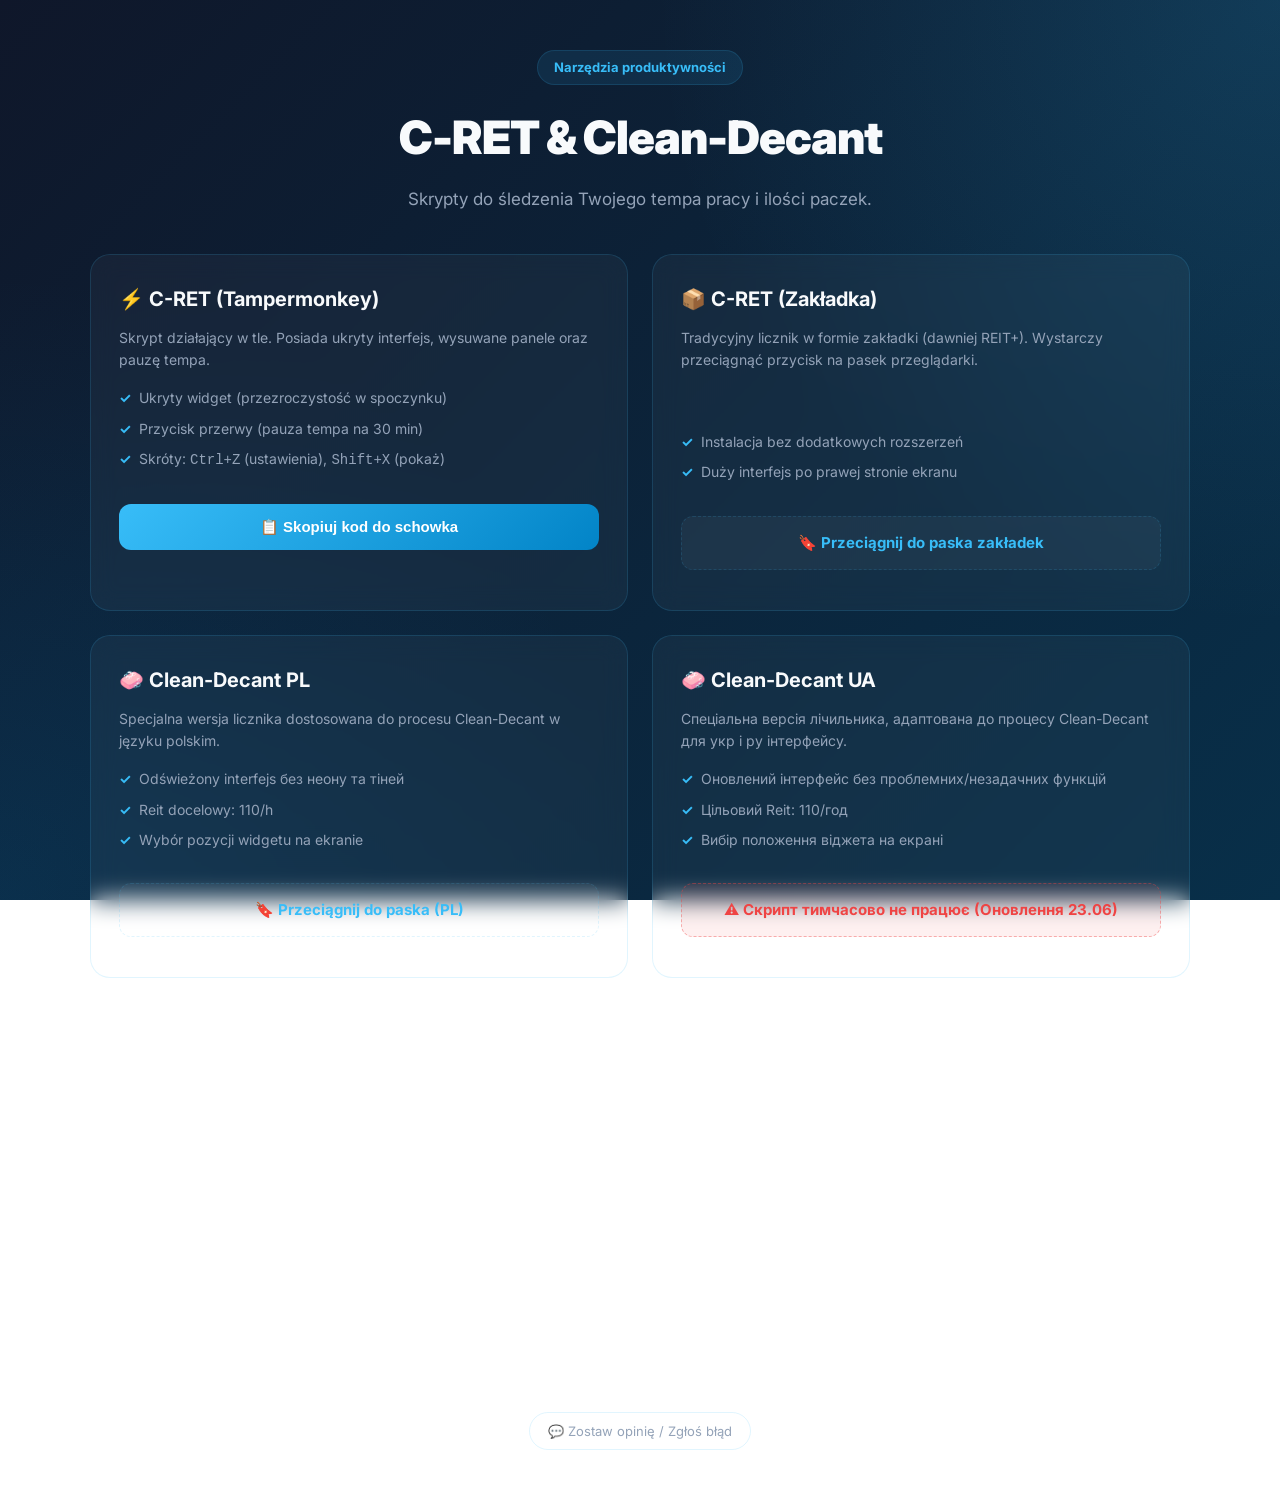
==== index.html @ 8bed885e "Update index.html" ====
<!DOCTYPE html>
<html lang="pl">
<head>
  <meta charset="UTF-8">
  <meta name="viewport" content="width=device-width, initial-scale=1.0">
  <title>C-RET & Narzędzia | Skrypty</title>
  <style>
    @import url('https://fonts.googleapis.com/css2?family=Inter:wght@400;500;600;700;900&display=swap');

    :root {
      --bg-dark: #0f172a;
      --bg-light: #082f49;
      --surface: rgba(255, 255, 255, 0.04);
      --surface-hover: rgba(255, 255, 255, 0.08);
      --border: rgba(56, 189, 248, 0.15);
      --text: #f8fafc;
      --text-muted: #94a3b8;
      --accent: #38bdf8;
      --accent-dark: #0284c7;
    }

    * { margin: 0; padding: 0; box-sizing: border-box; }

    body {
      background: 
        radial-gradient(circle at top right, rgba(56, 189, 248, 0.15), transparent 40%),
        radial-gradient(circle at bottom left, rgba(2, 132, 199, 0.15), transparent 40%),
        linear-gradient(135deg, var(--bg-dark), var(--bg-light));
      background-attachment: fixed;
      color: var(--text);
      font-family: 'Inter', sans-serif;
      line-height: 1.6;
      display: flex;
      flex-direction: column;
      align-items: center;
      min-height: 100vh;
      padding: 50px 20px 20px;
    }

    .container {
      max-width: 1100px;
      width: 100%;
      flex: 1;
    }

    header {
      text-align: center;
      margin-bottom: 40px;
    }

    .badge {
      display: inline-block;
      background: rgba(56, 189, 248, 0.1);
      color: var(--accent);
      padding: 6px 16px;
      border-radius: 99px;
      font-size: 13px;
      font-weight: 700;
      margin-bottom: 16px;
      border: 1px solid var(--border);
    }

    h1 {
      font-size: 46px;
      font-weight: 900;
      letter-spacing: -1px;
      margin-bottom: 12px;
    }

    header p {
      color: var(--text-muted);
      font-size: 17px;
    }

    .cards-grid {
      display: grid;
      grid-template-columns: 1fr 1fr;
      gap: 24px;
      margin-bottom: 40px;
    }

    .full-width {
      grid-column: 1 / -1;
    }

    .card {
      background: var(--surface);
      backdrop-filter: blur(12px);
      border: 1px solid var(--border);
      border-radius: 20px;
      padding: 28px;
      display: flex;
      flex-direction: column;
    }

    .card h2 {
      font-size: 20px;
      font-weight: 700;
      margin-bottom: 12px;
      color: var(--text);
      display: flex;
      align-items: center;
      gap: 8px;
    }

    .card p {
      color: var(--text-muted);
      font-size: 14px;
      margin-bottom: 16px;
      flex-grow: 1;
    }

    .features-list {
      list-style: none;
      font-size: 14px;
      color: var(--text-muted);
      margin-bottom: 24px;
    }

    .features-list li {
      position: relative;
      padding-left: 20px;
      margin-bottom: 8px;
    }

    .features-list li::before {
      content: "✓";
      position: absolute;
      left: 0;
      color: var(--accent);
      font-weight: bold;
    }

    .btn {
      display: flex;
      align-items: center;
      justify-content: center;
      gap: 8px;
      width: 100%;
      padding: 14px 20px;
      border-radius: 12px;
      font-size: 15px;
      font-weight: 700;
      text-decoration: none;
      cursor: pointer;
      transition: all 0.25s ease;
      border: none;
      margin-bottom: 12px;
    }

    .btn-primary {
      background: linear-gradient(135deg, var(--accent), var(--accent-dark));
      color: #fff;
    }

    .btn-primary:hover {
      transform: translateY(-2px);
    }

    .btn-secondary {
      background: var(--surface);
      color: var(--accent);
      border: 1px dashed var(--border);
    }

    .btn-secondary:hover {
      background: var(--surface-hover);
      border-color: var(--accent);
    }

    #status {
      font-size: 13px;
      color: var(--accent);
      text-align: center;
      min-height: 20px;
      font-weight: 500;
      margin-bottom: 0;
    }

    .changelog-wrapper {
      display: flex;
      flex-direction: column;
      gap: 16px;
    }

    .changelog-item {
      position: relative;
      padding-left: 20px;
      border-left: 2px solid var(--border);
    }

    .changelog-item::before {
      content: '';
      position: absolute;
      left: -6px;
      top: 0;
      width: 10px;
      height: 10px;
      border-radius: 50%;
      background: var(--bg-dark);
      border: 2px solid var(--accent);
    }

    .changelog-version {
      font-weight: 700;
      color: var(--accent);
      font-size: 15px;
      margin-bottom: 4px;
      line-height: 1;
    }

    .changelog-date {
      font-size: 12px;
      color: var(--text-muted);
      margin-bottom: 8px;
    }

    .changelog-notes {
      font-size: 13px;
      color: var(--text-muted);
    }

    footer {
      text-align: center;
      padding-top: 40px;
      padding-bottom: 20px;
      margin-top: auto;
    }

    .feedback-btn {
      background: transparent;
      color: var(--text-muted);
      border: 1px solid var(--border);
      padding: 8px 18px;
      border-radius: 99px;
      font-size: 13px;
      cursor: pointer;
      transition: all 0.2s;
      text-decoration: none;
      display: inline-flex;
      align-items: center;
      gap: 6px;
    }

    .feedback-btn:hover {
      background: var(--surface-hover);
      color: var(--text);
      border-color: var(--text-muted);
    }

    @media (max-width: 800px) {
      .cards-grid { grid-template-columns: 1fr; }
      h1 { font-size: 36px; }
    }
  </style>
</head>
<body>

  <div class="container">
    <header>
      <div class="badge">Narzędzia produktywności</div>
      <h1>C-RET & Clean-Decant</h1>
      <p>Skrypty do śledzenia Twojego tempa pracy i ilości paczek.</p>
    </header>

    <div class="cards-grid">
      
      <div class="card">
        <h2>⚡ C-RET (Tampermonkey)</h2>
        <p>Skrypt działający w tle. Posiada ukryty interfejs, wysuwane panele oraz pauzę tempa.</p>
        <ul class="features-list">
          <li>Ukryty widget (przezroczystość w spoczynku)</li>
          <li>Przycisk przerwy (pauza tempa na 30 min)</li>
          <li>Skróty: <code>Ctrl+Z</code> (ustawienia), <code>Shift+X</code> (pokaż)</li>
        </ul>
        <button class="btn btn-primary" onclick="copyTampermonkeyCode()">
          📋 Skopiuj kod do schowka
        </button>
        <div id="status"></div>
      </div>

      <div class="card">
        <h2>📦 C-RET (Zakładka)</h2>
        <p>Tradycyjny licznik w formie zakładki (dawniej REIT+). Wystarczy przeciągnąć przycisk na pasek przeglądarki.</p>
        <ul class="features-list">
          <li>Instalacja bez dodatkowych rozszerzeń</li>
          <li>Duży interfejs po prawej stronie ekranu</li>
        </ul>
        
        <a id="cret-bookmark-btn" class="btn btn-secondary" href="#">
          🔖 Przeciągnij do paska zakładek
        </a>
      </div>

      <div class="card">
        <h2>🧼 Clean-Decant PL</h2>
        <p>Specjalna wersja licznika dostosowana do procesu Clean-Decant w języku polskim.</p>
        <ul class="features-list">
          <li>Odświeżony interfejs без неону та тіней</li>
          <li>Reit docelowy: 110/h</li>
          <li>Wybór pozycji widgetu na ekranie</li>
        </ul>
        
        <a id="cd-pl-bookmark-btn" class="btn btn-secondary" href="#">
          🔖 Przeciągnij do paska (PL)
        </a>
      </div>

      <div class="card">
        <h2>🧼 Clean-Decant UA</h2>
        <p>Спеціальна версія лічильника, адаптована до процесу Clean-Decant для укр і ру інтерфейсу.</p>
        <ul class="features-list">
          <li>Оновлений інтерфейс без проблемних/незадачних функцій</li>
          <li>Цільовий Reit: 110/год</li>
          <li>Вибір положення віджета на екрані</li>
        </ul>
        
        <div class="btn" style="background: rgba(239, 68, 68, 0.08); color: #ef4444; border: 1px dashed rgba(239, 68, 68, 0.4); cursor: not-allowed; text-align: center;">
          ⚠️ Скрипт тимчасово не працює (Оновлення 23.06)
        </div>
      </div>

      <div class="card full-width">
        <h2>🔄 Dziennik zmian</h2>
        <p style="margin-bottom: 24px;">Historia aktualizacji skryptów.</p>
        
        <div class="changelog-wrapper">
          <div class="changelog-item">
            <div class="changelog-version">v6.4 Фікс видимості</div>
            <div class="changelog-date">Останнє оновлення</div>
            <div class="changelog-notes">
              Прибрано "неонове" світіння з віджетів. Виправлено баг з прозорістю в Clean-Decant (тепер за замовчуванням 100%).
            </div>
          </div>
          <div class="changelog-item" style="margin-top: 10px;">
            <div class="changelog-version">v6.3 Aktualizacja siatki</div>
            <div class="changelog-date">Попередньо</div>
            <div class="changelog-notes">
              Dodano nowe skrypty Clean-Decant (PL i UA). Przemodelowano interfejs strony głównej na siatkę 4-elementową. Poprawiono інтерфейс (усунено зрізання налаштувань).
            </div>
          </div>
        </div>
      </div>

    </div>
  </div>

  <footer>
    <a href="mailto:twoj@email.com?subject=Feedback:%20C-RET" class="feedback-btn">
      💬 Zostaw opinię / Zgłoś błąd
    </a>
  </footer>

  <script type="text/plain" id="cret-code-block">
(() => {
  if (window.scanCounterV26) return;
  window.scanCounterV26 = true;
  document.querySelectorAll('[data-reit-counter]').forEach((el) => el.remove());

  const saveKey = 'scanCounterV26State';
  const technoFont = 'Consolas,"Lucida Console","Courier New",monospace';
  const dayHours = ['7:30', '8:30', '9:30', '10:30', '11:30', '12:30', '13:30', '14:30', '15:30', '16:30', '17:00'];
  const nightHours = ['19:30', '20:30', '21:30', '22:30', '23:30', '00:30', '1:30', '2:30', '3:30', '4:30', '5:00'];
  const currentHour = new Date().getHours();
  const night = currentHour >= 17 || currentHour < 5;
  const hours = night ? nightHours : dayHours;
  const shiftName = night ? 'night' : 'day';

  let total = 0, problemTotal = 0, seen = '', start = Date.now(), lastTrigger = '-';
  let targetPerHour = 44, beforeBreak = 0, open = true, grace = 4 * 60 * 1000;
  let offRemain = 30 * 60 * 1000, lastActivityTime = Date.now(), offLastTick = Date.now();
  let triggerText = 'Wprowadź pojemnik', problemText = 'Zeskanuj - PROBLEM-SOLVE', nlpText = 'Zeskanuj новий NLP';
  let skipNextPack = false, showRatePercent = false, showLeftInsteadTotal = false, autoStatusColor = false;
  let manualColor = '#808080', miniOpacity = 100, miniSize = 12, miniPos = 'tl', hourCounts = {}, problemCounts = {}, lastSave = 0;

  function initCounts() {
    hours.forEach((h) => {
      if (hourCounts[h] == null) hourCounts[h] = 0;
      if (problemCounts[h] == null) problemCounts[h] = 0;
    });
  }

  function loadState() {
    try {
      const s = JSON.parse(localStorage.getItem(saveKey) || '{}');
      if (s.shift && s.shift !== shiftName) { initCounts(); return; }
      start = Number(s.start) || Date.now();
      problemTotal = Math.max(0, parseInt(s.problemTotal) || 0);
      beforeBreak = Math.max(0, parseInt(s.beforeBreak) || 0);
      targetPerHour = Math.max(1, parseInt(s.targetPerHour) || 44);
      offRemain = Math.max(0, Number(s.offRemain) || 30 * 60 * 1000);
      showRatePercent = !!s.showRatePercent;
      showLeftInsteadTotal = !!s.showLeftInsteadTotal;
      autoStatusColor = !!s.autoStatusColor;
      manualColor = s.manualColor || '#808080';
      miniPos = s.miniPos || 'tl';
      miniOpacity = Math.min(100, Math.max(0, s.miniOpacity !== undefined ? parseInt(s.miniOpacity) : 100));
      miniSize = Math.min(45, Math.max(10, parseInt(s.miniSize) || 12));
      hourCounts = {}; problemCounts = {};
      hours.forEach((h) => {
        hourCounts[h] = Math.max(0, parseInt(s.hourCounts && s.hourCounts[h]) || 0);
        problemCounts[h] = Math.max(0, parseInt(s.problemCounts && s.problemCounts[h]) || 0);
      });
      lastTrigger = s.lastTrigger || 'PRZYWRÓCONO';
    } catch (_) { initCounts(); }
  }

  function saveState(force) {
    const now = Date.now();
    if (!force && now - lastSave < 1500) return;
    lastSave = now;
    try {
      localStorage.setItem(saveKey, JSON.stringify({
        shift: shiftName, savedAt: now, start, problemTotal, beforeBreak, targetPerHour,
        offRemain, showRatePercent, showLeftInsteadTotal, autoStatusColor, manualColor,
        miniOpacity, miniSize, miniPos, hourCounts, problemCounts, lastTrigger,
      }));
    } catch (_) {}
  }

  loadState(); initCounts();

  const box = document.createElement('div');
  box.setAttribute('data-reit-counter', 'mini');
  box.style = 'position:fixed;background:transparent;color:' + manualColor + ';padding:4px 8px;font-size:' + miniSize + 'px;font-family:' + technoFont + ';z-index:999999;border-radius:12px;opacity:' + (miniOpacity / 100) + ';cursor:pointer;user-select:none;font-weight:900;letter-spacing:0;';

  function applyMiniPos() {
    box.style.top = 'auto'; box.style.bottom = 'auto'; box.style.left = 'auto'; box.style.right = 'auto';
    if (miniPos === 'bl') { box.style.bottom = '34px'; box.style.left = '300px'; }
    if (miniPos === 'br') { box.style.bottom = '34px'; box.style.right = '360px'; }
    if (miniPos === 'tl') { box.style.top = '5px'; box.style.left = '300px'; }
    if (miniPos === 'tr') { box.style.top = '5px'; box.style.right = '360px'; }
  }
  applyMiniPos();
  document.body.appendChild(box);

  const panel = document.createElement('div');
  panel.setAttribute('data-reit-counter', 'panel');
  panel.style = 'position:fixed;top:58px;bottom:24px;right:20px;background:rgba(248, 250, 252, 0.95);color:#1e293b;padding:14px 14px 24px 14px;border-radius:16px;z-index:999999;font-family:' + technoFont + ';width:335px;overflow-y:auto;box-sizing:border-box;backdrop-filter:blur(12px);box-shadow:0 10px 30px -5px rgba(0,0,0,0.15), 0 0 0 1px rgba(0,0,0,0.05);scrollbar-width:thin;transform:translateX(0);opacity:1;pointer-events:auto;transition:transform .35s cubic-bezier(0.4, 0, 0.2, 1),opacity .35s ease';

  panel.innerHTML = `
  <div id="mainView">
    <div style="display:flex; justify-content:space-between; align-items:center; margin-bottom:12px; border-bottom:1px solid rgba(0,0,0,0.06); padding-bottom:10px;">
      <div style="font-size:18px; font-weight:900; color:#0f172a; letter-spacing:0.5px; text-transform:uppercase;">C-RET</div>
      <button id="settingsBtn" title="Ustawienia" style="width:30px; height:30px; border:none; border-radius:8px; background:rgba(0,0,0,0.05); color:#0f172a; font-size:16px; cursor:pointer; transition:background 0.2s;">⚙️</button>
    </div>
    <div style="display:grid; grid-template-columns:1fr 1fr; gap:8px; margin-bottom:10px;">
      <div style="background:#ffffff; border:1px solid rgba(0,0,0,0.06); border-radius:10px; padding:10px; box-shadow:0 1px 3px rgba(0,0,0,0.02);">
        <div style="font-size:10px; color:#64748b; text-transform:uppercase; margin-bottom:4px; font-weight:700;">Trigger</div>
        <div id="lt" style="font-size:12px; font-weight:700; color:#1e293b; word-break:break-all; line-height:1.2;">-</div>
      </div>
      <div style="background:#ffffff; border:1px solid rgba(0,0,0,0.06); border-radius:10px; padding:10px; box-shadow:0 1px 3px rgba(0,0,0,0.02);">
        <div style="font-size:10px; color:#64748b; text-transform:uppercase; margin-bottom:4px; font-weight:700;">Off Task</div>
        <div id="off" style="font-size:18px; font-weight:900; color:#16a34a;">30:00</div>
      </div>
    </div>
    <div style="display:grid; grid-template-columns:1fr 1fr; gap:8px; margin-bottom:12px;">
      <div style="background:linear-gradient(135deg, #ef4444, #dc2626); color:white; padding:12px 8px; border-radius:10px; text-align:center; text-transform:uppercase; box-shadow:0 1px 3px rgba(0,0,0,0.1);">
        <div style="font-size:10px; font-weight:900; opacity:0.9; margin-bottom:2px;">Problem</div>
        <div id="pb" style="font-size:22px; font-weight:900;">0</div>
      </div>
      <div style="background:linear-gradient(135deg, #3b82f6, #2563eb); color:white; padding:12px 8px; border-radius:10px; text-align:center; text-transform:uppercase; box-shadow:0 1px 3px rgba(0,0,0,0.1);">
        <div style="font-size:10px; font-weight:900; opacity:0.9; margin-bottom:2px;">Pozostało</div>
        <div id="left" style="font-size:22px; font-weight:900;">0</div>
      </div>
    </div>
    <div id="hours" style="margin-top:8px; padding-bottom:10px;"></div>
  </div>
  <div id="settingsView" style="display:none">
    <div style="display:flex; align-items:center; margin-bottom:12px; border-bottom:1px solid rgba(0,0,0,0.06); padding-bottom:10px;">
      <button id="backBtn" title="Powrót" style="width:30px; height:30px; border:none; border-radius:8px; background:rgba(0,0,0,0.05); color:#0f172a; font-size:18px; cursor:pointer; margin-right:10px; display:flex; align-items:center; justify-content:center;">‹</button>
      <div style="font-size:16px; font-weight:900; color:#0f172a; text-transform:uppercase; letter-spacing:0.5px;">Ustawienia</div>
    </div>
    <div style="background:#ffffff; border:1px solid rgba(0,0,0,0.06); border-radius:10px; padding:12px; margin-bottom:10px; box-shadow:0 1px 3px rgba(0,0,0,0.02);">
      <div style="display:grid; grid-template-columns:105px 1fr; gap:8px; align-items:center; font-size:11px; font-weight:700; color:#475569; text-transform:uppercase;">
        <label>Pozycja mini</label>
        <select id="pos" style="width:100%; height:28px; border:1px solid #e2e8f0; border-radius:6px; cursor:pointer; background:#fff; font-family:\${technoFont}; font-weight:700; box-sizing:border-box;">
          <option value="bl" \${miniPos === 'bl' ? 'selected' : ''}>Dół - Lewo</option>
          <option value="br" \${miniPos === 'br' ? 'selected' : ''}>Dół - Prawo</option>
          <option value="tl" \${miniPos === 'tl' ? 'selected' : ''}>Góra - Lewo</option>
          <option value="tr" \${miniPos === 'tr' ? 'selected' : ''}>Góra - Prawo</option>
        </select>
        <label>Kolor mini</label>
        <input type="color" id="c" value="\${manualColor}" style="width:100%; height:28px; border:1px solid #e2e8f0; border-radius:6px; cursor:pointer; background:#fff; padding:0; box-sizing:border-box;">
        <label>Rozmiar mini</label>
        <input type="range" id="s" min="10" max="45" value="\${miniSize}" style="width:100%; accent-color:#3b82f6; box-sizing:border-box;">
        <label>Widoczність</label>
        <input type="range" id="o" min="0" max="100" value="\${miniOpacity}" style="width:100%; accent-color:#3b82f6; box-sizing:border-box;">
        <label>Reit/h cel</label>
        <input type="text" inputmode="numeric" id="target" value="\${targetPerHour}" style="padding:6px 10px; border-radius:6px; border:1px solid #e2e8f0; background:#f8fafc; color:#1e293b; font-family:\${technoFont}; font-weight:900; width:100%; box-sizing:border-box; outline:none;">
      </div>
    </div>
    <div style="background:#ffffff; border:1px solid rgba(0,0,0,0.06); border-radius:10px; padding:12px; margin-bottom:10px; box-shadow:0 1px 3px rgba(0,0,0,0.02);">
      <label style="display:flex; justify-content:space-between; align-items:center; margin-bottom:12px; font-size:11px; font-weight:900; text-transform:uppercase; color:#1e293b;">Tempo % / h <input id="ratePercent" type="checkbox" style="width:18px; height:18px; accent-color:#3b82f6; cursor:pointer;"></label>
      <label style="display:flex; justify-content:space-between; align-items:center; margin-bottom:12px; font-size:11px; font-weight:900; text-transform:uppercase; color:#1e293b;">Pozostało zamiast sumy <input id="leftMode" type="checkbox" style="width:18px; height:18px; accent-color:#3b82f6; cursor:pointer;"></label>
      <label style="display:flex; justify-content:space-between; align-items:center; font-size:11px; font-weight:900; text-transform:uppercase; color:#1e293b;">Auto-kolor tempa <input id="autoColor" type="checkbox" style="width:18px; height:18px; accent-color:#3b82f6; cursor:pointer;"></label>
    </div>
    <div style="background:#ffffff; border:1px solid rgba(0,0,0,0.06); border-radius:10px; padding:12px; margin-bottom:10px; box-shadow:0 1px 3px rgba(0,0,0,0.02);">
      <div style="font-size:10px; font-weight:900; text-transform:uppercase; margin-bottom:8px; color:#64748b;">Podgląd mini widgetu</div>
      <div id="miniPreview" style="font-size:20px; font-weight:900; background:#f8fafc; border:1px solid #e2e8f0; border-radius:8px; padding:10px; text-align:center; color:#1e293b;">0 | 0.00/h</div>
    </div>
    <button id="resetOff" style="width:100%; padding:10px; border:none; border-radius:8px; background:#facc15; color:#1e293b; font-family:\${technoFont}; font-size:13px; font-weight:900; cursor:pointer; text-transform:uppercase; box-shadow:0 1px 3px rgba(0,0,0,0.1); transition:background 0.2s; margin-bottom:14px;">Reset Off Task</button>
  </div>`;

  document.body.appendChild(panel);
  const mainView = panel.querySelector('#mainView');
  const settingsView = panel.querySelector('#settingsView');
  const tableBox = panel.querySelector('#hours');
  const settingsHost = document.createElement('div');
  settingsHost.id = 'settingsOnMain';
  tableBox.replaceWith(settingsHost);

  while (settingsView.children.length > 1) settingsHost.appendChild(settingsView.children[1]);
  settingsView.appendChild(tableBox);

  function esc(s) { return s.replace(/[.*+?^${}()|[\]\\]/g, '\\$&'); }
  function cnt(txt, what) { return (txt.match(new RegExp(esc(what), 'gi')) || []).length; }
  function fmt(ms) {
    if (ms < 0) ms = 0;
    let s = Math.floor(ms / 1000);
    const m = Math.floor(s / 60);
    s %= 60;
    return String(m).padStart(2, '0') + ':' + String(s).padStart(2, '0');
  }
  function timeNow() {
    return new Date().toLocaleTimeString('en-GB', { hour: '2-digit', minute: '2-digit', second: '2-digit' });
  }
  function minOf(h) {
    const a = h.split(':');
    return +a[0] * 60 + +a[1];
  }
  function getSlot() {
    const d = new Date();
    let mins = d.getHours() * 60 + d.getMinutes();
    let slots = hours.map(minOf);
    if (night && mins < 360) mins += 1440;
    if (night) slots = slots.map((x) => x < 360 ? x + 1440 : x);
    for (let i = 0; i < slots.length; i++) {
      if (mins <= slots[i]) return hours[i];
    }
    return hours[hours.length - 1];
  }
  function hourlyTotal() {
    return hours.reduce((s, h) => s + (parseInt(hourCounts[h]) || 0), 0);
  }
  function recalcTotal() {
    total = hourlyTotal() + (parseInt(beforeBreak) || 0);
  }
  function currentRate() {
    const h = (Date.now() - start) / 3600000;
    return h > 0 ? hourlyTotal() / h : 0;
  }
  function shiftTarget() {
    return targetPerHour * 10;
  }
  function markActivity() {
    lastActivityTime = Date.now();
    offLastTick = Date.now();
  }
  function miniColor(rate) {
    if (!autoStatusColor) return manualColor;
    const pct = targetPerHour > 0 ? rate / targetPerHour : 0;
    return pct >= 1 ? '#16a34a' : pct >= 0.85 ? '#d97706' : '#dc2626';
  }
  function miniText() {
    const rate = currentRate();
    const left = Math.max(0, shiftTarget() - total);
    const main = showLeftInsteadTotal ? String(left) : String(total);
    const r = showRatePercent ? (targetPerHour > 0 ? ((rate / targetPerHour) * 100).toFixed(0) : '0') + '%/h' : rate.toFixed(2) + '/h';
    return main + ' | ' + r;
  }
  function applyMini() {
    const rate = currentRate();
    box.innerHTML = miniText();
    box.style.color = miniColor(rate);
    const p = panel.querySelector('#miniPreview');
    if (p) {
      p.textContent = miniText();
      p.style.color = miniColor(rate);
    }
  }
  function addPacks(n) {
    n = parseInt(n) || 0;
    if (n <= 0) return;
    const slot = getSlot();
    hourCounts[slot] += n;
    recalcTotal();
    lastTrigger = 'RĘCZNIE +' + n + ' ' + timeNow();
    markActivity();
    saveState(true);
    render();
  }
  function removePack() {
    const slot = getSlot();
    if (hourlyTotal() > 0) {
      hourCounts[slot] = Math.max(0, hourCounts[slot] - 1);
      recalcTotal();
      lastTrigger = 'RĘCZNIE -1 ' + timeNow();
      saveState(true);
      render();
    }
  }
  function addProblem(n) {
    n = parseInt(n) || 0;
    if (n <= 0) return;
    problemTotal += n;
    problemCounts[getSlot()] += n;
    lastTrigger = 'PROBLEM ' + timeNow();
    markActivity();
    saveState(true);
    render();
  }
  function bindCountInputs() {
    panel.querySelectorAll('.hc').forEach((inp) => {
      inp.oninput = (e) => {
        const h = e.target.getAttribute('data-h');
        hourCounts[h] = Math.max(0, parseInt(e.target.value) || 0);
        recalcTotal();
        updateTop();
        saveState();
      };
      inp.onblur = (e) => {
        const h = e.target.getAttribute('data-h');
        e.target.value = hourCounts[h] || 0;
        lastTrigger = 'RĘCZNIE ' + timeNow();
        renderHours(true);
        saveState(true);
        render();
      };
    });
    const bb = panel.querySelector('#beforeBreak');
    if (bb) {
      bb.oninput = (e) => {
        beforeBreak = Math.max(0, parseInt(e.target.value) || 0);
        recalcTotal();
        updateTop();
        saveState();
      };
      bb.onblur = (e) => {
        e.target.value = beforeBreak || 0;
        lastTrigger = 'RĘCZNIE ' + timeNow();
        renderHours(true);
        saveState(true);
        render();
      };
    }
  }
  function renderHours(force) {
    const active = document.activeElement;
    if (!force && active && panel.contains(active) && (active.classList.contains('hc') || active.id === 'beforeBreak')) return;

    const visibleHours = night ? nightHours : dayHours;
    const max = Math.max(targetPerHour, beforeBreak, ...visibleHours.map((h) => hourCounts[h] || 0), 1);

    let rows = visibleHours.map((h) => {
      const val = hourCounts[h] || 0;
      const bars = Math.min(100, Math.round((val / max) * 100));
      const good = val >= targetPerHour;

      return `<div style="display:grid; grid-template-columns:40px 45px 1fr; gap:10px; align-items:center; background:#ffffff; border:1px solid rgba(0,0,0,0.05); border-radius:8px; padding:6px 10px; margin-bottom:6px; border-left:4px solid \${good ? '#22c55e' : '#cbd5e1'}; box-shadow:0 1px 2px rgba(0,0,0,0.02);">
        <b style="font-size:12px; text-align:left; color:#475569;">\${h}</b>
        <input class="hc" data-h="\${h}" type="text" inputmode="numeric" value="\${val}" style="width:100%; padding:4px 6px; border:1px solid #e2e8f0; border-radius:4px; background:#f8fafc; color:#1e293b; text-align:center; font-family:\${technoFont}; font-weight:900; outline:none; font-size:12px;">
        <div style="height:6px; background:#f1f5f9; border-radius:999px; overflow:hidden;">
          <div style="height:100%; width:\${bars}%; background:\${good ? '#22c55e' : '#3b82f6'}; border-radius:999px; transition:width 0.4s ease;"></div>
        </div>
      </div>`;
    }).join('');

    const bbBars = Math.min(100, Math.round((beforeBreak / max) * 100));
    rows += `<div style="display:grid; grid-template-columns:85px 45px 1fr; gap:10px; align-items:center; background:#f8fafc; border:1px solid rgba(0,0,0,0.06); border-radius:8px; padding:6px 10px; margin-top:12px; margin-bottom:6px; border-left:4px solid #94a3b8;">
      <b style="font-size:11px; text-align:left; color:#475569;">Przed przerwą</b>
      <input id="beforeBreak" type="text" inputmode="numeric" value="\${beforeBreak}" style="width:100%; padding:4px 6px; border:1px solid #e2e8f0; border-radius:4px; background:#ffffff; color:#1e293b; text-align:center; font-family:\${technoFont}; font-weight:900; outline:none; font-size:12px;">
      <div style="height:6px; background:#e2e8f0; border-radius:999px; overflow:hidden;">
        <div style="height:100%; width:\${bbBars}%; background:#94a3b8; border-radius:999px; transition:width 0.4s ease;"></div>
      </div>
    </div>`;

    panel.querySelector('#hours').innerHTML = rows;
    bindCountInputs();
  }
  function updateTop() {
    applyMini();
    panel.querySelector('#left').textContent = Math.max(0, shiftTarget() - total);
  }
  function render() {
    recalcTotal();
    const now = Date.now();
    if (now - lastActivityTime > grace) {
      offRemain -= now - offLastTick;
      if (offRemain < 0) offRemain = 0;
    }
    offLastTick = now;
    panel.querySelector('#lt').textContent = lastTrigger;
    panel.querySelector('#off').textContent = fmt(offRemain);
    panel.querySelector('#pb').textContent = problemTotal;
    panel.querySelector('#left').textContent = Math.max(0, shiftTarget() - total);
    applyMini();
    renderHours(false);
    saveState();
  }
  function scan() {
    const txt = document.body.innerText || '';
    const m = cnt(txt, triggerText);
    const p = cnt(seen, triggerText);
    const pm = cnt(txt, problemText);
    const pp = cnt(seen, problemText);
    const nlpm = cnt(txt, nlpText);
    const nlpp = cnt(seen, nlpText);
    if (nlpm > nlpp) {
      skipNextPack = true;
      lastTrigger = 'NLP: POMIŃ NASTĘPNĄ ' + timeNow();
      markActivity();
      render();
    }
    if (pm > pp) addProblem(pm - pp);
    else if (m > p) {
      let diff = m - p;
      if (skipNextPack) {
        diff--;
        skipNextPack = false;
        lastTrigger = 'POMINIĘTO PO NLP ' + timeNow();
      }
      if (diff > 0) addPacks(diff);
    }
    seen = txt;
  }
  function toggleUI() {
    open = !open;
    panel.style.transform = open ? 'translateX(0)' : 'translateX(350px)';
    panel.style.opacity = open ? '1' : '0';
    panel.style.pointerEvents = open ? 'auto' : 'none';
  }
  function showSettings(v) {
    panel.querySelector('#mainView').style.display = v ? 'none' : 'block';
    panel.querySelector('#settingsView').style.display = v ? 'block' : 'none';
    applyMini();
  }

  setInterval(scan, 1000);
  setInterval(render, 1000);
  window.addEventListener('beforeunload', () => saveState(true));
  box.onclick = toggleUI;

  document.addEventListener('keydown', (e) => {
    if (e.shiftKey && e.key.toLowerCase() === 'u') toggleUI();
    if (e.altKey && e.key.toLowerCase() === 'p') removePack();
    if (e.altKey && e.key.toLowerCase() === 'o') addPacks(1);
  });

  panel.querySelector('#settingsBtn').onclick = () => showSettings(true);
  panel.querySelector('#backBtn').onclick = () => showSettings(false);
  panel.querySelector('#ratePercent').checked = showRatePercent;
  panel.querySelector('#leftMode').checked = showLeftInsteadTotal;
  panel.querySelector('#autoColor').checked = autoStatusColor;

  panel.querySelector('#pos').onchange = (e) => { miniPos = e.target.value; applyMiniPos(); saveState(true); };
  panel.querySelector('#ratePercent').onchange = (e) => { showRatePercent = e.target.checked; saveState(true); applyMini(); };
  panel.querySelector('#leftMode').onchange = (e) => { showLeftInsteadTotal = e.target.checked; saveState(true); applyMini(); };
  panel.querySelector('#autoColor').onchange = (e) => { autoStatusColor = e.target.checked; saveState(true); applyMini(); };
  panel.querySelector('#resetOff').onclick = () => { offRemain = 30 * 60 * 1000; lastActivityTime = Date.now(); offLastTick = Date.now(); saveState(true); render(); };
  panel.querySelector('#c').oninput = (e) => { manualColor = e.target.value; saveState(true); applyMini(); };
  panel.querySelector('#s').oninput = (e) => { miniSize = parseInt(e.target.value) || 12; box.style.fontSize = miniSize + 'px'; saveState(true); };
  panel.querySelector('#o').oninput = (e) => { miniOpacity = parseInt(e.target.value) || 0; box.style.opacity = miniOpacity / 100; saveState(true); };
  panel.querySelector('#target').oninput = (e) => { targetPerHour = parseInt(e.target.value) || 44; saveState(true); render(); };

  render(); scan(); renderHours(true); applyMini();
})();
  </script>

  <script type="text/plain" id="cd-pl-code-block">
(() => {
  if (window.scanCounterV24) return;
  window.scanCounterV24 = true;
  document.querySelectorAll('[data-reit-counter]').forEach((el) => el.remove());

  const saveKey = 'scanCounterV24State';
  const technoFont = 'Consolas,"Lucida Console","Courier New",monospace';
  const dayHours = ['7:30', '8:30', '9:30', '10:30', '11:30', '12:30', '13:30', '14:30', '15:30', '16:30', '17:00'];
  const nightHours = ['19:30', '20:30', '21:30', '22:30', '23:30', '00:30', '1:30', '2:30', '3:30', '4:30', '5:00'];
  const currentHour = new Date().getHours();
  const night = currentHour >= 17 || currentHour < 5;
  const hours = night ? nightHours : dayHours;
  const shiftName = night ? 'night' : 'day';

  let total = 0, seen = '', start = Date.now(), lastTrigger = '-';
  let targetPerHour = 110, beforeBreak = 0, open = true;
  let triggerText = 'Wprowadź pojemnik', nlpText = 'Zeskanuj nowy NLP';
  let skipNextPack = false, showLeftInsteadTotal = false, autoStatusColor = false;
  let manualColor = '#a0a0a0', miniOpacity = 100, miniSize = 18, miniPos = 'bl', hourCounts = {}, lastSave = 0;

  function initCounts() { hours.forEach((h) => { if (hourCounts[h] == null) hourCounts[h] = 0; }); }

  function loadState() {
    try {
      const s = JSON.parse(localStorage.getItem(saveKey) || '{}');
      if (s.shift !== shiftName) { initCounts(); return; }
      start = Number(s.start) || Date.now();
      beforeBreak = Math.max(0, parseInt(s.beforeBreak) || 0);
      targetPerHour = Math.max(1, parseInt(s.targetPerHour) || 110);
      showLeftInsteadTotal = !!s.showLeftInsteadTotal;
      autoStatusColor = !!s.autoStatusColor;
      manualColor = s.manualColor || '#a0a0a0';
      miniPos = s.miniPos || 'bl';
      miniOpacity = Math.min(100, Math.max(0, s.miniOpacity !== undefined ? parseInt(s.miniOpacity) : 100));
      miniSize = Math.min(45, Math.max(10, parseInt(s.miniSize) || 18));
      hourCounts = {};
      hours.forEach((h) => { hourCounts[h] = Math.max(0, parseInt(s.hourCounts && s.hourCounts[h]) || 0); });
      lastTrigger = s.lastTrigger || 'PRZYWRÓCONO';
    } catch (_) { initCounts(); }
  }

  function saveState(force) {
    const now = Date.now();
    if (!force && now - lastSave < 1500) return;
    lastSave = now;
    try {
      localStorage.setItem(saveKey, JSON.stringify({ shift: shiftName, savedAt: now, start, beforeBreak, targetPerHour, showLeftInsteadTotal, autoStatusColor, manualColor, miniPos, miniOpacity, miniSize, hourCounts, lastTrigger }));
    } catch (_) {}
  }

  loadState(); initCounts();

  const box = document.createElement('div');
  box.setAttribute('data-reit-counter', 'mini');
  box.style = 'position:fixed;background:transparent;color:' + manualColor + ';padding:4px 8px;font-size:' + miniSize + 'px;font-family:' + technoFont + ';z-index:999999;border-radius:12px;opacity:' + (miniOpacity / 100) + ';cursor:pointer;user-select:none;font-weight:900;letter-spacing:0;';
  function applyMiniPos() {
    box.style.top = 'auto'; box.style.bottom = 'auto'; box.style.left = 'auto'; box.style.right = 'auto';
    if (miniPos === 'bl') { box.style.bottom = '34px'; box.style.left = '300px'; }
    if (miniPos === 'br') { box.style.bottom = '34px'; box.style.right = '360px'; }
    if (miniPos === 'tl') { box.style.top = '5px'; box.style.left = '300px'; }
    if (miniPos === 'tr') { box.style.top = '5px'; box.style.right = '360px'; }
  }
  applyMiniPos(); document.body.appendChild(box);

  const panel = document.createElement('div');
  panel.setAttribute('data-reit-counter', 'panel');
  panel.style = 'position:fixed;top:58px;bottom:24px;right:20px;background:rgba(248, 250, 252, 0.95);color:#1e293b;padding:14px 14px 24px 14px;border-radius:16px;z-index:999999;font-family:' + technoFont + ';width:335px;overflow-y:auto;box-sizing:border-box;backdrop-filter:blur(12px);box-shadow:0 10px 30px -5px rgba(0,0,0,0.15), 0 0 0 1px rgba(0,0,0,0.05);scrollbar-width:thin;transform:translateX(0);opacity:1;pointer-events:auto;transition:transform .35s cubic-bezier(0.4, 0, 0.2, 1),opacity .35s ease';
  
  panel.innerHTML = `
  <div id="mainView">
    <div style="display:flex; justify-content:space-between; align-items:center; margin-bottom:12px; border-bottom:1px solid rgba(0,0,0,0.06); padding-bottom:10px;">
      <div style="font-size:18px; font-weight:900; color:#0f172a; letter-spacing:0.5px; text-transform:uppercase;">Clean-Decant PL</div>
      <button id="settingsBtn" title="Ustawienia" style="width:30px; height:30px; border:none; border-radius:8px; background:rgba(0,0,0,0.05); color:#0f172a; font-size:16px; cursor:pointer; transition:background 0.2s;">⚙️</button>
    </div>
    <div style="display:grid; grid-template-columns:1fr; gap:8px; margin-bottom:10px;">
      <div style="background:#ffffff; border:1px solid rgba(0,0,0,0.06); border-radius:10px; padding:10px; box-shadow:0 1px 3px rgba(0,0,0,0.02);">
        <div style="font-size:10px; color:#64748b; text-transform:uppercase; margin-bottom:4px; font-weight:700;">Trigger</div>
        <div id="lt" style="font-size:12px; font-weight:700; color:#1e293b; word-break:break-all; line-height:1.2;">-</div>
      </div>
    </div>
    <div style="display:grid; grid-template-columns:1fr; gap:8px; margin-bottom:12px;">
      <div style="background:linear-gradient(135deg, #3b82f6, #2563eb); color:white; padding:12px 8px; border-radius:10px; text-align:center; text-transform:uppercase; box-shadow:0 1px 3px rgba(0,0,0,0.1);">
        <div style="font-size:10px; font-weight:900; opacity:0.9; margin-bottom:2px;">Pozostało</div>
        <div id="left" style="font-size:22px; font-weight:900;">0</div>
      </div>
    </div>
    <div id="hours" style="margin-top:8px; padding-bottom:10px;"></div>
  </div>
  <div id="settingsView" style="display:none">
    <div style="display:flex; align-items:center; margin-bottom:12px; border-bottom:1px solid rgba(0,0,0,0.06); padding-bottom:10px;">
      <button id="backBtn" title="Powrót" style="width:30px; height:30px; border:none; border-radius:8px; background:rgba(0,0,0,0.05); color:#0f172a; font-size:18px; cursor:pointer; margin-right:10px; display:flex; align-items:center; justify-content:center;">‹</button>
      <div style="font-size:16px; font-weight:900; color:#0f172a; text-transform:uppercase; letter-spacing:0.5px;">Ustawienia</div>
    </div>
    <div style="background:#ffffff; border:1px solid rgba(0,0,0,0.06); border-radius:10px; padding:12px; margin-bottom:10px; box-shadow:0 1px 3px rgba(0,0,0,0.02);">
      <div style="display:grid; grid-template-columns:105px 1fr; gap:8px; align-items:center; font-size:11px; font-weight:700; color:#475569; text-transform:uppercase;">
        <label>Pozycja mini</label>
        <select id="pos" style="width:100%; height:28px; border:1px solid #e2e8f0; border-radius:6px; cursor:pointer; background:#fff; font-family:\${technoFont}; font-weight:700; box-sizing:border-box;">
          <option value="bl" \${miniPos === 'bl' ? 'selected' : ''}>Dół - Lewo</option>
          <option value="br" \${miniPos === 'br' ? 'selected' : ''}>Dół - Prawo</option>
          <option value="tl" \${miniPos === 'tl' ? 'selected' : ''}>Góra - Lewo</option>
          <option value="tr" \${miniPos === 'tr' ? 'selected' : ''}>Góra - Prawo</option>
        </select>
        <label>Kolor mini</label>
        <input type="color" id="c" value="\${manualColor}" style="width:100%; height:28px; border:1px solid #e2e8f0; border-radius:6px; cursor:pointer; background:#fff; padding:0; box-sizing:border-box;">
        <label>Rozmiar mini</label>
        <input type="range" id="s" min="10" max="45" value="\${miniSize}" style="width:100%; accent-color:#3b82f6; box-sizing:border-box;">
        <label>Widoczність</label>
        <input type="range" id="o" min="0" max="100" value="\${miniOpacity}" style="width:100%; accent-color:#3b82f6; box-sizing:border-box;">
        <label>Reit/h cel</label>
        <input type="text" inputmode="numeric" id="target" value="\${targetPerHour}" style="padding:6px 10px; border-radius:6px; border:1px solid #e2e8f0; background:#f8fafc; color:#1e293b; font-family:\${technoFont}; font-weight:900; width:100%; box-sizing:border-box; outline:none;">
      </div>
    </div>
    <div style="background:#ffffff; border:1px solid rgba(0,0,0,0.06); border-radius:10px; padding:12px; margin-bottom:10px; box-shadow:0 1px 3px rgba(0,0,0,0.02);">
      <label style="display:flex; justify-content:space-between; align-items:center; margin-bottom:12px; font-size:11px; font-weight:900; text-transform:uppercase; color:#1e293b;">Tempo % / h <input id="ratePercent" type="checkbox" style="width:18px; height:18px; accent-color:#3b82f6; cursor:pointer;"></label>
      <label style="display:flex; justify-content:space-between; align-items:center; margin-bottom:12px; font-size:11px; font-weight:900; text-transform:uppercase; color:#1e293b;">Pozostało zamiast sumy <input id="leftMode" type="checkbox" style="width:18px; height:18px; accent-color:#3b82f6; cursor:pointer;"></label>
      <label style="display:flex; justify-content:space-between; align-items:center; font-size:11px; font-weight:900; text-transform:uppercase; color:#1e293b;">Auto-kolor tempa <input id="autoColor" type="checkbox" style="width:18px; height:18px; accent-color:#3b82f6; cursor:pointer;"></label>
    </div>
    <div style="background:#ffffff; border:1px solid rgba(0,0,0,0.06); border-radius:10px; padding:12px; margin-bottom:16px; box-shadow:0 1px 3px rgba(0,0,0,0.02);">
      <div style="font-size:10px; font-weight:900; text-transform:uppercase; margin-bottom:8px; color:#64748b;">Podgląd mini widgetu</div>
      <div id="miniPreview" style="font-size:20px; font-weight:900; background:#f8fafc; border:1px solid #e2e8f0; border-radius:8px; padding:10px; text-align:center; color:#1e293b;">0 | 0.00/h</div>
    </div>
  </div>`;
  document.body.appendChild(panel);
  const mainView = panel.querySelector('#mainView'), settingsView = panel.querySelector('#settingsView'), tableBox = panel.querySelector('#hours');
  const settingsHost = document.createElement('div'); settingsHost.id = 'settingsOnMain'; tableBox.replaceWith(settingsHost);
  while (settingsView.children.length > 1) settingsHost.appendChild(settingsView.children[1]); settingsView.appendChild(tableBox);
  
  function esc(s) { return s.replace(/[.*+?^${}()|[\]\\]/g, '\\$&'); }
  function cnt(txt, what) { return (txt.match(new RegExp(esc(what), 'gi')) || []).length; }
  function timeNow() { return new Date().toLocaleTimeString('en-GB', { hour: '2-digit', minute: '2-digit', second: '2-digit' }); }
  function minOf(h) { const a = h.split(':'); return +a[0] * 60 + +a[1]; }
  function getSlot() {
    const d = new Date(); let mins = d.getHours() * 60 + d.getMinutes(); let slots = hours.map(minOf);
    if (night && mins < 360) mins += 1440;
    if (night) slots = slots.map((x) => x < 360 ? x + 1440 : x);
    for (let i = 0; i < slots.length; i++) { if (mins <= slots[i]) return hours[i]; }
    return hours[hours.length - 1];
  }
  function hourlyTotal() { return hours.reduce((s, h) => s + (parseInt(hourCounts[h]) || 0), 0); }
  function recalcTotal() { total = hourlyTotal() + (parseInt(beforeBreak) || 0); }
  function currentRate() { const h = (Date.now() - start) / 3600000; return h > 0 ? hourlyTotal() / h : 0; }
  function shiftTarget() { return targetPerHour * 10; }
  function miniColor(rate) {
    if (!autoStatusColor) return manualColor;
    const pct = targetPerHour > 0 ? rate / targetPerHour : 0;
    return pct >= 1 ? '#16a34a' : pct >= 0.85 ? '#d97706' : '#dc2626';
  }
  function miniText() {
    const rate = currentRate(), left = Math.max(0, shiftTarget() - total);
    return (showLeftInsteadTotal ? String(left) : String(total)) + ' | ' + rate.toFixed(2) + '/h';
  }
  function applyMini() {
    const rate = currentRate(); box.innerHTML = miniText(); box.style.color = miniColor(rate);
    const p = panel.querySelector('#miniPreview'); if (p) { p.textContent = miniText(); p.style.color = miniColor(rate); }
  }
  function addPacks(n) {
    n = parseInt(n) || 0; if (n <= 0) return;
    hourCounts[getSlot()] += n; recalcTotal(); lastTrigger = 'RĘCZNIE +' + n + ' ' + timeNow(); saveState(true); render();
  }
  function removePack() {
    const slot = getSlot();
    if (hourlyTotal() > 0) { hourCounts[slot] = Math.max(0, hourCounts[slot] - 1); recalcTotal(); lastTrigger = 'RĘCZNIE -1 ' + timeNow(); saveState(true); render(); }
  }
  function bindCountInputs() {
    panel.querySelectorAll('.hc').forEach((inp) => {
      inp.oninput = (e) => { hourCounts[e.target.getAttribute('data-h')] = Math.max(0, parseInt(e.target.value) || 0); recalcTotal(); applyMini(); panel.querySelector('#left').textContent = Math.max(0, shiftTarget() - total); saveState(); };
      inp.onblur = (e) => { e.target.value = hourCounts[e.target.getAttribute('data-h')] || 0; lastTrigger = 'RĘCZNIE ' + timeNow(); renderHours(true); saveState(true); render(); };
    });
    const bb = panel.querySelector('#beforeBreak');
    if (bb) {
      bb.oninput = (e) => { beforeBreak = Math.max(0, parseInt(e.target.value) || 0); recalcTotal(); applyMini(); panel.querySelector('#left').textContent = Math.max(0, shiftTarget() - total); saveState(); };
      bb.onblur = (e) => { e.target.value = beforeBreak || 0; lastTrigger = 'RĘCZNIE ' + timeNow(); renderHours(true); saveState(true); render(); };
    }
  }
  function renderHours(force) {
    const active = document.activeElement;
    if (!force && active && panel.contains(active) && (active.classList.contains('hc') || active.id === 'beforeBreak')) return;
    const visibleHours = night ? nightHours : dayHours;
    const max = Math.max(targetPerHour, beforeBreak, ...visibleHours.map((h) => hourCounts[h] || 0), 1);
    let rows = visibleHours.map((h) => {
      const val = hourCounts[h] || 0, bars = Math.min(100, Math.round((val / max) * 100)), good = val >= targetPerHour;
      return \`<div style="display:grid; grid-template-columns:40px 45px 1fr; gap:10px; align-items:center; background:#ffffff; border:1px solid rgba(0,0,0,0.05); border-radius:8px; padding:6px 10px; margin-bottom:6px; border-left:4px solid \${good ? '#22c55e' : '#cbd5e1'}; box-shadow:0 1px 2px rgba(0,0,0,0.02);"><b style="font-size:12px; text-align:left; color:#475569;">\${h}</b><input class="hc" data-h="\${h}" type="text" inputmode="numeric" value="\${val}" style="width:100%; padding:4px 6px; border:1px solid #e2e8f0; border-radius:4px; background:#f8fafc; color:#1e293b; text-align:center; font-family:\${technoFont}; font-weight:900; outline:none; font-size:12px;"><div style="height:6px; background:#f1f5f9; border-radius:999px; overflow:hidden;"><div style="height:100%; width:\${bars}%; background:\${good ? '#22c55e' : '#3b82f6'}; border-radius:999px; transition:width 0.4s ease;"></div></div></div>\`;
    }).join('');
    rows += \`<div style="display:grid; grid-template-columns:85px 45px 1fr; gap:10px; align-items:center; background:#f8fafc; border:1px solid rgba(0,0,0,0.06); border-radius:8px; padding:6px 10px; margin-top:12px; margin-bottom:6px; border-left:4px solid #94a3b8;"><b style="font-size:11px; text-align:left; color:#475569;">Przed przerwą</b><input id="beforeBreak" type="text" inputmode="numeric" value="\${beforeBreak}" style="width:100%; padding:4px 6px; border:1px solid #e2e8f0; border-radius:4px; background:#ffffff; color:#1e293b; text-align:center; font-family:\${technoFont}; font-weight:900; outline:none; font-size:12px;"><div style="height:6px; background:#e2e8f0; border-radius:999px; overflow:hidden;"><div style="height:100%; width:\${Math.min(100, Math.round((beforeBreak / max) * 100))}%; background:#94a3b8; border-radius:999px; transition:width 0.4s ease;"></div></div></div>\`;
    panel.querySelector('#hours').innerHTML = rows; bindCountInputs();
  }
  function render() {
    recalcTotal(); panel.querySelector('#lt').textContent = lastTrigger; panel.querySelector('#left').textContent = Math.max(0, shiftTarget() - total);
    applyMini(); renderHours(false); saveState();
  }
  function scan() {
    const txt = document.body.innerText || '', m = cnt(txt, triggerText), p = cnt(seen, triggerText), nlpm = cnt(txt, nlpText), nlpp = cnt(seen, nlpText);
    if (nlpm > nlpp) { skipNextPack = true; lastTrigger = 'NLP: POMIŃ NASTĘPNĄ ' + timeNow(); render(); }
    if (m > p) { let diff = m - p; if (skipNextPack) { diff--; skipNextPack = false; lastTrigger = 'POMINIĘTO PO NLP ' + timeNow(); } if (diff > 0) addPacks(diff); }
    seen = txt;
  }
  function toggleUI() { open = !open; panel.style.transform = open ? 'translateX(0)' : 'translateX(350px)'; panel.style.opacity = open ? '1' : '0'; panel.style.pointerEvents = open ? 'auto' : 'none'; }
  function showSettings(v) { panel.querySelector('#mainView').style.display = v ? 'none' : 'block'; panel.querySelector('#settingsView').style.display = v ? 'block' : 'none'; applyMini(); }

  setInterval(scan, 1000); setInterval(render, 1000); window.addEventListener('beforeunload', () => saveState(true)); box.onclick = toggleUI;
  document.addEventListener('keydown', (e) => { if (e.altKey && e.key.toLowerCase() === 'l') toggleUI(); if (e.altKey && e.key.toLowerCase() === 'p') removePack(); if (e.altKey && e.key.toLowerCase() === 'o') addPacks(1); });
  panel.querySelector('#settingsBtn').onclick = () => showSettings(true); panel.querySelector('#backBtn').onclick = () => showSettings(false);
  panel.querySelector('#leftMode').checked = showLeftInsteadTotal; panel.querySelector('#autoColor').checked = autoStatusColor;
  panel.querySelector('#pos').onchange = (e) => { miniPos = e.target.value; applyMiniPos(); saveState(true); };
  panel.querySelector('#leftMode').onchange = (e) => { showLeftInsteadTotal = e.target.checked; saveState(true); applyMini(); };
  panel.querySelector('#autoColor').onchange = (e) => { autoStatusColor = e.target.checked; saveState(true); applyMini(); };
  panel.querySelector('#c').oninput = (e) => { manualColor = e.target.value; saveState(true); applyMini(); };
  panel.querySelector('#s').oninput = (e) => { miniSize = parseInt(e.target.value) || 18; box.style.fontSize = miniSize + 'px'; saveState(true); };
  panel.querySelector('#o').oninput = (e) => { miniOpacity = parseInt(e.target.value) || 0; box.style.opacity = miniOpacity / 100; saveState(true); };
  panel.querySelector('#target').oninput = (e) => { targetPerHour = parseInt(e.target.value) || 110; saveState(true); render(); };
  render(); scan(); renderHours(true); applyMini();
})();
  </script>

  <script type="text/plain" id="cd-ua-code-block">
    // Aktualnie w naprawie.
  </script>

  <script type="text/plain" id="tm-code-block">
// ==UserScript==
// @name         C-RET Minimal (Tampermonkey)
// @namespace    http://tampermonkey.net/
// @version      6.3
// @description  Minimalny licznik C-RET z poprawionymi slotami zmian: 6:30->7:30 i 18:30->19:30, potem co godzine, ostatni slot 30 min.
// @author       You
// @include      *
// @match        *://*/*
// @grant        none
// ==/UserScript==

(() => {
  'use strict';

  if (window.cRetMinimalV6_3) return;
  window.cRetMinimalV6_3 = true;
  document.querySelectorAll('[data-reit-counter]').forEach((el) => el.remove());

  const saveKey = 'cRetMinimalStateV6_3';
  const legacySaveKey = 'cRetMinimalStateV6_2';
  const technoFont = 'Consolas,"Lucida Console","Courier New",monospace';
  const triggerText = 'Przedmiot jest kompletny';

  const shiftConfig = {
    day: {
      name: 'day',
      startLabel: '6:30',
      startMinutes: 6 * 60 + 30,
      endMinutes: 18 * 60 + 30,
      slots: [
        { label: '7:30', minutes: 7 * 60 + 30 },
        { label: '8:30', minutes: 8 * 60 + 30 },
        { label: '9:30', minutes: 9 * 60 + 30 },
        { label: '10:30', minutes: 10 * 60 + 30 },
        { label: '11:30', minutes: 11 * 60 + 30 },
        { label: '12:30', minutes: 12 * 60 + 30 },
        { label: '13:30', minutes: 13 * 60 + 30 },
        { label: '14:30', minutes: 14 * 60 + 30 },
        { label: '15:30', minutes: 15 * 60 + 30 },
        { label: '16:30', minutes: 16 * 60 + 30 },
        { label: '17:00', minutes: 17 * 60 },
      ],
    },
    night: {
      name: 'night',
      startLabel: '18:30',
      startMinutes: 18 * 60 + 30,
      endMinutes: 6 * 60 + 30,
      slots: [
        { label: '19:30', minutes: 19 * 60 + 30 },
        { label: '20:30', minutes: 20 * 60 + 30 },
        { label: '21:30', minutes: 21 * 60 + 30 },
        { label: '22:30', minutes: 22 * 60 + 30 },
        { label: '23:30', minutes: 23 * 60 + 30 },
        { label: '0:30', minutes: 24 * 60 + 30 },
        { label: '1:30', minutes: 25 * 60 + 30 },
        { label: '2:30', minutes: 26 * 60 + 30 },
        { label: '3:30', minutes: 27 * 60 + 30 },
        { label: '4:30', minutes: 28 * 60 + 30 },
        { label: '5:00', minutes: 29 * 60 },
      ],
    },
  };

  function minutesNow() {
    const d = new Date();
    return d.getHours() * 60 + d.getMinutes();
  }

  function getShiftName() {
    const mins = minutesNow();
    return mins >= shiftConfig.night.startMinutes || mins < shiftConfig.day.startMinutes ? 'night' : 'day';
  }

  let shiftName = getShiftName();
  let shift = shiftConfig[shiftName];
  let hours = shift.slots.map((slot) => slot.label);

  let total = 0;
  let seen = '';
  let start = Date.now();
  let hourCounts = {};

  let targetPerHour = 44;
  let showPercentage = false;
  let idleOpacity = 0.01;
  let accentColor = '#35d66b';
  let position = { left: 20, top: null };

  let tableOpen = false;
  let settingsOpen = false;

  function normalizeSlotMinutes(slotMinutes) {
    return shiftName === 'night' && slotMinutes < 12 * 60 ? slotMinutes + 24 * 60 : slotMinutes;
  }

  function normalizeCurrentMinutes(currentMinutes) {
    return shiftName === 'night' && currentMinutes < shiftConfig.day.startMinutes
      ? currentMinutes + 24 * 60
      : currentMinutes;
  }

  function getDefaultShiftStart() {
    const d = new Date();
    const [h, m] = shift.startLabel.split(':').map(Number);
    d.setHours(h, m, 0, 0);

    if (shiftName === 'night' && minutesNow() < shiftConfig.day.startMinutes) {
      d.setDate(d.getDate() - 1);
    }

    if (d.getTime() > Date.now()) {
      d.setDate(d.getDate() - 1);
    }

    return d.getTime();
  }

  function initCounts() {
    hourCounts = {};
    hours.forEach((h) => { hourCounts[h] = 0; });
    start = getDefaultShiftStart();
    total = 0;
  }

  function readStoredState() {
    return JSON.parse(localStorage.getItem(saveKey) || localStorage.getItem(legacySaveKey) || '{}');
  }

  function loadState() {
    try {
      const s = readStoredState();
      if (s.shift !== shiftName) {
        initCounts();
        return;
      }

      start = Number(s.start) || getDefaultShiftStart();
      targetPerHour = Math.max(1, parseInt(s.targetPerHour, 10) || 44);
      showPercentage = !!s.showPercentage;
      idleOpacity = s.idleOpacity !== undefined ? parseFloat(s.idleOpacity) : 0.01;
      accentColor = s.accentColor || '#35d66b';
      position = s.position || position;

      hourCounts = {};
      hours.forEach((h) => {
        hourCounts[h] = Math.max(0, parseInt(s.hourCounts && s.hourCounts[h], 10) || 0);
      });
    } catch (_) {
      initCounts();
    }
  }

  function saveState() {
    localStorage.setItem(saveKey, JSON.stringify({
      shift: shiftName,
      start,
      targetPerHour,
      showPercentage,
      idleOpacity,
      accentColor,
      position,
      hourCounts,
    }));
  }

  loadState();

  function refreshShiftIfNeeded() {
    const nextShiftName = getShiftName();
    if (nextShiftName === shiftName) return;

    shiftName = nextShiftName;
    shift = shiftConfig[shiftName];
    hours = shift.slots.map((slot) => slot.label);
    initCounts();
    saveState();
    render();
    if (tableOpen) renderFullTable();
  }

  function getStartTimeStr() {
    const d = new Date(start);
    if (Number.isNaN(d.getTime())) return '00:00';
    return String(d.getHours()).padStart(2, '0') + ':' + String(d.getMinutes()).padStart(2, '0');
  }

  function getSlot() {
    const mins = normalizeCurrentMinutes(minutesNow());
    for (const slot of shift.slots) {
      if (mins <= normalizeSlotMinutes(slot.minutes)) return slot.label;
    }
    return shift.slots[shift.slots.length - 1].label;
  }

  function calcTotal() {
    total = hours.reduce((acc, h) => acc + (hourCounts[h] || 0), 0);
  }

  function getRate() {
    const h = Math.max(0, (Date.now() - start) / 3600000);
    return h > 0 ? total / h : 0;
  }

  function addPacks(n) {
    if (n === 0) return;
    refreshShiftIfNeeded();
    const slot = getSlot();
    hourCounts[slot] = Math.max(0, (hourCounts[slot] || 0) + n);
    calcTotal();
    saveState();
    render();
    if (tableOpen) renderFullTable();
  }

  const uiContainer = document.createElement('div');
  uiContainer.setAttribute('data-reit-counter', 'true');

  const widgetWrapper = document.createElement('div');
  const topValue = position.top === null ? '30%' : `${position.top}px`;
  widgetWrapper.style = `
    position: fixed; left: ${position.left}px; top: ${topValue}; display: flex; flex-direction: row; align-items: flex-start;
    z-index: 999999; opacity: ${idleOpacity}; transition: opacity 0.4s ease; pointer-events: auto;
  `;
  uiContainer.appendChild(widgetWrapper);

  const widget = document.createElement('div');
  widget.style = `
    position: relative; width: 170px; min-height: 120px; background: rgba(25, 25, 28, 0.95); color: #fff;
    font-family: ${technoFont}; border-radius: 12px; box-shadow: 0 10px 30px rgba(0,0,0,0.5);
    border: 1px solid rgba(255,255,255,0.1); display: flex; flex-direction: column;
    cursor: move;
  `;

  widget.innerHTML = `
    <div id="btn-open-settings" style="position: absolute; top: 8px; right: 8px; font-size: 14px; color: #888; cursor: pointer; transition: color 0.2s; z-index: 10;" title="Ustawienia (Alt+Z)"
         onmouseover="this.style.color='#fff'" onmouseout="this.style.color='#888'">⚙</div>
    <div style="padding: 15px 12px 12px 12px; display: flex; flex-direction: column; gap: 8px; flex-grow: 1;">
      <div id="w-packs" style="font-size: 44px; font-weight: 900; text-align: center; line-height: 1; margin-top: 5px;">0</div>
      <div id="w-rate" style="font-size: 22px; font-weight: bold; text-align: center; color: #ffd166;">0.00</div>
      <div style="flex-grow: 1;"></div>
      <div style="height: 1px; background: rgba(255,255,255,0.2); margin: 6px 0;"></div>
      <div id="w-hour-row" style="font-size: 13px; cursor: pointer; padding: 4px; border-radius: 6px; transition: background 0.2s;"
           onmouseover="this.style.background='rgba(255,255,255,0.1)'"
           onmouseout="this.style.background='transparent'"></div>
    </div>
  `;
  widgetWrapper.appendChild(widget);

  const tablePanel = document.createElement('div');
  tablePanel.style = `
    width: 0px; margin-left: 0px; background: rgba(25, 25, 28, 0.95); color: #fff; font-family: ${technoFont};
    border-radius: 12px; box-shadow: 0 10px 30px rgba(0,0,0,0.5); overflow: hidden;
    transition: all 0.3s ease; border: 0px solid rgba(255,255,255,0.1);
  `;
  tablePanel.innerHTML = `<div id="table-content" style="width: 280px; padding: 15px; box-sizing: border-box;"></div>`;
  widgetWrapper.appendChild(tablePanel);

  const settingsPanel = document.createElement('div');
  settingsPanel.style = `
    width: 0px; margin-left: 0px; background: rgba(25, 25, 28, 0.95); color: #fff; font-family: ${technoFont};
    border-radius: 12px; box-shadow: 0 10px 30px rgba(0,0,0,0.5); overflow: hidden;
    transition: all 0.3s ease; border: 0px solid rgba(255,255,255,0.1);
  `;
  settingsPanel.innerHTML = `
    <div style="width: 270px; padding: 15px; box-sizing: border-box;">
      <div style="font-size: 16px; font-weight: 900; margin-bottom: 12px; text-align: center; color: #fff;">USTAWIENIA</div>

      <div style="display: grid; grid-template-columns: 1fr 1fr; gap: 10px; margin-bottom: 12px;">
        <div>
          <label style="display: block; font-size: 11px; font-weight: bold; margin-bottom: 3px; color: #ccc;">Cel (szt/h)</label>
          <input id="set-target" type="number" value="${targetPerHour}" style="width: 100%; padding: 6px; border: 1px solid rgba(255,255,255,0.2); background: rgba(0,0,0,0.3); color: #fff; border-radius: 6px; box-sizing: border-box; font-family: ${technoFont}; font-weight: bold;">
        </div>
        <div>
          <label style="display: block; font-size: 11px; font-weight: bold; margin-bottom: 3px; color: #ccc;">Kolor sukcesu</label>
          <input id="set-color" type="color" value="${accentColor}" style="width: 100%; height: 28px; border: none; border-radius: 6px; cursor: pointer; padding: 0; background: transparent;">
        </div>
      </div>

      <label style="display: flex; justify-content: space-between; align-items: center; font-size: 12px; font-weight: bold; margin-bottom: 12px; cursor: pointer; color: #ccc;">
        Pokaz tempo w %
        <input id="set-percent" type="checkbox" style="width: 16px; height: 16px;" ${showPercentage ? 'checked' : ''}>
      </label>

      <label style="display: block; font-size: 11px; font-weight: bold; margin-bottom: 5px; color: #ccc;">Przezroczystosc w spoczynku</label>
      <input id="set-opacity" type="range" min="0.01" max="0.8" step="0.05" value="${idleOpacity}" style="width: 100%; margin-bottom: 15px;">

      <div style="margin-bottom: 15px; padding: 10px; background: rgba(0,0,0,0.2); border-radius: 8px; border: 1px solid rgba(255,255,255,0.05);">
        <label style="display: block; font-size: 11px; font-weight: bold; margin-bottom: 5px; color: #ccc;">Od kiedy liczyc tempo? (Start)</label>
        <div style="display: flex; gap: 5px;">
          <input id="set-custom-time" type="time" value="${getStartTimeStr()}" style="flex: 1; padding: 6px; border: 1px solid rgba(255,255,255,0.2); background: rgba(0,0,0,0.4); color: #fff; border-radius: 6px; font-family: ${technoFont}; color-scheme: dark;">
          <button id="btn-set-time" style="padding: 6px 12px; background: #3daee9; color: white; border: none; border-radius: 6px; cursor: pointer; font-weight: bold; transition: background 0.2s;">Ustaw</button>
        </div>
      </div>

      <button id="btn-break" style="width: 100%; padding: 8px; background: #f39c12; color: white; border: none; border-radius: 6px; cursor: pointer; font-weight: bold; margin-bottom: 15px;">Przerwa 30 min</button>

      <div style="display: flex; gap: 10px; margin-bottom: 15px;">
        <button id="btn-minus" style="flex: 1; padding: 8px; background: rgba(255, 77, 77, 0.8); color: white; border: 1px solid rgba(255,77,77,1); border-radius: 6px; cursor: pointer; font-weight: bold;">-1 Sztuka</button>
        <button id="btn-plus" style="flex: 1; padding: 8px; background: rgba(53, 214, 107, 0.8); color: white; border: 1px solid rgba(53,214,107,1); border-radius: 6px; cursor: pointer; font-weight: bold;">+1 Sztuka</button>
      </div>

      <button id="btn-reset" style="width: 100%; padding: 8px; background: rgba(217, 83, 79, 0.3); color: #ff6b6b; border: 1px solid #ff6b6b; border-radius: 6px; cursor: pointer; font-weight: bold; margin-bottom: 10px;">Resetuj zmiane</button>
      <button id="set-close" style="width: 100%; padding: 8px; background: rgba(255,255,255,0.1); color: #fff; border: 1px solid rgba(255,255,255,0.2); border-radius: 6px; cursor: pointer; font-family: ${technoFont}; font-weight: bold;">ZAMKNIJ</button>
    </div>
  `;
  widgetWrapper.appendChild(settingsPanel);
  document.body.appendChild(uiContainer);

  function updatePanels() {
    tablePanel.style.width = tableOpen ? '300px' : '0px';
    tablePanel.style.marginLeft = tableOpen ? '10px' : '0px';
    tablePanel.style.borderWidth = tableOpen ? '1px' : '0px';

    settingsPanel.style.width = settingsOpen ? '270px' : '0px';
    settingsPanel.style.marginLeft = settingsOpen ? '10px' : '0px';
    settingsPanel.style.borderWidth = settingsOpen ? '1px' : '0px';
  }

  function toggleSettings() {
    settingsOpen = !settingsOpen;
    if (settingsOpen) {
      tableOpen = false;
      settingsPanel.querySelector('#set-custom-time').value = getStartTimeStr();
    }
    updatePanels();
  }

  widget.querySelector('#btn-open-settings').addEventListener('click', (e) => {
    e.stopPropagation();
    toggleSettings();
  });

  widget.querySelector('#w-hour-row').addEventListener('click', (e) => {
    e.stopPropagation();
    tableOpen = !tableOpen;
    if (tableOpen) {
      settingsOpen = false;
      renderFullTable();
    }
    updatePanels();
  });

  function renderFullTable() {
    let html = `<div style="text-align: center; font-size: 15px; font-weight: bold; margin-bottom: 4px; color: #fff;">Tabela (${shiftName})</div>`;
    html += `<div style="text-align: center; font-size: 11px; margin-bottom: 12px; color: #aaa;">Start ${shift.startLabel}; wiersz pokazuje wynik do godziny</div>`;

    const curSlot = getSlot();
    let cumulativeTarget = 0;

    shift.slots.forEach((slot, index) => {
      const h = slot.label;
      const val = hourCounts[h] || 0;
      const isCurrent = h === curSlot;
      const isHalfHour = index === shift.slots.length - 1;
      const slotTarget = isHalfHour ? Math.round(targetPerHour / 2) : targetPerHour;
      cumulativeTarget += slotTarget;
      const good = val >= slotTarget;
      const pct = Math.min(100, Math.round((val / slotTarget) * 100));
      const color = good ? accentColor : '#3daee9';
      const bg = isCurrent ? 'rgba(255,255,255,0.15)' : 'transparent';
      const slotNote = isHalfHour ? '30m' : '1h';

      html += `
        <div style="background: ${bg}; padding: 6px 8px; border-radius: 6px; margin-bottom: 4px;">
          <div style="display: flex; justify-content: space-between; font-size: 12px; margin-bottom: 4px; align-items: center;">
            <span style="color: ${isCurrent ? '#fff' : '#aaa'}; font-weight: ${isCurrent ? 'bold' : 'normal'}">${h} <span style="color:#777; font-size:10px;">${slotNote}</span></span>
            <span>
              <span style="font-weight: bold; color: #fff;">${val}</span>
              <span style="color: #888; font-size: 11px;"> / ${slotTarget} <span style="color:#aaa;">(sum ${cumulativeTarget})</span></span>
            </span>
          </div>
          <div style="height: 4px; background: rgba(255,255,255,0.1); border-radius: 2px; overflow: hidden;">
            <div style="height: 100%; width: ${pct}%; background: ${color}; border-radius: 2px;"></div>
          </div>
        </div>
      `;
    });

    tablePanel.querySelector('#table-content').innerHTML = html;
  }

  let fadeTimer;
  let secondaryFadeTimer;

  function startFadeOutSequence() {
    widgetWrapper.style.opacity = '0.5';
    secondaryFadeTimer = setTimeout(() => {
      widgetWrapper.style.opacity = idleOpacity;
    }, 3000);
  }

  widgetWrapper.addEventListener('mouseenter', () => {
    clearTimeout(fadeTimer);
    clearTimeout(secondaryFadeTimer);
    widgetWrapper.style.opacity = '1';
  });

  widgetWrapper.addEventListener('mouseleave', () => {
    startFadeOutSequence();
  });

  let isDragging = false;
  let dx = 0;
  let dy = 0;

  widgetWrapper.addEventListener('mousedown', (e) => {
    if (e.target.closest('button, input, #w-hour-row, #table-content, label, #btn-open-settings')) return;
    isDragging = true;
    const rect = widgetWrapper.getBoundingClientRect();
    dx = e.clientX - rect.left;
    dy = e.clientY - rect.top;
    widgetWrapper.style.transition = 'none';
  });

  document.addEventListener('mousemove', (e) => {
    if (!isDragging) return;
    position = {
      left: Math.max(0, e.clientX - dx),
      top: Math.max(0, e.clientY - dy),
    };
    widgetWrapper.style.left = `${position.left}px`;
    widgetWrapper.style.top = `${position.top}px`;
  });

  document.addEventListener('mouseup', () => {
    if (isDragging) {
      isDragging = false;
      widgetWrapper.style.transition = 'opacity 0.4s ease';
      saveState();
    }
  });

  document.addEventListener('keydown', (e) => {
    if (e.altKey && e.key.toLowerCase() === 'z') {
      e.preventDefault();
      toggleSettings();
    }
    if (e.shiftKey && e.key.toLowerCase() === 'x') {
      e.preventDefault();
      clearTimeout(fadeTimer);
      clearTimeout(secondaryFadeTimer);
      widgetWrapper.style.opacity = '1';
      fadeTimer = setTimeout(() => { startFadeOutSequence(); }, 5000);
    }
  });

  settingsPanel.querySelector('#set-close').onclick = () => {
    settingsOpen = false;
    updatePanels();
  };

  settingsPanel.querySelector('#set-target').oninput = (e) => {
    targetPerHour = parseInt(e.target.value, 10) || 44;
    saveState();
    render();
    if (tableOpen) renderFullTable();
  };

  settingsPanel.querySelector('#set-percent').onchange = (e) => {
    showPercentage = e.target.checked;
    saveState();
    render();
  };

  settingsPanel.querySelector('#set-opacity').oninput = (e) => {
    idleOpacity = parseFloat(e.target.value);
    widgetWrapper.style.opacity = idleOpacity;
    saveState();
  };

  settingsPanel.querySelector('#set-color').oninput = (e) => {
    accentColor = e.target.value;
    saveState();
    render();
    if (tableOpen) renderFullTable();
  };

  settingsPanel.querySelector('#btn-set-time').onclick = () => {
    const timeStr = settingsPanel.querySelector('#set-custom-time').value;
    if (!timeStr) return;
    const [h, m] = timeStr.split(':').map(Number);
    const d = new Date();
    d.setHours(h, m, 0, 0);

    if (d.getTime() > Date.now()) {
      d.setDate(d.getDate() - 1);
    }

    start = d.getTime();
    saveState();
    render();

    const btn = settingsPanel.querySelector('#btn-set-time');
    const oldText = btn.innerHTML;
    btn.innerHTML = 'OK';
    btn.style.background = '#27ae60';
    setTimeout(() => {
      btn.innerHTML = oldText;
      btn.style.background = '#3daee9';
    }, 2000);
  };

  settingsPanel.querySelector('#btn-break').onclick = () => {
    start += 30 * 60 * 1000;
    saveState();
    render();

    const btn = settingsPanel.querySelector('#btn-break');
    const oldText = btn.innerHTML;
    btn.innerHTML = 'OK (-30m)';
    btn.style.background = '#27ae60';
    setTimeout(() => {
      btn.innerHTML = oldText;
      btn.style.background = '#f39c12';
    }, 2000);
  };

  settingsPanel.querySelector('#btn-plus').onclick = () => addPacks(1);
  settingsPanel.querySelector('#btn-minus').onclick = () => addPacks(-1);

  settingsPanel.querySelector('#btn-reset').onclick = () => {
    if (confirm('Czy na pewno chcesz zresetowac statystyki zmiany?')) {
      initCounts();
      saveState();
      settingsPanel.querySelector('#set-custom-time').value = getStartTimeStr();
      render();
      if (tableOpen) renderFullTable();
    }
  };

  function esc(s) {
    return s.replace(/[.*+?^${}()|[\]\\]/g, '\\$&');
  }

  function cnt(txt, what) {
    return (txt.match(new RegExp(esc(what), 'gi')) || []).length;
  }

  function getCurrentSlotTarget(slotLabel) {
    const isLastSlot = slotLabel === shift.slots[shift.slots.length - 1].label;
    return isLastSlot ? Math.round(targetPerHour / 2) : targetPerHour;
  }

  function render() {
    refreshShiftIfNeeded();
    calcTotal();
    const rate = getRate();
    const curSlot = getSlot();
    const slotPacks = hourCounts[curSlot] || 0;
    const slotTarget = getCurrentSlotTarget(curSlot);

    uiContainer.querySelector('#w-packs').textContent = total;

    if (showPercentage) {
      const pctRate = targetPerHour > 0 ? (rate / targetPerHour) * 100 : 0;
      uiContainer.querySelector('#w-rate').textContent = `${pctRate.toFixed(0)}%`;
    } else {
      uiContainer.querySelector('#w-rate').textContent = `${rate.toFixed(2)}/h`;
    }

    const pct = Math.min(100, Math.round((slotPacks / slotTarget) * 100));
    const good = slotPacks >= slotTarget;

    uiContainer.querySelector('#w-hour-row').innerHTML = `
      <div style="display: flex; justify-content: space-between; margin-bottom: 6px; font-weight: bold; align-items: center;">
        <span style="color: #ccc;">do ${curSlot}</span>
        <span>${slotPacks} <span style="color:#777; font-size: 11px;">/ ${slotTarget}</span></span>
      </div>
      <div style="height: 6px; background: rgba(255,255,255,0.1); border-radius: 4px; overflow: hidden;">
        <div style="height: 100%; width: ${pct}%; background: ${good ? accentColor : '#3daee9'}; border-radius: 4px; transition: width 0.3s, background 0.3s;"></div>
      </div>
    `;
  }

  function scan() {
    const txt = document.body.innerText || '';
    const currentMatches = cnt(txt, triggerText);
    const previousMatches = cnt(seen, triggerText);

    if (currentMatches > previousMatches) {
      addPacks(currentMatches - previousMatches);
    }
    seen = txt;
  }

  setInterval(scan, 1000);
  setInterval(() => {
    refreshShiftIfNeeded();
    render();
    if (tableOpen) renderFullTable();
  }, 1000);
  window.addEventListener('beforeunload', saveState);

  render();
})();
  </script>

  <script>
    document.addEventListener("DOMContentLoaded", () => {
      
      // Функція для створення правильного посилання для закладки (без ламання спецсимволів)
      function makeBookmarklet(rawCode) {
        // Замінюємо всі перенесення рядків і зайві пробіли на один пробіл
        const cleanCode = rawCode.replace(/\s+/g, ' ').trim();
        return "javascript:" + cleanCode;
      }

      // 1. C-RET (Dawniej REIT+)
      const cretRaw = document.getElementById('cret-code-block').textContent;
      document.getElementById('cret-bookmark-btn').href = makeBookmarklet(cretRaw);

      // 2. Clean-Decant PL
      const cdPlRaw = document.getElementById('cd-pl-code-block').textContent;
      document.getElementById('cd-pl-bookmark-btn').href = makeBookmarklet(cdPlRaw);

      // 3. Clean-Decant UA
      // C-Decant UA jest aktualnie nieaktywny, sprawdzamy by uniknąć błędów
      const cdUaRaw = document.getElementById('cd-ua-code-block').textContent;
      const cdUaBtn = document.getElementById('cd-ua-bookmark-btn');
      if (cdUaBtn) {
        cdUaBtn.href = makeBookmarklet(cdUaRaw);
      }
    });

    // Funkcja awaryjna do kopiowania (Tampermonkey)
    function fallbackCopyTextToClipboard(text) {
      var textArea = document.createElement("textarea");
      textArea.value = text;
      textArea.style.top = "0";
      textArea.style.left = "0";
      textArea.style.position = "fixed";
      textArea.style.opacity = "0";
      document.body.appendChild(textArea);
      textArea.focus();
      textArea.select();

      try {
        document.execCommand('copy');
      } catch (err) {
        console.error('Fallback: Oops, unable to copy', err);
      }

      document.body.removeChild(textArea);
    }

    // Funkcja podpięta do przycisku kopiowania C-RET Tampermonkey
    async function copyTampermonkeyCode() {
      const tmCode = document.getElementById('tm-code-block').textContent.trim();
      const status = document.getElementById('status');
      
      try {
        if (navigator.clipboard && window.isSecureContext) {
          await navigator.clipboard.writeText(tmCode);
        } else {
          fallbackCopyTextToClipboard(tmCode);
        }
        
        status.textContent = '✅ Skopiowano! Wklej w Tampermonkey (Ctrl+S).';
        setTimeout(() => { status.textContent = ''; }, 5000);
      } catch (e) {
        status.textContent = '❌ Błąd kopiowania. Zaznacz kod ręcznie.';
        setTimeout(() => { status.textContent = ''; }, 3000);
        console.error(e);
      }
    }
  </script>
</body>
</html>
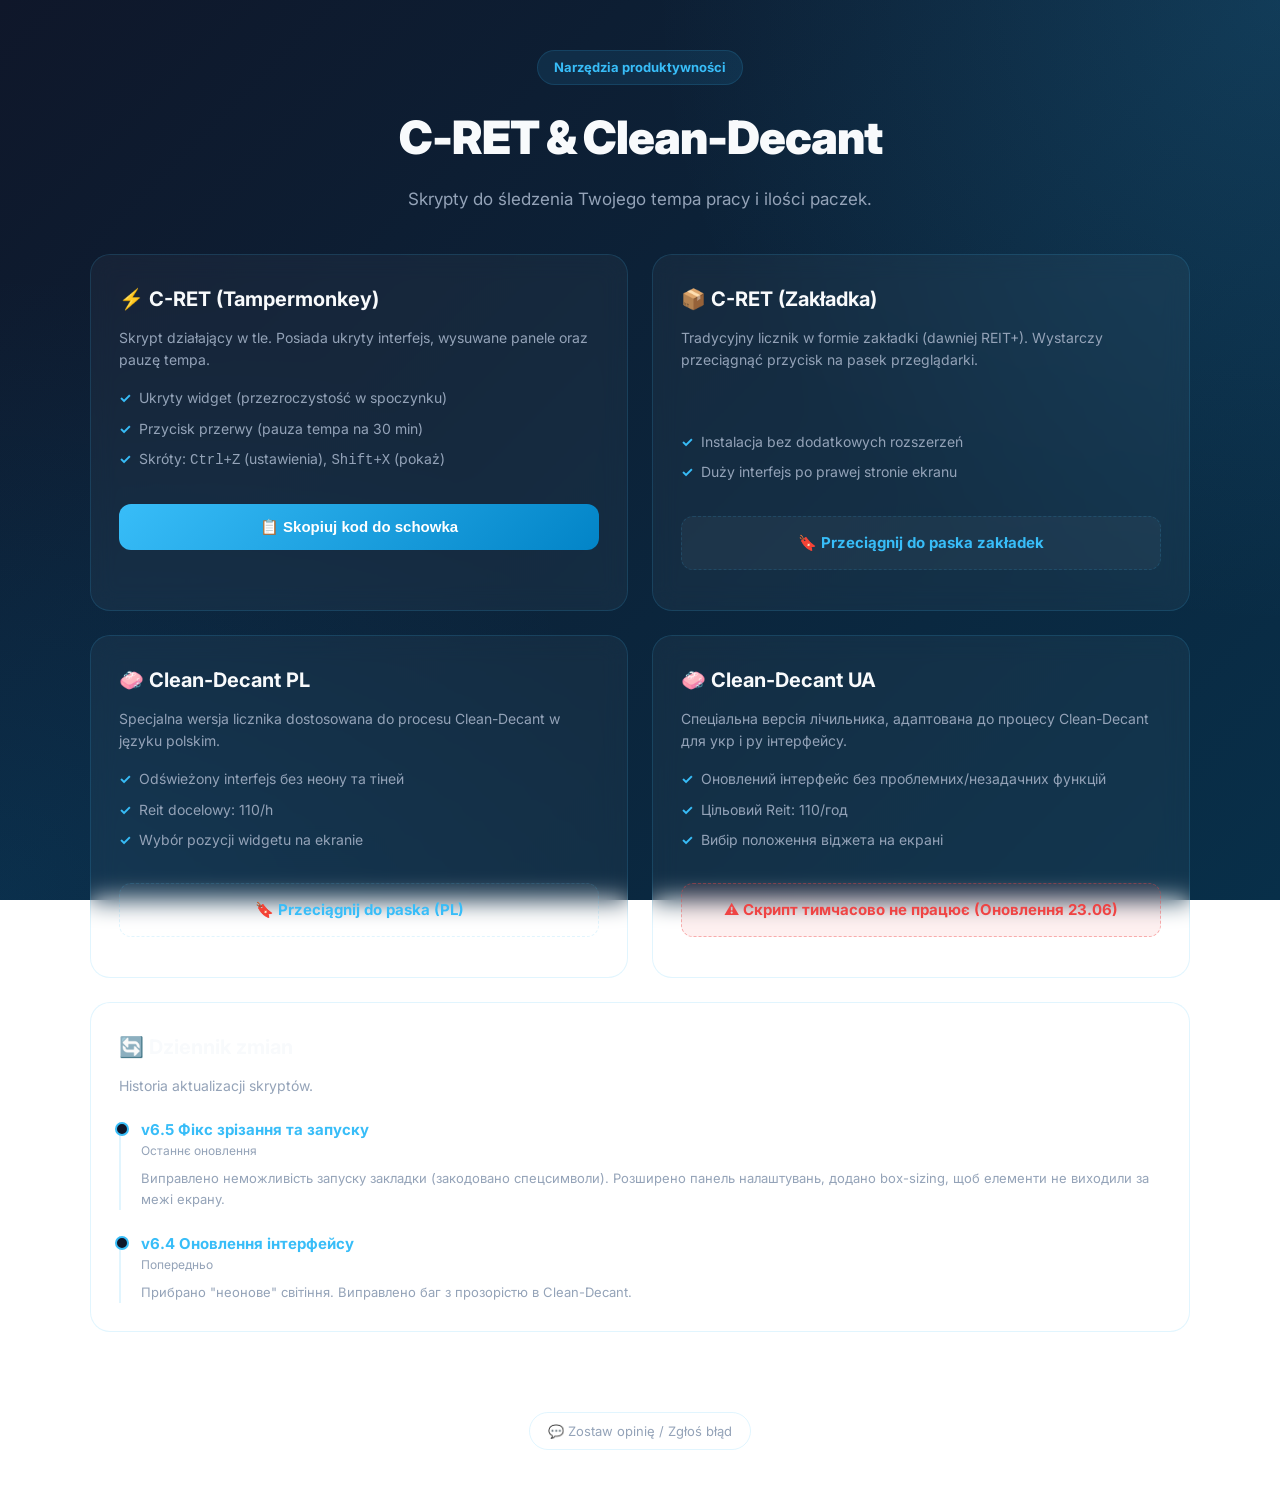
==== commit 86ffc243: "Update index.html" ====
--- a/index.html
+++ b/index.html
@@ -326,17 +326,17 @@
         
         <div class="changelog-wrapper">
           <div class="changelog-item">
-            <div class="changelog-version">v6.4 Фікс видимості</div>
+            <div class="changelog-version">v6.5 Фікс зрізання та запуску</div>
             <div class="changelog-date">Останнє оновлення</div>
             <div class="changelog-notes">
-              Прибрано "неонове" світіння з віджетів. Виправлено баг з прозорістю в Clean-Decant (тепер за замовчуванням 100%).
+              Виправлено неможливість запуску закладки (закодовано спецсимволи). Розширено панель налаштувань, додано box-sizing, щоб елементи не виходили за межі екрану.
             </div>
           </div>
           <div class="changelog-item" style="margin-top: 10px;">
-            <div class="changelog-version">v6.3 Aktualizacja siatki</div>
+            <div class="changelog-version">v6.4 Оновлення інтерфейсу</div>
             <div class="changelog-date">Попередньо</div>
             <div class="changelog-notes">
-              Dodano nowe skrypty Clean-Decant (PL i UA). Przemodelowano interfejs strony głównej na siatkę 4-elementową. Poprawiono інтерфейс (усунено зрізання налаштувань).
+              Прибрано "неонове" світіння. Виправлено баг з прозорістю в Clean-Decant.
             </div>
           </div>
         </div>
@@ -353,11 +353,11 @@
 
   <script type="text/plain" id="cret-code-block">
 (() => {
-  if (window.scanCounterV26) return;
-  window.scanCounterV26 = true;
+  if (window.scanCounterV28) return;
+  window.scanCounterV28 = true;
   document.querySelectorAll('[data-reit-counter]').forEach((el) => el.remove());
 
-  const saveKey = 'scanCounterV26State';
+  const saveKey = 'scanCounterV28State';
   const technoFont = 'Consolas,"Lucida Console","Courier New",monospace';
   const dayHours = ['7:30', '8:30', '9:30', '10:30', '11:30', '12:30', '13:30', '14:30', '15:30', '16:30', '17:00'];
   const nightHours = ['19:30', '20:30', '21:30', '22:30', '23:30', '00:30', '1:30', '2:30', '3:30', '4:30', '5:00'];
@@ -436,15 +436,15 @@
 
   const panel = document.createElement('div');
   panel.setAttribute('data-reit-counter', 'panel');
-  panel.style = 'position:fixed;top:58px;bottom:24px;right:20px;background:rgba(248, 250, 252, 0.95);color:#1e293b;padding:14px 14px 24px 14px;border-radius:16px;z-index:999999;font-family:' + technoFont + ';width:335px;overflow-y:auto;box-sizing:border-box;backdrop-filter:blur(12px);box-shadow:0 10px 30px -5px rgba(0,0,0,0.15), 0 0 0 1px rgba(0,0,0,0.05);scrollbar-width:thin;transform:translateX(0);opacity:1;pointer-events:auto;transition:transform .35s cubic-bezier(0.4, 0, 0.2, 1),opacity .35s ease';
+  panel.style = 'position:fixed;top:58px;bottom:24px;right:20px;background:rgba(248, 250, 252, 0.95);color:#1e293b;padding:16px;border-radius:16px;z-index:999999;font-family:' + technoFont + ';width:340px;overflow-y:auto;overflow-x:hidden;box-sizing:border-box;backdrop-filter:blur(12px);box-shadow:0 10px 30px -5px rgba(0,0,0,0.15), 0 0 0 1px rgba(0,0,0,0.05);scrollbar-width:thin;transform:translateX(0);opacity:1;pointer-events:auto;transition:transform .35s cubic-bezier(0.4, 0, 0.2, 1),opacity .35s ease';
 
   panel.innerHTML = `
-  <div id="mainView">
+  <div id="mainView" style="width:100%; box-sizing:border-box;">
     <div style="display:flex; justify-content:space-between; align-items:center; margin-bottom:12px; border-bottom:1px solid rgba(0,0,0,0.06); padding-bottom:10px;">
       <div style="font-size:18px; font-weight:900; color:#0f172a; letter-spacing:0.5px; text-transform:uppercase;">C-RET</div>
       <button id="settingsBtn" title="Ustawienia" style="width:30px; height:30px; border:none; border-radius:8px; background:rgba(0,0,0,0.05); color:#0f172a; font-size:16px; cursor:pointer; transition:background 0.2s;">⚙️</button>
     </div>
-    <div style="display:grid; grid-template-columns:1fr 1fr; gap:8px; margin-bottom:10px;">
+    <div style="display:grid; grid-template-columns:1fr 1fr; gap:8px; margin-bottom:10px; width:100%; box-sizing:border-box;">
       <div style="background:#ffffff; border:1px solid rgba(0,0,0,0.06); border-radius:10px; padding:10px; box-shadow:0 1px 3px rgba(0,0,0,0.02);">
         <div style="font-size:10px; color:#64748b; text-transform:uppercase; margin-bottom:4px; font-weight:700;">Trigger</div>
         <div id="lt" style="font-size:12px; font-weight:700; color:#1e293b; word-break:break-all; line-height:1.2;">-</div>
@@ -454,7 +454,7 @@
         <div id="off" style="font-size:18px; font-weight:900; color:#16a34a;">30:00</div>
       </div>
     </div>
-    <div style="display:grid; grid-template-columns:1fr 1fr; gap:8px; margin-bottom:12px;">
+    <div style="display:grid; grid-template-columns:1fr 1fr; gap:8px; margin-bottom:12px; width:100%; box-sizing:border-box;">
       <div style="background:linear-gradient(135deg, #ef4444, #dc2626); color:white; padding:12px 8px; border-radius:10px; text-align:center; text-transform:uppercase; box-shadow:0 1px 3px rgba(0,0,0,0.1);">
         <div style="font-size:10px; font-weight:900; opacity:0.9; margin-bottom:2px;">Problem</div>
         <div id="pb" style="font-size:22px; font-weight:900;">0</div>
@@ -464,42 +464,42 @@
         <div id="left" style="font-size:22px; font-weight:900;">0</div>
       </div>
     </div>
-    <div id="hours" style="margin-top:8px; padding-bottom:10px;"></div>
+    <div id="hours" style="margin-top:8px; padding-bottom:10px; width:100%; box-sizing:border-box;"></div>
   </div>
-  <div id="settingsView" style="display:none">
+  <div id="settingsView" style="display:none; width:100%; box-sizing:border-box;">
     <div style="display:flex; align-items:center; margin-bottom:12px; border-bottom:1px solid rgba(0,0,0,0.06); padding-bottom:10px;">
       <button id="backBtn" title="Powrót" style="width:30px; height:30px; border:none; border-radius:8px; background:rgba(0,0,0,0.05); color:#0f172a; font-size:18px; cursor:pointer; margin-right:10px; display:flex; align-items:center; justify-content:center;">‹</button>
       <div style="font-size:16px; font-weight:900; color:#0f172a; text-transform:uppercase; letter-spacing:0.5px;">Ustawienia</div>
     </div>
-    <div style="background:#ffffff; border:1px solid rgba(0,0,0,0.06); border-radius:10px; padding:12px; margin-bottom:10px; box-shadow:0 1px 3px rgba(0,0,0,0.02);">
-      <div style="display:grid; grid-template-columns:105px 1fr; gap:8px; align-items:center; font-size:11px; font-weight:700; color:#475569; text-transform:uppercase;">
+    <div style="background:#ffffff; border:1px solid rgba(0,0,0,0.06); border-radius:10px; padding:12px; margin-bottom:10px; width:100%; box-sizing:border-box;">
+      <div style="display:grid; grid-template-columns:105px 1fr; gap:8px; align-items:center; font-size:11px; font-weight:700; color:#475569; text-transform:uppercase; width:100%; box-sizing:border-box;">
         <label>Pozycja mini</label>
-        <select id="pos" style="width:100%; height:28px; border:1px solid #e2e8f0; border-radius:6px; cursor:pointer; background:#fff; font-family:\${technoFont}; font-weight:700; box-sizing:border-box;">
+        <select id="pos" style="width:100%; height:28px; border:1px solid #e2e8f0; border-radius:6px; cursor:pointer; background:#fff; font-family:\${technoFont}; font-weight:700; box-sizing:border-box; margin:0;">
           <option value="bl" \${miniPos === 'bl' ? 'selected' : ''}>Dół - Lewo</option>
           <option value="br" \${miniPos === 'br' ? 'selected' : ''}>Dół - Prawo</option>
           <option value="tl" \${miniPos === 'tl' ? 'selected' : ''}>Góra - Lewo</option>
           <option value="tr" \${miniPos === 'tr' ? 'selected' : ''}>Góra - Prawo</option>
         </select>
         <label>Kolor mini</label>
-        <input type="color" id="c" value="\${manualColor}" style="width:100%; height:28px; border:1px solid #e2e8f0; border-radius:6px; cursor:pointer; background:#fff; padding:0; box-sizing:border-box;">
+        <input type="color" id="c" value="\${manualColor}" style="width:100%; height:28px; border:1px solid #e2e8f0; border-radius:6px; cursor:pointer; background:#fff; padding:0; box-sizing:border-box; margin:0;">
         <label>Rozmiar mini</label>
-        <input type="range" id="s" min="10" max="45" value="\${miniSize}" style="width:100%; accent-color:#3b82f6; box-sizing:border-box;">
-        <label>Widoczність</label>
-        <input type="range" id="o" min="0" max="100" value="\${miniOpacity}" style="width:100%; accent-color:#3b82f6; box-sizing:border-box;">
+        <input type="range" id="s" min="10" max="45" value="\${miniSize}" style="width:100%; accent-color:#3b82f6; box-sizing:border-box; margin:0;">
+        <label>Widoczność</label>
+        <input type="range" id="o" min="0" max="100" value="\${miniOpacity}" style="width:100%; accent-color:#3b82f6; box-sizing:border-box; margin:0;">
         <label>Reit/h cel</label>
-        <input type="text" inputmode="numeric" id="target" value="\${targetPerHour}" style="padding:6px 10px; border-radius:6px; border:1px solid #e2e8f0; background:#f8fafc; color:#1e293b; font-family:\${technoFont}; font-weight:900; width:100%; box-sizing:border-box; outline:none;">
+        <input type="text" inputmode="numeric" id="target" value="\${targetPerHour}" style="width:100%; padding:6px 10px; border-radius:6px; border:1px solid #e2e8f0; background:#f8fafc; color:#1e293b; font-family:\${technoFont}; font-weight:900; box-sizing:border-box; outline:none; margin:0;">
       </div>
     </div>
-    <div style="background:#ffffff; border:1px solid rgba(0,0,0,0.06); border-radius:10px; padding:12px; margin-bottom:10px; box-shadow:0 1px 3px rgba(0,0,0,0.02);">
-      <label style="display:flex; justify-content:space-between; align-items:center; margin-bottom:12px; font-size:11px; font-weight:900; text-transform:uppercase; color:#1e293b;">Tempo % / h <input id="ratePercent" type="checkbox" style="width:18px; height:18px; accent-color:#3b82f6; cursor:pointer;"></label>
-      <label style="display:flex; justify-content:space-between; align-items:center; margin-bottom:12px; font-size:11px; font-weight:900; text-transform:uppercase; color:#1e293b;">Pozostało zamiast sumy <input id="leftMode" type="checkbox" style="width:18px; height:18px; accent-color:#3b82f6; cursor:pointer;"></label>
-      <label style="display:flex; justify-content:space-between; align-items:center; font-size:11px; font-weight:900; text-transform:uppercase; color:#1e293b;">Auto-kolor tempa <input id="autoColor" type="checkbox" style="width:18px; height:18px; accent-color:#3b82f6; cursor:pointer;"></label>
+    <div style="background:#ffffff; border:1px solid rgba(0,0,0,0.06); border-radius:10px; padding:12px; margin-bottom:10px; width:100%; box-sizing:border-box;">
+      <label style="display:flex; justify-content:space-between; align-items:center; margin-bottom:12px; font-size:11px; font-weight:900; text-transform:uppercase; color:#1e293b; cursor:pointer;">Tempo % / h <input id="ratePercent" type="checkbox" style="width:18px; height:18px; accent-color:#3b82f6; margin:0; cursor:pointer;"></label>
+      <label style="display:flex; justify-content:space-between; align-items:center; margin-bottom:12px; font-size:11px; font-weight:900; text-transform:uppercase; color:#1e293b; cursor:pointer;">Pozostało замість суми <input id="leftMode" type="checkbox" style="width:18px; height:18px; accent-color:#3b82f6; margin:0; cursor:pointer;"></label>
+      <label style="display:flex; justify-content:space-between; align-items:center; font-size:11px; font-weight:900; text-transform:uppercase; color:#1e293b; cursor:pointer;">Auto-kolor tempa <input id="autoColor" type="checkbox" style="width:18px; height:18px; accent-color:#3b82f6; margin:0; cursor:pointer;"></label>
     </div>
-    <div style="background:#ffffff; border:1px solid rgba(0,0,0,0.06); border-radius:10px; padding:12px; margin-bottom:10px; box-shadow:0 1px 3px rgba(0,0,0,0.02);">
+    <div style="background:#ffffff; border:1px solid rgba(0,0,0,0.06); border-radius:10px; padding:12px; margin-bottom:10px; width:100%; box-sizing:border-box;">
       <div style="font-size:10px; font-weight:900; text-transform:uppercase; margin-bottom:8px; color:#64748b;">Podgląd mini widgetu</div>
-      <div id="miniPreview" style="font-size:20px; font-weight:900; background:#f8fafc; border:1px solid #e2e8f0; border-radius:8px; padding:10px; text-align:center; color:#1e293b;">0 | 0.00/h</div>
+      <div id="miniPreview" style="font-size:20px; font-weight:900; background:#f8fafc; border:1px solid #e2e8f0; border-radius:8px; padding:10px; text-align:center; color:#1e293b; width:100%; box-sizing:border-box;">0 | 0.00/h</div>
     </div>
-    <button id="resetOff" style="width:100%; padding:10px; border:none; border-radius:8px; background:#facc15; color:#1e293b; font-family:\${technoFont}; font-size:13px; font-weight:900; cursor:pointer; text-transform:uppercase; box-shadow:0 1px 3px rgba(0,0,0,0.1); transition:background 0.2s; margin-bottom:14px;">Reset Off Task</button>
+    <button id="resetOff" style="width:100%; padding:10px; border:none; border-radius:8px; background:#facc15; color:#1e293b; font-family:\${technoFont}; font-size:13px; font-weight:900; cursor:pointer; text-transform:uppercase; box-shadow:0 1px 3px rgba(0,0,0,0.1); transition:background 0.2s; margin-bottom:14px; box-sizing:border-box;">Reset Off Task</button>
   </div>`;
 
   document.body.appendChild(panel);
@@ -657,20 +657,20 @@
       const bars = Math.min(100, Math.round((val / max) * 100));
       const good = val >= targetPerHour;
 
-      return `<div style="display:grid; grid-template-columns:40px 45px 1fr; gap:10px; align-items:center; background:#ffffff; border:1px solid rgba(0,0,0,0.05); border-radius:8px; padding:6px 10px; margin-bottom:6px; border-left:4px solid \${good ? '#22c55e' : '#cbd5e1'}; box-shadow:0 1px 2px rgba(0,0,0,0.02);">
+      return `<div style="display:grid; grid-template-columns:40px 45px 1fr; gap:10px; align-items:center; background:#ffffff; border:1px solid rgba(0,0,0,0.05); border-radius:8px; padding:6px 10px; margin-bottom:6px; border-left:4px solid \${good ? '#22c55e' : '#cbd5e1'}; box-shadow:0 1px 2px rgba(0,0,0,0.02); width:100%; box-sizing:border-box;">
         <b style="font-size:12px; text-align:left; color:#475569;">\${h}</b>
-        <input class="hc" data-h="\${h}" type="text" inputmode="numeric" value="\${val}" style="width:100%; padding:4px 6px; border:1px solid #e2e8f0; border-radius:4px; background:#f8fafc; color:#1e293b; text-align:center; font-family:\${technoFont}; font-weight:900; outline:none; font-size:12px;">
-        <div style="height:6px; background:#f1f5f9; border-radius:999px; overflow:hidden;">
+        <input class="hc" data-h="\${h}" type="text" inputmode="numeric" value="\${val}" style="width:100%; padding:4px 6px; border:1px solid #e2e8f0; border-radius:4px; background:#f8fafc; color:#1e293b; text-align:center; font-family:\${technoFont}; font-weight:900; outline:none; font-size:12px; box-sizing:border-box;">
+        <div style="height:6px; background:#f1f5f9; border-radius:999px; overflow:hidden; width:100%;">
           <div style="height:100%; width:\${bars}%; background:\${good ? '#22c55e' : '#3b82f6'}; border-radius:999px; transition:width 0.4s ease;"></div>
         </div>
       </div>`;
     }).join('');
 
     const bbBars = Math.min(100, Math.round((beforeBreak / max) * 100));
-    rows += `<div style="display:grid; grid-template-columns:85px 45px 1fr; gap:10px; align-items:center; background:#f8fafc; border:1px solid rgba(0,0,0,0.06); border-radius:8px; padding:6px 10px; margin-top:12px; margin-bottom:6px; border-left:4px solid #94a3b8;">
+    rows += `<div style="display:grid; grid-template-columns:85px 45px 1fr; gap:10px; align-items:center; background:#f8fafc; border:1px solid rgba(0,0,0,0.06); border-radius:8px; padding:6px 10px; margin-top:12px; margin-bottom:6px; border-left:4px solid #94a3b8; width:100%; box-sizing:border-box;">
       <b style="font-size:11px; text-align:left; color:#475569;">Przed przerwą</b>
-      <input id="beforeBreak" type="text" inputmode="numeric" value="\${beforeBreak}" style="width:100%; padding:4px 6px; border:1px solid #e2e8f0; border-radius:4px; background:#ffffff; color:#1e293b; text-align:center; font-family:\${technoFont}; font-weight:900; outline:none; font-size:12px;">
-      <div style="height:6px; background:#e2e8f0; border-radius:999px; overflow:hidden;">
+      <input id="beforeBreak" type="text" inputmode="numeric" value="\${beforeBreak}" style="width:100%; padding:4px 6px; border:1px solid #e2e8f0; border-radius:4px; background:#ffffff; color:#1e293b; text-align:center; font-family:\${technoFont}; font-weight:900; outline:none; font-size:12px; box-sizing:border-box;">
+      <div style="height:6px; background:#e2e8f0; border-radius:999px; overflow:hidden; width:100%;">
         <div style="height:100%; width:\${bbBars}%; background:#94a3b8; border-radius:999px; transition:width 0.4s ease;"></div>
       </div>
     </div>`;
@@ -726,7 +726,7 @@
   }
   function toggleUI() {
     open = !open;
-    panel.style.transform = open ? 'translateX(0)' : 'translateX(350px)';
+    panel.style.transform = open ? 'translateX(0)' : 'translateX(370px)';
     panel.style.opacity = open ? '1' : '0';
     panel.style.pointerEvents = open ? 'auto' : 'none';
   }
@@ -769,11 +769,11 @@
 
   <script type="text/plain" id="cd-pl-code-block">
 (() => {
-  if (window.scanCounterV24) return;
-  window.scanCounterV24 = true;
+  if (window.scanCounterV28) return;
+  window.scanCounterV28 = true;
   document.querySelectorAll('[data-reit-counter]').forEach((el) => el.remove());
 
-  const saveKey = 'scanCounterV24State';
+  const saveKey = 'scanCounterV28State';
   const technoFont = 'Consolas,"Lucida Console","Courier New",monospace';
   const dayHours = ['7:30', '8:30', '9:30', '10:30', '11:30', '12:30', '13:30', '14:30', '15:30', '16:30', '17:00'];
   const nightHours = ['19:30', '20:30', '21:30', '22:30', '23:30', '00:30', '1:30', '2:30', '3:30', '4:30', '5:00'];
@@ -784,7 +784,7 @@
 
   let total = 0, seen = '', start = Date.now(), lastTrigger = '-';
   let targetPerHour = 110, beforeBreak = 0, open = true;
-  let triggerText = 'Wprowadź pojemnik', nlpText = 'Zeskanuj nowy NLP';
+  let triggerText = 'Wprowadź pojemnik', nlpText = 'Zeskanuj новий NLP';
   let skipNextPack = false, showLeftInsteadTotal = false, autoStatusColor = false;
   let manualColor = '#a0a0a0', miniOpacity = 100, miniSize = 18, miniPos = 'bl', hourCounts = {}, lastSave = 0;
 
@@ -834,60 +834,59 @@
 
   const panel = document.createElement('div');
   panel.setAttribute('data-reit-counter', 'panel');
-  panel.style = 'position:fixed;top:58px;bottom:24px;right:20px;background:rgba(248, 250, 252, 0.95);color:#1e293b;padding:14px 14px 24px 14px;border-radius:16px;z-index:999999;font-family:' + technoFont + ';width:335px;overflow-y:auto;box-sizing:border-box;backdrop-filter:blur(12px);box-shadow:0 10px 30px -5px rgba(0,0,0,0.15), 0 0 0 1px rgba(0,0,0,0.05);scrollbar-width:thin;transform:translateX(0);opacity:1;pointer-events:auto;transition:transform .35s cubic-bezier(0.4, 0, 0.2, 1),opacity .35s ease';
+  panel.style = 'position:fixed;top:58px;bottom:24px;right:20px;background:rgba(248, 250, 252, 0.95);color:#1e293b;padding:16px;border-radius:16px;z-index:999999;font-family:' + technoFont + ';width:340px;overflow-y:auto;overflow-x:hidden;box-sizing:border-box;backdrop-filter:blur(12px);box-shadow:0 10px 30px -5px rgba(0,0,0,0.15), 0 0 0 1px rgba(0,0,0,0.05);scrollbar-width:thin;transform:translateX(0);opacity:1;pointer-events:auto;transition:transform .35s cubic-bezier(0.4, 0, 0.2, 1),opacity .35s ease';
   
   panel.innerHTML = `
-  <div id="mainView">
+  <div id="mainView" style="width:100%; box-sizing:border-box;">
     <div style="display:flex; justify-content:space-between; align-items:center; margin-bottom:12px; border-bottom:1px solid rgba(0,0,0,0.06); padding-bottom:10px;">
       <div style="font-size:18px; font-weight:900; color:#0f172a; letter-spacing:0.5px; text-transform:uppercase;">Clean-Decant PL</div>
       <button id="settingsBtn" title="Ustawienia" style="width:30px; height:30px; border:none; border-radius:8px; background:rgba(0,0,0,0.05); color:#0f172a; font-size:16px; cursor:pointer; transition:background 0.2s;">⚙️</button>
     </div>
-    <div style="display:grid; grid-template-columns:1fr; gap:8px; margin-bottom:10px;">
+    <div style="display:grid; grid-template-columns:1fr; gap:8px; margin-bottom:10px; width:100%; box-sizing:border-box;">
       <div style="background:#ffffff; border:1px solid rgba(0,0,0,0.06); border-radius:10px; padding:10px; box-shadow:0 1px 3px rgba(0,0,0,0.02);">
         <div style="font-size:10px; color:#64748b; text-transform:uppercase; margin-bottom:4px; font-weight:700;">Trigger</div>
         <div id="lt" style="font-size:12px; font-weight:700; color:#1e293b; word-break:break-all; line-height:1.2;">-</div>
       </div>
     </div>
-    <div style="display:grid; grid-template-columns:1fr; gap:8px; margin-bottom:12px;">
+    <div style="display:grid; grid-template-columns:1fr; gap:8px; margin-bottom:12px; width:100%; box-sizing:border-box;">
       <div style="background:linear-gradient(135deg, #3b82f6, #2563eb); color:white; padding:12px 8px; border-radius:10px; text-align:center; text-transform:uppercase; box-shadow:0 1px 3px rgba(0,0,0,0.1);">
         <div style="font-size:10px; font-weight:900; opacity:0.9; margin-bottom:2px;">Pozostało</div>
         <div id="left" style="font-size:22px; font-weight:900;">0</div>
       </div>
     </div>
-    <div id="hours" style="margin-top:8px; padding-bottom:10px;"></div>
+    <div id="hours" style="margin-top:8px; padding-bottom:10px; width:100%; box-sizing:border-box;"></div>
   </div>
-  <div id="settingsView" style="display:none">
+  <div id="settingsView" style="display:none; width:100%; box-sizing:border-box;">
     <div style="display:flex; align-items:center; margin-bottom:12px; border-bottom:1px solid rgba(0,0,0,0.06); padding-bottom:10px;">
       <button id="backBtn" title="Powrót" style="width:30px; height:30px; border:none; border-radius:8px; background:rgba(0,0,0,0.05); color:#0f172a; font-size:18px; cursor:pointer; margin-right:10px; display:flex; align-items:center; justify-content:center;">‹</button>
       <div style="font-size:16px; font-weight:900; color:#0f172a; text-transform:uppercase; letter-spacing:0.5px;">Ustawienia</div>
     </div>
-    <div style="background:#ffffff; border:1px solid rgba(0,0,0,0.06); border-radius:10px; padding:12px; margin-bottom:10px; box-shadow:0 1px 3px rgba(0,0,0,0.02);">
-      <div style="display:grid; grid-template-columns:105px 1fr; gap:8px; align-items:center; font-size:11px; font-weight:700; color:#475569; text-transform:uppercase;">
+    <div style="background:#ffffff; border:1px solid rgba(0,0,0,0.06); border-radius:10px; padding:12px; margin-bottom:10px; width:100%; box-sizing:border-box;">
+      <div style="display:grid; grid-template-columns:105px 1fr; gap:8px; align-items:center; font-size:11px; font-weight:700; color:#475569; text-transform:uppercase; width:100%; box-sizing:border-box;">
         <label>Pozycja mini</label>
-        <select id="pos" style="width:100%; height:28px; border:1px solid #e2e8f0; border-radius:6px; cursor:pointer; background:#fff; font-family:\${technoFont}; font-weight:700; box-sizing:border-box;">
+        <select id="pos" style="width:100%; height:28px; border:1px solid #e2e8f0; border-radius:6px; cursor:pointer; background:#fff; font-family:\${technoFont}; font-weight:700; box-sizing:border-box; margin:0;">
           <option value="bl" \${miniPos === 'bl' ? 'selected' : ''}>Dół - Lewo</option>
           <option value="br" \${miniPos === 'br' ? 'selected' : ''}>Dół - Prawo</option>
           <option value="tl" \${miniPos === 'tl' ? 'selected' : ''}>Góra - Lewo</option>
           <option value="tr" \${miniPos === 'tr' ? 'selected' : ''}>Góra - Prawo</option>
         </select>
         <label>Kolor mini</label>
-        <input type="color" id="c" value="\${manualColor}" style="width:100%; height:28px; border:1px solid #e2e8f0; border-radius:6px; cursor:pointer; background:#fff; padding:0; box-sizing:border-box;">
+        <input type="color" id="c" value="\${manualColor}" style="width:100%; height:28px; border:1px solid #e2e8f0; border-radius:6px; cursor:pointer; background:#fff; padding:0; box-sizing:border-box; margin:0;">
         <label>Rozmiar mini</label>
-        <input type="range" id="s" min="10" max="45" value="\${miniSize}" style="width:100%; accent-color:#3b82f6; box-sizing:border-box;">
+        <input type="range" id="s" min="10" max="45" value="\${miniSize}" style="width:100%; accent-color:#3b82f6; box-sizing:border-box; margin:0;">
         <label>Widoczність</label>
-        <input type="range" id="o" min="0" max="100" value="\${miniOpacity}" style="width:100%; accent-color:#3b82f6; box-sizing:border-box;">
+        <input type="range" id="o" min="0" max="100" value="\${miniOpacity}" style="width:100%; accent-color:#3b82f6; box-sizing:border-box; margin:0;">
         <label>Reit/h cel</label>
-        <input type="text" inputmode="numeric" id="target" value="\${targetPerHour}" style="padding:6px 10px; border-radius:6px; border:1px solid #e2e8f0; background:#f8fafc; color:#1e293b; font-family:\${technoFont}; font-weight:900; width:100%; box-sizing:border-box; outline:none;">
+        <input type="text" inputmode="numeric" id="target" value="\${targetPerHour}" style="width:100%; padding:6px 10px; border-radius:6px; border:1px solid #e2e8f0; background:#f8fafc; color:#1e293b; font-family:\${technoFont}; font-weight:900; box-sizing:border-box; outline:none; margin:0;">
       </div>
     </div>
-    <div style="background:#ffffff; border:1px solid rgba(0,0,0,0.06); border-radius:10px; padding:12px; margin-bottom:10px; box-shadow:0 1px 3px rgba(0,0,0,0.02);">
-      <label style="display:flex; justify-content:space-between; align-items:center; margin-bottom:12px; font-size:11px; font-weight:900; text-transform:uppercase; color:#1e293b;">Tempo % / h <input id="ratePercent" type="checkbox" style="width:18px; height:18px; accent-color:#3b82f6; cursor:pointer;"></label>
-      <label style="display:flex; justify-content:space-between; align-items:center; margin-bottom:12px; font-size:11px; font-weight:900; text-transform:uppercase; color:#1e293b;">Pozostało zamiast sumy <input id="leftMode" type="checkbox" style="width:18px; height:18px; accent-color:#3b82f6; cursor:pointer;"></label>
-      <label style="display:flex; justify-content:space-between; align-items:center; font-size:11px; font-weight:900; text-transform:uppercase; color:#1e293b;">Auto-kolor tempa <input id="autoColor" type="checkbox" style="width:18px; height:18px; accent-color:#3b82f6; cursor:pointer;"></label>
+    <div style="background:#ffffff; border:1px solid rgba(0,0,0,0.06); border-radius:10px; padding:12px; margin-bottom:10px; width:100%; box-sizing:border-box;">
+      <label style="display:flex; justify-content:space-between; align-items:center; margin-bottom:12px; font-size:11px; font-weight:900; text-transform:uppercase; color:#1e293b; cursor:pointer;">Pozostało замість суми <input id="leftMode" type="checkbox" style="width:18px; height:18px; accent-color:#3b82f6; margin:0; cursor:pointer;"></label>
+      <label style="display:flex; justify-content:space-between; align-items:center; font-size:11px; font-weight:900; text-transform:uppercase; color:#1e293b; cursor:pointer;">Auto-kolor tempa <input id="autoColor" type="checkbox" style="width:18px; height:18px; accent-color:#3b82f6; margin:0; cursor:pointer;"></label>
     </div>
-    <div style="background:#ffffff; border:1px solid rgba(0,0,0,0.06); border-radius:10px; padding:12px; margin-bottom:16px; box-shadow:0 1px 3px rgba(0,0,0,0.02);">
+    <div style="background:#ffffff; border:1px solid rgba(0,0,0,0.06); border-radius:10px; padding:12px; margin-bottom:16px; width:100%; box-sizing:border-box;">
       <div style="font-size:10px; font-weight:900; text-transform:uppercase; margin-bottom:8px; color:#64748b;">Podgląd mini widgetu</div>
-      <div id="miniPreview" style="font-size:20px; font-weight:900; background:#f8fafc; border:1px solid #e2e8f0; border-radius:8px; padding:10px; text-align:center; color:#1e293b;">0 | 0.00/h</div>
+      <div id="miniPreview" style="font-size:20px; font-weight:900; background:#f8fafc; border:1px solid #e2e8f0; border-radius:8px; padding:10px; text-align:center; color:#1e293b; width:100%; box-sizing:border-box;">0 | 0.00/h</div>
     </div>
   </div>`;
   document.body.appendChild(panel);
@@ -949,9 +948,9 @@
     const max = Math.max(targetPerHour, beforeBreak, ...visibleHours.map((h) => hourCounts[h] || 0), 1);
     let rows = visibleHours.map((h) => {
       const val = hourCounts[h] || 0, bars = Math.min(100, Math.round((val / max) * 100)), good = val >= targetPerHour;
-      return \`<div style="display:grid; grid-template-columns:40px 45px 1fr; gap:10px; align-items:center; background:#ffffff; border:1px solid rgba(0,0,0,0.05); border-radius:8px; padding:6px 10px; margin-bottom:6px; border-left:4px solid \${good ? '#22c55e' : '#cbd5e1'}; box-shadow:0 1px 2px rgba(0,0,0,0.02);"><b style="font-size:12px; text-align:left; color:#475569;">\${h}</b><input class="hc" data-h="\${h}" type="text" inputmode="numeric" value="\${val}" style="width:100%; padding:4px 6px; border:1px solid #e2e8f0; border-radius:4px; background:#f8fafc; color:#1e293b; text-align:center; font-family:\${technoFont}; font-weight:900; outline:none; font-size:12px;"><div style="height:6px; background:#f1f5f9; border-radius:999px; overflow:hidden;"><div style="height:100%; width:\${bars}%; background:\${good ? '#22c55e' : '#3b82f6'}; border-radius:999px; transition:width 0.4s ease;"></div></div></div>\`;
+      return \`<div style="display:grid; grid-template-columns:40px 45px 1fr; gap:10px; align-items:center; background:#ffffff; border:1px solid rgba(0,0,0,0.05); border-radius:8px; padding:6px 10px; margin-bottom:6px; border-left:4px solid \${good ? '#22c55e' : '#cbd5e1'}; box-shadow:0 1px 2px rgba(0,0,0,0.02); width:100%; box-sizing:border-box;"><b style="font-size:12px; text-align:left; color:#475569;">\${h}</b><input class="hc" data-h="\${h}" type="text" inputmode="numeric" value="\${val}" style="width:100%; padding:4px 6px; border:1px solid #e2e8f0; border-radius:4px; background:#f8fafc; color:#1e293b; text-align:center; font-family:\${technoFont}; font-weight:900; outline:none; font-size:12px; box-sizing:border-box;"><div style="height:6px; background:#f1f5f9; border-radius:999px; overflow:hidden; width:100%;"><div style="height:100%; width:\${bars}%; background:\${good ? '#22c55e' : '#3b82f6'}; border-radius:999px; transition:width 0.4s ease;"></div></div></div>\`;
     }).join('');
-    rows += \`<div style="display:grid; grid-template-columns:85px 45px 1fr; gap:10px; align-items:center; background:#f8fafc; border:1px solid rgba(0,0,0,0.06); border-radius:8px; padding:6px 10px; margin-top:12px; margin-bottom:6px; border-left:4px solid #94a3b8;"><b style="font-size:11px; text-align:left; color:#475569;">Przed przerwą</b><input id="beforeBreak" type="text" inputmode="numeric" value="\${beforeBreak}" style="width:100%; padding:4px 6px; border:1px solid #e2e8f0; border-radius:4px; background:#ffffff; color:#1e293b; text-align:center; font-family:\${technoFont}; font-weight:900; outline:none; font-size:12px;"><div style="height:6px; background:#e2e8f0; border-radius:999px; overflow:hidden;"><div style="height:100%; width:\${Math.min(100, Math.round((beforeBreak / max) * 100))}%; background:#94a3b8; border-radius:999px; transition:width 0.4s ease;"></div></div></div>\`;
+    rows += \`<div style="display:grid; grid-template-columns:85px 45px 1fr; gap:10px; align-items:center; background:#f8fafc; border:1px solid rgba(0,0,0,0.06); border-radius:8px; padding:6px 10px; margin-top:12px; margin-bottom:6px; border-left:4px solid #94a3b8; width:100%; box-sizing:border-box;"><b style="font-size:11px; text-align:left; color:#475569;">Przed przerwą</b><input id="beforeBreak" type="text" inputmode="numeric" value="\${beforeBreak}" style="width:100%; padding:4px 6px; border:1px solid #e2e8f0; border-radius:4px; background:#ffffff; color:#1e293b; text-align:center; font-family:\${technoFont}; font-weight:900; outline:none; font-size:12px; box-sizing:border-box;"><div style="height:6px; background:#e2e8f0; border-radius:999px; overflow:hidden; width:100%;"><div style="height:100%; width:\${Math.min(100, Math.round((beforeBreak / max) * 100))}%; background:#94a3b8; border-radius:999px; transition:width 0.4s ease;"></div></div></div>\`;
     panel.querySelector('#hours').innerHTML = rows; bindCountInputs();
   }
   function render() {
@@ -964,11 +963,11 @@
     if (m > p) { let diff = m - p; if (skipNextPack) { diff--; skipNextPack = false; lastTrigger = 'POMINIĘTO PO NLP ' + timeNow(); } if (diff > 0) addPacks(diff); }
     seen = txt;
   }
-  function toggleUI() { open = !open; panel.style.transform = open ? 'translateX(0)' : 'translateX(350px)'; panel.style.opacity = open ? '1' : '0'; panel.style.pointerEvents = open ? 'auto' : 'none'; }
+  function toggleUI() { open = !open; panel.style.transform = open ? 'translateX(0)' : 'translateX(370px)'; panel.style.opacity = open ? '1' : '0'; panel.style.pointerEvents = open ? 'auto' : 'none'; }
   function showSettings(v) { panel.querySelector('#mainView').style.display = v ? 'none' : 'block'; panel.querySelector('#settingsView').style.display = v ? 'block' : 'none'; applyMini(); }
 
   setInterval(scan, 1000); setInterval(render, 1000); window.addEventListener('beforeunload', () => saveState(true)); box.onclick = toggleUI;
-  document.addEventListener('keydown', (e) => { if (e.altKey && e.key.toLowerCase() === 'l') toggleUI(); if (e.altKey && e.key.toLowerCase() === 'p') removePack(); if (e.altKey && e.key.toLowerCase() === 'o') addPacks(1); });
+  document.addEventListener('keydown', (e) => { if (e.shiftKey && e.key.toLowerCase() === 'u') toggleUI(); if (e.altKey && e.key.toLowerCase() === 'p') removePack(); if (e.altKey && e.key.toLowerCase() === 'o') addPacks(1); });
   panel.querySelector('#settingsBtn').onclick = () => showSettings(true); panel.querySelector('#backBtn').onclick = () => showSettings(false);
   panel.querySelector('#leftMode').checked = showLeftInsteadTotal; panel.querySelector('#autoColor').checked = autoStatusColor;
   panel.querySelector('#pos').onchange = (e) => { miniPos = e.target.value; applyMiniPos(); saveState(true); };
@@ -1588,10 +1587,12 @@
   <script>
     document.addEventListener("DOMContentLoaded", () => {
       
-      // Функція для створення правильного посилання для закладки (без ламання спецсимволів)
+      // Функція для створення безпечного посилання закладки
       function makeBookmarklet(rawCode) {
-        // Замінюємо всі перенесення рядків і зайві пробіли на один пробіл
-        const cleanCode = rawCode.replace(/\s+/g, ' ').trim();
+        // Прибираємо зайві пробіли та перенесення рядків
+        let cleanCode = rawCode.replace(/\s+/g, ' ').trim();
+        // Обов'язково кодуємо знак # (для кольорів) та % (якщо є)
+        cleanCode = cleanCode.replace(/%/g, '%25').replace(/#/g, '%23');
         return "javascript:" + cleanCode;
       }
 
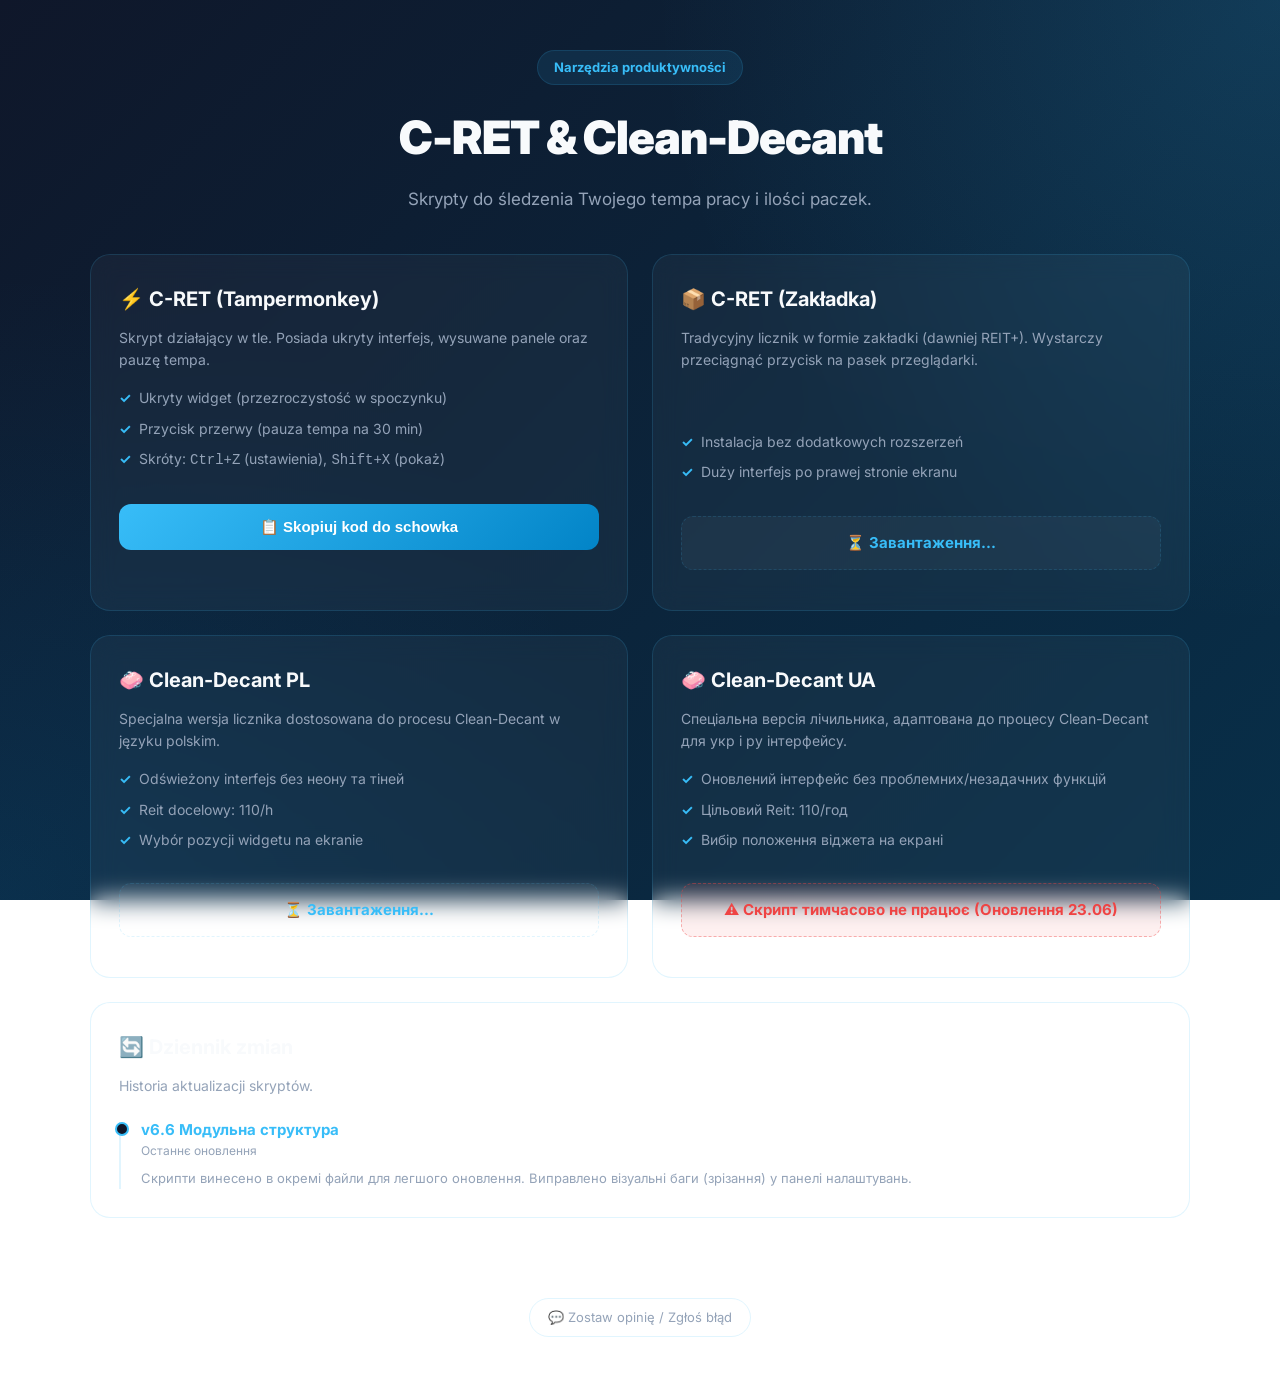
==== commit 71593b1d: "Update index.html" ====
--- a/index.html
+++ b/index.html
@@ -6,252 +6,45 @@
   <title>C-RET & Narzędzia | Skrypty</title>
   <style>
     @import url('https://fonts.googleapis.com/css2?family=Inter:wght@400;500;600;700;900&display=swap');
-
     :root {
-      --bg-dark: #0f172a;
-      --bg-light: #082f49;
-      --surface: rgba(255, 255, 255, 0.04);
-      --surface-hover: rgba(255, 255, 255, 0.08);
-      --border: rgba(56, 189, 248, 0.15);
-      --text: #f8fafc;
-      --text-muted: #94a3b8;
-      --accent: #38bdf8;
-      --accent-dark: #0284c7;
+      --bg-dark: #0f172a; --bg-light: #082f49; --surface: rgba(255, 255, 255, 0.04);
+      --surface-hover: rgba(255, 255, 255, 0.08); --border: rgba(56, 189, 248, 0.15);
+      --text: #f8fafc; --text-muted: #94a3b8; --accent: #38bdf8; --accent-dark: #0284c7;
     }
-
     * { margin: 0; padding: 0; box-sizing: border-box; }
-
     body {
-      background: 
-        radial-gradient(circle at top right, rgba(56, 189, 248, 0.15), transparent 40%),
-        radial-gradient(circle at bottom left, rgba(2, 132, 199, 0.15), transparent 40%),
-        linear-gradient(135deg, var(--bg-dark), var(--bg-light));
-      background-attachment: fixed;
-      color: var(--text);
-      font-family: 'Inter', sans-serif;
-      line-height: 1.6;
-      display: flex;
-      flex-direction: column;
-      align-items: center;
-      min-height: 100vh;
-      padding: 50px 20px 20px;
+      background: radial-gradient(circle at top right, rgba(56, 189, 248, 0.15), transparent 40%), radial-gradient(circle at bottom left, rgba(2, 132, 199, 0.15), transparent 40%), linear-gradient(135deg, var(--bg-dark), var(--bg-light));
+      background-attachment: fixed; color: var(--text); font-family: 'Inter', sans-serif; line-height: 1.6; display: flex; flex-direction: column; align-items: center; min-height: 100vh; padding: 50px 20px 20px;
     }
-
-    .container {
-      max-width: 1100px;
-      width: 100%;
-      flex: 1;
-    }
-
-    header {
-      text-align: center;
-      margin-bottom: 40px;
-    }
-
-    .badge {
-      display: inline-block;
-      background: rgba(56, 189, 248, 0.1);
-      color: var(--accent);
-      padding: 6px 16px;
-      border-radius: 99px;
-      font-size: 13px;
-      font-weight: 700;
-      margin-bottom: 16px;
-      border: 1px solid var(--border);
-    }
-
-    h1 {
-      font-size: 46px;
-      font-weight: 900;
-      letter-spacing: -1px;
-      margin-bottom: 12px;
-    }
-
-    header p {
-      color: var(--text-muted);
-      font-size: 17px;
-    }
-
-    .cards-grid {
-      display: grid;
-      grid-template-columns: 1fr 1fr;
-      gap: 24px;
-      margin-bottom: 40px;
-    }
-
-    .full-width {
-      grid-column: 1 / -1;
-    }
-
-    .card {
-      background: var(--surface);
-      backdrop-filter: blur(12px);
-      border: 1px solid var(--border);
-      border-radius: 20px;
-      padding: 28px;
-      display: flex;
-      flex-direction: column;
-    }
-
-    .card h2 {
-      font-size: 20px;
-      font-weight: 700;
-      margin-bottom: 12px;
-      color: var(--text);
-      display: flex;
-      align-items: center;
-      gap: 8px;
-    }
-
-    .card p {
-      color: var(--text-muted);
-      font-size: 14px;
-      margin-bottom: 16px;
-      flex-grow: 1;
-    }
-
-    .features-list {
-      list-style: none;
-      font-size: 14px;
-      color: var(--text-muted);
-      margin-bottom: 24px;
-    }
-
-    .features-list li {
-      position: relative;
-      padding-left: 20px;
-      margin-bottom: 8px;
-    }
-
-    .features-list li::before {
-      content: "✓";
-      position: absolute;
-      left: 0;
-      color: var(--accent);
-      font-weight: bold;
-    }
-
-    .btn {
-      display: flex;
-      align-items: center;
-      justify-content: center;
-      gap: 8px;
-      width: 100%;
-      padding: 14px 20px;
-      border-radius: 12px;
-      font-size: 15px;
-      font-weight: 700;
-      text-decoration: none;
-      cursor: pointer;
-      transition: all 0.25s ease;
-      border: none;
-      margin-bottom: 12px;
-    }
-
-    .btn-primary {
-      background: linear-gradient(135deg, var(--accent), var(--accent-dark));
-      color: #fff;
-    }
-
-    .btn-primary:hover {
-      transform: translateY(-2px);
-    }
-
-    .btn-secondary {
-      background: var(--surface);
-      color: var(--accent);
-      border: 1px dashed var(--border);
-    }
-
-    .btn-secondary:hover {
-      background: var(--surface-hover);
-      border-color: var(--accent);
-    }
-
-    #status {
-      font-size: 13px;
-      color: var(--accent);
-      text-align: center;
-      min-height: 20px;
-      font-weight: 500;
-      margin-bottom: 0;
-    }
-
-    .changelog-wrapper {
-      display: flex;
-      flex-direction: column;
-      gap: 16px;
-    }
-
-    .changelog-item {
-      position: relative;
-      padding-left: 20px;
-      border-left: 2px solid var(--border);
-    }
-
-    .changelog-item::before {
-      content: '';
-      position: absolute;
-      left: -6px;
-      top: 0;
-      width: 10px;
-      height: 10px;
-      border-radius: 50%;
-      background: var(--bg-dark);
-      border: 2px solid var(--accent);
-    }
-
-    .changelog-version {
-      font-weight: 700;
-      color: var(--accent);
-      font-size: 15px;
-      margin-bottom: 4px;
-      line-height: 1;
-    }
-
-    .changelog-date {
-      font-size: 12px;
-      color: var(--text-muted);
-      margin-bottom: 8px;
-    }
-
-    .changelog-notes {
-      font-size: 13px;
-      color: var(--text-muted);
-    }
-
-    footer {
-      text-align: center;
-      padding-top: 40px;
-      padding-bottom: 20px;
-      margin-top: auto;
-    }
-
-    .feedback-btn {
-      background: transparent;
-      color: var(--text-muted);
-      border: 1px solid var(--border);
-      padding: 8px 18px;
-      border-radius: 99px;
-      font-size: 13px;
-      cursor: pointer;
-      transition: all 0.2s;
-      text-decoration: none;
-      display: inline-flex;
-      align-items: center;
-      gap: 6px;
-    }
-
-    .feedback-btn:hover {
-      background: var(--surface-hover);
-      color: var(--text);
-      border-color: var(--text-muted);
-    }
-
-    @media (max-width: 800px) {
-      .cards-grid { grid-template-columns: 1fr; }
-      h1 { font-size: 36px; }
-    }
+    .container { max-width: 1100px; width: 100%; flex: 1; }
+    header { text-align: center; margin-bottom: 40px; }
+    .badge { display: inline-block; background: rgba(56, 189, 248, 0.1); color: var(--accent); padding: 6px 16px; border-radius: 99px; font-size: 13px; font-weight: 700; margin-bottom: 16px; border: 1px solid var(--border); }
+    h1 { font-size: 46px; font-weight: 900; letter-spacing: -1px; margin-bottom: 12px; }
+    header p { color: var(--text-muted); font-size: 17px; }
+    .cards-grid { display: grid; grid-template-columns: 1fr 1fr; gap: 24px; margin-bottom: 40px; }
+    .full-width { grid-column: 1 / -1; }
+    .card { background: var(--surface); backdrop-filter: blur(12px); border: 1px solid var(--border); border-radius: 20px; padding: 28px; display: flex; flex-direction: column; }
+    .card h2 { font-size: 20px; font-weight: 700; margin-bottom: 12px; color: var(--text); display: flex; align-items: center; gap: 8px; }
+    .card p { color: var(--text-muted); font-size: 14px; margin-bottom: 16px; flex-grow: 1; }
+    .features-list { list-style: none; font-size: 14px; color: var(--text-muted); margin-bottom: 24px; }
+    .features-list li { position: relative; padding-left: 20px; margin-bottom: 8px; }
+    .features-list li::before { content: "✓"; position: absolute; left: 0; color: var(--accent); font-weight: bold; }
+    .btn { display: flex; align-items: center; justify-content: center; gap: 8px; width: 100%; padding: 14px 20px; border-radius: 12px; font-size: 15px; font-weight: 700; text-decoration: none; cursor: pointer; transition: all 0.25s ease; border: none; margin-bottom: 12px; }
+    .btn-primary { background: linear-gradient(135deg, var(--accent), var(--accent-dark)); color: #fff; }
+    .btn-primary:hover { transform: translateY(-2px); }
+    .btn-secondary { background: var(--surface); color: var(--accent); border: 1px dashed var(--border); }
+    .btn-secondary:hover { background: var(--surface-hover); border-color: var(--accent); }
+    #status { font-size: 13px; color: var(--accent); text-align: center; min-height: 20px; font-weight: 500; margin-bottom: 0; }
+    .changelog-wrapper { display: flex; flex-direction: column; gap: 16px; }
+    .changelog-item { position: relative; padding-left: 20px; border-left: 2px solid var(--border); }
+    .changelog-item::before { content: ''; position: absolute; left: -6px; top: 0; width: 10px; height: 10px; border-radius: 50%; background: var(--bg-dark); border: 2px solid var(--accent); }
+    .changelog-version { font-weight: 700; color: var(--accent); font-size: 15px; margin-bottom: 4px; line-height: 1; }
+    .changelog-date { font-size: 12px; color: var(--text-muted); margin-bottom: 8px; }
+    .changelog-notes { font-size: 13px; color: var(--text-muted); }
+    footer { text-align: center; padding-top: 40px; padding-bottom: 20px; margin-top: auto; }
+    .feedback-btn { background: transparent; color: var(--text-muted); border: 1px solid var(--border); padding: 8px 18px; border-radius: 99px; font-size: 13px; cursor: pointer; transition: all 0.2s; text-decoration: none; display: inline-flex; align-items: center; gap: 6px; }
+    .feedback-btn:hover { background: var(--surface-hover); color: var(--text); border-color: var(--text-muted); }
+    @media (max-width: 800px) { .cards-grid { grid-template-columns: 1fr; } h1 { font-size: 36px; } }
   </style>
 </head>
 <body>
@@ -286,9 +79,8 @@
           <li>Instalacja bez dodatkowych rozszerzeń</li>
           <li>Duży interfejs po prawej stronie ekranu</li>
         </ul>
-        
         <a id="cret-bookmark-btn" class="btn btn-secondary" href="#">
-          🔖 Przeciągnij do paska zakładek
+          ⏳ Завантаження...
         </a>
       </div>
 
@@ -300,9 +92,8 @@
           <li>Reit docelowy: 110/h</li>
           <li>Wybór pozycji widgetu na ekranie</li>
         </ul>
-        
         <a id="cd-pl-bookmark-btn" class="btn btn-secondary" href="#">
-          🔖 Przeciągnij do paska (PL)
+          ⏳ Завантаження...
         </a>
       </div>
 
@@ -314,7 +105,6 @@
           <li>Цільовий Reit: 110/год</li>
           <li>Вибір положення віджета на екрані</li>
         </ul>
-        
         <div class="btn" style="background: rgba(239, 68, 68, 0.08); color: #ef4444; border: 1px dashed rgba(239, 68, 68, 0.4); cursor: not-allowed; text-align: center;">
           ⚠️ Скрипт тимчасово не працює (Оновлення 23.06)
         </div>
@@ -323,20 +113,12 @@
       <div class="card full-width">
         <h2>🔄 Dziennik zmian</h2>
         <p style="margin-bottom: 24px;">Historia aktualizacji skryptów.</p>
-        
         <div class="changelog-wrapper">
           <div class="changelog-item">
-            <div class="changelog-version">v6.5 Фікс зрізання та запуску</div>
+            <div class="changelog-version">v6.6 Модульна структура</div>
             <div class="changelog-date">Останнє оновлення</div>
             <div class="changelog-notes">
-              Виправлено неможливість запуску закладки (закодовано спецсимволи). Розширено панель налаштувань, додано box-sizing, щоб елементи не виходили за межі екрану.
-            </div>
-          </div>
-          <div class="changelog-item" style="margin-top: 10px;">
-            <div class="changelog-version">v6.4 Оновлення інтерфейсу</div>
-            <div class="changelog-date">Попередньо</div>
-            <div class="changelog-notes">
-              Прибрано "неонове" світіння. Виправлено баг з прозорістю в Clean-Decant.
+              Скрипти винесено в окремі файли для легшого оновлення. Виправлено візуальні баги (зрізання) у панелі налаштувань.
             </div>
           </div>
         </div>
@@ -351,1309 +133,6 @@
     </a>
   </footer>
 
-  <script type="text/plain" id="cret-code-block">
-(() => {
-  if (window.scanCounterV28) return;
-  window.scanCounterV28 = true;
-  document.querySelectorAll('[data-reit-counter]').forEach((el) => el.remove());
-
-  const saveKey = 'scanCounterV28State';
-  const technoFont = 'Consolas,"Lucida Console","Courier New",monospace';
-  const dayHours = ['7:30', '8:30', '9:30', '10:30', '11:30', '12:30', '13:30', '14:30', '15:30', '16:30', '17:00'];
-  const nightHours = ['19:30', '20:30', '21:30', '22:30', '23:30', '00:30', '1:30', '2:30', '3:30', '4:30', '5:00'];
-  const currentHour = new Date().getHours();
-  const night = currentHour >= 17 || currentHour < 5;
-  const hours = night ? nightHours : dayHours;
-  const shiftName = night ? 'night' : 'day';
-
-  let total = 0, problemTotal = 0, seen = '', start = Date.now(), lastTrigger = '-';
-  let targetPerHour = 44, beforeBreak = 0, open = true, grace = 4 * 60 * 1000;
-  let offRemain = 30 * 60 * 1000, lastActivityTime = Date.now(), offLastTick = Date.now();
-  let triggerText = 'Wprowadź pojemnik', problemText = 'Zeskanuj - PROBLEM-SOLVE', nlpText = 'Zeskanuj новий NLP';
-  let skipNextPack = false, showRatePercent = false, showLeftInsteadTotal = false, autoStatusColor = false;
-  let manualColor = '#808080', miniOpacity = 100, miniSize = 12, miniPos = 'tl', hourCounts = {}, problemCounts = {}, lastSave = 0;
-
-  function initCounts() {
-    hours.forEach((h) => {
-      if (hourCounts[h] == null) hourCounts[h] = 0;
-      if (problemCounts[h] == null) problemCounts[h] = 0;
-    });
-  }
-
-  function loadState() {
-    try {
-      const s = JSON.parse(localStorage.getItem(saveKey) || '{}');
-      if (s.shift && s.shift !== shiftName) { initCounts(); return; }
-      start = Number(s.start) || Date.now();
-      problemTotal = Math.max(0, parseInt(s.problemTotal) || 0);
-      beforeBreak = Math.max(0, parseInt(s.beforeBreak) || 0);
-      targetPerHour = Math.max(1, parseInt(s.targetPerHour) || 44);
-      offRemain = Math.max(0, Number(s.offRemain) || 30 * 60 * 1000);
-      showRatePercent = !!s.showRatePercent;
-      showLeftInsteadTotal = !!s.showLeftInsteadTotal;
-      autoStatusColor = !!s.autoStatusColor;
-      manualColor = s.manualColor || '#808080';
-      miniPos = s.miniPos || 'tl';
-      miniOpacity = Math.min(100, Math.max(0, s.miniOpacity !== undefined ? parseInt(s.miniOpacity) : 100));
-      miniSize = Math.min(45, Math.max(10, parseInt(s.miniSize) || 12));
-      hourCounts = {}; problemCounts = {};
-      hours.forEach((h) => {
-        hourCounts[h] = Math.max(0, parseInt(s.hourCounts && s.hourCounts[h]) || 0);
-        problemCounts[h] = Math.max(0, parseInt(s.problemCounts && s.problemCounts[h]) || 0);
-      });
-      lastTrigger = s.lastTrigger || 'PRZYWRÓCONO';
-    } catch (_) { initCounts(); }
-  }
-
-  function saveState(force) {
-    const now = Date.now();
-    if (!force && now - lastSave < 1500) return;
-    lastSave = now;
-    try {
-      localStorage.setItem(saveKey, JSON.stringify({
-        shift: shiftName, savedAt: now, start, problemTotal, beforeBreak, targetPerHour,
-        offRemain, showRatePercent, showLeftInsteadTotal, autoStatusColor, manualColor,
-        miniOpacity, miniSize, miniPos, hourCounts, problemCounts, lastTrigger,
-      }));
-    } catch (_) {}
-  }
-
-  loadState(); initCounts();
-
-  const box = document.createElement('div');
-  box.setAttribute('data-reit-counter', 'mini');
-  box.style = 'position:fixed;background:transparent;color:' + manualColor + ';padding:4px 8px;font-size:' + miniSize + 'px;font-family:' + technoFont + ';z-index:999999;border-radius:12px;opacity:' + (miniOpacity / 100) + ';cursor:pointer;user-select:none;font-weight:900;letter-spacing:0;';
-
-  function applyMiniPos() {
-    box.style.top = 'auto'; box.style.bottom = 'auto'; box.style.left = 'auto'; box.style.right = 'auto';
-    if (miniPos === 'bl') { box.style.bottom = '34px'; box.style.left = '300px'; }
-    if (miniPos === 'br') { box.style.bottom = '34px'; box.style.right = '360px'; }
-    if (miniPos === 'tl') { box.style.top = '5px'; box.style.left = '300px'; }
-    if (miniPos === 'tr') { box.style.top = '5px'; box.style.right = '360px'; }
-  }
-  applyMiniPos();
-  document.body.appendChild(box);
-
-  const panel = document.createElement('div');
-  panel.setAttribute('data-reit-counter', 'panel');
-  panel.style = 'position:fixed;top:58px;bottom:24px;right:20px;background:rgba(248, 250, 252, 0.95);color:#1e293b;padding:16px;border-radius:16px;z-index:999999;font-family:' + technoFont + ';width:340px;overflow-y:auto;overflow-x:hidden;box-sizing:border-box;backdrop-filter:blur(12px);box-shadow:0 10px 30px -5px rgba(0,0,0,0.15), 0 0 0 1px rgba(0,0,0,0.05);scrollbar-width:thin;transform:translateX(0);opacity:1;pointer-events:auto;transition:transform .35s cubic-bezier(0.4, 0, 0.2, 1),opacity .35s ease';
-
-  panel.innerHTML = `
-  <div id="mainView" style="width:100%; box-sizing:border-box;">
-    <div style="display:flex; justify-content:space-between; align-items:center; margin-bottom:12px; border-bottom:1px solid rgba(0,0,0,0.06); padding-bottom:10px;">
-      <div style="font-size:18px; font-weight:900; color:#0f172a; letter-spacing:0.5px; text-transform:uppercase;">C-RET</div>
-      <button id="settingsBtn" title="Ustawienia" style="width:30px; height:30px; border:none; border-radius:8px; background:rgba(0,0,0,0.05); color:#0f172a; font-size:16px; cursor:pointer; transition:background 0.2s;">⚙️</button>
-    </div>
-    <div style="display:grid; grid-template-columns:1fr 1fr; gap:8px; margin-bottom:10px; width:100%; box-sizing:border-box;">
-      <div style="background:#ffffff; border:1px solid rgba(0,0,0,0.06); border-radius:10px; padding:10px; box-shadow:0 1px 3px rgba(0,0,0,0.02);">
-        <div style="font-size:10px; color:#64748b; text-transform:uppercase; margin-bottom:4px; font-weight:700;">Trigger</div>
-        <div id="lt" style="font-size:12px; font-weight:700; color:#1e293b; word-break:break-all; line-height:1.2;">-</div>
-      </div>
-      <div style="background:#ffffff; border:1px solid rgba(0,0,0,0.06); border-radius:10px; padding:10px; box-shadow:0 1px 3px rgba(0,0,0,0.02);">
-        <div style="font-size:10px; color:#64748b; text-transform:uppercase; margin-bottom:4px; font-weight:700;">Off Task</div>
-        <div id="off" style="font-size:18px; font-weight:900; color:#16a34a;">30:00</div>
-      </div>
-    </div>
-    <div style="display:grid; grid-template-columns:1fr 1fr; gap:8px; margin-bottom:12px; width:100%; box-sizing:border-box;">
-      <div style="background:linear-gradient(135deg, #ef4444, #dc2626); color:white; padding:12px 8px; border-radius:10px; text-align:center; text-transform:uppercase; box-shadow:0 1px 3px rgba(0,0,0,0.1);">
-        <div style="font-size:10px; font-weight:900; opacity:0.9; margin-bottom:2px;">Problem</div>
-        <div id="pb" style="font-size:22px; font-weight:900;">0</div>
-      </div>
-      <div style="background:linear-gradient(135deg, #3b82f6, #2563eb); color:white; padding:12px 8px; border-radius:10px; text-align:center; text-transform:uppercase; box-shadow:0 1px 3px rgba(0,0,0,0.1);">
-        <div style="font-size:10px; font-weight:900; opacity:0.9; margin-bottom:2px;">Pozostało</div>
-        <div id="left" style="font-size:22px; font-weight:900;">0</div>
-      </div>
-    </div>
-    <div id="hours" style="margin-top:8px; padding-bottom:10px; width:100%; box-sizing:border-box;"></div>
-  </div>
-  <div id="settingsView" style="display:none; width:100%; box-sizing:border-box;">
-    <div style="display:flex; align-items:center; margin-bottom:12px; border-bottom:1px solid rgba(0,0,0,0.06); padding-bottom:10px;">
-      <button id="backBtn" title="Powrót" style="width:30px; height:30px; border:none; border-radius:8px; background:rgba(0,0,0,0.05); color:#0f172a; font-size:18px; cursor:pointer; margin-right:10px; display:flex; align-items:center; justify-content:center;">‹</button>
-      <div style="font-size:16px; font-weight:900; color:#0f172a; text-transform:uppercase; letter-spacing:0.5px;">Ustawienia</div>
-    </div>
-    <div style="background:#ffffff; border:1px solid rgba(0,0,0,0.06); border-radius:10px; padding:12px; margin-bottom:10px; width:100%; box-sizing:border-box;">
-      <div style="display:grid; grid-template-columns:105px 1fr; gap:8px; align-items:center; font-size:11px; font-weight:700; color:#475569; text-transform:uppercase; width:100%; box-sizing:border-box;">
-        <label>Pozycja mini</label>
-        <select id="pos" style="width:100%; height:28px; border:1px solid #e2e8f0; border-radius:6px; cursor:pointer; background:#fff; font-family:\${technoFont}; font-weight:700; box-sizing:border-box; margin:0;">
-          <option value="bl" \${miniPos === 'bl' ? 'selected' : ''}>Dół - Lewo</option>
-          <option value="br" \${miniPos === 'br' ? 'selected' : ''}>Dół - Prawo</option>
-          <option value="tl" \${miniPos === 'tl' ? 'selected' : ''}>Góra - Lewo</option>
-          <option value="tr" \${miniPos === 'tr' ? 'selected' : ''}>Góra - Prawo</option>
-        </select>
-        <label>Kolor mini</label>
-        <input type="color" id="c" value="\${manualColor}" style="width:100%; height:28px; border:1px solid #e2e8f0; border-radius:6px; cursor:pointer; background:#fff; padding:0; box-sizing:border-box; margin:0;">
-        <label>Rozmiar mini</label>
-        <input type="range" id="s" min="10" max="45" value="\${miniSize}" style="width:100%; accent-color:#3b82f6; box-sizing:border-box; margin:0;">
-        <label>Widoczność</label>
-        <input type="range" id="o" min="0" max="100" value="\${miniOpacity}" style="width:100%; accent-color:#3b82f6; box-sizing:border-box; margin:0;">
-        <label>Reit/h cel</label>
-        <input type="text" inputmode="numeric" id="target" value="\${targetPerHour}" style="width:100%; padding:6px 10px; border-radius:6px; border:1px solid #e2e8f0; background:#f8fafc; color:#1e293b; font-family:\${technoFont}; font-weight:900; box-sizing:border-box; outline:none; margin:0;">
-      </div>
-    </div>
-    <div style="background:#ffffff; border:1px solid rgba(0,0,0,0.06); border-radius:10px; padding:12px; margin-bottom:10px; width:100%; box-sizing:border-box;">
-      <label style="display:flex; justify-content:space-between; align-items:center; margin-bottom:12px; font-size:11px; font-weight:900; text-transform:uppercase; color:#1e293b; cursor:pointer;">Tempo % / h <input id="ratePercent" type="checkbox" style="width:18px; height:18px; accent-color:#3b82f6; margin:0; cursor:pointer;"></label>
-      <label style="display:flex; justify-content:space-between; align-items:center; margin-bottom:12px; font-size:11px; font-weight:900; text-transform:uppercase; color:#1e293b; cursor:pointer;">Pozostało замість суми <input id="leftMode" type="checkbox" style="width:18px; height:18px; accent-color:#3b82f6; margin:0; cursor:pointer;"></label>
-      <label style="display:flex; justify-content:space-between; align-items:center; font-size:11px; font-weight:900; text-transform:uppercase; color:#1e293b; cursor:pointer;">Auto-kolor tempa <input id="autoColor" type="checkbox" style="width:18px; height:18px; accent-color:#3b82f6; margin:0; cursor:pointer;"></label>
-    </div>
-    <div style="background:#ffffff; border:1px solid rgba(0,0,0,0.06); border-radius:10px; padding:12px; margin-bottom:10px; width:100%; box-sizing:border-box;">
-      <div style="font-size:10px; font-weight:900; text-transform:uppercase; margin-bottom:8px; color:#64748b;">Podgląd mini widgetu</div>
-      <div id="miniPreview" style="font-size:20px; font-weight:900; background:#f8fafc; border:1px solid #e2e8f0; border-radius:8px; padding:10px; text-align:center; color:#1e293b; width:100%; box-sizing:border-box;">0 | 0.00/h</div>
-    </div>
-    <button id="resetOff" style="width:100%; padding:10px; border:none; border-radius:8px; background:#facc15; color:#1e293b; font-family:\${technoFont}; font-size:13px; font-weight:900; cursor:pointer; text-transform:uppercase; box-shadow:0 1px 3px rgba(0,0,0,0.1); transition:background 0.2s; margin-bottom:14px; box-sizing:border-box;">Reset Off Task</button>
-  </div>`;
-
-  document.body.appendChild(panel);
-  const mainView = panel.querySelector('#mainView');
-  const settingsView = panel.querySelector('#settingsView');
-  const tableBox = panel.querySelector('#hours');
-  const settingsHost = document.createElement('div');
-  settingsHost.id = 'settingsOnMain';
-  tableBox.replaceWith(settingsHost);
-
-  while (settingsView.children.length > 1) settingsHost.appendChild(settingsView.children[1]);
-  settingsView.appendChild(tableBox);
-
-  function esc(s) { return s.replace(/[.*+?^${}()|[\]\\]/g, '\\$&'); }
-  function cnt(txt, what) { return (txt.match(new RegExp(esc(what), 'gi')) || []).length; }
-  function fmt(ms) {
-    if (ms < 0) ms = 0;
-    let s = Math.floor(ms / 1000);
-    const m = Math.floor(s / 60);
-    s %= 60;
-    return String(m).padStart(2, '0') + ':' + String(s).padStart(2, '0');
-  }
-  function timeNow() {
-    return new Date().toLocaleTimeString('en-GB', { hour: '2-digit', minute: '2-digit', second: '2-digit' });
-  }
-  function minOf(h) {
-    const a = h.split(':');
-    return +a[0] * 60 + +a[1];
-  }
-  function getSlot() {
-    const d = new Date();
-    let mins = d.getHours() * 60 + d.getMinutes();
-    let slots = hours.map(minOf);
-    if (night && mins < 360) mins += 1440;
-    if (night) slots = slots.map((x) => x < 360 ? x + 1440 : x);
-    for (let i = 0; i < slots.length; i++) {
-      if (mins <= slots[i]) return hours[i];
-    }
-    return hours[hours.length - 1];
-  }
-  function hourlyTotal() {
-    return hours.reduce((s, h) => s + (parseInt(hourCounts[h]) || 0), 0);
-  }
-  function recalcTotal() {
-    total = hourlyTotal() + (parseInt(beforeBreak) || 0);
-  }
-  function currentRate() {
-    const h = (Date.now() - start) / 3600000;
-    return h > 0 ? hourlyTotal() / h : 0;
-  }
-  function shiftTarget() {
-    return targetPerHour * 10;
-  }
-  function markActivity() {
-    lastActivityTime = Date.now();
-    offLastTick = Date.now();
-  }
-  function miniColor(rate) {
-    if (!autoStatusColor) return manualColor;
-    const pct = targetPerHour > 0 ? rate / targetPerHour : 0;
-    return pct >= 1 ? '#16a34a' : pct >= 0.85 ? '#d97706' : '#dc2626';
-  }
-  function miniText() {
-    const rate = currentRate();
-    const left = Math.max(0, shiftTarget() - total);
-    const main = showLeftInsteadTotal ? String(left) : String(total);
-    const r = showRatePercent ? (targetPerHour > 0 ? ((rate / targetPerHour) * 100).toFixed(0) : '0') + '%/h' : rate.toFixed(2) + '/h';
-    return main + ' | ' + r;
-  }
-  function applyMini() {
-    const rate = currentRate();
-    box.innerHTML = miniText();
-    box.style.color = miniColor(rate);
-    const p = panel.querySelector('#miniPreview');
-    if (p) {
-      p.textContent = miniText();
-      p.style.color = miniColor(rate);
-    }
-  }
-  function addPacks(n) {
-    n = parseInt(n) || 0;
-    if (n <= 0) return;
-    const slot = getSlot();
-    hourCounts[slot] += n;
-    recalcTotal();
-    lastTrigger = 'RĘCZNIE +' + n + ' ' + timeNow();
-    markActivity();
-    saveState(true);
-    render();
-  }
-  function removePack() {
-    const slot = getSlot();
-    if (hourlyTotal() > 0) {
-      hourCounts[slot] = Math.max(0, hourCounts[slot] - 1);
-      recalcTotal();
-      lastTrigger = 'RĘCZNIE -1 ' + timeNow();
-      saveState(true);
-      render();
-    }
-  }
-  function addProblem(n) {
-    n = parseInt(n) || 0;
-    if (n <= 0) return;
-    problemTotal += n;
-    problemCounts[getSlot()] += n;
-    lastTrigger = 'PROBLEM ' + timeNow();
-    markActivity();
-    saveState(true);
-    render();
-  }
-  function bindCountInputs() {
-    panel.querySelectorAll('.hc').forEach((inp) => {
-      inp.oninput = (e) => {
-        const h = e.target.getAttribute('data-h');
-        hourCounts[h] = Math.max(0, parseInt(e.target.value) || 0);
-        recalcTotal();
-        updateTop();
-        saveState();
-      };
-      inp.onblur = (e) => {
-        const h = e.target.getAttribute('data-h');
-        e.target.value = hourCounts[h] || 0;
-        lastTrigger = 'RĘCZNIE ' + timeNow();
-        renderHours(true);
-        saveState(true);
-        render();
-      };
-    });
-    const bb = panel.querySelector('#beforeBreak');
-    if (bb) {
-      bb.oninput = (e) => {
-        beforeBreak = Math.max(0, parseInt(e.target.value) || 0);
-        recalcTotal();
-        updateTop();
-        saveState();
-      };
-      bb.onblur = (e) => {
-        e.target.value = beforeBreak || 0;
-        lastTrigger = 'RĘCZNIE ' + timeNow();
-        renderHours(true);
-        saveState(true);
-        render();
-      };
-    }
-  }
-  function renderHours(force) {
-    const active = document.activeElement;
-    if (!force && active && panel.contains(active) && (active.classList.contains('hc') || active.id === 'beforeBreak')) return;
-
-    const visibleHours = night ? nightHours : dayHours;
-    const max = Math.max(targetPerHour, beforeBreak, ...visibleHours.map((h) => hourCounts[h] || 0), 1);
-
-    let rows = visibleHours.map((h) => {
-      const val = hourCounts[h] || 0;
-      const bars = Math.min(100, Math.round((val / max) * 100));
-      const good = val >= targetPerHour;
-
-      return `<div style="display:grid; grid-template-columns:40px 45px 1fr; gap:10px; align-items:center; background:#ffffff; border:1px solid rgba(0,0,0,0.05); border-radius:8px; padding:6px 10px; margin-bottom:6px; border-left:4px solid \${good ? '#22c55e' : '#cbd5e1'}; box-shadow:0 1px 2px rgba(0,0,0,0.02); width:100%; box-sizing:border-box;">
-        <b style="font-size:12px; text-align:left; color:#475569;">\${h}</b>
-        <input class="hc" data-h="\${h}" type="text" inputmode="numeric" value="\${val}" style="width:100%; padding:4px 6px; border:1px solid #e2e8f0; border-radius:4px; background:#f8fafc; color:#1e293b; text-align:center; font-family:\${technoFont}; font-weight:900; outline:none; font-size:12px; box-sizing:border-box;">
-        <div style="height:6px; background:#f1f5f9; border-radius:999px; overflow:hidden; width:100%;">
-          <div style="height:100%; width:\${bars}%; background:\${good ? '#22c55e' : '#3b82f6'}; border-radius:999px; transition:width 0.4s ease;"></div>
-        </div>
-      </div>`;
-    }).join('');
-
-    const bbBars = Math.min(100, Math.round((beforeBreak / max) * 100));
-    rows += `<div style="display:grid; grid-template-columns:85px 45px 1fr; gap:10px; align-items:center; background:#f8fafc; border:1px solid rgba(0,0,0,0.06); border-radius:8px; padding:6px 10px; margin-top:12px; margin-bottom:6px; border-left:4px solid #94a3b8; width:100%; box-sizing:border-box;">
-      <b style="font-size:11px; text-align:left; color:#475569;">Przed przerwą</b>
-      <input id="beforeBreak" type="text" inputmode="numeric" value="\${beforeBreak}" style="width:100%; padding:4px 6px; border:1px solid #e2e8f0; border-radius:4px; background:#ffffff; color:#1e293b; text-align:center; font-family:\${technoFont}; font-weight:900; outline:none; font-size:12px; box-sizing:border-box;">
-      <div style="height:6px; background:#e2e8f0; border-radius:999px; overflow:hidden; width:100%;">
-        <div style="height:100%; width:\${bbBars}%; background:#94a3b8; border-radius:999px; transition:width 0.4s ease;"></div>
-      </div>
-    </div>`;
-
-    panel.querySelector('#hours').innerHTML = rows;
-    bindCountInputs();
-  }
-  function updateTop() {
-    applyMini();
-    panel.querySelector('#left').textContent = Math.max(0, shiftTarget() - total);
-  }
-  function render() {
-    recalcTotal();
-    const now = Date.now();
-    if (now - lastActivityTime > grace) {
-      offRemain -= now - offLastTick;
-      if (offRemain < 0) offRemain = 0;
-    }
-    offLastTick = now;
-    panel.querySelector('#lt').textContent = lastTrigger;
-    panel.querySelector('#off').textContent = fmt(offRemain);
-    panel.querySelector('#pb').textContent = problemTotal;
-    panel.querySelector('#left').textContent = Math.max(0, shiftTarget() - total);
-    applyMini();
-    renderHours(false);
-    saveState();
-  }
-  function scan() {
-    const txt = document.body.innerText || '';
-    const m = cnt(txt, triggerText);
-    const p = cnt(seen, triggerText);
-    const pm = cnt(txt, problemText);
-    const pp = cnt(seen, problemText);
-    const nlpm = cnt(txt, nlpText);
-    const nlpp = cnt(seen, nlpText);
-    if (nlpm > nlpp) {
-      skipNextPack = true;
-      lastTrigger = 'NLP: POMIŃ NASTĘPNĄ ' + timeNow();
-      markActivity();
-      render();
-    }
-    if (pm > pp) addProblem(pm - pp);
-    else if (m > p) {
-      let diff = m - p;
-      if (skipNextPack) {
-        diff--;
-        skipNextPack = false;
-        lastTrigger = 'POMINIĘTO PO NLP ' + timeNow();
-      }
-      if (diff > 0) addPacks(diff);
-    }
-    seen = txt;
-  }
-  function toggleUI() {
-    open = !open;
-    panel.style.transform = open ? 'translateX(0)' : 'translateX(370px)';
-    panel.style.opacity = open ? '1' : '0';
-    panel.style.pointerEvents = open ? 'auto' : 'none';
-  }
-  function showSettings(v) {
-    panel.querySelector('#mainView').style.display = v ? 'none' : 'block';
-    panel.querySelector('#settingsView').style.display = v ? 'block' : 'none';
-    applyMini();
-  }
-
-  setInterval(scan, 1000);
-  setInterval(render, 1000);
-  window.addEventListener('beforeunload', () => saveState(true));
-  box.onclick = toggleUI;
-
-  document.addEventListener('keydown', (e) => {
-    if (e.shiftKey && e.key.toLowerCase() === 'u') toggleUI();
-    if (e.altKey && e.key.toLowerCase() === 'p') removePack();
-    if (e.altKey && e.key.toLowerCase() === 'o') addPacks(1);
-  });
-
-  panel.querySelector('#settingsBtn').onclick = () => showSettings(true);
-  panel.querySelector('#backBtn').onclick = () => showSettings(false);
-  panel.querySelector('#ratePercent').checked = showRatePercent;
-  panel.querySelector('#leftMode').checked = showLeftInsteadTotal;
-  panel.querySelector('#autoColor').checked = autoStatusColor;
-
-  panel.querySelector('#pos').onchange = (e) => { miniPos = e.target.value; applyMiniPos(); saveState(true); };
-  panel.querySelector('#ratePercent').onchange = (e) => { showRatePercent = e.target.checked; saveState(true); applyMini(); };
-  panel.querySelector('#leftMode').onchange = (e) => { showLeftInsteadTotal = e.target.checked; saveState(true); applyMini(); };
-  panel.querySelector('#autoColor').onchange = (e) => { autoStatusColor = e.target.checked; saveState(true); applyMini(); };
-  panel.querySelector('#resetOff').onclick = () => { offRemain = 30 * 60 * 1000; lastActivityTime = Date.now(); offLastTick = Date.now(); saveState(true); render(); };
-  panel.querySelector('#c').oninput = (e) => { manualColor = e.target.value; saveState(true); applyMini(); };
-  panel.querySelector('#s').oninput = (e) => { miniSize = parseInt(e.target.value) || 12; box.style.fontSize = miniSize + 'px'; saveState(true); };
-  panel.querySelector('#o').oninput = (e) => { miniOpacity = parseInt(e.target.value) || 0; box.style.opacity = miniOpacity / 100; saveState(true); };
-  panel.querySelector('#target').oninput = (e) => { targetPerHour = parseInt(e.target.value) || 44; saveState(true); render(); };
-
-  render(); scan(); renderHours(true); applyMini();
-})();
-  </script>
-
-  <script type="text/plain" id="cd-pl-code-block">
-(() => {
-  if (window.scanCounterV28) return;
-  window.scanCounterV28 = true;
-  document.querySelectorAll('[data-reit-counter]').forEach((el) => el.remove());
-
-  const saveKey = 'scanCounterV28State';
-  const technoFont = 'Consolas,"Lucida Console","Courier New",monospace';
-  const dayHours = ['7:30', '8:30', '9:30', '10:30', '11:30', '12:30', '13:30', '14:30', '15:30', '16:30', '17:00'];
-  const nightHours = ['19:30', '20:30', '21:30', '22:30', '23:30', '00:30', '1:30', '2:30', '3:30', '4:30', '5:00'];
-  const currentHour = new Date().getHours();
-  const night = currentHour >= 17 || currentHour < 5;
-  const hours = night ? nightHours : dayHours;
-  const shiftName = night ? 'night' : 'day';
-
-  let total = 0, seen = '', start = Date.now(), lastTrigger = '-';
-  let targetPerHour = 110, beforeBreak = 0, open = true;
-  let triggerText = 'Wprowadź pojemnik', nlpText = 'Zeskanuj новий NLP';
-  let skipNextPack = false, showLeftInsteadTotal = false, autoStatusColor = false;
-  let manualColor = '#a0a0a0', miniOpacity = 100, miniSize = 18, miniPos = 'bl', hourCounts = {}, lastSave = 0;
-
-  function initCounts() { hours.forEach((h) => { if (hourCounts[h] == null) hourCounts[h] = 0; }); }
-
-  function loadState() {
-    try {
-      const s = JSON.parse(localStorage.getItem(saveKey) || '{}');
-      if (s.shift !== shiftName) { initCounts(); return; }
-      start = Number(s.start) || Date.now();
-      beforeBreak = Math.max(0, parseInt(s.beforeBreak) || 0);
-      targetPerHour = Math.max(1, parseInt(s.targetPerHour) || 110);
-      showLeftInsteadTotal = !!s.showLeftInsteadTotal;
-      autoStatusColor = !!s.autoStatusColor;
-      manualColor = s.manualColor || '#a0a0a0';
-      miniPos = s.miniPos || 'bl';
-      miniOpacity = Math.min(100, Math.max(0, s.miniOpacity !== undefined ? parseInt(s.miniOpacity) : 100));
-      miniSize = Math.min(45, Math.max(10, parseInt(s.miniSize) || 18));
-      hourCounts = {};
-      hours.forEach((h) => { hourCounts[h] = Math.max(0, parseInt(s.hourCounts && s.hourCounts[h]) || 0); });
-      lastTrigger = s.lastTrigger || 'PRZYWRÓCONO';
-    } catch (_) { initCounts(); }
-  }
-
-  function saveState(force) {
-    const now = Date.now();
-    if (!force && now - lastSave < 1500) return;
-    lastSave = now;
-    try {
-      localStorage.setItem(saveKey, JSON.stringify({ shift: shiftName, savedAt: now, start, beforeBreak, targetPerHour, showLeftInsteadTotal, autoStatusColor, manualColor, miniPos, miniOpacity, miniSize, hourCounts, lastTrigger }));
-    } catch (_) {}
-  }
-
-  loadState(); initCounts();
-
-  const box = document.createElement('div');
-  box.setAttribute('data-reit-counter', 'mini');
-  box.style = 'position:fixed;background:transparent;color:' + manualColor + ';padding:4px 8px;font-size:' + miniSize + 'px;font-family:' + technoFont + ';z-index:999999;border-radius:12px;opacity:' + (miniOpacity / 100) + ';cursor:pointer;user-select:none;font-weight:900;letter-spacing:0;';
-  function applyMiniPos() {
-    box.style.top = 'auto'; box.style.bottom = 'auto'; box.style.left = 'auto'; box.style.right = 'auto';
-    if (miniPos === 'bl') { box.style.bottom = '34px'; box.style.left = '300px'; }
-    if (miniPos === 'br') { box.style.bottom = '34px'; box.style.right = '360px'; }
-    if (miniPos === 'tl') { box.style.top = '5px'; box.style.left = '300px'; }
-    if (miniPos === 'tr') { box.style.top = '5px'; box.style.right = '360px'; }
-  }
-  applyMiniPos(); document.body.appendChild(box);
-
-  const panel = document.createElement('div');
-  panel.setAttribute('data-reit-counter', 'panel');
-  panel.style = 'position:fixed;top:58px;bottom:24px;right:20px;background:rgba(248, 250, 252, 0.95);color:#1e293b;padding:16px;border-radius:16px;z-index:999999;font-family:' + technoFont + ';width:340px;overflow-y:auto;overflow-x:hidden;box-sizing:border-box;backdrop-filter:blur(12px);box-shadow:0 10px 30px -5px rgba(0,0,0,0.15), 0 0 0 1px rgba(0,0,0,0.05);scrollbar-width:thin;transform:translateX(0);opacity:1;pointer-events:auto;transition:transform .35s cubic-bezier(0.4, 0, 0.2, 1),opacity .35s ease';
-  
-  panel.innerHTML = `
-  <div id="mainView" style="width:100%; box-sizing:border-box;">
-    <div style="display:flex; justify-content:space-between; align-items:center; margin-bottom:12px; border-bottom:1px solid rgba(0,0,0,0.06); padding-bottom:10px;">
-      <div style="font-size:18px; font-weight:900; color:#0f172a; letter-spacing:0.5px; text-transform:uppercase;">Clean-Decant PL</div>
-      <button id="settingsBtn" title="Ustawienia" style="width:30px; height:30px; border:none; border-radius:8px; background:rgba(0,0,0,0.05); color:#0f172a; font-size:16px; cursor:pointer; transition:background 0.2s;">⚙️</button>
-    </div>
-    <div style="display:grid; grid-template-columns:1fr; gap:8px; margin-bottom:10px; width:100%; box-sizing:border-box;">
-      <div style="background:#ffffff; border:1px solid rgba(0,0,0,0.06); border-radius:10px; padding:10px; box-shadow:0 1px 3px rgba(0,0,0,0.02);">
-        <div style="font-size:10px; color:#64748b; text-transform:uppercase; margin-bottom:4px; font-weight:700;">Trigger</div>
-        <div id="lt" style="font-size:12px; font-weight:700; color:#1e293b; word-break:break-all; line-height:1.2;">-</div>
-      </div>
-    </div>
-    <div style="display:grid; grid-template-columns:1fr; gap:8px; margin-bottom:12px; width:100%; box-sizing:border-box;">
-      <div style="background:linear-gradient(135deg, #3b82f6, #2563eb); color:white; padding:12px 8px; border-radius:10px; text-align:center; text-transform:uppercase; box-shadow:0 1px 3px rgba(0,0,0,0.1);">
-        <div style="font-size:10px; font-weight:900; opacity:0.9; margin-bottom:2px;">Pozostało</div>
-        <div id="left" style="font-size:22px; font-weight:900;">0</div>
-      </div>
-    </div>
-    <div id="hours" style="margin-top:8px; padding-bottom:10px; width:100%; box-sizing:border-box;"></div>
-  </div>
-  <div id="settingsView" style="display:none; width:100%; box-sizing:border-box;">
-    <div style="display:flex; align-items:center; margin-bottom:12px; border-bottom:1px solid rgba(0,0,0,0.06); padding-bottom:10px;">
-      <button id="backBtn" title="Powrót" style="width:30px; height:30px; border:none; border-radius:8px; background:rgba(0,0,0,0.05); color:#0f172a; font-size:18px; cursor:pointer; margin-right:10px; display:flex; align-items:center; justify-content:center;">‹</button>
-      <div style="font-size:16px; font-weight:900; color:#0f172a; text-transform:uppercase; letter-spacing:0.5px;">Ustawienia</div>
-    </div>
-    <div style="background:#ffffff; border:1px solid rgba(0,0,0,0.06); border-radius:10px; padding:12px; margin-bottom:10px; width:100%; box-sizing:border-box;">
-      <div style="display:grid; grid-template-columns:105px 1fr; gap:8px; align-items:center; font-size:11px; font-weight:700; color:#475569; text-transform:uppercase; width:100%; box-sizing:border-box;">
-        <label>Pozycja mini</label>
-        <select id="pos" style="width:100%; height:28px; border:1px solid #e2e8f0; border-radius:6px; cursor:pointer; background:#fff; font-family:\${technoFont}; font-weight:700; box-sizing:border-box; margin:0;">
-          <option value="bl" \${miniPos === 'bl' ? 'selected' : ''}>Dół - Lewo</option>
-          <option value="br" \${miniPos === 'br' ? 'selected' : ''}>Dół - Prawo</option>
-          <option value="tl" \${miniPos === 'tl' ? 'selected' : ''}>Góra - Lewo</option>
-          <option value="tr" \${miniPos === 'tr' ? 'selected' : ''}>Góra - Prawo</option>
-        </select>
-        <label>Kolor mini</label>
-        <input type="color" id="c" value="\${manualColor}" style="width:100%; height:28px; border:1px solid #e2e8f0; border-radius:6px; cursor:pointer; background:#fff; padding:0; box-sizing:border-box; margin:0;">
-        <label>Rozmiar mini</label>
-        <input type="range" id="s" min="10" max="45" value="\${miniSize}" style="width:100%; accent-color:#3b82f6; box-sizing:border-box; margin:0;">
-        <label>Widoczність</label>
-        <input type="range" id="o" min="0" max="100" value="\${miniOpacity}" style="width:100%; accent-color:#3b82f6; box-sizing:border-box; margin:0;">
-        <label>Reit/h cel</label>
-        <input type="text" inputmode="numeric" id="target" value="\${targetPerHour}" style="width:100%; padding:6px 10px; border-radius:6px; border:1px solid #e2e8f0; background:#f8fafc; color:#1e293b; font-family:\${technoFont}; font-weight:900; box-sizing:border-box; outline:none; margin:0;">
-      </div>
-    </div>
-    <div style="background:#ffffff; border:1px solid rgba(0,0,0,0.06); border-radius:10px; padding:12px; margin-bottom:10px; width:100%; box-sizing:border-box;">
-      <label style="display:flex; justify-content:space-between; align-items:center; margin-bottom:12px; font-size:11px; font-weight:900; text-transform:uppercase; color:#1e293b; cursor:pointer;">Pozostało замість суми <input id="leftMode" type="checkbox" style="width:18px; height:18px; accent-color:#3b82f6; margin:0; cursor:pointer;"></label>
-      <label style="display:flex; justify-content:space-between; align-items:center; font-size:11px; font-weight:900; text-transform:uppercase; color:#1e293b; cursor:pointer;">Auto-kolor tempa <input id="autoColor" type="checkbox" style="width:18px; height:18px; accent-color:#3b82f6; margin:0; cursor:pointer;"></label>
-    </div>
-    <div style="background:#ffffff; border:1px solid rgba(0,0,0,0.06); border-radius:10px; padding:12px; margin-bottom:16px; width:100%; box-sizing:border-box;">
-      <div style="font-size:10px; font-weight:900; text-transform:uppercase; margin-bottom:8px; color:#64748b;">Podgląd mini widgetu</div>
-      <div id="miniPreview" style="font-size:20px; font-weight:900; background:#f8fafc; border:1px solid #e2e8f0; border-radius:8px; padding:10px; text-align:center; color:#1e293b; width:100%; box-sizing:border-box;">0 | 0.00/h</div>
-    </div>
-  </div>`;
-  document.body.appendChild(panel);
-  const mainView = panel.querySelector('#mainView'), settingsView = panel.querySelector('#settingsView'), tableBox = panel.querySelector('#hours');
-  const settingsHost = document.createElement('div'); settingsHost.id = 'settingsOnMain'; tableBox.replaceWith(settingsHost);
-  while (settingsView.children.length > 1) settingsHost.appendChild(settingsView.children[1]); settingsView.appendChild(tableBox);
-  
-  function esc(s) { return s.replace(/[.*+?^${}()|[\]\\]/g, '\\$&'); }
-  function cnt(txt, what) { return (txt.match(new RegExp(esc(what), 'gi')) || []).length; }
-  function timeNow() { return new Date().toLocaleTimeString('en-GB', { hour: '2-digit', minute: '2-digit', second: '2-digit' }); }
-  function minOf(h) { const a = h.split(':'); return +a[0] * 60 + +a[1]; }
-  function getSlot() {
-    const d = new Date(); let mins = d.getHours() * 60 + d.getMinutes(); let slots = hours.map(minOf);
-    if (night && mins < 360) mins += 1440;
-    if (night) slots = slots.map((x) => x < 360 ? x + 1440 : x);
-    for (let i = 0; i < slots.length; i++) { if (mins <= slots[i]) return hours[i]; }
-    return hours[hours.length - 1];
-  }
-  function hourlyTotal() { return hours.reduce((s, h) => s + (parseInt(hourCounts[h]) || 0), 0); }
-  function recalcTotal() { total = hourlyTotal() + (parseInt(beforeBreak) || 0); }
-  function currentRate() { const h = (Date.now() - start) / 3600000; return h > 0 ? hourlyTotal() / h : 0; }
-  function shiftTarget() { return targetPerHour * 10; }
-  function miniColor(rate) {
-    if (!autoStatusColor) return manualColor;
-    const pct = targetPerHour > 0 ? rate / targetPerHour : 0;
-    return pct >= 1 ? '#16a34a' : pct >= 0.85 ? '#d97706' : '#dc2626';
-  }
-  function miniText() {
-    const rate = currentRate(), left = Math.max(0, shiftTarget() - total);
-    return (showLeftInsteadTotal ? String(left) : String(total)) + ' | ' + rate.toFixed(2) + '/h';
-  }
-  function applyMini() {
-    const rate = currentRate(); box.innerHTML = miniText(); box.style.color = miniColor(rate);
-    const p = panel.querySelector('#miniPreview'); if (p) { p.textContent = miniText(); p.style.color = miniColor(rate); }
-  }
-  function addPacks(n) {
-    n = parseInt(n) || 0; if (n <= 0) return;
-    hourCounts[getSlot()] += n; recalcTotal(); lastTrigger = 'RĘCZNIE +' + n + ' ' + timeNow(); saveState(true); render();
-  }
-  function removePack() {
-    const slot = getSlot();
-    if (hourlyTotal() > 0) { hourCounts[slot] = Math.max(0, hourCounts[slot] - 1); recalcTotal(); lastTrigger = 'RĘCZNIE -1 ' + timeNow(); saveState(true); render(); }
-  }
-  function bindCountInputs() {
-    panel.querySelectorAll('.hc').forEach((inp) => {
-      inp.oninput = (e) => { hourCounts[e.target.getAttribute('data-h')] = Math.max(0, parseInt(e.target.value) || 0); recalcTotal(); applyMini(); panel.querySelector('#left').textContent = Math.max(0, shiftTarget() - total); saveState(); };
-      inp.onblur = (e) => { e.target.value = hourCounts[e.target.getAttribute('data-h')] || 0; lastTrigger = 'RĘCZNIE ' + timeNow(); renderHours(true); saveState(true); render(); };
-    });
-    const bb = panel.querySelector('#beforeBreak');
-    if (bb) {
-      bb.oninput = (e) => { beforeBreak = Math.max(0, parseInt(e.target.value) || 0); recalcTotal(); applyMini(); panel.querySelector('#left').textContent = Math.max(0, shiftTarget() - total); saveState(); };
-      bb.onblur = (e) => { e.target.value = beforeBreak || 0; lastTrigger = 'RĘCZNIE ' + timeNow(); renderHours(true); saveState(true); render(); };
-    }
-  }
-  function renderHours(force) {
-    const active = document.activeElement;
-    if (!force && active && panel.contains(active) && (active.classList.contains('hc') || active.id === 'beforeBreak')) return;
-    const visibleHours = night ? nightHours : dayHours;
-    const max = Math.max(targetPerHour, beforeBreak, ...visibleHours.map((h) => hourCounts[h] || 0), 1);
-    let rows = visibleHours.map((h) => {
-      const val = hourCounts[h] || 0, bars = Math.min(100, Math.round((val / max) * 100)), good = val >= targetPerHour;
-      return \`<div style="display:grid; grid-template-columns:40px 45px 1fr; gap:10px; align-items:center; background:#ffffff; border:1px solid rgba(0,0,0,0.05); border-radius:8px; padding:6px 10px; margin-bottom:6px; border-left:4px solid \${good ? '#22c55e' : '#cbd5e1'}; box-shadow:0 1px 2px rgba(0,0,0,0.02); width:100%; box-sizing:border-box;"><b style="font-size:12px; text-align:left; color:#475569;">\${h}</b><input class="hc" data-h="\${h}" type="text" inputmode="numeric" value="\${val}" style="width:100%; padding:4px 6px; border:1px solid #e2e8f0; border-radius:4px; background:#f8fafc; color:#1e293b; text-align:center; font-family:\${technoFont}; font-weight:900; outline:none; font-size:12px; box-sizing:border-box;"><div style="height:6px; background:#f1f5f9; border-radius:999px; overflow:hidden; width:100%;"><div style="height:100%; width:\${bars}%; background:\${good ? '#22c55e' : '#3b82f6'}; border-radius:999px; transition:width 0.4s ease;"></div></div></div>\`;
-    }).join('');
-    rows += \`<div style="display:grid; grid-template-columns:85px 45px 1fr; gap:10px; align-items:center; background:#f8fafc; border:1px solid rgba(0,0,0,0.06); border-radius:8px; padding:6px 10px; margin-top:12px; margin-bottom:6px; border-left:4px solid #94a3b8; width:100%; box-sizing:border-box;"><b style="font-size:11px; text-align:left; color:#475569;">Przed przerwą</b><input id="beforeBreak" type="text" inputmode="numeric" value="\${beforeBreak}" style="width:100%; padding:4px 6px; border:1px solid #e2e8f0; border-radius:4px; background:#ffffff; color:#1e293b; text-align:center; font-family:\${technoFont}; font-weight:900; outline:none; font-size:12px; box-sizing:border-box;"><div style="height:6px; background:#e2e8f0; border-radius:999px; overflow:hidden; width:100%;"><div style="height:100%; width:\${Math.min(100, Math.round((beforeBreak / max) * 100))}%; background:#94a3b8; border-radius:999px; transition:width 0.4s ease;"></div></div></div>\`;
-    panel.querySelector('#hours').innerHTML = rows; bindCountInputs();
-  }
-  function render() {
-    recalcTotal(); panel.querySelector('#lt').textContent = lastTrigger; panel.querySelector('#left').textContent = Math.max(0, shiftTarget() - total);
-    applyMini(); renderHours(false); saveState();
-  }
-  function scan() {
-    const txt = document.body.innerText || '', m = cnt(txt, triggerText), p = cnt(seen, triggerText), nlpm = cnt(txt, nlpText), nlpp = cnt(seen, nlpText);
-    if (nlpm > nlpp) { skipNextPack = true; lastTrigger = 'NLP: POMIŃ NASTĘPNĄ ' + timeNow(); render(); }
-    if (m > p) { let diff = m - p; if (skipNextPack) { diff--; skipNextPack = false; lastTrigger = 'POMINIĘTO PO NLP ' + timeNow(); } if (diff > 0) addPacks(diff); }
-    seen = txt;
-  }
-  function toggleUI() { open = !open; panel.style.transform = open ? 'translateX(0)' : 'translateX(370px)'; panel.style.opacity = open ? '1' : '0'; panel.style.pointerEvents = open ? 'auto' : 'none'; }
-  function showSettings(v) { panel.querySelector('#mainView').style.display = v ? 'none' : 'block'; panel.querySelector('#settingsView').style.display = v ? 'block' : 'none'; applyMini(); }
-
-  setInterval(scan, 1000); setInterval(render, 1000); window.addEventListener('beforeunload', () => saveState(true)); box.onclick = toggleUI;
-  document.addEventListener('keydown', (e) => { if (e.shiftKey && e.key.toLowerCase() === 'u') toggleUI(); if (e.altKey && e.key.toLowerCase() === 'p') removePack(); if (e.altKey && e.key.toLowerCase() === 'o') addPacks(1); });
-  panel.querySelector('#settingsBtn').onclick = () => showSettings(true); panel.querySelector('#backBtn').onclick = () => showSettings(false);
-  panel.querySelector('#leftMode').checked = showLeftInsteadTotal; panel.querySelector('#autoColor').checked = autoStatusColor;
-  panel.querySelector('#pos').onchange = (e) => { miniPos = e.target.value; applyMiniPos(); saveState(true); };
-  panel.querySelector('#leftMode').onchange = (e) => { showLeftInsteadTotal = e.target.checked; saveState(true); applyMini(); };
-  panel.querySelector('#autoColor').onchange = (e) => { autoStatusColor = e.target.checked; saveState(true); applyMini(); };
-  panel.querySelector('#c').oninput = (e) => { manualColor = e.target.value; saveState(true); applyMini(); };
-  panel.querySelector('#s').oninput = (e) => { miniSize = parseInt(e.target.value) || 18; box.style.fontSize = miniSize + 'px'; saveState(true); };
-  panel.querySelector('#o').oninput = (e) => { miniOpacity = parseInt(e.target.value) || 0; box.style.opacity = miniOpacity / 100; saveState(true); };
-  panel.querySelector('#target').oninput = (e) => { targetPerHour = parseInt(e.target.value) || 110; saveState(true); render(); };
-  render(); scan(); renderHours(true); applyMini();
-})();
-  </script>
-
-  <script type="text/plain" id="cd-ua-code-block">
-    // Aktualnie w naprawie.
-  </script>
-
-  <script type="text/plain" id="tm-code-block">
-// ==UserScript==
-// @name         C-RET Minimal (Tampermonkey)
-// @namespace    http://tampermonkey.net/
-// @version      6.3
-// @description  Minimalny licznik C-RET z poprawionymi slotami zmian: 6:30->7:30 i 18:30->19:30, potem co godzine, ostatni slot 30 min.
-// @author       You
-// @include      *
-// @match        *://*/*
-// @grant        none
-// ==/UserScript==
-
-(() => {
-  'use strict';
-
-  if (window.cRetMinimalV6_3) return;
-  window.cRetMinimalV6_3 = true;
-  document.querySelectorAll('[data-reit-counter]').forEach((el) => el.remove());
-
-  const saveKey = 'cRetMinimalStateV6_3';
-  const legacySaveKey = 'cRetMinimalStateV6_2';
-  const technoFont = 'Consolas,"Lucida Console","Courier New",monospace';
-  const triggerText = 'Przedmiot jest kompletny';
-
-  const shiftConfig = {
-    day: {
-      name: 'day',
-      startLabel: '6:30',
-      startMinutes: 6 * 60 + 30,
-      endMinutes: 18 * 60 + 30,
-      slots: [
-        { label: '7:30', minutes: 7 * 60 + 30 },
-        { label: '8:30', minutes: 8 * 60 + 30 },
-        { label: '9:30', minutes: 9 * 60 + 30 },
-        { label: '10:30', minutes: 10 * 60 + 30 },
-        { label: '11:30', minutes: 11 * 60 + 30 },
-        { label: '12:30', minutes: 12 * 60 + 30 },
-        { label: '13:30', minutes: 13 * 60 + 30 },
-        { label: '14:30', minutes: 14 * 60 + 30 },
-        { label: '15:30', minutes: 15 * 60 + 30 },
-        { label: '16:30', minutes: 16 * 60 + 30 },
-        { label: '17:00', minutes: 17 * 60 },
-      ],
-    },
-    night: {
-      name: 'night',
-      startLabel: '18:30',
-      startMinutes: 18 * 60 + 30,
-      endMinutes: 6 * 60 + 30,
-      slots: [
-        { label: '19:30', minutes: 19 * 60 + 30 },
-        { label: '20:30', minutes: 20 * 60 + 30 },
-        { label: '21:30', minutes: 21 * 60 + 30 },
-        { label: '22:30', minutes: 22 * 60 + 30 },
-        { label: '23:30', minutes: 23 * 60 + 30 },
-        { label: '0:30', minutes: 24 * 60 + 30 },
-        { label: '1:30', minutes: 25 * 60 + 30 },
-        { label: '2:30', minutes: 26 * 60 + 30 },
-        { label: '3:30', minutes: 27 * 60 + 30 },
-        { label: '4:30', minutes: 28 * 60 + 30 },
-        { label: '5:00', minutes: 29 * 60 },
-      ],
-    },
-  };
-
-  function minutesNow() {
-    const d = new Date();
-    return d.getHours() * 60 + d.getMinutes();
-  }
-
-  function getShiftName() {
-    const mins = minutesNow();
-    return mins >= shiftConfig.night.startMinutes || mins < shiftConfig.day.startMinutes ? 'night' : 'day';
-  }
-
-  let shiftName = getShiftName();
-  let shift = shiftConfig[shiftName];
-  let hours = shift.slots.map((slot) => slot.label);
-
-  let total = 0;
-  let seen = '';
-  let start = Date.now();
-  let hourCounts = {};
-
-  let targetPerHour = 44;
-  let showPercentage = false;
-  let idleOpacity = 0.01;
-  let accentColor = '#35d66b';
-  let position = { left: 20, top: null };
-
-  let tableOpen = false;
-  let settingsOpen = false;
-
-  function normalizeSlotMinutes(slotMinutes) {
-    return shiftName === 'night' && slotMinutes < 12 * 60 ? slotMinutes + 24 * 60 : slotMinutes;
-  }
-
-  function normalizeCurrentMinutes(currentMinutes) {
-    return shiftName === 'night' && currentMinutes < shiftConfig.day.startMinutes
-      ? currentMinutes + 24 * 60
-      : currentMinutes;
-  }
-
-  function getDefaultShiftStart() {
-    const d = new Date();
-    const [h, m] = shift.startLabel.split(':').map(Number);
-    d.setHours(h, m, 0, 0);
-
-    if (shiftName === 'night' && minutesNow() < shiftConfig.day.startMinutes) {
-      d.setDate(d.getDate() - 1);
-    }
-
-    if (d.getTime() > Date.now()) {
-      d.setDate(d.getDate() - 1);
-    }
-
-    return d.getTime();
-  }
-
-  function initCounts() {
-    hourCounts = {};
-    hours.forEach((h) => { hourCounts[h] = 0; });
-    start = getDefaultShiftStart();
-    total = 0;
-  }
-
-  function readStoredState() {
-    return JSON.parse(localStorage.getItem(saveKey) || localStorage.getItem(legacySaveKey) || '{}');
-  }
-
-  function loadState() {
-    try {
-      const s = readStoredState();
-      if (s.shift !== shiftName) {
-        initCounts();
-        return;
-      }
-
-      start = Number(s.start) || getDefaultShiftStart();
-      targetPerHour = Math.max(1, parseInt(s.targetPerHour, 10) || 44);
-      showPercentage = !!s.showPercentage;
-      idleOpacity = s.idleOpacity !== undefined ? parseFloat(s.idleOpacity) : 0.01;
-      accentColor = s.accentColor || '#35d66b';
-      position = s.position || position;
-
-      hourCounts = {};
-      hours.forEach((h) => {
-        hourCounts[h] = Math.max(0, parseInt(s.hourCounts && s.hourCounts[h], 10) || 0);
-      });
-    } catch (_) {
-      initCounts();
-    }
-  }
-
-  function saveState() {
-    localStorage.setItem(saveKey, JSON.stringify({
-      shift: shiftName,
-      start,
-      targetPerHour,
-      showPercentage,
-      idleOpacity,
-      accentColor,
-      position,
-      hourCounts,
-    }));
-  }
-
-  loadState();
-
-  function refreshShiftIfNeeded() {
-    const nextShiftName = getShiftName();
-    if (nextShiftName === shiftName) return;
-
-    shiftName = nextShiftName;
-    shift = shiftConfig[shiftName];
-    hours = shift.slots.map((slot) => slot.label);
-    initCounts();
-    saveState();
-    render();
-    if (tableOpen) renderFullTable();
-  }
-
-  function getStartTimeStr() {
-    const d = new Date(start);
-    if (Number.isNaN(d.getTime())) return '00:00';
-    return String(d.getHours()).padStart(2, '0') + ':' + String(d.getMinutes()).padStart(2, '0');
-  }
-
-  function getSlot() {
-    const mins = normalizeCurrentMinutes(minutesNow());
-    for (const slot of shift.slots) {
-      if (mins <= normalizeSlotMinutes(slot.minutes)) return slot.label;
-    }
-    return shift.slots[shift.slots.length - 1].label;
-  }
-
-  function calcTotal() {
-    total = hours.reduce((acc, h) => acc + (hourCounts[h] || 0), 0);
-  }
-
-  function getRate() {
-    const h = Math.max(0, (Date.now() - start) / 3600000);
-    return h > 0 ? total / h : 0;
-  }
-
-  function addPacks(n) {
-    if (n === 0) return;
-    refreshShiftIfNeeded();
-    const slot = getSlot();
-    hourCounts[slot] = Math.max(0, (hourCounts[slot] || 0) + n);
-    calcTotal();
-    saveState();
-    render();
-    if (tableOpen) renderFullTable();
-  }
-
-  const uiContainer = document.createElement('div');
-  uiContainer.setAttribute('data-reit-counter', 'true');
-
-  const widgetWrapper = document.createElement('div');
-  const topValue = position.top === null ? '30%' : `${position.top}px`;
-  widgetWrapper.style = `
-    position: fixed; left: ${position.left}px; top: ${topValue}; display: flex; flex-direction: row; align-items: flex-start;
-    z-index: 999999; opacity: ${idleOpacity}; transition: opacity 0.4s ease; pointer-events: auto;
-  `;
-  uiContainer.appendChild(widgetWrapper);
-
-  const widget = document.createElement('div');
-  widget.style = `
-    position: relative; width: 170px; min-height: 120px; background: rgba(25, 25, 28, 0.95); color: #fff;
-    font-family: ${technoFont}; border-radius: 12px; box-shadow: 0 10px 30px rgba(0,0,0,0.5);
-    border: 1px solid rgba(255,255,255,0.1); display: flex; flex-direction: column;
-    cursor: move;
-  `;
-
-  widget.innerHTML = `
-    <div id="btn-open-settings" style="position: absolute; top: 8px; right: 8px; font-size: 14px; color: #888; cursor: pointer; transition: color 0.2s; z-index: 10;" title="Ustawienia (Alt+Z)"
-         onmouseover="this.style.color='#fff'" onmouseout="this.style.color='#888'">⚙</div>
-    <div style="padding: 15px 12px 12px 12px; display: flex; flex-direction: column; gap: 8px; flex-grow: 1;">
-      <div id="w-packs" style="font-size: 44px; font-weight: 900; text-align: center; line-height: 1; margin-top: 5px;">0</div>
-      <div id="w-rate" style="font-size: 22px; font-weight: bold; text-align: center; color: #ffd166;">0.00</div>
-      <div style="flex-grow: 1;"></div>
-      <div style="height: 1px; background: rgba(255,255,255,0.2); margin: 6px 0;"></div>
-      <div id="w-hour-row" style="font-size: 13px; cursor: pointer; padding: 4px; border-radius: 6px; transition: background 0.2s;"
-           onmouseover="this.style.background='rgba(255,255,255,0.1)'"
-           onmouseout="this.style.background='transparent'"></div>
-    </div>
-  `;
-  widgetWrapper.appendChild(widget);
-
-  const tablePanel = document.createElement('div');
-  tablePanel.style = `
-    width: 0px; margin-left: 0px; background: rgba(25, 25, 28, 0.95); color: #fff; font-family: ${technoFont};
-    border-radius: 12px; box-shadow: 0 10px 30px rgba(0,0,0,0.5); overflow: hidden;
-    transition: all 0.3s ease; border: 0px solid rgba(255,255,255,0.1);
-  `;
-  tablePanel.innerHTML = `<div id="table-content" style="width: 280px; padding: 15px; box-sizing: border-box;"></div>`;
-  widgetWrapper.appendChild(tablePanel);
-
-  const settingsPanel = document.createElement('div');
-  settingsPanel.style = `
-    width: 0px; margin-left: 0px; background: rgba(25, 25, 28, 0.95); color: #fff; font-family: ${technoFont};
-    border-radius: 12px; box-shadow: 0 10px 30px rgba(0,0,0,0.5); overflow: hidden;
-    transition: all 0.3s ease; border: 0px solid rgba(255,255,255,0.1);
-  `;
-  settingsPanel.innerHTML = `
-    <div style="width: 270px; padding: 15px; box-sizing: border-box;">
-      <div style="font-size: 16px; font-weight: 900; margin-bottom: 12px; text-align: center; color: #fff;">USTAWIENIA</div>
-
-      <div style="display: grid; grid-template-columns: 1fr 1fr; gap: 10px; margin-bottom: 12px;">
-        <div>
-          <label style="display: block; font-size: 11px; font-weight: bold; margin-bottom: 3px; color: #ccc;">Cel (szt/h)</label>
-          <input id="set-target" type="number" value="${targetPerHour}" style="width: 100%; padding: 6px; border: 1px solid rgba(255,255,255,0.2); background: rgba(0,0,0,0.3); color: #fff; border-radius: 6px; box-sizing: border-box; font-family: ${technoFont}; font-weight: bold;">
-        </div>
-        <div>
-          <label style="display: block; font-size: 11px; font-weight: bold; margin-bottom: 3px; color: #ccc;">Kolor sukcesu</label>
-          <input id="set-color" type="color" value="${accentColor}" style="width: 100%; height: 28px; border: none; border-radius: 6px; cursor: pointer; padding: 0; background: transparent;">
-        </div>
-      </div>
-
-      <label style="display: flex; justify-content: space-between; align-items: center; font-size: 12px; font-weight: bold; margin-bottom: 12px; cursor: pointer; color: #ccc;">
-        Pokaz tempo w %
-        <input id="set-percent" type="checkbox" style="width: 16px; height: 16px;" ${showPercentage ? 'checked' : ''}>
-      </label>
-
-      <label style="display: block; font-size: 11px; font-weight: bold; margin-bottom: 5px; color: #ccc;">Przezroczystosc w spoczynku</label>
-      <input id="set-opacity" type="range" min="0.01" max="0.8" step="0.05" value="${idleOpacity}" style="width: 100%; margin-bottom: 15px;">
-
-      <div style="margin-bottom: 15px; padding: 10px; background: rgba(0,0,0,0.2); border-radius: 8px; border: 1px solid rgba(255,255,255,0.05);">
-        <label style="display: block; font-size: 11px; font-weight: bold; margin-bottom: 5px; color: #ccc;">Od kiedy liczyc tempo? (Start)</label>
-        <div style="display: flex; gap: 5px;">
-          <input id="set-custom-time" type="time" value="${getStartTimeStr()}" style="flex: 1; padding: 6px; border: 1px solid rgba(255,255,255,0.2); background: rgba(0,0,0,0.4); color: #fff; border-radius: 6px; font-family: ${technoFont}; color-scheme: dark;">
-          <button id="btn-set-time" style="padding: 6px 12px; background: #3daee9; color: white; border: none; border-radius: 6px; cursor: pointer; font-weight: bold; transition: background 0.2s;">Ustaw</button>
-        </div>
-      </div>
-
-      <button id="btn-break" style="width: 100%; padding: 8px; background: #f39c12; color: white; border: none; border-radius: 6px; cursor: pointer; font-weight: bold; margin-bottom: 15px;">Przerwa 30 min</button>
-
-      <div style="display: flex; gap: 10px; margin-bottom: 15px;">
-        <button id="btn-minus" style="flex: 1; padding: 8px; background: rgba(255, 77, 77, 0.8); color: white; border: 1px solid rgba(255,77,77,1); border-radius: 6px; cursor: pointer; font-weight: bold;">-1 Sztuka</button>
-        <button id="btn-plus" style="flex: 1; padding: 8px; background: rgba(53, 214, 107, 0.8); color: white; border: 1px solid rgba(53,214,107,1); border-radius: 6px; cursor: pointer; font-weight: bold;">+1 Sztuka</button>
-      </div>
-
-      <button id="btn-reset" style="width: 100%; padding: 8px; background: rgba(217, 83, 79, 0.3); color: #ff6b6b; border: 1px solid #ff6b6b; border-radius: 6px; cursor: pointer; font-weight: bold; margin-bottom: 10px;">Resetuj zmiane</button>
-      <button id="set-close" style="width: 100%; padding: 8px; background: rgba(255,255,255,0.1); color: #fff; border: 1px solid rgba(255,255,255,0.2); border-radius: 6px; cursor: pointer; font-family: ${technoFont}; font-weight: bold;">ZAMKNIJ</button>
-    </div>
-  `;
-  widgetWrapper.appendChild(settingsPanel);
-  document.body.appendChild(uiContainer);
-
-  function updatePanels() {
-    tablePanel.style.width = tableOpen ? '300px' : '0px';
-    tablePanel.style.marginLeft = tableOpen ? '10px' : '0px';
-    tablePanel.style.borderWidth = tableOpen ? '1px' : '0px';
-
-    settingsPanel.style.width = settingsOpen ? '270px' : '0px';
-    settingsPanel.style.marginLeft = settingsOpen ? '10px' : '0px';
-    settingsPanel.style.borderWidth = settingsOpen ? '1px' : '0px';
-  }
-
-  function toggleSettings() {
-    settingsOpen = !settingsOpen;
-    if (settingsOpen) {
-      tableOpen = false;
-      settingsPanel.querySelector('#set-custom-time').value = getStartTimeStr();
-    }
-    updatePanels();
-  }
-
-  widget.querySelector('#btn-open-settings').addEventListener('click', (e) => {
-    e.stopPropagation();
-    toggleSettings();
-  });
-
-  widget.querySelector('#w-hour-row').addEventListener('click', (e) => {
-    e.stopPropagation();
-    tableOpen = !tableOpen;
-    if (tableOpen) {
-      settingsOpen = false;
-      renderFullTable();
-    }
-    updatePanels();
-  });
-
-  function renderFullTable() {
-    let html = `<div style="text-align: center; font-size: 15px; font-weight: bold; margin-bottom: 4px; color: #fff;">Tabela (${shiftName})</div>`;
-    html += `<div style="text-align: center; font-size: 11px; margin-bottom: 12px; color: #aaa;">Start ${shift.startLabel}; wiersz pokazuje wynik do godziny</div>`;
-
-    const curSlot = getSlot();
-    let cumulativeTarget = 0;
-
-    shift.slots.forEach((slot, index) => {
-      const h = slot.label;
-      const val = hourCounts[h] || 0;
-      const isCurrent = h === curSlot;
-      const isHalfHour = index === shift.slots.length - 1;
-      const slotTarget = isHalfHour ? Math.round(targetPerHour / 2) : targetPerHour;
-      cumulativeTarget += slotTarget;
-      const good = val >= slotTarget;
-      const pct = Math.min(100, Math.round((val / slotTarget) * 100));
-      const color = good ? accentColor : '#3daee9';
-      const bg = isCurrent ? 'rgba(255,255,255,0.15)' : 'transparent';
-      const slotNote = isHalfHour ? '30m' : '1h';
-
-      html += `
-        <div style="background: ${bg}; padding: 6px 8px; border-radius: 6px; margin-bottom: 4px;">
-          <div style="display: flex; justify-content: space-between; font-size: 12px; margin-bottom: 4px; align-items: center;">
-            <span style="color: ${isCurrent ? '#fff' : '#aaa'}; font-weight: ${isCurrent ? 'bold' : 'normal'}">${h} <span style="color:#777; font-size:10px;">${slotNote}</span></span>
-            <span>
-              <span style="font-weight: bold; color: #fff;">${val}</span>
-              <span style="color: #888; font-size: 11px;"> / ${slotTarget} <span style="color:#aaa;">(sum ${cumulativeTarget})</span></span>
-            </span>
-          </div>
-          <div style="height: 4px; background: rgba(255,255,255,0.1); border-radius: 2px; overflow: hidden;">
-            <div style="height: 100%; width: ${pct}%; background: ${color}; border-radius: 2px;"></div>
-          </div>
-        </div>
-      `;
-    });
-
-    tablePanel.querySelector('#table-content').innerHTML = html;
-  }
-
-  let fadeTimer;
-  let secondaryFadeTimer;
-
-  function startFadeOutSequence() {
-    widgetWrapper.style.opacity = '0.5';
-    secondaryFadeTimer = setTimeout(() => {
-      widgetWrapper.style.opacity = idleOpacity;
-    }, 3000);
-  }
-
-  widgetWrapper.addEventListener('mouseenter', () => {
-    clearTimeout(fadeTimer);
-    clearTimeout(secondaryFadeTimer);
-    widgetWrapper.style.opacity = '1';
-  });
-
-  widgetWrapper.addEventListener('mouseleave', () => {
-    startFadeOutSequence();
-  });
-
-  let isDragging = false;
-  let dx = 0;
-  let dy = 0;
-
-  widgetWrapper.addEventListener('mousedown', (e) => {
-    if (e.target.closest('button, input, #w-hour-row, #table-content, label, #btn-open-settings')) return;
-    isDragging = true;
-    const rect = widgetWrapper.getBoundingClientRect();
-    dx = e.clientX - rect.left;
-    dy = e.clientY - rect.top;
-    widgetWrapper.style.transition = 'none';
-  });
-
-  document.addEventListener('mousemove', (e) => {
-    if (!isDragging) return;
-    position = {
-      left: Math.max(0, e.clientX - dx),
-      top: Math.max(0, e.clientY - dy),
-    };
-    widgetWrapper.style.left = `${position.left}px`;
-    widgetWrapper.style.top = `${position.top}px`;
-  });
-
-  document.addEventListener('mouseup', () => {
-    if (isDragging) {
-      isDragging = false;
-      widgetWrapper.style.transition = 'opacity 0.4s ease';
-      saveState();
-    }
-  });
-
-  document.addEventListener('keydown', (e) => {
-    if (e.altKey && e.key.toLowerCase() === 'z') {
-      e.preventDefault();
-      toggleSettings();
-    }
-    if (e.shiftKey && e.key.toLowerCase() === 'x') {
-      e.preventDefault();
-      clearTimeout(fadeTimer);
-      clearTimeout(secondaryFadeTimer);
-      widgetWrapper.style.opacity = '1';
-      fadeTimer = setTimeout(() => { startFadeOutSequence(); }, 5000);
-    }
-  });
-
-  settingsPanel.querySelector('#set-close').onclick = () => {
-    settingsOpen = false;
-    updatePanels();
-  };
-
-  settingsPanel.querySelector('#set-target').oninput = (e) => {
-    targetPerHour = parseInt(e.target.value, 10) || 44;
-    saveState();
-    render();
-    if (tableOpen) renderFullTable();
-  };
-
-  settingsPanel.querySelector('#set-percent').onchange = (e) => {
-    showPercentage = e.target.checked;
-    saveState();
-    render();
-  };
-
-  settingsPanel.querySelector('#set-opacity').oninput = (e) => {
-    idleOpacity = parseFloat(e.target.value);
-    widgetWrapper.style.opacity = idleOpacity;
-    saveState();
-  };
-
-  settingsPanel.querySelector('#set-color').oninput = (e) => {
-    accentColor = e.target.value;
-    saveState();
-    render();
-    if (tableOpen) renderFullTable();
-  };
-
-  settingsPanel.querySelector('#btn-set-time').onclick = () => {
-    const timeStr = settingsPanel.querySelector('#set-custom-time').value;
-    if (!timeStr) return;
-    const [h, m] = timeStr.split(':').map(Number);
-    const d = new Date();
-    d.setHours(h, m, 0, 0);
-
-    if (d.getTime() > Date.now()) {
-      d.setDate(d.getDate() - 1);
-    }
-
-    start = d.getTime();
-    saveState();
-    render();
-
-    const btn = settingsPanel.querySelector('#btn-set-time');
-    const oldText = btn.innerHTML;
-    btn.innerHTML = 'OK';
-    btn.style.background = '#27ae60';
-    setTimeout(() => {
-      btn.innerHTML = oldText;
-      btn.style.background = '#3daee9';
-    }, 2000);
-  };
-
-  settingsPanel.querySelector('#btn-break').onclick = () => {
-    start += 30 * 60 * 1000;
-    saveState();
-    render();
-
-    const btn = settingsPanel.querySelector('#btn-break');
-    const oldText = btn.innerHTML;
-    btn.innerHTML = 'OK (-30m)';
-    btn.style.background = '#27ae60';
-    setTimeout(() => {
-      btn.innerHTML = oldText;
-      btn.style.background = '#f39c12';
-    }, 2000);
-  };
-
-  settingsPanel.querySelector('#btn-plus').onclick = () => addPacks(1);
-  settingsPanel.querySelector('#btn-minus').onclick = () => addPacks(-1);
-
-  settingsPanel.querySelector('#btn-reset').onclick = () => {
-    if (confirm('Czy na pewno chcesz zresetowac statystyki zmiany?')) {
-      initCounts();
-      saveState();
-      settingsPanel.querySelector('#set-custom-time').value = getStartTimeStr();
-      render();
-      if (tableOpen) renderFullTable();
-    }
-  };
-
-  function esc(s) {
-    return s.replace(/[.*+?^${}()|[\]\\]/g, '\\$&');
-  }
-
-  function cnt(txt, what) {
-    return (txt.match(new RegExp(esc(what), 'gi')) || []).length;
-  }
-
-  function getCurrentSlotTarget(slotLabel) {
-    const isLastSlot = slotLabel === shift.slots[shift.slots.length - 1].label;
-    return isLastSlot ? Math.round(targetPerHour / 2) : targetPerHour;
-  }
-
-  function render() {
-    refreshShiftIfNeeded();
-    calcTotal();
-    const rate = getRate();
-    const curSlot = getSlot();
-    const slotPacks = hourCounts[curSlot] || 0;
-    const slotTarget = getCurrentSlotTarget(curSlot);
-
-    uiContainer.querySelector('#w-packs').textContent = total;
-
-    if (showPercentage) {
-      const pctRate = targetPerHour > 0 ? (rate / targetPerHour) * 100 : 0;
-      uiContainer.querySelector('#w-rate').textContent = `${pctRate.toFixed(0)}%`;
-    } else {
-      uiContainer.querySelector('#w-rate').textContent = `${rate.toFixed(2)}/h`;
-    }
-
-    const pct = Math.min(100, Math.round((slotPacks / slotTarget) * 100));
-    const good = slotPacks >= slotTarget;
-
-    uiContainer.querySelector('#w-hour-row').innerHTML = `
-      <div style="display: flex; justify-content: space-between; margin-bottom: 6px; font-weight: bold; align-items: center;">
-        <span style="color: #ccc;">do ${curSlot}</span>
-        <span>${slotPacks} <span style="color:#777; font-size: 11px;">/ ${slotTarget}</span></span>
-      </div>
-      <div style="height: 6px; background: rgba(255,255,255,0.1); border-radius: 4px; overflow: hidden;">
-        <div style="height: 100%; width: ${pct}%; background: ${good ? accentColor : '#3daee9'}; border-radius: 4px; transition: width 0.3s, background 0.3s;"></div>
-      </div>
-    `;
-  }
-
-  function scan() {
-    const txt = document.body.innerText || '';
-    const currentMatches = cnt(txt, triggerText);
-    const previousMatches = cnt(seen, triggerText);
-
-    if (currentMatches > previousMatches) {
-      addPacks(currentMatches - previousMatches);
-    }
-    seen = txt;
-  }
-
-  setInterval(scan, 1000);
-  setInterval(() => {
-    refreshShiftIfNeeded();
-    render();
-    if (tableOpen) renderFullTable();
-  }, 1000);
-  window.addEventListener('beforeunload', saveState);
-
-  render();
-})();
-  </script>
-
-  <script>
-    document.addEventListener("DOMContentLoaded", () => {
-      
-      // Функція для створення безпечного посилання закладки
-      function makeBookmarklet(rawCode) {
-        // Прибираємо зайві пробіли та перенесення рядків
-        let cleanCode = rawCode.replace(/\s+/g, ' ').trim();
-        // Обов'язково кодуємо знак # (для кольорів) та % (якщо є)
-        cleanCode = cleanCode.replace(/%/g, '%25').replace(/#/g, '%23');
-        return "javascript:" + cleanCode;
-      }
-
-      // 1. C-RET (Dawniej REIT+)
-      const cretRaw = document.getElementById('cret-code-block').textContent;
-      document.getElementById('cret-bookmark-btn').href = makeBookmarklet(cretRaw);
-
-      // 2. Clean-Decant PL
-      const cdPlRaw = document.getElementById('cd-pl-code-block').textContent;
-      document.getElementById('cd-pl-bookmark-btn').href = makeBookmarklet(cdPlRaw);
-
-      // 3. Clean-Decant UA
-      // C-Decant UA jest aktualnie nieaktywny, sprawdzamy by uniknąć błędów
-      const cdUaRaw = document.getElementById('cd-ua-code-block').textContent;
-      const cdUaBtn = document.getElementById('cd-ua-bookmark-btn');
-      if (cdUaBtn) {
-        cdUaBtn.href = makeBookmarklet(cdUaRaw);
-      }
-    });
-
-    // Funkcja awaryjna do kopiowania (Tampermonkey)
-    function fallbackCopyTextToClipboard(text) {
-      var textArea = document.createElement("textarea");
-      textArea.value = text;
-      textArea.style.top = "0";
-      textArea.style.left = "0";
-      textArea.style.position = "fixed";
-      textArea.style.opacity = "0";
-      document.body.appendChild(textArea);
-      textArea.focus();
-      textArea.select();
-
-      try {
-        document.execCommand('copy');
-      } catch (err) {
-        console.error('Fallback: Oops, unable to copy', err);
-      }
-
-      document.body.removeChild(textArea);
-    }
-
-    // Funkcja podpięta do przycisku kopiowania C-RET Tampermonkey
-    async function copyTampermonkeyCode() {
-      const tmCode = document.getElementById('tm-code-block').textContent.trim();
-      const status = document.getElementById('status');
-      
-      try {
-        if (navigator.clipboard && window.isSecureContext) {
-          await navigator.clipboard.writeText(tmCode);
-        } else {
-          fallbackCopyTextToClipboard(tmCode);
-        }
-        
-        status.textContent = '✅ Skopiowano! Wklej w Tampermonkey (Ctrl+S).';
-        setTimeout(() => { status.textContent = ''; }, 5000);
-      } catch (e) {
-        status.textContent = '❌ Błąd kopiowania. Zaznacz kod ręcznie.';
-        setTimeout(() => { status.textContent = ''; }, 3000);
-        console.error(e);
-      }
-    }
-  </script>
+  <script src="main.js"></script>
 </body>
 </html>
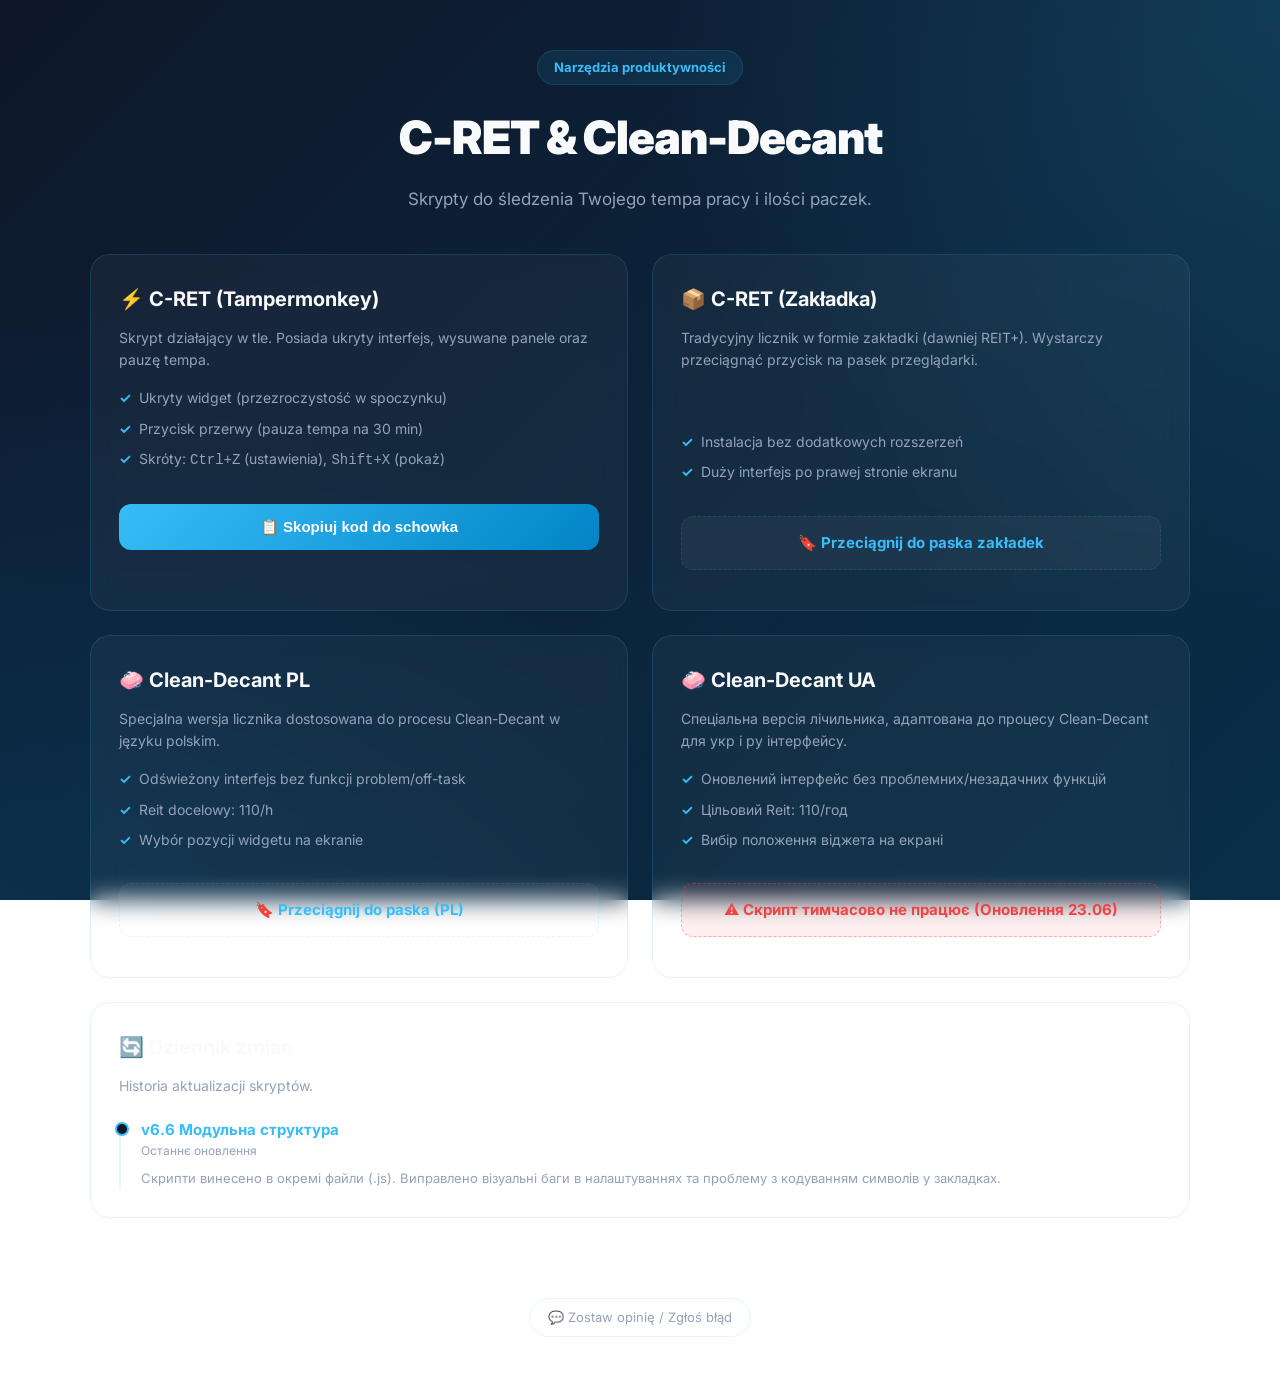
==== commit 9b408f27: "Refactor CSS variables and improve formatting" ====
--- a/index.html
+++ b/index.html
@@ -6,16 +6,37 @@
   <title>C-RET & Narzędzia | Skrypty</title>
   <style>
     @import url('https://fonts.googleapis.com/css2?family=Inter:wght@400;500;600;700;900&display=swap');
+
     :root {
-      --bg-dark: #0f172a; --bg-light: #082f49; --surface: rgba(255, 255, 255, 0.04);
-      --surface-hover: rgba(255, 255, 255, 0.08); --border: rgba(56, 189, 248, 0.15);
-      --text: #f8fafc; --text-muted: #94a3b8; --accent: #38bdf8; --accent-dark: #0284c7;
+      --bg-dark: #0f172a;
+      --bg-light: #082f49;
+      --surface: rgba(255, 255, 255, 0.04);
+      --surface-hover: rgba(255, 255, 255, 0.08);
+      --border: rgba(56, 189, 248, 0.15);
+      --text: #f8fafc;
+      --text-muted: #94a3b8;
+      --accent: #38bdf8;
+      --accent-dark: #0284c7;
     }
+
     * { margin: 0; padding: 0; box-sizing: border-box; }
+
     body {
-      background: radial-gradient(circle at top right, rgba(56, 189, 248, 0.15), transparent 40%), radial-gradient(circle at bottom left, rgba(2, 132, 199, 0.15), transparent 40%), linear-gradient(135deg, var(--bg-dark), var(--bg-light));
-      background-attachment: fixed; color: var(--text); font-family: 'Inter', sans-serif; line-height: 1.6; display: flex; flex-direction: column; align-items: center; min-height: 100vh; padding: 50px 20px 20px;
+      background: 
+        radial-gradient(circle at top right, rgba(56, 189, 248, 0.15), transparent 40%),
+        radial-gradient(circle at bottom left, rgba(2, 132, 199, 0.15), transparent 40%),
+        linear-gradient(135deg, var(--bg-dark), var(--bg-light));
+      background-attachment: fixed;
+      color: var(--text);
+      font-family: 'Inter', sans-serif;
+      line-height: 1.6;
+      display: flex;
+      flex-direction: column;
+      align-items: center;
+      min-height: 100vh;
+      padding: 50px 20px 20px;
     }
+
     .container { max-width: 1100px; width: 100%; flex: 1; }
     header { text-align: center; margin-bottom: 40px; }
     .badge { display: inline-block; background: rgba(56, 189, 248, 0.1); color: var(--accent); padding: 6px 16px; border-radius: 99px; font-size: 13px; font-weight: 700; margin-bottom: 16px; border: 1px solid var(--border); }
@@ -29,22 +50,30 @@
     .features-list { list-style: none; font-size: 14px; color: var(--text-muted); margin-bottom: 24px; }
     .features-list li { position: relative; padding-left: 20px; margin-bottom: 8px; }
     .features-list li::before { content: "✓"; position: absolute; left: 0; color: var(--accent); font-weight: bold; }
+    
     .btn { display: flex; align-items: center; justify-content: center; gap: 8px; width: 100%; padding: 14px 20px; border-radius: 12px; font-size: 15px; font-weight: 700; text-decoration: none; cursor: pointer; transition: all 0.25s ease; border: none; margin-bottom: 12px; }
     .btn-primary { background: linear-gradient(135deg, var(--accent), var(--accent-dark)); color: #fff; }
     .btn-primary:hover { transform: translateY(-2px); }
     .btn-secondary { background: var(--surface); color: var(--accent); border: 1px dashed var(--border); }
     .btn-secondary:hover { background: var(--surface-hover); border-color: var(--accent); }
+    
     #status { font-size: 13px; color: var(--accent); text-align: center; min-height: 20px; font-weight: 500; margin-bottom: 0; }
+    
     .changelog-wrapper { display: flex; flex-direction: column; gap: 16px; }
     .changelog-item { position: relative; padding-left: 20px; border-left: 2px solid var(--border); }
     .changelog-item::before { content: ''; position: absolute; left: -6px; top: 0; width: 10px; height: 10px; border-radius: 50%; background: var(--bg-dark); border: 2px solid var(--accent); }
     .changelog-version { font-weight: 700; color: var(--accent); font-size: 15px; margin-bottom: 4px; line-height: 1; }
     .changelog-date { font-size: 12px; color: var(--text-muted); margin-bottom: 8px; }
     .changelog-notes { font-size: 13px; color: var(--text-muted); }
+    
     footer { text-align: center; padding-top: 40px; padding-bottom: 20px; margin-top: auto; }
     .feedback-btn { background: transparent; color: var(--text-muted); border: 1px solid var(--border); padding: 8px 18px; border-radius: 99px; font-size: 13px; cursor: pointer; transition: all 0.2s; text-decoration: none; display: inline-flex; align-items: center; gap: 6px; }
     .feedback-btn:hover { background: var(--surface-hover); color: var(--text); border-color: var(--text-muted); }
-    @media (max-width: 800px) { .cards-grid { grid-template-columns: 1fr; } h1 { font-size: 36px; } }
+
+    @media (max-width: 800px) {
+      .cards-grid { grid-template-columns: 1fr; }
+      h1 { font-size: 36px; }
+    }
   </style>
 </head>
 <body>
@@ -66,7 +95,7 @@
           <li>Przycisk przerwy (pauza tempa na 30 min)</li>
           <li>Skróty: <code>Ctrl+Z</code> (ustawienia), <code>Shift+X</code> (pokaż)</li>
         </ul>
-        <button class="btn btn-primary" onclick="copyTampermonkeyCode()">
+        <button class="btn btn-primary" onclick="window.copyTampermonkeyCode()">
           📋 Skopiuj kod do schowka
         </button>
         <div id="status"></div>
@@ -80,7 +109,7 @@
           <li>Duży interfejs po prawej stronie ekranu</li>
         </ul>
         <a id="cret-bookmark-btn" class="btn btn-secondary" href="#">
-          ⏳ Завантаження...
+          ⏳ Ładowanie...
         </a>
       </div>
 
@@ -88,12 +117,12 @@
         <h2>🧼 Clean-Decant PL</h2>
         <p>Specjalna wersja licznika dostosowana do procesu Clean-Decant w języku polskim.</p>
         <ul class="features-list">
-          <li>Odświeżony interfejs без неону та тіней</li>
+          <li>Odświeżony interfejs bez funkcji problem/off-task</li>
           <li>Reit docelowy: 110/h</li>
           <li>Wybór pozycji widgetu na ekranie</li>
         </ul>
         <a id="cd-pl-bookmark-btn" class="btn btn-secondary" href="#">
-          ⏳ Завантаження...
+          ⏳ Ładowanie...
         </a>
       </div>
 
@@ -113,12 +142,13 @@
       <div class="card full-width">
         <h2>🔄 Dziennik zmian</h2>
         <p style="margin-bottom: 24px;">Historia aktualizacji skryptów.</p>
+        
         <div class="changelog-wrapper">
           <div class="changelog-item">
             <div class="changelog-version">v6.6 Модульна структура</div>
             <div class="changelog-date">Останнє оновлення</div>
             <div class="changelog-notes">
-              Скрипти винесено в окремі файли для легшого оновлення. Виправлено візуальні баги (зрізання) у панелі налаштувань.
+              Скрипти винесено в окремі файли (.js). Виправлено візуальні баги в налаштуваннях та проблему з кодуванням символів у закладках.
             </div>
           </div>
         </div>
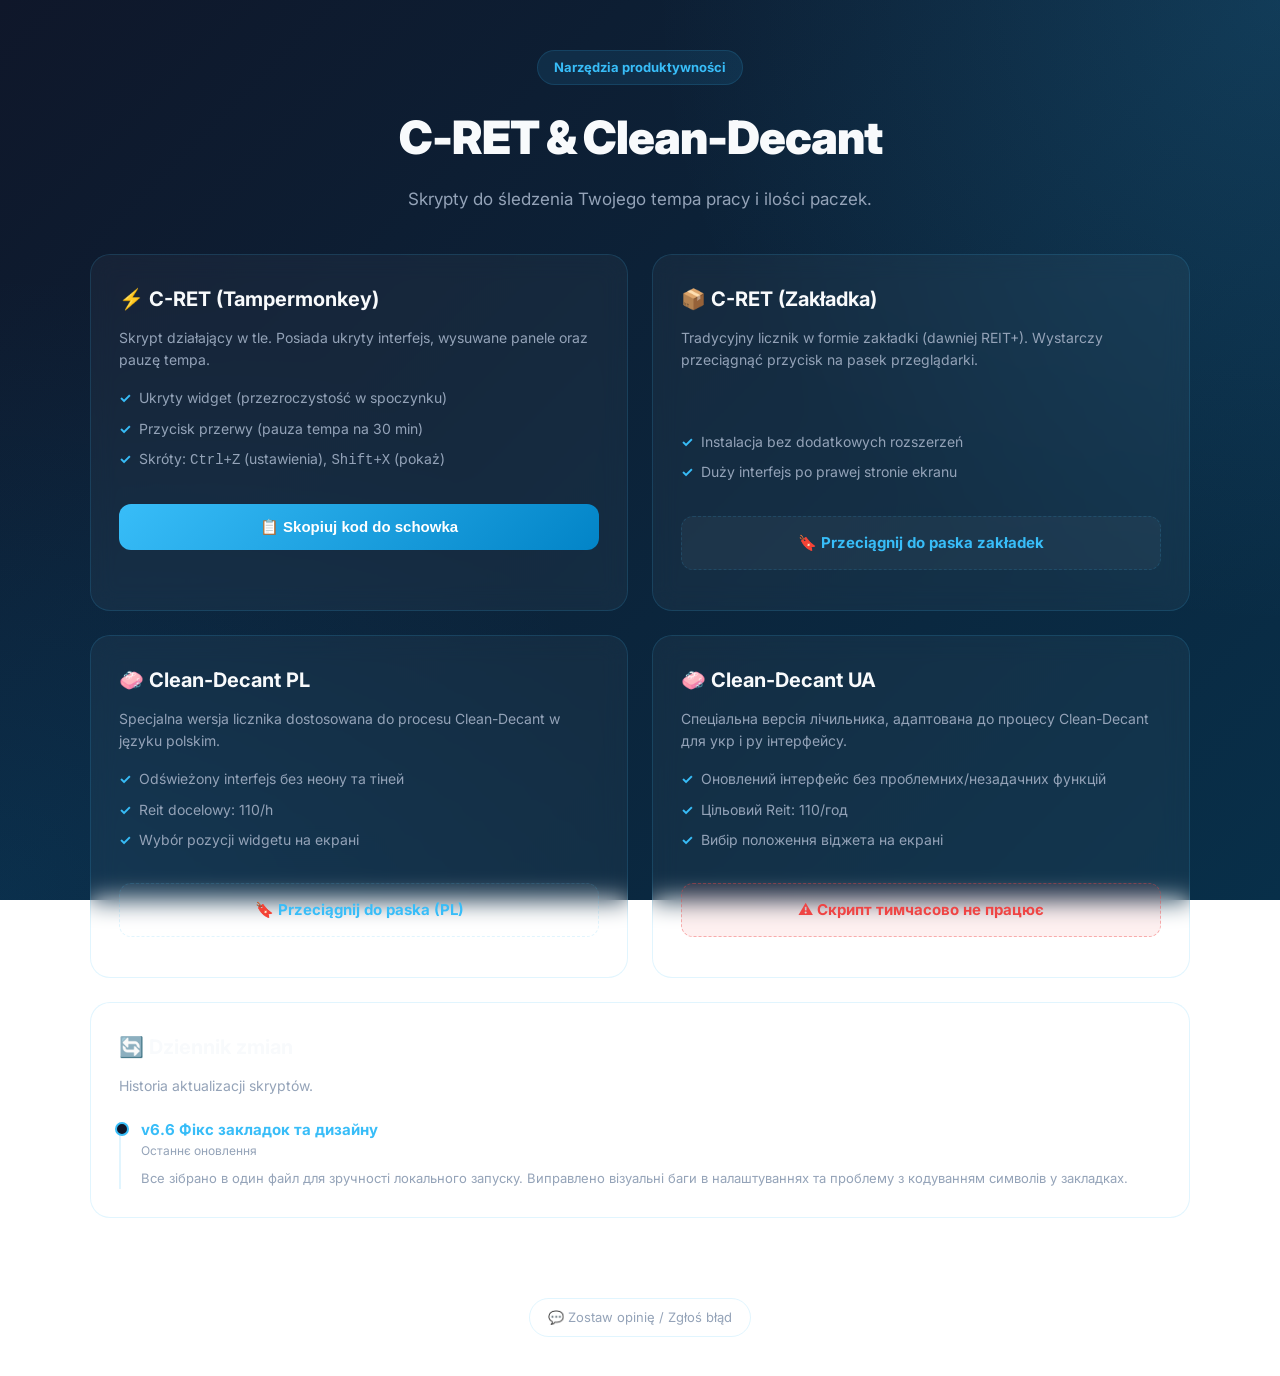
==== commit 3d6ea93b: "Update index.html" ====
--- a/index.html
+++ b/index.html
@@ -95,7 +95,7 @@
           <li>Przycisk przerwy (pauza tempa na 30 min)</li>
           <li>Skróty: <code>Ctrl+Z</code> (ustawienia), <code>Shift+X</code> (pokaż)</li>
         </ul>
-        <button class="btn btn-primary" onclick="window.copyTampermonkeyCode()">
+        <button class="btn btn-primary" onclick="copyTampermonkeyCode()">
           📋 Skopiuj kod do schowka
         </button>
         <div id="status"></div>
@@ -109,7 +109,7 @@
           <li>Duży interfejs po prawej stronie ekranu</li>
         </ul>
         <a id="cret-bookmark-btn" class="btn btn-secondary" href="#">
-          ⏳ Ładowanie...
+          🔖 Przeciągnij do paska zakładek
         </a>
       </div>
 
@@ -117,12 +117,12 @@
         <h2>🧼 Clean-Decant PL</h2>
         <p>Specjalna wersja licznika dostosowana do procesu Clean-Decant w języku polskim.</p>
         <ul class="features-list">
-          <li>Odświeżony interfejs bez funkcji problem/off-task</li>
+          <li>Odświeżony interfejs без неону та тіней</li>
           <li>Reit docelowy: 110/h</li>
-          <li>Wybór pozycji widgetu na ekranie</li>
+          <li>Wybór pozycji widgetu на екрані</li>
         </ul>
         <a id="cd-pl-bookmark-btn" class="btn btn-secondary" href="#">
-          ⏳ Ładowanie...
+          🔖 Przeciągnij do paska (PL)
         </a>
       </div>
 
@@ -135,20 +135,19 @@
           <li>Вибір положення віджета на екрані</li>
         </ul>
         <div class="btn" style="background: rgba(239, 68, 68, 0.08); color: #ef4444; border: 1px dashed rgba(239, 68, 68, 0.4); cursor: not-allowed; text-align: center;">
-          ⚠️ Скрипт тимчасово не працює (Оновлення 23.06)
+          ⚠️ Скрипт тимчасово не працює
         </div>
       </div>
 
       <div class="card full-width">
         <h2>🔄 Dziennik zmian</h2>
         <p style="margin-bottom: 24px;">Historia aktualizacji skryptów.</p>
-        
         <div class="changelog-wrapper">
           <div class="changelog-item">
-            <div class="changelog-version">v6.6 Модульна структура</div>
+            <div class="changelog-version">v6.6 Фікс закладок та дизайну</div>
             <div class="changelog-date">Останнє оновлення</div>
             <div class="changelog-notes">
-              Скрипти винесено в окремі файли (.js). Виправлено візуальні баги в налаштуваннях та проблему з кодуванням символів у закладках.
+              Все зібрано в один файл для зручності локального запуску. Виправлено візуальні баги в налаштуваннях та проблему з кодуванням символів у закладках.
             </div>
           </div>
         </div>
@@ -163,6 +162,1145 @@
     </a>
   </footer>
 
-  <script src="main.js"></script>
+  <script type="text/plain" id="cret-code-block">
+(() => {
+  if (window.scanCounterV28) return;
+  window.scanCounterV28 = true;
+  document.querySelectorAll('[data-reit-counter]').forEach((el) => el.remove());
+
+  const saveKey = 'scanCounterV28State';
+  const technoFont = 'Consolas,"Lucida Console","Courier New",monospace';
+  const dayHours = ['7:30', '8:30', '9:30', '10:30', '11:30', '12:30', '13:30', '14:30', '15:30', '16:30', '17:00'];
+  const nightHours = ['19:30', '20:30', '21:30', '22:30', '23:30', '00:30', '1:30', '2:30', '3:30', '4:30', '5:00'];
+  const currentHour = new Date().getHours();
+  const night = currentHour >= 17 || currentHour < 5;
+  const hours = night ? nightHours : dayHours;
+  const shiftName = night ? 'night' : 'day';
+
+  let total = 0, problemTotal = 0, seen = '', start = Date.now(), lastTrigger = '-';
+  let targetPerHour = 44, beforeBreak = 0, open = true, grace = 4 * 60 * 1000;
+  let offRemain = 30 * 60 * 1000, lastActivityTime = Date.now(), offLastTick = Date.now();
+  let triggerText = 'Wprowadź pojemnik', problemText = 'Zeskanuj - PROBLEM-SOLVE', nlpText = 'Zeskanuj новий NLP';
+  let skipNextPack = false, showRatePercent = false, showLeftInsteadTotal = false, autoStatusColor = false;
+  let manualColor = '#808080', miniOpacity = 100, miniSize = 12, miniPos = 'tl', hourCounts = {}, problemCounts = {}, lastSave = 0;
+
+  function initCounts() { hours.forEach((h) => { if (hourCounts[h] == null) hourCounts[h] = 0; if (problemCounts[h] == null) problemCounts[h] = 0; }); }
+
+  function loadState() {
+    try {
+      const s = JSON.parse(localStorage.getItem(saveKey) || '{}');
+      if (s.shift && s.shift !== shiftName) { initCounts(); return; }
+      start = Number(s.start) || Date.now();
+      problemTotal = Math.max(0, parseInt(s.problemTotal) || 0);
+      beforeBreak = Math.max(0, parseInt(s.beforeBreak) || 0);
+      targetPerHour = Math.max(1, parseInt(s.targetPerHour) || 44);
+      offRemain = Math.max(0, Number(s.offRemain) || 30 * 60 * 1000);
+      showRatePercent = !!s.showRatePercent;
+      showLeftInsteadTotal = !!s.showLeftInsteadTotal;
+      autoStatusColor = !!s.autoStatusColor;
+      manualColor = s.manualColor || '#808080';
+      miniPos = s.miniPos || 'tl';
+      miniOpacity = Math.min(100, Math.max(0, s.miniOpacity !== undefined ? parseInt(s.miniOpacity) : 100));
+      miniSize = Math.min(45, Math.max(10, parseInt(s.miniSize) || 12));
+      hourCounts = {}; problemCounts = {};
+      hours.forEach((h) => {
+        hourCounts[h] = Math.max(0, parseInt(s.hourCounts && s.hourCounts[h]) || 0);
+        problemCounts[h] = Math.max(0, parseInt(s.problemCounts && s.problemCounts[h]) || 0);
+      });
+      lastTrigger = s.lastTrigger || 'PRZYWRÓCONO';
+    } catch (_) { initCounts(); }
+  }
+
+  function saveState(force) {
+    const now = Date.now();
+    if (!force && now - lastSave < 1500) return;
+    lastSave = now;
+    try {
+      localStorage.setItem(saveKey, JSON.stringify({ shift: shiftName, savedAt: now, start, problemTotal, beforeBreak, targetPerHour, offRemain, showRatePercent, showLeftInsteadTotal, autoStatusColor, manualColor, miniOpacity, miniSize, miniPos, hourCounts, problemCounts, lastTrigger }));
+    } catch (_) {}
+  }
+
+  loadState(); initCounts();
+
+  const box = document.createElement('div');
+  box.setAttribute('data-reit-counter', 'mini');
+  box.style = 'position:fixed;background:transparent;color:' + manualColor + ';padding:4px 8px;font-size:' + miniSize + 'px;font-family:' + technoFont + ';z-index:999999;border-radius:12px;opacity:' + (miniOpacity / 100) + ';cursor:pointer;user-select:none;font-weight:900;letter-spacing:0;';
+
+  function applyMiniPos() {
+    box.style.top = 'auto'; box.style.bottom = 'auto'; box.style.left = 'auto'; box.style.right = 'auto';
+    if (miniPos === 'bl') { box.style.bottom = '34px'; box.style.left = '300px'; }
+    if (miniPos === 'br') { box.style.bottom = '34px'; box.style.right = '360px'; }
+    if (miniPos === 'tl') { box.style.top = '5px'; box.style.left = '300px'; }
+    if (miniPos === 'tr') { box.style.top = '5px'; box.style.right = '360px'; }
+  }
+  applyMiniPos(); document.body.appendChild(box);
+
+  const panel = document.createElement('div');
+  panel.setAttribute('data-reit-counter', 'panel');
+  panel.style = 'position:fixed;top:58px;bottom:24px;right:20px;background:rgba(248, 250, 252, 0.95);color:#1e293b;padding:16px;border-radius:16px;z-index:999999;font-family:' + technoFont + ';width:350px;overflow-y:auto;overflow-x:hidden;box-sizing:border-box;backdrop-filter:blur(12px);box-shadow:0 10px 30px -5px rgba(0,0,0,0.15), 0 0 0 1px rgba(0,0,0,0.05);scrollbar-width:thin;transform:translateX(0);opacity:1;pointer-events:auto;transition:transform .35s cubic-bezier(0.4, 0, 0.2, 1),opacity .35s ease';
+
+  panel.innerHTML = `
+  <div id="mainView" style="width:100%; box-sizing:border-box;">
+    <div style="display:flex; justify-content:space-between; align-items:center; margin-bottom:12px; border-bottom:1px solid rgba(0,0,0,0.06); padding-bottom:10px;">
+      <div style="font-size:18px; font-weight:900; color:#0f172a; letter-spacing:0.5px; text-transform:uppercase;">C-RET</div>
+      <button id="settingsBtn" title="Ustawienia" style="width:30px; height:30px; border:none; border-radius:8px; background:rgba(0,0,0,0.05); color:#0f172a; font-size:16px; cursor:pointer; transition:background 0.2s;">⚙️</button>
+    </div>
+    <div style="display:grid; grid-template-columns:1fr 1fr; gap:8px; margin-bottom:10px; width:100%; box-sizing:border-box;">
+      <div style="background:#ffffff; border:1px solid rgba(0,0,0,0.06); border-radius:10px; padding:10px;">
+        <div style="font-size:10px; color:#64748b; text-transform:uppercase; margin-bottom:4px; font-weight:700;">Trigger</div>
+        <div id="lt" style="font-size:12px; font-weight:700; color:#1e293b; word-break:break-all; line-height:1.2;">-</div>
+      </div>
+      <div style="background:#ffffff; border:1px solid rgba(0,0,0,0.06); border-radius:10px; padding:10px;">
+        <div style="font-size:10px; color:#64748b; text-transform:uppercase; margin-bottom:4px; font-weight:700;">Off Task</div>
+        <div id="off" style="font-size:18px; font-weight:900; color:#16a34a;">30:00</div>
+      </div>
+    </div>
+    <div style="display:grid; grid-template-columns:1fr 1fr; gap:8px; margin-bottom:12px; width:100%; box-sizing:border-box;">
+      <div style="background:linear-gradient(135deg, #ef4444, #dc2626); color:white; padding:12px 8px; border-radius:10px; text-align:center; text-transform:uppercase;">
+        <div style="font-size:10px; font-weight:900; opacity:0.9; margin-bottom:2px;">Problem</div>
+        <div id="pb" style="font-size:22px; font-weight:900;">0</div>
+      </div>
+      <div style="background:linear-gradient(135deg, #3b82f6, #2563eb); color:white; padding:12px 8px; border-radius:10px; text-align:center; text-transform:uppercase;">
+        <div style="font-size:10px; font-weight:900; opacity:0.9; margin-bottom:2px;">Pozostało</div>
+        <div id="left" style="font-size:22px; font-weight:900;">0</div>
+      </div>
+    </div>
+    <div id="hours" style="margin-top:8px; padding-bottom:10px; width:100%; box-sizing:border-box;"></div>
+  </div>
+  <div id="settingsView" style="display:none; width:100%; box-sizing:border-box;">
+    <div style="display:flex; align-items:center; margin-bottom:12px; border-bottom:1px solid rgba(0,0,0,0.06); padding-bottom:10px;">
+      <button id="backBtn" title="Powrót" style="width:30px; height:30px; border:none; border-radius:8px; background:rgba(0,0,0,0.05); color:#0f172a; font-size:18px; cursor:pointer; margin-right:10px; display:flex; align-items:center; justify-content:center;">‹</button>
+      <div style="font-size:16px; font-weight:900; color:#0f172a; text-transform:uppercase; letter-spacing:0.5px;">Ustawienia</div>
+    </div>
+    <div style="background:#ffffff; border:1px solid rgba(0,0,0,0.06); border-radius:10px; padding:12px; margin-bottom:10px; width:100%; box-sizing:border-box;">
+      <div style="display:grid; grid-template-columns:105px 1fr; gap:8px; align-items:center; font-size:11px; font-weight:700; color:#475569; text-transform:uppercase; width:100%; box-sizing:border-box;">
+        <label>Pozycja mini</label>
+        <select id="pos" style="width:100%; height:28px; border:1px solid #e2e8f0; border-radius:6px; cursor:pointer; background:#fff; font-family:\${technoFont}; font-weight:700; box-sizing:border-box; margin:0;">
+          <option value="bl" \${miniPos === 'bl' ? 'selected' : ''}>Dół - Lewo</option>
+          <option value="br" \${miniPos === 'br' ? 'selected' : ''}>Dół - Prawo</option>
+          <option value="tl" \${miniPos === 'tl' ? 'selected' : ''}>Góra - Lewo</option>
+          <option value="tr" \${miniPos === 'tr' ? 'selected' : ''}>Góra - Prawo</option>
+        </select>
+        <label>Kolor mini</label>
+        <input type="color" id="c" value="\${manualColor}" style="width:100%; height:28px; border:1px solid #e2e8f0; border-radius:6px; cursor:pointer; background:#fff; padding:0; box-sizing:border-box; margin:0;">
+        <label>Rozmiar mini</label>
+        <input type="range" id="s" min="10" max="45" value="\${miniSize}" style="width:100%; accent-color:#3b82f6; box-sizing:border-box; margin:0;">
+        <label>Widoczність</label>
+        <input type="range" id="o" min="0" max="100" value="\${miniOpacity}" style="width:100%; accent-color:#3b82f6; box-sizing:border-box; margin:0;">
+        <label>Reit/h cel</label>
+        <input type="text" inputmode="numeric" id="target" value="\${targetPerHour}" style="width:100%; padding:6px 10px; border-radius:6px; border:1px solid #e2e8f0; background:#f8fafc; color:#1e293b; font-family:\${technoFont}; font-weight:900; box-sizing:border-box; outline:none; margin:0;">
+      </div>
+    </div>
+    <div style="background:#ffffff; border:1px solid rgba(0,0,0,0.06); border-radius:10px; padding:12px; margin-bottom:10px; width:100%; box-sizing:border-box;">
+      <label style="display:flex; justify-content:space-between; align-items:center; margin-bottom:12px; font-size:11px; font-weight:900; text-transform:uppercase; color:#1e293b; cursor:pointer;">Tempo % / h <input id="ratePercent" type="checkbox" style="width:18px; height:18px; accent-color:#3b82f6; margin:0; cursor:pointer;" \${showRatePercent ? 'checked' : ''}></label>
+      <label style="display:flex; justify-content:space-between; align-items:center; margin-bottom:12px; font-size:11px; font-weight:900; text-transform:uppercase; color:#1e293b; cursor:pointer;">Pozostało замість суми <input id="leftMode" type="checkbox" style="width:18px; height:18px; accent-color:#3b82f6; margin:0; cursor:pointer;" \${showLeftInsteadTotal ? 'checked' : ''}></label>
+      <label style="display:flex; justify-content:space-between; align-items:center; font-size:11px; font-weight:900; text-transform:uppercase; color:#1e293b; cursor:pointer;">Auto-kolor tempa <input id="autoColor" type="checkbox" style="width:18px; height:18px; accent-color:#3b82f6; margin:0; cursor:pointer;" \${autoStatusColor ? 'checked' : ''}></label>
+    </div>
+    <div style="background:#ffffff; border:1px solid rgba(0,0,0,0.06); border-radius:10px; padding:12px; margin-bottom:16px; width:100%; box-sizing:border-box;">
+      <div style="font-size:10px; font-weight:900; text-transform:uppercase; margin-bottom:8px; color:#64748b;">Podgląd mini widgetu</div>
+      <div id="miniPreview" style="font-size:20px; font-weight:900; background:#f8fafc; border:1px solid #e2e8f0; border-radius:8px; padding:10px; text-align:center; color:#1e293b; width:100%; box-sizing:border-box;">0 | 0.00/h</div>
+    </div>
+    <button id="resetOff" style="width:100%; padding:10px; border:none; border-radius:8px; background:#facc15; color:#1e293b; font-family:\${technoFont}; font-size:13px; font-weight:900; cursor:pointer; text-transform:uppercase; transition:background 0.2s; margin-bottom:14px; box-sizing:border-box;">Reset Off Task</button>
+  </div>`;
+
+  document.body.appendChild(panel);
+  const mainView = panel.querySelector('#mainView');
+  const settingsView = panel.querySelector('#settingsView');
+  const tableBox = panel.querySelector('#hours');
+  const settingsHost = document.createElement('div');
+  settingsHost.id = 'settingsOnMain';
+  tableBox.replaceWith(settingsHost);
+  while (settingsView.children.length > 1) settingsHost.appendChild(settingsView.children[1]);
+  settingsView.appendChild(tableBox);
+
+  function esc(s) { return s.replace(/[.*+?^${}()|[\]\\]/g, '\\$&'); }
+  function cnt(txt, what) { return (txt.match(new RegExp(esc(what), 'gi')) || []).length; }
+  function fmt(ms) { if (ms < 0) ms = 0; let s = Math.floor(ms / 1000); const m = Math.floor(s / 60); s %= 60; return String(m).padStart(2, '0') + ':' + String(s).padStart(2, '0'); }
+  function timeNow() { return new Date().toLocaleTimeString('en-GB', { hour: '2-digit', minute: '2-digit', second: '2-digit' }); }
+  function minOf(h) { const a = h.split(':'); return +a[0] * 60 + +a[1]; }
+  function getSlot() {
+    const d = new Date(); let mins = d.getHours() * 60 + d.getMinutes(); let slots = hours.map(minOf);
+    if (night && mins < 360) mins += 1440;
+    if (night) slots = slots.map((x) => x < 360 ? x + 1440 : x);
+    for (let i = 0; i < slots.length; i++) { if (mins <= slots[i]) return hours[i]; }
+    return hours[hours.length - 1];
+  }
+  function hourlyTotal() { return hours.reduce((s, h) => s + (parseInt(hourCounts[h]) || 0), 0); }
+  function recalcTotal() { total = hourlyTotal() + (parseInt(beforeBreak) || 0); }
+  function currentRate() { const h = (Date.now() - start) / 3600000; return h > 0 ? hourlyTotal() / h : 0; }
+  function shiftTarget() { return targetPerHour * 10; }
+  function markActivity() { lastActivityTime = Date.now(); offLastTick = Date.now(); }
+  function miniColor(rate) {
+    if (!autoStatusColor) return manualColor;
+    const pct = targetPerHour > 0 ? rate / targetPerHour : 0;
+    return pct >= 1 ? '#16a34a' : pct >= 0.85 ? '#d97706' : '#dc2626';
+  }
+  function miniText() {
+    const rate = currentRate(), left = Math.max(0, shiftTarget() - total);
+    const main = showLeftInsteadTotal ? String(left) : String(total);
+    const r = showRatePercent ? (targetPerHour > 0 ? ((rate / targetPerHour) * 100).toFixed(0) : '0') + '%/h' : rate.toFixed(2) + '/h';
+    return main + ' | ' + r;
+  }
+  function applyMini() {
+    const rate = currentRate(); box.innerHTML = miniText(); box.style.color = miniColor(rate);
+    const p = panel.querySelector('#miniPreview'); if (p) { p.textContent = miniText(); p.style.color = miniColor(rate); }
+  }
+  function addPacks(n) { n = parseInt(n) || 0; if (n <= 0) return; const slot = getSlot(); hourCounts[slot] += n; recalcTotal(); lastTrigger = 'RĘCZNIE +' + n + ' ' + timeNow(); markActivity(); saveState(true); render(); }
+  function removePack() { const slot = getSlot(); if (hourlyTotal() > 0) { hourCounts[slot] = Math.max(0, hourCounts[slot] - 1); recalcTotal(); lastTrigger = 'RĘCZNIE -1 ' + timeNow(); saveState(true); render(); } }
+  function addProblem(n) { n = parseInt(n) || 0; if (n <= 0) return; problemTotal += n; problemCounts[getSlot()] += n; lastTrigger = 'PROBLEM ' + timeNow(); markActivity(); saveState(true); render(); }
+  function bindCountInputs() {
+    panel.querySelectorAll('.hc').forEach((inp) => {
+      inp.oninput = (e) => { hourCounts[e.target.getAttribute('data-h')] = Math.max(0, parseInt(e.target.value) || 0); recalcTotal(); updateTop(); saveState(); };
+      inp.onblur = (e) => { e.target.value = hourCounts[e.target.getAttribute('data-h')] || 0; lastTrigger = 'RĘCZNIE ' + timeNow(); renderHours(true); saveState(true); render(); };
+    });
+    const bb = panel.querySelector('#beforeBreak');
+    if (bb) {
+      bb.oninput = (e) => { beforeBreak = Math.max(0, parseInt(e.target.value) || 0); recalcTotal(); updateTop(); saveState(); };
+      bb.onblur = (e) => { e.target.value = beforeBreak || 0; lastTrigger = 'RĘCZNIE ' + timeNow(); renderHours(true); saveState(true); render(); };
+    }
+  }
+  function renderHours(force) {
+    const active = document.activeElement;
+    if (!force && active && panel.contains(active) && (active.classList.contains('hc') || active.id === 'beforeBreak')) return;
+    const visibleHours = night ? nightHours : dayHours;
+    const max = Math.max(targetPerHour, beforeBreak, ...visibleHours.map((h) => hourCounts[h] || 0), 1);
+    let rows = visibleHours.map((h) => {
+      const val = hourCounts[h] || 0; const bars = Math.min(100, Math.round((val / max) * 100)); const good = val >= targetPerHour;
+      return \`<div style="display:grid; grid-template-columns:40px 45px 1fr; gap:10px; align-items:center; background:#ffffff; border:1px solid rgba(0,0,0,0.05); border-radius:8px; padding:6px 10px; margin-bottom:6px; border-left:4px solid \${good ? '#22c55e' : '#cbd5e1'}; width:100%; box-sizing:border-box;">
+        <b style="font-size:12px; text-align:left; color:#475569;">\${h}</b>
+        <input class="hc" data-h="\${h}" type="text" inputmode="numeric" value="\${val}" style="width:100%; padding:4px 6px; border:1px solid #e2e8f0; border-radius:4px; background:#f8fafc; color:#1e293b; text-align:center; font-family:\${technoFont}; font-weight:900; outline:none; font-size:12px; box-sizing:border-box;">
+        <div style="height:6px; background:#f1f5f9; border-radius:999px; overflow:hidden; width:100%;">
+          <div style="height:100%; width:\${bars}%; background:\${good ? '#22c55e' : '#3b82f6'}; border-radius:999px; transition:width 0.4s ease;"></div>
+        </div>
+      </div>\`;
+    }).join('');
+    const bbBars = Math.min(100, Math.round((beforeBreak / max) * 100));
+    rows += \`<div style="display:grid; grid-template-columns:85px 45px 1fr; gap:10px; align-items:center; background:#f8fafc; border:1px solid rgba(0,0,0,0.06); border-radius:8px; padding:6px 10px; margin-top:12px; margin-bottom:6px; border-left:4px solid #94a3b8; width:100%; box-sizing:border-box;">
+      <b style="font-size:11px; text-align:left; color:#475569;">Przed przerwą</b>
+      <input id="beforeBreak" type="text" inputmode="numeric" value="\${beforeBreak}" style="width:100%; padding:4px 6px; border:1px solid #e2e8f0; border-radius:4px; background:#ffffff; color:#1e293b; text-align:center; font-family:\${technoFont}; font-weight:900; outline:none; font-size:12px; box-sizing:border-box;">
+      <div style="height:6px; background:#e2e8f0; border-radius:999px; overflow:hidden; width:100%;">
+        <div style="height:100%; width:\${Math.min(100, Math.round((beforeBreak / max) * 100))}%; background:#94a3b8; border-radius:999px; transition:width 0.4s ease;"></div>
+      </div>
+    </div>\`;
+    panel.querySelector('#hours').innerHTML = rows; bindCountInputs();
+  }
+  function updateTop() { applyMini(); panel.querySelector('#left').textContent = Math.max(0, shiftTarget() - total); }
+  function render() {
+    recalcTotal(); const now = Date.now();
+    if (now - lastActivityTime > grace) { offRemain -= now - offLastTick; if (offRemain < 0) offRemain = 0; }
+    offLastTick = now;
+    panel.querySelector('#lt').textContent = lastTrigger; panel.querySelector('#off').textContent = fmt(offRemain);
+    panel.querySelector('#pb').textContent = problemTotal; panel.querySelector('#left').textContent = Math.max(0, shiftTarget() - total);
+    applyMini(); renderHours(false); saveState();
+  }
+  function scan() {
+    const txt = document.body.innerText || '', m = cnt(txt, triggerText), p = cnt(seen, triggerText), pm = cnt(txt, problemText), pp = cnt(seen, problemText), nlpm = cnt(txt, nlpText), nlpp = cnt(seen, nlpText);
+    if (nlpm > nlpp) { skipNextPack = true; lastTrigger = 'NLP: POMIŃ NASTĘPNĄ ' + timeNow(); markActivity(); render(); }
+    if (pm > pp) addProblem(pm - pp);
+    else if (m > p) { let diff = m - p; if (skipNextPack) { diff--; skipNextPack = false; lastTrigger = 'POMINIĘTO PO NLP ' + timeNow(); } if (diff > 0) addPacks(diff); }
+    seen = txt;
+  }
+  function toggleUI() { open = !open; panel.style.transform = open ? 'translateX(0)' : 'translateX(370px)'; panel.style.opacity = open ? '1' : '0'; panel.style.pointerEvents = open ? 'auto' : 'none'; }
+  function showSettings(v) { panel.querySelector('#mainView').style.display = v ? 'none' : 'block'; panel.querySelector('#settingsView').style.display = v ? 'block' : 'none'; applyMini(); }
+
+  setInterval(scan, 1000); setInterval(render, 1000); window.addEventListener('beforeunload', () => saveState(true)); box.onclick = toggleUI;
+  document.addEventListener('keydown', (e) => { if (e.shiftKey && e.key.toLowerCase() === 'u') toggleUI(); if (e.altKey && e.key.toLowerCase() === 'p') removePack(); if (e.altKey && e.key.toLowerCase() === 'o') addPacks(1); });
+  panel.querySelector('#settingsBtn').onclick = () => showSettings(true); panel.querySelector('#backBtn').onclick = () => showSettings(false);
+  panel.querySelector('#ratePercent').checked = showRatePercent; panel.querySelector('#leftMode').checked = showLeftInsteadTotal; panel.querySelector('#autoColor').checked = autoStatusColor;
+  panel.querySelector('#pos').onchange = (e) => { miniPos = e.target.value; applyMiniPos(); saveState(true); };
+  panel.querySelector('#ratePercent').onchange = (e) => { showRatePercent = e.target.checked; saveState(true); applyMini(); };
+  panel.querySelector('#leftMode').onchange = (e) => { showLeftInsteadTotal = e.target.checked; saveState(true); applyMini(); };
+  panel.querySelector('#autoColor').onchange = (e) => { autoStatusColor = e.target.checked; saveState(true); applyMini(); };
+  panel.querySelector('#resetOff').onclick = () => { offRemain = 30 * 60 * 1000; lastActivityTime = Date.now(); offLastTick = Date.now(); saveState(true); render(); };
+  panel.querySelector('#c').oninput = (e) => { manualColor = e.target.value; saveState(true); applyMini(); };
+  panel.querySelector('#s').oninput = (e) => { miniSize = parseInt(e.target.value) || 12; box.style.fontSize = miniSize + 'px'; saveState(true); };
+  panel.querySelector('#o').oninput = (e) => { miniOpacity = parseInt(e.target.value) || 0; box.style.opacity = miniOpacity / 100; saveState(true); };
+  panel.querySelector('#target').oninput = (e) => { targetPerHour = parseInt(e.target.value) || 44; saveState(true); render(); };
+  render(); scan(); renderHours(true); applyMini();
+})();
+  </script>
+
+  <script type="text/plain" id="cd-pl-code-block">
+(() => {
+  if (window.scanCounterV28) return;
+  window.scanCounterV28 = true;
+  document.querySelectorAll('[data-reit-counter]').forEach((el) => el.remove());
+
+  const saveKey = 'scanCounterV28State';
+  const technoFont = 'Consolas,"Lucida Console","Courier New",monospace';
+  const dayHours = ['7:30', '8:30', '9:30', '10:30', '11:30', '12:30', '13:30', '14:30', '15:30', '16:30', '17:00'];
+  const nightHours = ['19:30', '20:30', '21:30', '22:30', '23:30', '00:30', '1:30', '2:30', '3:30', '4:30', '5:00'];
+  const currentHour = new Date().getHours();
+  const night = currentHour >= 17 || currentHour < 5;
+  const hours = night ? nightHours : dayHours;
+  const shiftName = night ? 'night' : 'day';
+
+  let total = 0, seen = '', start = Date.now(), lastTrigger = '-';
+  let targetPerHour = 110, beforeBreak = 0, open = true;
+  let triggerText = 'Wprowadź pojemnik', nlpText = 'Zeskanuj новий NLP';
+  let skipNextPack = false, showLeftInsteadTotal = false, autoStatusColor = false;
+  let manualColor = '#a0a0a0', miniOpacity = 100, miniSize = 18, miniPos = 'bl', hourCounts = {}, lastSave = 0;
+
+  function initCounts() { hours.forEach((h) => { if (hourCounts[h] == null) hourCounts[h] = 0; }); }
+
+  function loadState() {
+    try {
+      const s = JSON.parse(localStorage.getItem(saveKey) || '{}');
+      if (s.shift !== shiftName) { initCounts(); return; }
+      start = Number(s.start) || Date.now();
+      beforeBreak = Math.max(0, parseInt(s.beforeBreak) || 0);
+      targetPerHour = Math.max(1, parseInt(s.targetPerHour) || 110);
+      showLeftInsteadTotal = !!s.showLeftInsteadTotal;
+      autoStatusColor = !!s.autoStatusColor;
+      manualColor = s.manualColor || '#a0a0a0';
+      miniPos = s.miniPos || 'bl';
+      miniOpacity = Math.min(100, Math.max(0, s.miniOpacity !== undefined ? parseInt(s.miniOpacity) : 100));
+      miniSize = Math.min(45, Math.max(10, parseInt(s.miniSize) || 18));
+      hourCounts = {};
+      hours.forEach((h) => { hourCounts[h] = Math.max(0, parseInt(s.hourCounts && s.hourCounts[h]) || 0); });
+      lastTrigger = s.lastTrigger || 'PRZYWRÓCONO';
+    } catch (_) { initCounts(); }
+  }
+
+  function saveState(force) {
+    const now = Date.now();
+    if (!force && now - lastSave < 1500) return;
+    lastSave = now;
+    try {
+      localStorage.setItem(saveKey, JSON.stringify({ shift: shiftName, savedAt: now, start, beforeBreak, targetPerHour, showLeftInsteadTotal, autoStatusColor, manualColor, miniPos, miniOpacity, miniSize, hourCounts, lastTrigger }));
+    } catch (_) {}
+  }
+
+  loadState(); initCounts();
+
+  const box = document.createElement('div');
+  box.setAttribute('data-reit-counter', 'mini');
+  box.style = 'position:fixed;background:transparent;color:' + manualColor + ';padding:4px 8px;font-size:' + miniSize + 'px;font-family:' + technoFont + ';z-index:999999;border-radius:12px;opacity:' + (miniOpacity / 100) + ';cursor:pointer;user-select:none;font-weight:900;letter-spacing:0;';
+  function applyMiniPos() {
+    box.style.top = 'auto'; box.style.bottom = 'auto'; box.style.left = 'auto'; box.style.right = 'auto';
+    if (miniPos === 'bl') { box.style.bottom = '34px'; box.style.left = '300px'; }
+    if (miniPos === 'br') { box.style.bottom = '34px'; box.style.right = '360px'; }
+    if (miniPos === 'tl') { box.style.top = '5px'; box.style.left = '300px'; }
+    if (miniPos === 'tr') { box.style.top = '5px'; box.style.right = '360px'; }
+  }
+  applyMiniPos(); document.body.appendChild(box);
+
+  const panel = document.createElement('div');
+  panel.setAttribute('data-reit-counter', 'panel');
+  panel.style = 'position:fixed;top:58px;bottom:24px;right:20px;background:rgba(248, 250, 252, 0.95);color:#1e293b;padding:16px;border-radius:16px;z-index:999999;font-family:' + technoFont + ';width:350px;overflow-y:auto;overflow-x:hidden;box-sizing:border-box;backdrop-filter:blur(12px);box-shadow:0 10px 30px -5px rgba(0,0,0,0.15), 0 0 0 1px rgba(0,0,0,0.05);scrollbar-width:thin;transform:translateX(0);opacity:1;pointer-events:auto;transition:transform .35s cubic-bezier(0.4, 0, 0.2, 1),opacity .35s ease';
+  
+  panel.innerHTML = `
+  <div id="mainView" style="width:100%; box-sizing:border-box;">
+    <div style="display:flex; justify-content:space-between; align-items:center; margin-bottom:12px; border-bottom:1px solid rgba(0,0,0,0.06); padding-bottom:10px;">
+      <div style="font-size:18px; font-weight:900; color:#0f172a; letter-spacing:0.5px; text-transform:uppercase;">Clean-Decant PL</div>
+      <button id="settingsBtn" title="Ustawienia" style="width:30px; height:30px; border:none; border-radius:8px; background:rgba(0,0,0,0.05); color:#0f172a; font-size:16px; cursor:pointer; transition:background 0.2s;">⚙️</button>
+    </div>
+    <div style="display:grid; grid-template-columns:1fr; gap:8px; margin-bottom:10px; width:100%; box-sizing:border-box;">
+      <div style="background:#ffffff; border:1px solid rgba(0,0,0,0.06); border-radius:10px; padding:10px;">
+        <div style="font-size:10px; color:#64748b; text-transform:uppercase; margin-bottom:4px; font-weight:700;">Trigger</div>
+        <div id="lt" style="font-size:12px; font-weight:700; color:#1e293b; word-break:break-all; line-height:1.2;">-</div>
+      </div>
+    </div>
+    <div style="display:grid; grid-template-columns:1fr; gap:8px; margin-bottom:12px; width:100%; box-sizing:border-box;">
+      <div style="background:linear-gradient(135deg, #3b82f6, #2563eb); color:white; padding:12px 8px; border-radius:10px; text-align:center; text-transform:uppercase;">
+        <div style="font-size:10px; font-weight:900; opacity:0.9; margin-bottom:2px;">Pozostało</div>
+        <div id="left" style="font-size:22px; font-weight:900;">0</div>
+      </div>
+    </div>
+    <div id="hours" style="margin-top:8px; padding-bottom:10px; width:100%; box-sizing:border-box;"></div>
+  </div>
+  <div id="settingsView" style="display:none; width:100%; box-sizing:border-box;">
+    <div style="display:flex; align-items:center; margin-bottom:12px; border-bottom:1px solid rgba(0,0,0,0.06); padding-bottom:10px;">
+      <button id="backBtn" title="Powrót" style="width:30px; height:30px; border:none; border-radius:8px; background:rgba(0,0,0,0.05); color:#0f172a; font-size:18px; cursor:pointer; margin-right:10px; display:flex; align-items:center; justify-content:center;">‹</button>
+      <div style="font-size:16px; font-weight:900; color:#0f172a; text-transform:uppercase; letter-spacing:0.5px;">Ustawienia</div>
+    </div>
+    <div style="background:#ffffff; border:1px solid rgba(0,0,0,0.06); border-radius:10px; padding:12px; margin-bottom:10px; width:100%; box-sizing:border-box;">
+      <div style="display:grid; grid-template-columns:105px 1fr; gap:8px; align-items:center; font-size:11px; font-weight:700; color:#475569; text-transform:uppercase; width:100%; box-sizing:border-box;">
+        <label>Pozycja mini</label>
+        <select id="pos" style="width:100%; height:28px; border:1px solid #e2e8f0; border-radius:6px; cursor:pointer; background:#fff; font-family:\${technoFont}; font-weight:700; box-sizing:border-box; margin:0;">
+          <option value="bl" \${miniPos === 'bl' ? 'selected' : ''}>Dół - Lewo</option>
+          <option value="br" \${miniPos === 'br' ? 'selected' : ''}>Dół - Prawo</option>
+          <option value="tl" \${miniPos === 'tl' ? 'selected' : ''}>Góra - Lewo</option>
+          <option value="tr" \${miniPos === 'tr' ? 'selected' : ''}>Góra - Prawo</option>
+        </select>
+        <label>Kolor mini</label>
+        <input type="color" id="c" value="\${manualColor}" style="width:100%; height:28px; border:1px solid #e2e8f0; border-radius:6px; cursor:pointer; background:#fff; padding:0; box-sizing:border-box; margin:0;">
+        <label>Rozmiar mini</label>
+        <input type="range" id="s" min="10" max="45" value="\${miniSize}" style="width:100%; accent-color:#3b82f6; box-sizing:border-box; margin:0;">
+        <label>Widoczність</label>
+        <input type="range" id="o" min="0" max="100" value="\${miniOpacity}" style="width:100%; accent-color:#3b82f6; box-sizing:border-box; margin:0;">
+        <label>Reit/h cel</label>
+        <input type="text" inputmode="numeric" id="target" value="\${targetPerHour}" style="width:100%; padding:6px 10px; border-radius:6px; border:1px solid #e2e8f0; background:#f8fafc; color:#1e293b; font-family:\${technoFont}; font-weight:900; box-sizing:border-box; outline:none; margin:0;">
+      </div>
+    </div>
+    <div style="background:#ffffff; border:1px solid rgba(0,0,0,0.06); border-radius:10px; padding:12px; margin-bottom:10px; width:100%; box-sizing:border-box;">
+      <label style="display:flex; justify-content:space-between; align-items:center; margin-bottom:12px; font-size:11px; font-weight:900; text-transform:uppercase; color:#1e293b; cursor:pointer;">Tempo % / h <input id="ratePercent" type="checkbox" style="width:18px; height:18px; accent-color:#3b82f6; margin:0; cursor:pointer;" \${showRatePercent ? 'checked' : ''}></label>
+      <label style="display:flex; justify-content:space-between; align-items:center; margin-bottom:12px; font-size:11px; font-weight:900; text-transform:uppercase; color:#1e293b; cursor:pointer;">Pozostało замість суми <input id="leftMode" type="checkbox" style="width:18px; height:18px; accent-color:#3b82f6; margin:0; cursor:pointer;" \${showLeftInsteadTotal ? 'checked' : ''}></label>
+      <label style="display:flex; justify-content:space-between; align-items:center; font-size:11px; font-weight:900; text-transform:uppercase; color:#1e293b; cursor:pointer;">Auto-kolor tempa <input id="autoColor" type="checkbox" style="width:18px; height:18px; accent-color:#3b82f6; margin:0; cursor:pointer;" \${autoStatusColor ? 'checked' : ''}></label>
+    </div>
+    <div style="background:#ffffff; border:1px solid rgba(0,0,0,0.06); border-radius:10px; padding:12px; margin-bottom:16px; width:100%; box-sizing:border-box;">
+      <div style="font-size:10px; font-weight:900; text-transform:uppercase; margin-bottom:8px; color:#64748b;">Podgląd mini widgetu</div>
+      <div id="miniPreview" style="font-size:20px; font-weight:900; background:#f8fafc; border:1px solid #e2e8f0; border-radius:8px; padding:10px; text-align:center; color:#1e293b; width:100%; box-sizing:border-box;">0 | 0.00/h</div>
+    </div>
+  </div>`;
+  document.body.appendChild(panel);
+  const mainView = panel.querySelector('#mainView'), settingsView = panel.querySelector('#settingsView'), tableBox = panel.querySelector('#hours');
+  const settingsHost = document.createElement('div'); settingsHost.id = 'settingsOnMain'; tableBox.replaceWith(settingsHost);
+  while (settingsView.children.length > 1) settingsHost.appendChild(settingsView.children[1]); settingsView.appendChild(tableBox);
+  
+  function esc(s) { return s.replace(/[.*+?^${}()|[\]\\]/g, '\\$&'); }
+  function cnt(txt, what) { return (txt.match(new RegExp(esc(what), 'gi')) || []).length; }
+  function timeNow() { return new Date().toLocaleTimeString('en-GB', { hour: '2-digit', minute: '2-digit', second: '2-digit' }); }
+  function minOf(h) { const a = h.split(':'); return +a[0] * 60 + +a[1]; }
+  function getSlot() {
+    const d = new Date(); let mins = d.getHours() * 60 + d.getMinutes(); let slots = hours.map(minOf);
+    if (night && mins < 360) mins += 1440;
+    if (night) slots = slots.map((x) => x < 360 ? x + 1440 : x);
+    for (let i = 0; i < slots.length; i++) { if (mins <= slots[i]) return hours[i]; }
+    return hours[hours.length - 1];
+  }
+  function hourlyTotal() { return hours.reduce((s, h) => s + (parseInt(hourCounts[h]) || 0), 0); }
+  function recalcTotal() { total = hourlyTotal() + (parseInt(beforeBreak) || 0); }
+  function currentRate() { const h = (Date.now() - start) / 3600000; return h > 0 ? hourlyTotal() / h : 0; }
+  function shiftTarget() { return targetPerHour * 10; }
+  function miniColor(rate) {
+    if (!autoStatusColor) return manualColor;
+    const pct = targetPerHour > 0 ? rate / targetPerHour : 0;
+    return pct >= 1 ? '#16a34a' : pct >= 0.85 ? '#d97706' : '#dc2626';
+  }
+  function miniText() {
+    const rate = currentRate(), left = Math.max(0, shiftTarget() - total);
+    return (showLeftInsteadTotal ? String(left) : String(total)) + ' | ' + rate.toFixed(2) + '/h';
+  }
+  function applyMini() {
+    const rate = currentRate(); box.innerHTML = miniText(); box.style.color = miniColor(rate);
+    const p = panel.querySelector('#miniPreview'); if (p) { p.textContent = miniText(); p.style.color = miniColor(rate); }
+  }
+  function addPacks(n) {
+    n = parseInt(n) || 0; if (n <= 0) return;
+    hourCounts[getSlot()] += n; recalcTotal(); lastTrigger = 'RĘCZNIE +' + n + ' ' + timeNow(); saveState(true); render();
+  }
+  function removePack() {
+    const slot = getSlot();
+    if (hourlyTotal() > 0) { hourCounts[slot] = Math.max(0, hourCounts[slot] - 1); recalcTotal(); lastTrigger = 'RĘCZNIE -1 ' + timeNow(); saveState(true); render(); }
+  }
+  function bindCountInputs() {
+    panel.querySelectorAll('.hc').forEach((inp) => {
+      inp.oninput = (e) => { hourCounts[e.target.getAttribute('data-h')] = Math.max(0, parseInt(e.target.value) || 0); recalcTotal(); applyMini(); panel.querySelector('#left').textContent = Math.max(0, shiftTarget() - total); saveState(); };
+      inp.onblur = (e) => { e.target.value = hourCounts[e.target.getAttribute('data-h')] || 0; lastTrigger = 'RĘCZNIE ' + timeNow(); renderHours(true); saveState(true); render(); };
+    });
+    const bb = panel.querySelector('#beforeBreak');
+    if (bb) {
+      bb.oninput = (e) => { beforeBreak = Math.max(0, parseInt(e.target.value) || 0); recalcTotal(); applyMini(); panel.querySelector('#left').textContent = Math.max(0, shiftTarget() - total); saveState(); };
+      bb.onblur = (e) => { e.target.value = beforeBreak || 0; lastTrigger = 'RĘCZNIE ' + timeNow(); renderHours(true); saveState(true); render(); };
+    }
+  }
+  function renderHours(force) {
+    const active = document.activeElement;
+    if (!force && active && panel.contains(active) && (active.classList.contains('hc') || active.id === 'beforeBreak')) return;
+    const visibleHours = night ? nightHours : dayHours;
+    const max = Math.max(targetPerHour, beforeBreak, ...visibleHours.map((h) => hourCounts[h] || 0), 1);
+    let rows = visibleHours.map((h) => {
+      const val = hourCounts[h] || 0, bars = Math.min(100, Math.round((val / max) * 100)), good = val >= targetPerHour;
+      return \`<div style="display:grid; grid-template-columns:40px 45px 1fr; gap:10px; align-items:center; background:#ffffff; border:1px solid rgba(0,0,0,0.05); border-radius:8px; padding:6px 10px; margin-bottom:6px; border-left:4px solid \${good ? '#22c55e' : '#cbd5e1'}; width:100%; box-sizing:border-box;"><b style="font-size:12px; text-align:left; color:#475569;">\${h}</b><input class="hc" data-h="\${h}" type="text" inputmode="numeric" value="\${val}" style="width:100%; padding:4px 6px; border:1px solid #e2e8f0; border-radius:4px; background:#f8fafc; color:#1e293b; text-align:center; font-family:\${technoFont}; font-weight:900; outline:none; font-size:12px; box-sizing:border-box;"><div style="height:6px; background:#f1f5f9; border-radius:999px; overflow:hidden; width:100%;"><div style="height:100%; width:\${bars}%; background:\${good ? '#22c55e' : '#3b82f6'}; border-radius:999px; transition:width 0.4s ease;"></div></div></div>\`;
+    }).join('');
+    rows += \`<div style="display:grid; grid-template-columns:85px 45px 1fr; gap:10px; align-items:center; background:#f8fafc; border:1px solid rgba(0,0,0,0.06); border-radius:8px; padding:6px 10px; margin-top:12px; margin-bottom:6px; border-left:4px solid #94a3b8; width:100%; box-sizing:border-box;"><b style="font-size:11px; text-align:left; color:#475569;">Przed przerwą</b><input id="beforeBreak" type="text" inputmode="numeric" value="\${beforeBreak}" style="width:100%; padding:4px 6px; border:1px solid #e2e8f0; border-radius:4px; background:#ffffff; color:#1e293b; text-align:center; font-family:\${technoFont}; font-weight:900; outline:none; font-size:12px; box-sizing:border-box;"><div style="height:6px; background:#e2e8f0; border-radius:999px; overflow:hidden; width:100%;"><div style="height:100%; width:\${Math.min(100, Math.round((beforeBreak / max) * 100))}%; background:#94a3b8; border-radius:999px; transition:width 0.4s ease;"></div></div></div>\`;
+    panel.querySelector('#hours').innerHTML = rows; bindCountInputs();
+  }
+  function render() {
+    recalcTotal(); panel.querySelector('#lt').textContent = lastTrigger; panel.querySelector('#left').textContent = Math.max(0, shiftTarget() - total);
+    applyMini(); renderHours(false); saveState();
+  }
+  function scan() {
+    const txt = document.body.innerText || '', m = cnt(txt, triggerText), p = cnt(seen, triggerText), nlpm = cnt(txt, nlpText), nlpp = cnt(seen, nlpText);
+    if (nlpm > nlpp) { skipNextPack = true; lastTrigger = 'NLP: POMIŃ NASTĘPNĄ ' + timeNow(); render(); }
+    if (m > p) { let diff = m - p; if (skipNextPack) { diff--; skipNextPack = false; lastTrigger = 'POMINIĘTO PO NLP ' + timeNow(); } if (diff > 0) addPacks(diff); }
+    seen = txt;
+  }
+  function toggleUI() { open = !open; panel.style.transform = open ? 'translateX(0)' : 'translateX(370px)'; panel.style.opacity = open ? '1' : '0'; panel.style.pointerEvents = open ? 'auto' : 'none'; }
+  function showSettings(v) { panel.querySelector('#mainView').style.display = v ? 'none' : 'block'; panel.querySelector('#settingsView').style.display = v ? 'block' : 'none'; applyMini(); }
+
+  setInterval(scan, 1000); setInterval(render, 1000); window.addEventListener('beforeunload', () => saveState(true)); box.onclick = toggleUI;
+  document.addEventListener('keydown', (e) => { if (e.altKey && e.key.toLowerCase() === 'l') toggleUI(); if (e.altKey && e.key.toLowerCase() === 'p') removePack(); if (e.altKey && e.key.toLowerCase() === 'o') addPacks(1); });
+  panel.querySelector('#settingsBtn').onclick = () => showSettings(true); panel.querySelector('#backBtn').onclick = () => showSettings(false);
+  panel.querySelector('#leftMode').checked = showLeftInsteadTotal; panel.querySelector('#autoColor').checked = autoStatusColor;
+  panel.querySelector('#pos').onchange = (e) => { miniPos = e.target.value; applyMiniPos(); saveState(true); };
+  panel.querySelector('#leftMode').onchange = (e) => { showLeftInsteadTotal = e.target.checked; saveState(true); applyMini(); };
+  panel.querySelector('#autoColor').onchange = (e) => { autoStatusColor = e.target.checked; saveState(true); applyMini(); };
+  panel.querySelector('#c').oninput = (e) => { manualColor = e.target.value; saveState(true); applyMini(); };
+  panel.querySelector('#s').oninput = (e) => { miniSize = parseInt(e.target.value) || 18; box.style.fontSize = miniSize + 'px'; saveState(true); };
+  panel.querySelector('#o').oninput = (e) => { miniOpacity = parseInt(e.target.value) || 0; box.style.opacity = miniOpacity / 100; saveState(true); };
+  panel.querySelector('#target').oninput = (e) => { targetPerHour = parseInt(e.target.value) || 110; saveState(true); render(); };
+  render(); scan(); renderHours(true); applyMini();
+})();
+  </script>
+
+  <script type="text/plain" id="tm-code-block">
+// ==UserScript==
+// @name         C-RET Minimal (Tampermonkey)
+// @namespace    http://tampermonkey.net/
+// @version      6.3
+// @description  Minimalny licznik C-RET z poprawionymi slotami zmian: 6:30->7:30 i 18:30->19:30, potem co godzine, ostatni slot 30 min.
+// @author       You
+// @include      *
+// @match        *://*/*
+// @grant        none
+// ==/UserScript==
+
+(() => {
+  'use strict';
+
+  if (window.cRetMinimalV6_3) return;
+  window.cRetMinimalV6_3 = true;
+  document.querySelectorAll('[data-reit-counter]').forEach((el) => el.remove());
+
+  const saveKey = 'cRetMinimalStateV6_3';
+  const legacySaveKey = 'cRetMinimalStateV6_2';
+  const technoFont = 'Consolas,"Lucida Console","Courier New",monospace';
+  const triggerText = 'Przedmiot jest kompletny';
+
+  const shiftConfig = {
+    day: {
+      name: 'day',
+      startLabel: '6:30',
+      startMinutes: 6 * 60 + 30,
+      endMinutes: 18 * 60 + 30,
+      slots: [
+        { label: '7:30', minutes: 7 * 60 + 30 },
+        { label: '8:30', minutes: 8 * 60 + 30 },
+        { label: '9:30', minutes: 9 * 60 + 30 },
+        { label: '10:30', minutes: 10 * 60 + 30 },
+        { label: '11:30', minutes: 11 * 60 + 30 },
+        { label: '12:30', minutes: 12 * 60 + 30 },
+        { label: '13:30', minutes: 13 * 60 + 30 },
+        { label: '14:30', minutes: 14 * 60 + 30 },
+        { label: '15:30', minutes: 15 * 60 + 30 },
+        { label: '16:30', minutes: 16 * 60 + 30 },
+        { label: '17:00', minutes: 17 * 60 },
+      ],
+    },
+    night: {
+      name: 'night',
+      startLabel: '18:30',
+      startMinutes: 18 * 60 + 30,
+      endMinutes: 6 * 60 + 30,
+      slots: [
+        { label: '19:30', minutes: 19 * 60 + 30 },
+        { label: '20:30', minutes: 20 * 60 + 30 },
+        { label: '21:30', minutes: 21 * 60 + 30 },
+        { label: '22:30', minutes: 22 * 60 + 30 },
+        { label: '23:30', minutes: 23 * 60 + 30 },
+        { label: '0:30', minutes: 24 * 60 + 30 },
+        { label: '1:30', minutes: 25 * 60 + 30 },
+        { label: '2:30', minutes: 26 * 60 + 30 },
+        { label: '3:30', minutes: 27 * 60 + 30 },
+        { label: '4:30', minutes: 28 * 60 + 30 },
+        { label: '5:00', minutes: 29 * 60 },
+      ],
+    },
+  };
+
+  function minutesNow() {
+    const d = new Date();
+    return d.getHours() * 60 + d.getMinutes();
+  }
+
+  function getShiftName() {
+    const mins = minutesNow();
+    return mins >= shiftConfig.night.startMinutes || mins < shiftConfig.day.startMinutes ? 'night' : 'day';
+  }
+
+  let shiftName = getShiftName();
+  let shift = shiftConfig[shiftName];
+  let hours = shift.slots.map((slot) => slot.label);
+
+  let total = 0;
+  let seen = '';
+  let start = Date.now();
+  let hourCounts = {};
+
+  let targetPerHour = 44;
+  let showPercentage = false;
+  let idleOpacity = 0.01;
+  let accentColor = '#35d66b';
+  let position = { left: 20, top: null };
+
+  let tableOpen = false;
+  let settingsOpen = false;
+
+  function normalizeSlotMinutes(slotMinutes) {
+    return shiftName === 'night' && slotMinutes < 12 * 60 ? slotMinutes + 24 * 60 : slotMinutes;
+  }
+
+  function normalizeCurrentMinutes(currentMinutes) {
+    return shiftName === 'night' && currentMinutes < shiftConfig.day.startMinutes
+      ? currentMinutes + 24 * 60
+      : currentMinutes;
+  }
+
+  function getDefaultShiftStart() {
+    const d = new Date();
+    const [h, m] = shift.startLabel.split(':').map(Number);
+    d.setHours(h, m, 0, 0);
+
+    if (shiftName === 'night' && minutesNow() < shiftConfig.day.startMinutes) {
+      d.setDate(d.getDate() - 1);
+    }
+
+    if (d.getTime() > Date.now()) {
+      d.setDate(d.getDate() - 1);
+    }
+
+    return d.getTime();
+  }
+
+  function initCounts() {
+    hourCounts = {};
+    hours.forEach((h) => { hourCounts[h] = 0; });
+    start = getDefaultShiftStart();
+    total = 0;
+  }
+
+  function readStoredState() {
+    return JSON.parse(localStorage.getItem(saveKey) || localStorage.getItem(legacySaveKey) || '{}');
+  }
+
+  function loadState() {
+    try {
+      const s = readStoredState();
+      if (s.shift !== shiftName) {
+        initCounts();
+        return;
+      }
+
+      start = Number(s.start) || getDefaultShiftStart();
+      targetPerHour = Math.max(1, parseInt(s.targetPerHour, 10) || 44);
+      showPercentage = !!s.showPercentage;
+      idleOpacity = s.idleOpacity !== undefined ? parseFloat(s.idleOpacity) : 0.01;
+      accentColor = s.accentColor || '#35d66b';
+      position = s.position || position;
+
+      hourCounts = {};
+      hours.forEach((h) => {
+        hourCounts[h] = Math.max(0, parseInt(s.hourCounts && s.hourCounts[h], 10) || 0);
+      });
+    } catch (_) {
+      initCounts();
+    }
+  }
+
+  function saveState() {
+    localStorage.setItem(saveKey, JSON.stringify({
+      shift: shiftName,
+      start,
+      targetPerHour,
+      showPercentage,
+      idleOpacity,
+      accentColor,
+      position,
+      hourCounts,
+    }));
+  }
+
+  loadState();
+
+  function refreshShiftIfNeeded() {
+    const nextShiftName = getShiftName();
+    if (nextShiftName === shiftName) return;
+
+    shiftName = nextShiftName;
+    shift = shiftConfig[shiftName];
+    hours = shift.slots.map((slot) => slot.label);
+    initCounts();
+    saveState();
+    render();
+    if (tableOpen) renderFullTable();
+  }
+
+  function getStartTimeStr() {
+    const d = new Date(start);
+    if (Number.isNaN(d.getTime())) return '00:00';
+    return String(d.getHours()).padStart(2, '0') + ':' + String(d.getMinutes()).padStart(2, '0');
+  }
+
+  function getSlot() {
+    const mins = normalizeCurrentMinutes(minutesNow());
+    for (const slot of shift.slots) {
+      if (mins <= normalizeSlotMinutes(slot.minutes)) return slot.label;
+    }
+    return shift.slots[shift.slots.length - 1].label;
+  }
+
+  function calcTotal() {
+    total = hours.reduce((acc, h) => acc + (hourCounts[h] || 0), 0);
+  }
+
+  function getRate() {
+    const h = Math.max(0, (Date.now() - start) / 3600000);
+    return h > 0 ? total / h : 0;
+  }
+
+  function addPacks(n) {
+    if (n === 0) return;
+    refreshShiftIfNeeded();
+    const slot = getSlot();
+    hourCounts[slot] = Math.max(0, (hourCounts[slot] || 0) + n);
+    calcTotal();
+    saveState();
+    render();
+    if (tableOpen) renderFullTable();
+  }
+
+  const uiContainer = document.createElement('div');
+  uiContainer.setAttribute('data-reit-counter', 'true');
+
+  const widgetWrapper = document.createElement('div');
+  const topValue = position.top === null ? '30%' : `${position.top}px`;
+  widgetWrapper.style = `
+    position: fixed; left: ${position.left}px; top: ${topValue}; display: flex; flex-direction: row; align-items: flex-start;
+    z-index: 999999; opacity: ${idleOpacity}; transition: opacity 0.4s ease; pointer-events: auto;
+  `;
+  uiContainer.appendChild(widgetWrapper);
+
+  const widget = document.createElement('div');
+  widget.style = `
+    position: relative; width: 170px; min-height: 120px; background: rgba(25, 25, 28, 0.95); color: #fff;
+    font-family: ${technoFont}; border-radius: 12px; box-shadow: 0 10px 30px rgba(0,0,0,0.5);
+    border: 1px solid rgba(255,255,255,0.1); display: flex; flex-direction: column;
+    cursor: move;
+  `;
+
+  widget.innerHTML = `
+    <div id="btn-open-settings" style="position: absolute; top: 8px; right: 8px; font-size: 14px; color: #888; cursor: pointer; transition: color 0.2s; z-index: 10;" title="Ustawienia (Alt+Z)"
+         onmouseover="this.style.color='#fff'" onmouseout="this.style.color='#888'">⚙</div>
+    <div style="padding: 15px 12px 12px 12px; display: flex; flex-direction: column; gap: 8px; flex-grow: 1;">
+      <div id="w-packs" style="font-size: 44px; font-weight: 900; text-align: center; line-height: 1; margin-top: 5px;">0</div>
+      <div id="w-rate" style="font-size: 22px; font-weight: bold; text-align: center; color: #ffd166;">0.00</div>
+      <div style="flex-grow: 1;"></div>
+      <div style="height: 1px; background: rgba(255,255,255,0.2); margin: 6px 0;"></div>
+      <div id="w-hour-row" style="font-size: 13px; cursor: pointer; padding: 4px; border-radius: 6px; transition: background 0.2s;"
+           onmouseover="this.style.background='rgba(255,255,255,0.1)'"
+           onmouseout="this.style.background='transparent'"></div>
+    </div>
+  `;
+  widgetWrapper.appendChild(widget);
+
+  const tablePanel = document.createElement('div');
+  tablePanel.style = `
+    width: 0px; margin-left: 0px; background: rgba(25, 25, 28, 0.95); color: #fff; font-family: ${technoFont};
+    border-radius: 12px; box-shadow: 0 10px 30px rgba(0,0,0,0.5); overflow: hidden;
+    transition: all 0.3s ease; border: 0px solid rgba(255,255,255,0.1);
+  `;
+  tablePanel.innerHTML = `<div id="table-content" style="width: 280px; padding: 15px; box-sizing: border-box;"></div>`;
+  widgetWrapper.appendChild(tablePanel);
+
+  const settingsPanel = document.createElement('div');
+  settingsPanel.style = `
+    width: 0px; margin-left: 0px; background: rgba(25, 25, 28, 0.95); color: #fff; font-family: ${technoFont};
+    border-radius: 12px; box-shadow: 0 10px 30px rgba(0,0,0,0.5); overflow: hidden;
+    transition: all 0.3s ease; border: 0px solid rgba(255,255,255,0.1);
+  `;
+  settingsPanel.innerHTML = `
+    <div style="width: 270px; padding: 15px; box-sizing: border-box;">
+      <div style="font-size: 16px; font-weight: 900; margin-bottom: 12px; text-align: center; color: #fff;">USTAWIENIA</div>
+
+      <div style="display: grid; grid-template-columns: 1fr 1fr; gap: 10px; margin-bottom: 12px;">
+        <div>
+          <label style="display: block; font-size: 11px; font-weight: bold; margin-bottom: 3px; color: #ccc;">Cel (szt/h)</label>
+          <input id="set-target" type="number" value="${targetPerHour}" style="width: 100%; padding: 6px; border: 1px solid rgba(255,255,255,0.2); background: rgba(0,0,0,0.3); color: #fff; border-radius: 6px; box-sizing: border-box; font-family: ${technoFont}; font-weight: bold;">
+        </div>
+        <div>
+          <label style="display: block; font-size: 11px; font-weight: bold; margin-bottom: 3px; color: #ccc;">Kolor sukcesu</label>
+          <input id="set-color" type="color" value="${accentColor}" style="width: 100%; height: 28px; border: none; border-radius: 6px; cursor: pointer; padding: 0; background: transparent;">
+        </div>
+      </div>
+
+      <label style="display: flex; justify-content: space-between; align-items: center; font-size: 12px; font-weight: bold; margin-bottom: 12px; cursor: pointer; color: #ccc;">
+        Pokaz tempo w %
+        <input id="set-percent" type="checkbox" style="width: 16px; height: 16px;" ${showPercentage ? 'checked' : ''}>
+      </label>
+
+      <label style="display: block; font-size: 11px; font-weight: bold; margin-bottom: 5px; color: #ccc;">Przezroczystosc w spoczynku</label>
+      <input id="set-opacity" type="range" min="0.01" max="0.8" step="0.05" value="${idleOpacity}" style="width: 100%; margin-bottom: 15px;">
+
+      <div style="margin-bottom: 15px; padding: 10px; background: rgba(0,0,0,0.2); border-radius: 8px; border: 1px solid rgba(255,255,255,0.05);">
+        <label style="display: block; font-size: 11px; font-weight: bold; margin-bottom: 5px; color: #ccc;">Od kiedy liczyc tempo? (Start)</label>
+        <div style="display: flex; gap: 5px;">
+          <input id="set-custom-time" type="time" value="${getStartTimeStr()}" style="flex: 1; padding: 6px; border: 1px solid rgba(255,255,255,0.2); background: rgba(0,0,0,0.4); color: #fff; border-radius: 6px; font-family: ${technoFont}; color-scheme: dark;">
+          <button id="btn-set-time" style="padding: 6px 12px; background: #3daee9; color: white; border: none; border-radius: 6px; cursor: pointer; font-weight: bold; transition: background 0.2s;">Ustaw</button>
+        </div>
+      </div>
+
+      <button id="btn-break" style="width: 100%; padding: 8px; background: #f39c12; color: white; border: none; border-radius: 6px; cursor: pointer; font-weight: bold; margin-bottom: 15px;">Przerwa 30 min</button>
+
+      <div style="display: flex; gap: 10px; margin-bottom: 15px;">
+        <button id="btn-minus" style="flex: 1; padding: 8px; background: rgba(255, 77, 77, 0.8); color: white; border: 1px solid rgba(255,77,77,1); border-radius: 6px; cursor: pointer; font-weight: bold;">-1 Sztuka</button>
+        <button id="btn-plus" style="flex: 1; padding: 8px; background: rgba(53, 214, 107, 0.8); color: white; border: 1px solid rgba(53,214,107,1); border-radius: 6px; cursor: pointer; font-weight: bold;">+1 Sztuka</button>
+      </div>
+
+      <button id="btn-reset" style="width: 100%; padding: 8px; background: rgba(217, 83, 79, 0.3); color: #ff6b6b; border: 1px solid #ff6b6b; border-radius: 6px; cursor: pointer; font-weight: bold; margin-bottom: 10px;">Resetuj zmiane</button>
+      <button id="set-close" style="width: 100%; padding: 8px; background: rgba(255,255,255,0.1); color: #fff; border: 1px solid rgba(255,255,255,0.2); border-radius: 6px; cursor: pointer; font-family: ${technoFont}; font-weight: bold;">ZAMKNIJ</button>
+    </div>
+  `;
+  widgetWrapper.appendChild(settingsPanel);
+  document.body.appendChild(uiContainer);
+
+  function updatePanels() {
+    tablePanel.style.width = tableOpen ? '300px' : '0px';
+    tablePanel.style.marginLeft = tableOpen ? '10px' : '0px';
+    tablePanel.style.borderWidth = tableOpen ? '1px' : '0px';
+
+    settingsPanel.style.width = settingsOpen ? '270px' : '0px';
+    settingsPanel.style.marginLeft = settingsOpen ? '10px' : '0px';
+    settingsPanel.style.borderWidth = settingsOpen ? '1px' : '0px';
+  }
+
+  function toggleSettings() {
+    settingsOpen = !settingsOpen;
+    if (settingsOpen) {
+      tableOpen = false;
+      settingsPanel.querySelector('#set-custom-time').value = getStartTimeStr();
+    }
+    updatePanels();
+  }
+
+  widget.querySelector('#btn-open-settings').addEventListener('click', (e) => {
+    e.stopPropagation();
+    toggleSettings();
+  });
+
+  widget.querySelector('#w-hour-row').addEventListener('click', (e) => {
+    e.stopPropagation();
+    tableOpen = !tableOpen;
+    if (tableOpen) {
+      settingsOpen = false;
+      renderFullTable();
+    }
+    updatePanels();
+  });
+
+  function renderFullTable() {
+    let html = `<div style="text-align: center; font-size: 15px; font-weight: bold; margin-bottom: 4px; color: #fff;">Tabela (${shiftName})</div>`;
+    html += `<div style="text-align: center; font-size: 11px; margin-bottom: 12px; color: #aaa;">Start ${shift.startLabel}; wiersz pokazuje wynik do godziny</div>`;
+
+    const curSlot = getSlot();
+    let cumulativeTarget = 0;
+
+    shift.slots.forEach((slot, index) => {
+      const h = slot.label;
+      const val = hourCounts[h] || 0;
+      const isCurrent = h === curSlot;
+      const isHalfHour = index === shift.slots.length - 1;
+      const slotTarget = isHalfHour ? Math.round(targetPerHour / 2) : targetPerHour;
+      cumulativeTarget += slotTarget;
+      const good = val >= slotTarget;
+      const pct = Math.min(100, Math.round((val / slotTarget) * 100));
+      const color = good ? accentColor : '#3daee9';
+      const bg = isCurrent ? 'rgba(255,255,255,0.15)' : 'transparent';
+      const slotNote = isHalfHour ? '30m' : '1h';
+
+      html += `
+        <div style="background: ${bg}; padding: 6px 8px; border-radius: 6px; margin-bottom: 4px;">
+          <div style="display: flex; justify-content: space-between; font-size: 12px; margin-bottom: 4px; align-items: center;">
+            <span style="color: ${isCurrent ? '#fff' : '#aaa'}; font-weight: ${isCurrent ? 'bold' : 'normal'}">${h} <span style="color:#777; font-size:10px;">${slotNote}</span></span>
+            <span>
+              <span style="font-weight: bold; color: #fff;">${val}</span>
+              <span style="color: #888; font-size: 11px;"> / ${slotTarget} <span style="color:#aaa;">(sum ${cumulativeTarget})</span></span>
+            </span>
+          </div>
+          <div style="height: 4px; background: rgba(255,255,255,0.1); border-radius: 2px; overflow: hidden;">
+            <div style="height: 100%; width: ${pct}%; background: ${color}; border-radius: 2px;"></div>
+          </div>
+        </div>
+      `;
+    });
+
+    tablePanel.querySelector('#table-content').innerHTML = html;
+  }
+
+  let fadeTimer;
+  let secondaryFadeTimer;
+
+  function startFadeOutSequence() {
+    widgetWrapper.style.opacity = '0.5';
+    secondaryFadeTimer = setTimeout(() => {
+      widgetWrapper.style.opacity = idleOpacity;
+    }, 3000);
+  }
+
+  widgetWrapper.addEventListener('mouseenter', () => {
+    clearTimeout(fadeTimer);
+    clearTimeout(secondaryFadeTimer);
+    widgetWrapper.style.opacity = '1';
+  });
+
+  widgetWrapper.addEventListener('mouseleave', () => {
+    startFadeOutSequence();
+  });
+
+  let isDragging = false;
+  let dx = 0;
+  let dy = 0;
+
+  widgetWrapper.addEventListener('mousedown', (e) => {
+    if (e.target.closest('button, input, #w-hour-row, #table-content, label, #btn-open-settings')) return;
+    isDragging = true;
+    const rect = widgetWrapper.getBoundingClientRect();
+    dx = e.clientX - rect.left;
+    dy = e.clientY - rect.top;
+    widgetWrapper.style.transition = 'none';
+  });
+
+  document.addEventListener('mousemove', (e) => {
+    if (!isDragging) return;
+    position = {
+      left: Math.max(0, e.clientX - dx),
+      top: Math.max(0, e.clientY - dy),
+    };
+    widgetWrapper.style.left = `${position.left}px`;
+    widgetWrapper.style.top = `${position.top}px`;
+  });
+
+  document.addEventListener('mouseup', () => {
+    if (isDragging) {
+      isDragging = false;
+      widgetWrapper.style.transition = 'opacity 0.4s ease';
+      saveState();
+    }
+  });
+
+  document.addEventListener('keydown', (e) => {
+    if (e.altKey && e.key.toLowerCase() === 'z') {
+      e.preventDefault();
+      toggleSettings();
+    }
+    if (e.shiftKey && e.key.toLowerCase() === 'x') {
+      e.preventDefault();
+      clearTimeout(fadeTimer);
+      clearTimeout(secondaryFadeTimer);
+      widgetWrapper.style.opacity = '1';
+      fadeTimer = setTimeout(() => { startFadeOutSequence(); }, 5000);
+    }
+  });
+
+  settingsPanel.querySelector('#set-close').onclick = () => {
+    settingsOpen = false;
+    updatePanels();
+  };
+
+  settingsPanel.querySelector('#set-target').oninput = (e) => {
+    targetPerHour = parseInt(e.target.value, 10) || 44;
+    saveState();
+    render();
+    if (tableOpen) renderFullTable();
+  };
+
+  settingsPanel.querySelector('#set-percent').onchange = (e) => {
+    showPercentage = e.target.checked;
+    saveState();
+    render();
+  };
+
+  settingsPanel.querySelector('#set-opacity').oninput = (e) => {
+    idleOpacity = parseFloat(e.target.value);
+    widgetWrapper.style.opacity = idleOpacity;
+    saveState();
+  };
+
+  settingsPanel.querySelector('#set-color').oninput = (e) => {
+    accentColor = e.target.value;
+    saveState();
+    render();
+    if (tableOpen) renderFullTable();
+  };
+
+  settingsPanel.querySelector('#btn-set-time').onclick = () => {
+    const timeStr = settingsPanel.querySelector('#set-custom-time').value;
+    if (!timeStr) return;
+    const [h, m] = timeStr.split(':').map(Number);
+    const d = new Date();
+    d.setHours(h, m, 0, 0);
+
+    if (d.getTime() > Date.now()) {
+      d.setDate(d.getDate() - 1);
+    }
+
+    start = d.getTime();
+    saveState();
+    render();
+
+    const btn = settingsPanel.querySelector('#btn-set-time');
+    const oldText = btn.innerHTML;
+    btn.innerHTML = 'OK';
+    btn.style.background = '#27ae60';
+    setTimeout(() => {
+      btn.innerHTML = oldText;
+      btn.style.background = '#3daee9';
+    }, 2000);
+  };
+
+  settingsPanel.querySelector('#btn-break').onclick = () => {
+    start += 30 * 60 * 1000;
+    saveState();
+    render();
+
+    const btn = settingsPanel.querySelector('#btn-break');
+    const oldText = btn.innerHTML;
+    btn.innerHTML = 'OK (-30m)';
+    btn.style.background = '#27ae60';
+    setTimeout(() => {
+      btn.innerHTML = oldText;
+      btn.style.background = '#f39c12';
+    }, 2000);
+  };
+
+  settingsPanel.querySelector('#btn-plus').onclick = () => addPacks(1);
+  settingsPanel.querySelector('#btn-minus').onclick = () => addPacks(-1);
+
+  settingsPanel.querySelector('#btn-reset').onclick = () => {
+    if (confirm('Czy na pewno chcesz zresetowac statystyki zmiany?')) {
+      initCounts();
+      saveState();
+      settingsPanel.querySelector('#set-custom-time').value = getStartTimeStr();
+      render();
+      if (tableOpen) renderFullTable();
+    }
+  };
+
+  function esc(s) {
+    return s.replace(/[.*+?^${}()|[\]\\]/g, '\\$&');
+  }
+
+  function cnt(txt, what) {
+    return (txt.match(new RegExp(esc(what), 'gi')) || []).length;
+  }
+
+  function getCurrentSlotTarget(slotLabel) {
+    const isLastSlot = slotLabel === shift.slots[shift.slots.length - 1].label;
+    return isLastSlot ? Math.round(targetPerHour / 2) : targetPerHour;
+  }
+
+  function render() {
+    refreshShiftIfNeeded();
+    calcTotal();
+    const rate = getRate();
+    const curSlot = getSlot();
+    const slotPacks = hourCounts[curSlot] || 0;
+    const slotTarget = getCurrentSlotTarget(curSlot);
+
+    uiContainer.querySelector('#w-packs').textContent = total;
+
+    if (showPercentage) {
+      const pctRate = targetPerHour > 0 ? (rate / targetPerHour) * 100 : 0;
+      uiContainer.querySelector('#w-rate').textContent = `${pctRate.toFixed(0)}%`;
+    } else {
+      uiContainer.querySelector('#w-rate').textContent = `${rate.toFixed(2)}/h`;
+    }
+
+    const pct = Math.min(100, Math.round((slotPacks / slotTarget) * 100));
+    const good = slotPacks >= slotTarget;
+
+    uiContainer.querySelector('#w-hour-row').innerHTML = `
+      <div style="display: flex; justify-content: space-between; margin-bottom: 6px; font-weight: bold; align-items: center;">
+        <span style="color: #ccc;">do ${curSlot}</span>
+        <span>${slotPacks} <span style="color:#777; font-size: 11px;">/ ${slotTarget}</span></span>
+      </div>
+      <div style="height: 6px; background: rgba(255,255,255,0.1); border-radius: 4px; overflow: hidden;">
+        <div style="height: 100%; width: ${pct}%; background: ${good ? accentColor : '#3daee9'}; border-radius: 4px; transition: width 0.3s, background 0.3s;"></div>
+      </div>
+    `;
+  }
+
+  function scan() {
+    const txt = document.body.innerText || '';
+    const currentMatches = cnt(txt, triggerText);
+    const previousMatches = cnt(seen, triggerText);
+
+    if (currentMatches > previousMatches) {
+      addPacks(currentMatches - previousMatches);
+    }
+    seen = txt;
+  }
+
+  setInterval(scan, 1000);
+  setInterval(() => {
+    refreshShiftIfNeeded();
+    render();
+    if (tableOpen) renderFullTable();
+  }, 1000);
+  window.addEventListener('beforeunload', saveState);
+
+  render();
+})();
+  </script>
+
+  <script>
+    document.addEventListener("DOMContentLoaded", () => {
+      
+      // Функція для створення безпечного посилання закладки
+      function makeBookmarklet(rawCode) {
+        let cleanCode = rawCode.replace(/\s+/g, ' ').trim();
+        // Кодуємо знак # (для кольорів HEX) та %
+        cleanCode = cleanCode.replace(/%/g, '%25').replace(/#/g, '%23');
+        return "javascript:" + cleanCode;
+      }
+
+      // 1. C-RET (Dawniej REIT+)
+      const cretRaw = document.getElementById('cret-code-block').textContent;
+      document.getElementById('cret-bookmark-btn').href = makeBookmarklet(cretRaw);
+
+      // 2. Clean-Decant PL
+      const cdPlRaw = document.getElementById('cd-pl-code-block').textContent;
+      document.getElementById('cd-pl-bookmark-btn').href = makeBookmarklet(cdPlRaw);
+
+      // 3. Clean-Decant UA
+      // C-Decant UA jest aktualnie nieaktywny, sprawdzamy by uniknąć błędów
+      const cdUaRaw = document.getElementById('cd-ua-code-block').textContent;
+      const cdUaBtn = document.getElementById('cd-ua-bookmark-btn');
+      if (cdUaBtn && cdUaRaw.trim() !== '') {
+        cdUaBtn.href = makeBookmarklet(cdUaRaw);
+      }
+    });
+
+    // Funkcja awaryjna do kopiowania (Tampermonkey)
+    window.copyTampermonkeyCode = function() {
+      const tmCode = document.getElementById('tm-code-block').textContent.trim();
+      const status = document.getElementById('status');
+      
+      if (navigator.clipboard && window.isSecureContext) {
+        navigator.clipboard.writeText(tmCode).then(() => {
+          status.textContent = '✅ Skopiowano! Wklej w Tampermonkey (Ctrl+S).';
+          setTimeout(() => { status.textContent = ''; }, 5000);
+        }).catch(e => {
+          fallbackCopyTextToClipboard(tmCode, status);
+        });
+      } else {
+        fallbackCopyTextToClipboard(tmCode, status);
+      }
+    };
+
+    function fallbackCopyTextToClipboard(text, status) {
+      var textArea = document.createElement("textarea");
+      textArea.value = text;
+      textArea.style.top = "0";
+      textArea.style.left = "0";
+      textArea.style.position = "fixed";
+      textArea.style.opacity = "0";
+      document.body.appendChild(textArea);
+      textArea.focus();
+      textArea.select();
+
+      try {
+        document.execCommand('copy');
+        status.textContent = '✅ Skopiowano! Wklej w Tampermonkey (Ctrl+S).';
+        setTimeout(() => { status.textContent = ''; }, 5000);
+      } catch (err) {
+        status.textContent = '❌ Błąd kopiowania. Zaznacz kod ręcznie.';
+        setTimeout(() => { status.textContent = ''; }, 3000);
+      }
+
+      document.body.removeChild(textArea);
+    }
+  </script>
 </body>
 </html>
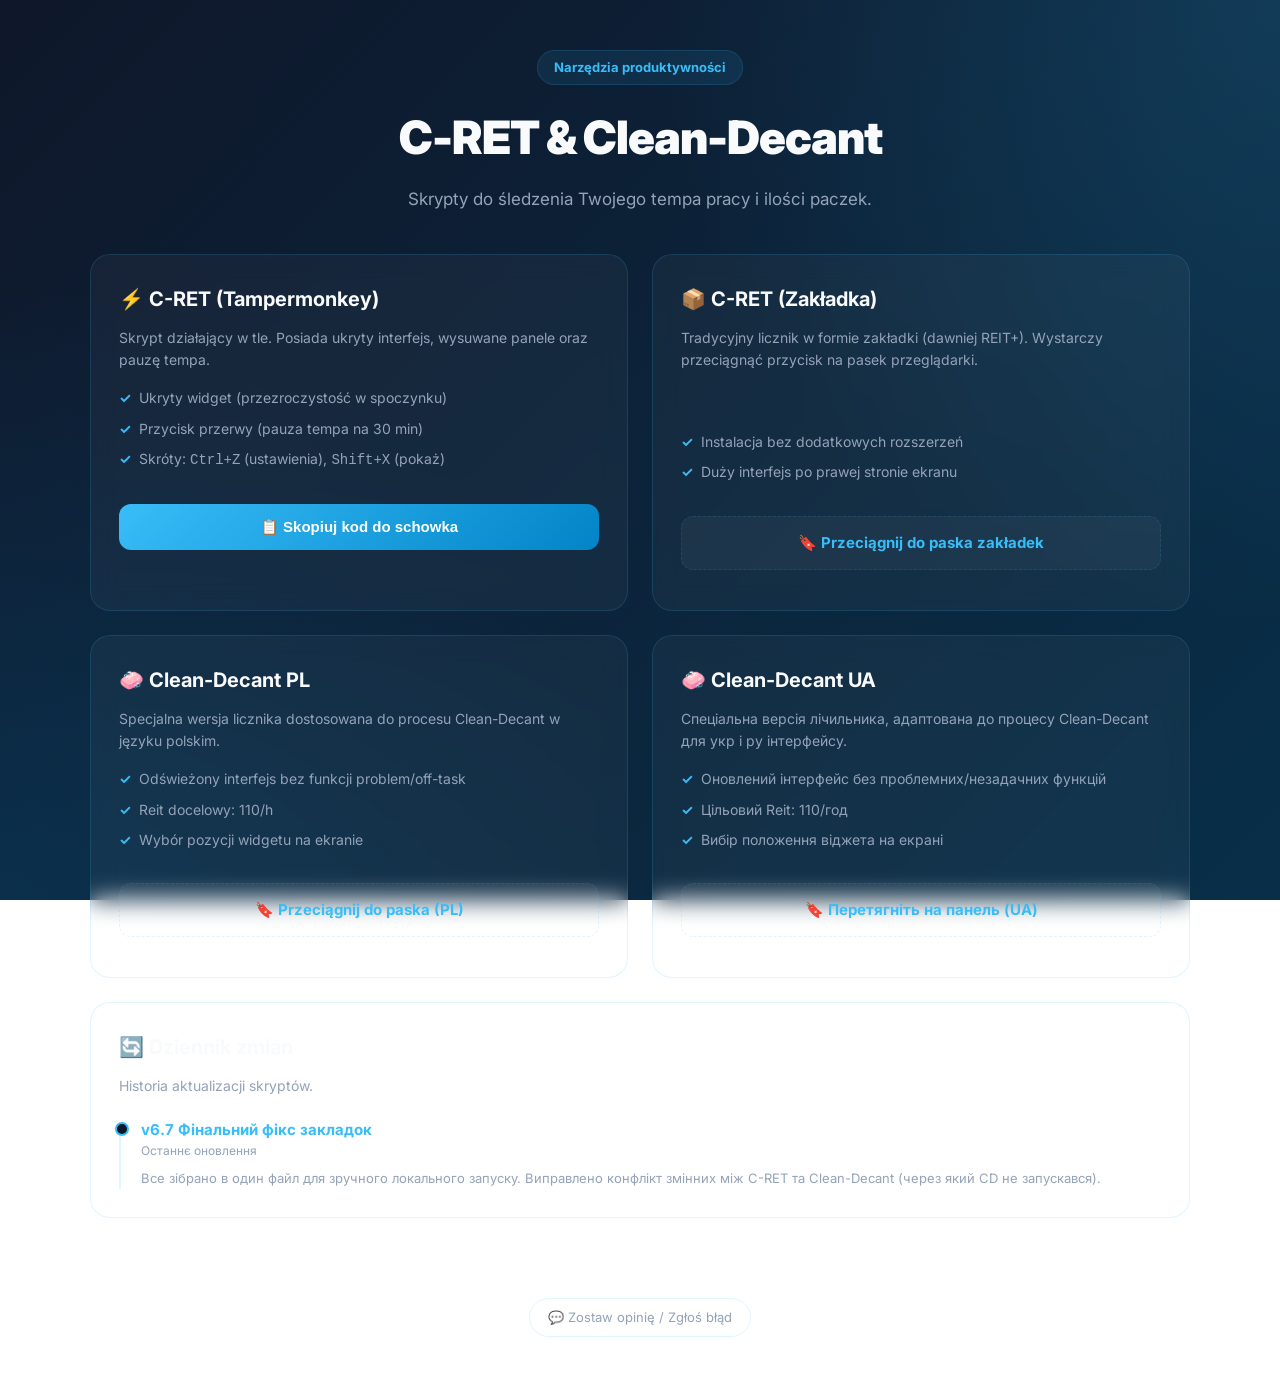
==== commit 6e177d88: "Update print statement from 'Hello' to 'Goodbye'" ====
--- a/index.html
+++ b/index.html
@@ -117,9 +117,9 @@
         <h2>🧼 Clean-Decant PL</h2>
         <p>Specjalna wersja licznika dostosowana do procesu Clean-Decant w języku polskim.</p>
         <ul class="features-list">
-          <li>Odświeżony interfejs без неону та тіней</li>
+          <li>Odświeżony interfejs bez funkcji problem/off-task</li>
           <li>Reit docelowy: 110/h</li>
-          <li>Wybór pozycji widgetu на екрані</li>
+          <li>Wybór pozycji widgetu na ekranie</li>
         </ul>
         <a id="cd-pl-bookmark-btn" class="btn btn-secondary" href="#">
           🔖 Przeciągnij do paska (PL)
@@ -134,20 +134,21 @@
           <li>Цільовий Reit: 110/год</li>
           <li>Вибір положення віджета на екрані</li>
         </ul>
-        <div class="btn" style="background: rgba(239, 68, 68, 0.08); color: #ef4444; border: 1px dashed rgba(239, 68, 68, 0.4); cursor: not-allowed; text-align: center;">
-          ⚠️ Скрипт тимчасово не працює
-        </div>
+        <a id="cd-ua-bookmark-btn" class="btn btn-secondary" href="#">
+          🔖 Перетягніть на панель (UA)
+        </a>
       </div>
 
       <div class="card full-width">
         <h2>🔄 Dziennik zmian</h2>
         <p style="margin-bottom: 24px;">Historia aktualizacji skryptów.</p>
+        
         <div class="changelog-wrapper">
           <div class="changelog-item">
-            <div class="changelog-version">v6.6 Фікс закладок та дизайну</div>
+            <div class="changelog-version">v6.7 Фінальний фікс закладок</div>
             <div class="changelog-date">Останнє оновлення</div>
             <div class="changelog-notes">
-              Все зібрано в один файл для зручності локального запуску. Виправлено візуальні баги в налаштуваннях та проблему з кодуванням символів у закладках.
+              Все зібрано в один файл для зручного локального запуску. Виправлено конфлікт змінних між C-RET та Clean-Decant (через який CD не запускався).
             </div>
           </div>
         </div>
@@ -161,6 +162,10 @@
       💬 Zostaw opinię / Zgłoś błąd
     </a>
   </footer>
+
+  <!-- ===============================
+       КОДИ СКРИПТІВ
+  =============================== -->
 
   <script type="text/plain" id="cret-code-block">
 (() => {
@@ -180,7 +185,7 @@
   let total = 0, problemTotal = 0, seen = '', start = Date.now(), lastTrigger = '-';
   let targetPerHour = 44, beforeBreak = 0, open = true, grace = 4 * 60 * 1000;
   let offRemain = 30 * 60 * 1000, lastActivityTime = Date.now(), offLastTick = Date.now();
-  let triggerText = 'Wprowadź pojemnik', problemText = 'Zeskanuj - PROBLEM-SOLVE', nlpText = 'Zeskanuj новий NLP';
+  let triggerText = 'Wprowadź pojemnik', problemText = 'Zeskanuj - PROBLEM-SOLVE', nlpText = 'Zeskanuj nowy NLP';
   let skipNextPack = false, showRatePercent = false, showLeftInsteadTotal = false, autoStatusColor = false;
   let manualColor = '#808080', miniOpacity = 100, miniSize = 12, miniPos = 'tl', hourCounts = {}, problemCounts = {}, lastSave = 0;
 
@@ -275,43 +280,38 @@
     <div style="background:#ffffff; border:1px solid rgba(0,0,0,0.06); border-radius:10px; padding:12px; margin-bottom:10px; width:100%; box-sizing:border-box;">
       <div style="display:grid; grid-template-columns:105px 1fr; gap:8px; align-items:center; font-size:11px; font-weight:700; color:#475569; text-transform:uppercase; width:100%; box-sizing:border-box;">
         <label>Pozycja mini</label>
-        <select id="pos" style="width:100%; height:28px; border:1px solid #e2e8f0; border-radius:6px; cursor:pointer; background:#fff; font-family:\${technoFont}; font-weight:700; box-sizing:border-box; margin:0;">
-          <option value="bl" \${miniPos === 'bl' ? 'selected' : ''}>Dół - Lewo</option>
-          <option value="br" \${miniPos === 'br' ? 'selected' : ''}>Dół - Prawo</option>
-          <option value="tl" \${miniPos === 'tl' ? 'selected' : ''}>Góra - Lewo</option>
-          <option value="tr" \${miniPos === 'tr' ? 'selected' : ''}>Góra - Prawo</option>
+        <select id="pos" style="width:100%; height:28px; border:1px solid #e2e8f0; border-radius:6px; cursor:pointer; background:#fff; font-family:${technoFont}; font-weight:700; box-sizing:border-box; margin:0;">
+          <option value="bl" ${miniPos === 'bl' ? 'selected' : ''}>Dół - Lewo</option>
+          <option value="br" ${miniPos === 'br' ? 'selected' : ''}>Dół - Prawo</option>
+          <option value="tl" ${miniPos === 'tl' ? 'selected' : ''}>Góra - Lewo</option>
+          <option value="tr" ${miniPos === 'tr' ? 'selected' : ''}>Góra - Prawo</option>
         </select>
         <label>Kolor mini</label>
-        <input type="color" id="c" value="\${manualColor}" style="width:100%; height:28px; border:1px solid #e2e8f0; border-radius:6px; cursor:pointer; background:#fff; padding:0; box-sizing:border-box; margin:0;">
+        <input type="color" id="c" value="${manualColor}" style="width:100%; height:28px; border:1px solid #e2e8f0; border-radius:6px; cursor:pointer; background:#fff; padding:0; box-sizing:border-box; margin:0;">
         <label>Rozmiar mini</label>
-        <input type="range" id="s" min="10" max="45" value="\${miniSize}" style="width:100%; accent-color:#3b82f6; box-sizing:border-box; margin:0;">
-        <label>Widoczність</label>
-        <input type="range" id="o" min="0" max="100" value="\${miniOpacity}" style="width:100%; accent-color:#3b82f6; box-sizing:border-box; margin:0;">
+        <input type="range" id="s" min="10" max="45" value="${miniSize}" style="width:100%; accent-color:#3b82f6; box-sizing:border-box; margin:0;">
+        <label>Widoczność</label>
+        <input type="range" id="o" min="0" max="100" value="${miniOpacity}" style="width:100%; accent-color:#3b82f6; box-sizing:border-box; margin:0;">
         <label>Reit/h cel</label>
-        <input type="text" inputmode="numeric" id="target" value="\${targetPerHour}" style="width:100%; padding:6px 10px; border-radius:6px; border:1px solid #e2e8f0; background:#f8fafc; color:#1e293b; font-family:\${technoFont}; font-weight:900; box-sizing:border-box; outline:none; margin:0;">
+        <input type="text" inputmode="numeric" id="target" value="${targetPerHour}" style="width:100%; padding:6px 10px; border-radius:6px; border:1px solid #e2e8f0; background:#f8fafc; color:#1e293b; font-family:${technoFont}; font-weight:900; box-sizing:border-box; outline:none; margin:0;">
       </div>
     </div>
     <div style="background:#ffffff; border:1px solid rgba(0,0,0,0.06); border-radius:10px; padding:12px; margin-bottom:10px; width:100%; box-sizing:border-box;">
-      <label style="display:flex; justify-content:space-between; align-items:center; margin-bottom:12px; font-size:11px; font-weight:900; text-transform:uppercase; color:#1e293b; cursor:pointer;">Tempo % / h <input id="ratePercent" type="checkbox" style="width:18px; height:18px; accent-color:#3b82f6; margin:0; cursor:pointer;" \${showRatePercent ? 'checked' : ''}></label>
-      <label style="display:flex; justify-content:space-between; align-items:center; margin-bottom:12px; font-size:11px; font-weight:900; text-transform:uppercase; color:#1e293b; cursor:pointer;">Pozostało замість суми <input id="leftMode" type="checkbox" style="width:18px; height:18px; accent-color:#3b82f6; margin:0; cursor:pointer;" \${showLeftInsteadTotal ? 'checked' : ''}></label>
-      <label style="display:flex; justify-content:space-between; align-items:center; font-size:11px; font-weight:900; text-transform:uppercase; color:#1e293b; cursor:pointer;">Auto-kolor tempa <input id="autoColor" type="checkbox" style="width:18px; height:18px; accent-color:#3b82f6; margin:0; cursor:pointer;" \${autoStatusColor ? 'checked' : ''}></label>
+      <label style="display:flex; justify-content:space-between; align-items:center; margin-bottom:12px; font-size:11px; font-weight:900; text-transform:uppercase; color:#1e293b; cursor:pointer;">Tempo % / h <input id="ratePercent" type="checkbox" style="width:18px; height:18px; accent-color:#3b82f6; margin:0; cursor:pointer;" ${showRatePercent ? 'checked' : ''}></label>
+      <label style="display:flex; justify-content:space-between; align-items:center; margin-bottom:12px; font-size:11px; font-weight:900; text-transform:uppercase; color:#1e293b; cursor:pointer;">Pozostało zamiast sumy <input id="leftMode" type="checkbox" style="width:18px; height:18px; accent-color:#3b82f6; margin:0; cursor:pointer;" ${showLeftInsteadTotal ? 'checked' : ''}></label>
+      <label style="display:flex; justify-content:space-between; align-items:center; font-size:11px; font-weight:900; text-transform:uppercase; color:#1e293b; cursor:pointer;">Auto-kolor tempa <input id="autoColor" type="checkbox" style="width:18px; height:18px; accent-color:#3b82f6; margin:0; cursor:pointer;" ${autoStatusColor ? 'checked' : ''}></label>
     </div>
     <div style="background:#ffffff; border:1px solid rgba(0,0,0,0.06); border-radius:10px; padding:12px; margin-bottom:16px; width:100%; box-sizing:border-box;">
       <div style="font-size:10px; font-weight:900; text-transform:uppercase; margin-bottom:8px; color:#64748b;">Podgląd mini widgetu</div>
       <div id="miniPreview" style="font-size:20px; font-weight:900; background:#f8fafc; border:1px solid #e2e8f0; border-radius:8px; padding:10px; text-align:center; color:#1e293b; width:100%; box-sizing:border-box;">0 | 0.00/h</div>
     </div>
-    <button id="resetOff" style="width:100%; padding:10px; border:none; border-radius:8px; background:#facc15; color:#1e293b; font-family:\${technoFont}; font-size:13px; font-weight:900; cursor:pointer; text-transform:uppercase; transition:background 0.2s; margin-bottom:14px; box-sizing:border-box;">Reset Off Task</button>
+    <button id="resetOff" style="width:100%; padding:10px; border:none; border-radius:8px; background:#facc15; color:#1e293b; font-family:${technoFont}; font-size:13px; font-weight:900; cursor:pointer; text-transform:uppercase; transition:background 0.2s; margin-bottom:14px; box-sizing:border-box;">Reset Off Task</button>
   </div>`;
 
   document.body.appendChild(panel);
-  const mainView = panel.querySelector('#mainView');
-  const settingsView = panel.querySelector('#settingsView');
-  const tableBox = panel.querySelector('#hours');
-  const settingsHost = document.createElement('div');
-  settingsHost.id = 'settingsOnMain';
-  tableBox.replaceWith(settingsHost);
-  while (settingsView.children.length > 1) settingsHost.appendChild(settingsView.children[1]);
-  settingsView.appendChild(tableBox);
+  const mainView = panel.querySelector('#mainView'), settingsView = panel.querySelector('#settingsView'), tableBox = panel.querySelector('#hours');
+  const settingsHost = document.createElement('div'); settingsHost.id = 'settingsOnMain'; tableBox.replaceWith(settingsHost);
+  while (settingsView.children.length > 1) settingsHost.appendChild(settingsView.children[1]); settingsView.appendChild(tableBox);
 
   function esc(s) { return s.replace(/[.*+?^${}()|[\]\\]/g, '\\$&'); }
   function cnt(txt, what) { return (txt.match(new RegExp(esc(what), 'gi')) || []).length; }
@@ -366,25 +366,24 @@
     const max = Math.max(targetPerHour, beforeBreak, ...visibleHours.map((h) => hourCounts[h] || 0), 1);
     let rows = visibleHours.map((h) => {
       const val = hourCounts[h] || 0; const bars = Math.min(100, Math.round((val / max) * 100)); const good = val >= targetPerHour;
-      return \`<div style="display:grid; grid-template-columns:40px 45px 1fr; gap:10px; align-items:center; background:#ffffff; border:1px solid rgba(0,0,0,0.05); border-radius:8px; padding:6px 10px; margin-bottom:6px; border-left:4px solid \${good ? '#22c55e' : '#cbd5e1'}; width:100%; box-sizing:border-box;">
-        <b style="font-size:12px; text-align:left; color:#475569;">\${h}</b>
-        <input class="hc" data-h="\${h}" type="text" inputmode="numeric" value="\${val}" style="width:100%; padding:4px 6px; border:1px solid #e2e8f0; border-radius:4px; background:#f8fafc; color:#1e293b; text-align:center; font-family:\${technoFont}; font-weight:900; outline:none; font-size:12px; box-sizing:border-box;">
+      return `<div style="display:grid; grid-template-columns:40px 45px 1fr; gap:10px; align-items:center; background:#ffffff; border:1px solid rgba(0,0,0,0.05); border-radius:8px; padding:6px 10px; margin-bottom:6px; border-left:4px solid ${good ? '#22c55e' : '#cbd5e1'}; width:100%; box-sizing:border-box;">
+        <b style="font-size:12px; text-align:left; color:#475569;">${h}</b>
+        <input class="hc" data-h="${h}" type="text" inputmode="numeric" value="${val}" style="width:100%; padding:4px 6px; border:1px solid #e2e8f0; border-radius:4px; background:#f8fafc; color:#1e293b; text-align:center; font-family:${technoFont}; font-weight:900; outline:none; font-size:12px; box-sizing:border-box;">
         <div style="height:6px; background:#f1f5f9; border-radius:999px; overflow:hidden; width:100%;">
-          <div style="height:100%; width:\${bars}%; background:\${good ? '#22c55e' : '#3b82f6'}; border-radius:999px; transition:width 0.4s ease;"></div>
+          <div style="height:100%; width:${bars}%; background:${good ? '#22c55e' : '#3b82f6'}; border-radius:999px; transition:width 0.4s ease;"></div>
         </div>
-      </div>\`;
+      </div>`;
     }).join('');
     const bbBars = Math.min(100, Math.round((beforeBreak / max) * 100));
-    rows += \`<div style="display:grid; grid-template-columns:85px 45px 1fr; gap:10px; align-items:center; background:#f8fafc; border:1px solid rgba(0,0,0,0.06); border-radius:8px; padding:6px 10px; margin-top:12px; margin-bottom:6px; border-left:4px solid #94a3b8; width:100%; box-sizing:border-box;">
+    rows += `<div style="display:grid; grid-template-columns:85px 45px 1fr; gap:10px; align-items:center; background:#f8fafc; border:1px solid rgba(0,0,0,0.06); border-radius:8px; padding:6px 10px; margin-top:12px; margin-bottom:6px; border-left:4px solid #94a3b8; width:100%; box-sizing:border-box;">
       <b style="font-size:11px; text-align:left; color:#475569;">Przed przerwą</b>
-      <input id="beforeBreak" type="text" inputmode="numeric" value="\${beforeBreak}" style="width:100%; padding:4px 6px; border:1px solid #e2e8f0; border-radius:4px; background:#ffffff; color:#1e293b; text-align:center; font-family:\${technoFont}; font-weight:900; outline:none; font-size:12px; box-sizing:border-box;">
+      <input id="beforeBreak" type="text" inputmode="numeric" value="${beforeBreak}" style="width:100%; padding:4px 6px; border:1px solid #e2e8f0; border-radius:4px; background:#ffffff; color:#1e293b; text-align:center; font-family:${technoFont}; font-weight:900; outline:none; font-size:12px; box-sizing:border-box;">
       <div style="height:6px; background:#e2e8f0; border-radius:999px; overflow:hidden; width:100%;">
-        <div style="height:100%; width:\${Math.min(100, Math.round((beforeBreak / max) * 100))}%; background:#94a3b8; border-radius:999px; transition:width 0.4s ease;"></div>
-      </div>
-    </div>\`;
+        <div style="height:100%; width:${Math.min(100, Math.round((beforeBreak / max) * 100))}%; background:#94a3b8; border-radius:999px; transition:width 0.4s ease;"></div>
+      </div>
+    </div>`;
     panel.querySelector('#hours').innerHTML = rows; bindCountInputs();
   }
-  function updateTop() { applyMini(); panel.querySelector('#left').textContent = Math.max(0, shiftTarget() - total); }
   function render() {
     recalcTotal(); const now = Date.now();
     if (now - lastActivityTime > grace) { offRemain -= now - offLastTick; if (offRemain < 0) offRemain = 0; }
@@ -422,11 +421,11 @@
 
   <script type="text/plain" id="cd-pl-code-block">
 (() => {
-  if (window.scanCounterV28) return;
-  window.scanCounterV28 = true;
+  if (window.scanCounterCDPL_V28) return;
+  window.scanCounterCDPL_V28 = true;
   document.querySelectorAll('[data-reit-counter]').forEach((el) => el.remove());
 
-  const saveKey = 'scanCounterV28State';
+  const saveKey = 'scanCounterCDPL_V28State';
   const technoFont = 'Consolas,"Lucida Console","Courier New",monospace';
   const dayHours = ['7:30', '8:30', '9:30', '10:30', '11:30', '12:30', '13:30', '14:30', '15:30', '16:30', '17:00'];
   const nightHours = ['19:30', '20:30', '21:30', '22:30', '23:30', '00:30', '1:30', '2:30', '3:30', '4:30', '5:00'];
@@ -437,7 +436,7 @@
 
   let total = 0, seen = '', start = Date.now(), lastTrigger = '-';
   let targetPerHour = 110, beforeBreak = 0, open = true;
-  let triggerText = 'Wprowadź pojemnik', nlpText = 'Zeskanuj новий NLP';
+  let triggerText = 'Wprowadź pojemnik', nlpText = 'Zeskanuj nowy NLP';
   let skipNextPack = false, showLeftInsteadTotal = false, autoStatusColor = false;
   let manualColor = '#a0a0a0', miniOpacity = 100, miniSize = 18, miniPos = 'bl', hourCounts = {}, lastSave = 0;
 
@@ -446,7 +445,7 @@
   function loadState() {
     try {
       const s = JSON.parse(localStorage.getItem(saveKey) || '{}');
-      if (s.shift !== shiftName) { initCounts(); return; }
+      if (s.shift && s.shift !== shiftName) { initCounts(); return; }
       start = Number(s.start) || Date.now();
       beforeBreak = Math.max(0, parseInt(s.beforeBreak) || 0);
       targetPerHour = Math.max(1, parseInt(s.targetPerHour) || 110);
@@ -466,9 +465,7 @@
     const now = Date.now();
     if (!force && now - lastSave < 1500) return;
     lastSave = now;
-    try {
-      localStorage.setItem(saveKey, JSON.stringify({ shift: shiftName, savedAt: now, start, beforeBreak, targetPerHour, showLeftInsteadTotal, autoStatusColor, manualColor, miniPos, miniOpacity, miniSize, hourCounts, lastTrigger }));
-    } catch (_) {}
+    try { localStorage.setItem(saveKey, JSON.stringify({ shift: shiftName, savedAt: now, start, beforeBreak, targetPerHour, showLeftInsteadTotal, autoStatusColor, manualColor, miniPos, miniOpacity, miniSize, hourCounts, lastTrigger })); } catch (_) {}
   }
 
   loadState(); initCounts();
@@ -476,6 +473,7 @@
   const box = document.createElement('div');
   box.setAttribute('data-reit-counter', 'mini');
   box.style = 'position:fixed;background:transparent;color:' + manualColor + ';padding:4px 8px;font-size:' + miniSize + 'px;font-family:' + technoFont + ';z-index:999999;border-radius:12px;opacity:' + (miniOpacity / 100) + ';cursor:pointer;user-select:none;font-weight:900;letter-spacing:0;';
+  
   function applyMiniPos() {
     box.style.top = 'auto'; box.style.bottom = 'auto'; box.style.left = 'auto'; box.style.right = 'auto';
     if (miniPos === 'bl') { box.style.bottom = '34px'; box.style.left = '300px'; }
@@ -517,32 +515,33 @@
     <div style="background:#ffffff; border:1px solid rgba(0,0,0,0.06); border-radius:10px; padding:12px; margin-bottom:10px; width:100%; box-sizing:border-box;">
       <div style="display:grid; grid-template-columns:105px 1fr; gap:8px; align-items:center; font-size:11px; font-weight:700; color:#475569; text-transform:uppercase; width:100%; box-sizing:border-box;">
         <label>Pozycja mini</label>
-        <select id="pos" style="width:100%; height:28px; border:1px solid #e2e8f0; border-radius:6px; cursor:pointer; background:#fff; font-family:\${technoFont}; font-weight:700; box-sizing:border-box; margin:0;">
-          <option value="bl" \${miniPos === 'bl' ? 'selected' : ''}>Dół - Lewo</option>
-          <option value="br" \${miniPos === 'br' ? 'selected' : ''}>Dół - Prawo</option>
-          <option value="tl" \${miniPos === 'tl' ? 'selected' : ''}>Góra - Lewo</option>
-          <option value="tr" \${miniPos === 'tr' ? 'selected' : ''}>Góra - Prawo</option>
+        <select id="pos" style="width:100%; height:28px; border:1px solid #e2e8f0; border-radius:6px; cursor:pointer; background:#fff; font-family:${technoFont}; font-weight:700; box-sizing:border-box; margin:0;">
+          <option value="bl" ${miniPos === 'bl' ? 'selected' : ''}>Dół - Lewo</option>
+          <option value="br" ${miniPos === 'br' ? 'selected' : ''}>Dół - Prawo</option>
+          <option value="tl" ${miniPos === 'tl' ? 'selected' : ''}>Góra - Lewo</option>
+          <option value="tr" ${miniPos === 'tr' ? 'selected' : ''}>Góra - Prawo</option>
         </select>
         <label>Kolor mini</label>
-        <input type="color" id="c" value="\${manualColor}" style="width:100%; height:28px; border:1px solid #e2e8f0; border-radius:6px; cursor:pointer; background:#fff; padding:0; box-sizing:border-box; margin:0;">
+        <input type="color" id="c" value="${manualColor}" style="width:100%; height:28px; border:1px solid #e2e8f0; border-radius:6px; cursor:pointer; background:#fff; padding:0; box-sizing:border-box; margin:0;">
         <label>Rozmiar mini</label>
-        <input type="range" id="s" min="10" max="45" value="\${miniSize}" style="width:100%; accent-color:#3b82f6; box-sizing:border-box; margin:0;">
+        <input type="range" id="s" min="10" max="45" value="${miniSize}" style="width:100%; accent-color:#3b82f6; box-sizing:border-box; margin:0;">
         <label>Widoczність</label>
-        <input type="range" id="o" min="0" max="100" value="\${miniOpacity}" style="width:100%; accent-color:#3b82f6; box-sizing:border-box; margin:0;">
+        <input type="range" id="o" min="0" max="100" value="${miniOpacity}" style="width:100%; accent-color:#3b82f6; box-sizing:border-box; margin:0;">
         <label>Reit/h cel</label>
-        <input type="text" inputmode="numeric" id="target" value="\${targetPerHour}" style="width:100%; padding:6px 10px; border-radius:6px; border:1px solid #e2e8f0; background:#f8fafc; color:#1e293b; font-family:\${technoFont}; font-weight:900; box-sizing:border-box; outline:none; margin:0;">
+        <input type="text" inputmode="numeric" id="target" value="${targetPerHour}" style="width:100%; padding:6px 10px; border-radius:6px; border:1px solid #e2e8f0; background:#f8fafc; color:#1e293b; font-family:${technoFont}; font-weight:900; box-sizing:border-box; outline:none; margin:0;">
       </div>
     </div>
     <div style="background:#ffffff; border:1px solid rgba(0,0,0,0.06); border-radius:10px; padding:12px; margin-bottom:10px; width:100%; box-sizing:border-box;">
-      <label style="display:flex; justify-content:space-between; align-items:center; margin-bottom:12px; font-size:11px; font-weight:900; text-transform:uppercase; color:#1e293b; cursor:pointer;">Tempo % / h <input id="ratePercent" type="checkbox" style="width:18px; height:18px; accent-color:#3b82f6; margin:0; cursor:pointer;" \${showRatePercent ? 'checked' : ''}></label>
-      <label style="display:flex; justify-content:space-between; align-items:center; margin-bottom:12px; font-size:11px; font-weight:900; text-transform:uppercase; color:#1e293b; cursor:pointer;">Pozostało замість суми <input id="leftMode" type="checkbox" style="width:18px; height:18px; accent-color:#3b82f6; margin:0; cursor:pointer;" \${showLeftInsteadTotal ? 'checked' : ''}></label>
-      <label style="display:flex; justify-content:space-between; align-items:center; font-size:11px; font-weight:900; text-transform:uppercase; color:#1e293b; cursor:pointer;">Auto-kolor tempa <input id="autoColor" type="checkbox" style="width:18px; height:18px; accent-color:#3b82f6; margin:0; cursor:pointer;" \${autoStatusColor ? 'checked' : ''}></label>
+      <label style="display:flex; justify-content:space-between; align-items:center; margin-bottom:12px; font-size:11px; font-weight:900; text-transform:uppercase; color:#1e293b; cursor:pointer;">Tempo % / h <input id="ratePercent" type="checkbox" style="width:18px; height:18px; accent-color:#3b82f6; margin:0; cursor:pointer;" ${showRatePercent ? 'checked' : ''}></label>
+      <label style="display:flex; justify-content:space-between; align-items:center; margin-bottom:12px; font-size:11px; font-weight:900; text-transform:uppercase; color:#1e293b; cursor:pointer;">Pozostało замість суми <input id="leftMode" type="checkbox" style="width:18px; height:18px; accent-color:#3b82f6; margin:0; cursor:pointer;" ${showLeftInsteadTotal ? 'checked' : ''}></label>
+      <label style="display:flex; justify-content:space-between; align-items:center; font-size:11px; font-weight:900; text-transform:uppercase; color:#1e293b; cursor:pointer;">Auto-kolor tempa <input id="autoColor" type="checkbox" style="width:18px; height:18px; accent-color:#3b82f6; margin:0; cursor:pointer;" ${autoStatusColor ? 'checked' : ''}></label>
     </div>
     <div style="background:#ffffff; border:1px solid rgba(0,0,0,0.06); border-radius:10px; padding:12px; margin-bottom:16px; width:100%; box-sizing:border-box;">
       <div style="font-size:10px; font-weight:900; text-transform:uppercase; margin-bottom:8px; color:#64748b;">Podgląd mini widgetu</div>
       <div id="miniPreview" style="font-size:20px; font-weight:900; background:#f8fafc; border:1px solid #e2e8f0; border-radius:8px; padding:10px; text-align:center; color:#1e293b; width:100%; box-sizing:border-box;">0 | 0.00/h</div>
     </div>
   </div>`;
+  
   document.body.appendChild(panel);
   const mainView = panel.querySelector('#mainView'), settingsView = panel.querySelector('#settingsView'), tableBox = panel.querySelector('#hours');
   const settingsHost = document.createElement('div'); settingsHost.id = 'settingsOnMain'; tableBox.replaceWith(settingsHost);
@@ -552,6 +551,7 @@
   function cnt(txt, what) { return (txt.match(new RegExp(esc(what), 'gi')) || []).length; }
   function timeNow() { return new Date().toLocaleTimeString('en-GB', { hour: '2-digit', minute: '2-digit', second: '2-digit' }); }
   function minOf(h) { const a = h.split(':'); return +a[0] * 60 + +a[1]; }
+  
   function getSlot() {
     const d = new Date(); let mins = d.getHours() * 60 + d.getMinutes(); let slots = hours.map(minOf);
     if (night && mins < 360) mins += 1440;
@@ -559,31 +559,38 @@
     for (let i = 0; i < slots.length; i++) { if (mins <= slots[i]) return hours[i]; }
     return hours[hours.length - 1];
   }
+  
   function hourlyTotal() { return hours.reduce((s, h) => s + (parseInt(hourCounts[h]) || 0), 0); }
   function recalcTotal() { total = hourlyTotal() + (parseInt(beforeBreak) || 0); }
   function currentRate() { const h = (Date.now() - start) / 3600000; return h > 0 ? hourlyTotal() / h : 0; }
   function shiftTarget() { return targetPerHour * 10; }
+  
   function miniColor(rate) {
     if (!autoStatusColor) return manualColor;
     const pct = targetPerHour > 0 ? rate / targetPerHour : 0;
     return pct >= 1 ? '#16a34a' : pct >= 0.85 ? '#d97706' : '#dc2626';
   }
+  
   function miniText() {
     const rate = currentRate(), left = Math.max(0, shiftTarget() - total);
     return (showLeftInsteadTotal ? String(left) : String(total)) + ' | ' + rate.toFixed(2) + '/h';
   }
+  
   function applyMini() {
     const rate = currentRate(); box.innerHTML = miniText(); box.style.color = miniColor(rate);
     const p = panel.querySelector('#miniPreview'); if (p) { p.textContent = miniText(); p.style.color = miniColor(rate); }
   }
+  
   function addPacks(n) {
     n = parseInt(n) || 0; if (n <= 0) return;
     hourCounts[getSlot()] += n; recalcTotal(); lastTrigger = 'RĘCZNIE +' + n + ' ' + timeNow(); saveState(true); render();
   }
+  
   function removePack() {
     const slot = getSlot();
     if (hourlyTotal() > 0) { hourCounts[slot] = Math.max(0, hourCounts[slot] - 1); recalcTotal(); lastTrigger = 'RĘCZNIE -1 ' + timeNow(); saveState(true); render(); }
   }
+
   function bindCountInputs() {
     panel.querySelectorAll('.hc').forEach((inp) => {
       inp.oninput = (e) => { hourCounts[e.target.getAttribute('data-h')] = Math.max(0, parseInt(e.target.value) || 0); recalcTotal(); applyMini(); panel.querySelector('#left').textContent = Math.max(0, shiftTarget() - total); saveState(); };
@@ -595,6 +602,7 @@
       bb.onblur = (e) => { e.target.value = beforeBreak || 0; lastTrigger = 'RĘCZNIE ' + timeNow(); renderHours(true); saveState(true); render(); };
     }
   }
+
   function renderHours(force) {
     const active = document.activeElement;
     if (!force && active && panel.contains(active) && (active.classList.contains('hc') || active.id === 'beforeBreak')) return;
@@ -602,28 +610,322 @@
     const max = Math.max(targetPerHour, beforeBreak, ...visibleHours.map((h) => hourCounts[h] || 0), 1);
     let rows = visibleHours.map((h) => {
       const val = hourCounts[h] || 0, bars = Math.min(100, Math.round((val / max) * 100)), good = val >= targetPerHour;
-      return \`<div style="display:grid; grid-template-columns:40px 45px 1fr; gap:10px; align-items:center; background:#ffffff; border:1px solid rgba(0,0,0,0.05); border-radius:8px; padding:6px 10px; margin-bottom:6px; border-left:4px solid \${good ? '#22c55e' : '#cbd5e1'}; width:100%; box-sizing:border-box;"><b style="font-size:12px; text-align:left; color:#475569;">\${h}</b><input class="hc" data-h="\${h}" type="text" inputmode="numeric" value="\${val}" style="width:100%; padding:4px 6px; border:1px solid #e2e8f0; border-radius:4px; background:#f8fafc; color:#1e293b; text-align:center; font-family:\${technoFont}; font-weight:900; outline:none; font-size:12px; box-sizing:border-box;"><div style="height:6px; background:#f1f5f9; border-radius:999px; overflow:hidden; width:100%;"><div style="height:100%; width:\${bars}%; background:\${good ? '#22c55e' : '#3b82f6'}; border-radius:999px; transition:width 0.4s ease;"></div></div></div>\`;
+      return \`<div style="display:grid; grid-template-columns:40px 45px 1fr; gap:10px; align-items:center; background:#ffffff; border:1px solid rgba(0,0,0,0.05); border-radius:8px; padding:6px 10px; margin-bottom:6px; border-left:4px solid \${good ? '#22c55e' : '#cbd5e1'}; width:100%; box-sizing:border-box;">
+        <b style="font-size:12px; text-align:left; color:#475569;">\${h}</b>
+        <input class="hc" data-h="\${h}" type="text" inputmode="numeric" value="\${val}" style="width:100%; padding:4px 6px; border:1px solid #e2e8f0; border-radius:4px; background:#f8fafc; color:#1e293b; text-align:center; font-family:\${technoFont}; font-weight:900; outline:none; font-size:12px; box-sizing:border-box;">
+        <div style="height:6px; background:#f1f5f9; border-radius:999px; overflow:hidden; width:100%;">
+          <div style="height:100%; width:\${bars}%; background:\${good ? '#22c55e' : '#3b82f6'}; border-radius:999px; transition:width 0.4s ease;"></div>
+        </div>
+      </div>\`;
     }).join('');
-    rows += \`<div style="display:grid; grid-template-columns:85px 45px 1fr; gap:10px; align-items:center; background:#f8fafc; border:1px solid rgba(0,0,0,0.06); border-radius:8px; padding:6px 10px; margin-top:12px; margin-bottom:6px; border-left:4px solid #94a3b8; width:100%; box-sizing:border-box;"><b style="font-size:11px; text-align:left; color:#475569;">Przed przerwą</b><input id="beforeBreak" type="text" inputmode="numeric" value="\${beforeBreak}" style="width:100%; padding:4px 6px; border:1px solid #e2e8f0; border-radius:4px; background:#ffffff; color:#1e293b; text-align:center; font-family:\${technoFont}; font-weight:900; outline:none; font-size:12px; box-sizing:border-box;"><div style="height:6px; background:#e2e8f0; border-radius:999px; overflow:hidden; width:100%;"><div style="height:100%; width:\${Math.min(100, Math.round((beforeBreak / max) * 100))}%; background:#94a3b8; border-radius:999px; transition:width 0.4s ease;"></div></div></div>\`;
+    const bbBars = Math.min(100, Math.round((beforeBreak / max) * 100));
+    rows += \`<div style="display:grid; grid-template-columns:85px 45px 1fr; gap:10px; align-items:center; background:#f8fafc; border:1px solid rgba(0,0,0,0.06); border-radius:8px; padding:6px 10px; margin-top:12px; margin-bottom:6px; border-left:4px solid #94a3b8; width:100%; box-sizing:border-box;">
+      <b style="font-size:11px; text-align:left; color:#475569;">Przed przerwą</b>
+      <input id="beforeBreak" type="text" inputmode="numeric" value="\${beforeBreak}" style="width:100%; padding:4px 6px; border:1px solid #e2e8f0; border-radius:4px; background:#ffffff; color:#1e293b; text-align:center; font-family:\${technoFont}; font-weight:900; outline:none; font-size:12px; box-sizing:border-box;">
+      <div style="height:6px; background:#e2e8f0; border-radius:999px; overflow:hidden; width:100%;">
+        <div style="height:100%; width:\${Math.min(100, Math.round((beforeBreak / max) * 100))}%; background:#94a3b8; border-radius:999px; transition:width 0.4s ease;"></div>
+      </div>
+    </div>\`;
     panel.querySelector('#hours').innerHTML = rows; bindCountInputs();
   }
+
   function render() {
-    recalcTotal(); panel.querySelector('#lt').textContent = lastTrigger; panel.querySelector('#left').textContent = Math.max(0, shiftTarget() - total);
+    recalcTotal();
+    panel.querySelector('#lt').textContent = lastTrigger;
+    panel.querySelector('#left').textContent = Math.max(0, shiftTarget() - total);
     applyMini(); renderHours(false); saveState();
   }
+
   function scan() {
-    const txt = document.body.innerText || '', m = cnt(txt, triggerText), p = cnt(seen, triggerText), nlpm = cnt(txt, nlpText), nlpp = cnt(seen, nlpText);
-    if (nlpm > nlpp) { skipNextPack = true; lastTrigger = 'NLP: POMIŃ NASTĘPNĄ ' + timeNow(); render(); }
-    if (m > p) { let diff = m - p; if (skipNextPack) { diff--; skipNextPack = false; lastTrigger = 'POMINIĘTO PO NLP ' + timeNow(); } if (diff > 0) addPacks(diff); }
+    const txt = document.body.innerText || '';
+    const m = cnt(txt, triggerText), p = cnt(seen, triggerText), nlpm = cnt(txt, nlpText), nlpp = cnt(seen, nlpText);
+    
+    if (nlpm > nlpp) { 
+      skipNextPack = true; 
+      lastTrigger = 'NLP: POMIŃ NASTĘPNĄ ' + timeNow(); 
+      render(); 
+    }
+    
+    if (m > p) { 
+      let diff = m - p; 
+      if (skipNextPack) { diff--; skipNextPack = false; lastTrigger = 'POMINIĘTO PO NLP ' + timeNow(); } 
+      if (diff > 0) addPacks(diff); 
+    }
     seen = txt;
   }
+
   function toggleUI() { open = !open; panel.style.transform = open ? 'translateX(0)' : 'translateX(370px)'; panel.style.opacity = open ? '1' : '0'; panel.style.pointerEvents = open ? 'auto' : 'none'; }
   function showSettings(v) { panel.querySelector('#mainView').style.display = v ? 'none' : 'block'; panel.querySelector('#settingsView').style.display = v ? 'block' : 'none'; applyMini(); }
 
   setInterval(scan, 1000); setInterval(render, 1000); window.addEventListener('beforeunload', () => saveState(true)); box.onclick = toggleUI;
-  document.addEventListener('keydown', (e) => { if (e.altKey && e.key.toLowerCase() === 'l') toggleUI(); if (e.altKey && e.key.toLowerCase() === 'p') removePack(); if (e.altKey && e.key.toLowerCase() === 'o') addPacks(1); });
-  panel.querySelector('#settingsBtn').onclick = () => showSettings(true); panel.querySelector('#backBtn').onclick = () => showSettings(false);
-  panel.querySelector('#leftMode').checked = showLeftInsteadTotal; panel.querySelector('#autoColor').checked = autoStatusColor;
+  
+  document.addEventListener('keydown', (e) => { if (e.shiftKey && e.key.toLowerCase() === 'u') toggleUI(); if (e.altKey && e.key.toLowerCase() === 'p') removePack(); if (e.altKey && e.key.toLowerCase() === 'o') addPacks(1); });
+  
+  panel.querySelector('#settingsBtn').onclick = () => showSettings(true); 
+  panel.querySelector('#backBtn').onclick = () => showSettings(false);
+  panel.querySelector('#ratePercent').checked = showRatePercent; 
+  panel.querySelector('#leftMode').checked = showLeftInsteadTotal; 
+  panel.querySelector('#autoColor').checked = autoStatusColor;
+  
+  panel.querySelector('#pos').onchange = (e) => { miniPos = e.target.value; applyMiniPos(); saveState(true); };
+  panel.querySelector('#ratePercent').onchange = (e) => { showRatePercent = e.target.checked; saveState(true); applyMini(); };
+  panel.querySelector('#leftMode').onchange = (e) => { showLeftInsteadTotal = e.target.checked; saveState(true); applyMini(); };
+  panel.querySelector('#autoColor').onchange = (e) => { autoStatusColor = e.target.checked; saveState(true); applyMini(); };
+  panel.querySelector('#c').oninput = (e) => { manualColor = e.target.value; saveState(true); applyMini(); };
+  panel.querySelector('#s').oninput = (e) => { miniSize = parseInt(e.target.value) || 18; box.style.fontSize = miniSize + 'px'; saveState(true); };
+  panel.querySelector('#o').oninput = (e) => { miniOpacity = parseInt(e.target.value) || 0; box.style.opacity = miniOpacity / 100; saveState(true); };
+  panel.querySelector('#target').oninput = (e) => { targetPerHour = parseInt(e.target.value) || 110; saveState(true); render(); };
+  
+  render(); scan(); renderHours(true); applyMini();
+})();
+  </script>
+
+  <script type="text/plain" id="cd-ua-code-block">
+(() => {
+  if (window.scanCounterCDUA_V28) return;
+  window.scanCounterCDUA_V28 = true;
+  document.querySelectorAll('[data-reit-counter]').forEach((el) => el.remove());
+
+  const saveKey = 'scanCounterCDUA_V28State';
+  const technoFont = 'Consolas,"Lucida Console","Courier New",monospace';
+  const dayHours = ['7:30', '8:30', '9:30', '10:30', '11:30', '12:30', '13:30', '14:30', '15:30', '16:30', '17:00'];
+  const nightHours = ['19:30', '20:30', '21:30', '22:30', '23:30', '00:30', '1:30', '2:30', '3:30', '4:30', '5:00'];
+  const currentHour = new Date().getHours();
+  const night = currentHour >= 17 || currentHour < 5;
+  const hours = night ? nightHours : dayHours;
+  const shiftName = night ? 'night' : 'day';
+
+  let total = 0, seen = '', start = Date.now(), lastTrigger = '-';
+  let targetPerHour = 110, beforeBreak = 0, open = true;
+  let triggerText = 'Елемент завершено', nlpText = 'Відскануйте новий NLP';
+  let skipNextPack = false, showLeftInsteadTotal = false, autoStatusColor = false;
+  let manualColor = '#a0a0a0', miniOpacity = 100, miniSize = 18, miniPos = 'bl', hourCounts = {}, lastSave = 0;
+
+  function initCounts() { hours.forEach((h) => { if (hourCounts[h] == null) hourCounts[h] = 0; }); }
+
+  function loadState() {
+    try {
+      const s = JSON.parse(localStorage.getItem(saveKey) || '{}');
+      if (s.shift && s.shift !== shiftName) { initCounts(); return; }
+      start = Number(s.start) || Date.now();
+      beforeBreak = Math.max(0, parseInt(s.beforeBreak) || 0);
+      targetPerHour = Math.max(1, parseInt(s.targetPerHour) || 110);
+      showLeftInsteadTotal = !!s.showLeftInsteadTotal;
+      autoStatusColor = !!s.autoStatusColor;
+      manualColor = s.manualColor || '#a0a0a0';
+      miniPos = s.miniPos || 'bl';
+      miniOpacity = Math.min(100, Math.max(0, s.miniOpacity !== undefined ? parseInt(s.miniOpacity) : 100));
+      miniSize = Math.min(45, Math.max(10, parseInt(s.miniSize) || 18));
+      hourCounts = {};
+      hours.forEach((h) => { hourCounts[h] = Math.max(0, parseInt(s.hourCounts && s.hourCounts[h]) || 0); });
+      lastTrigger = s.lastTrigger || 'ВІДНОВЛЕНО';
+    } catch (_) { initCounts(); }
+  }
+
+  function saveState(force) {
+    const now = Date.now();
+    if (!force && now - lastSave < 1500) return;
+    lastSave = now;
+    try { localStorage.setItem(saveKey, JSON.stringify({ shift: shiftName, savedAt: now, start, beforeBreak, targetPerHour, showLeftInsteadTotal, autoStatusColor, manualColor, miniPos, miniOpacity, miniSize, hourCounts, lastTrigger })); } catch (_) {}
+  }
+
+  loadState(); initCounts();
+
+  const box = document.createElement('div');
+  box.setAttribute('data-reit-counter', 'mini');
+  box.style = 'position:fixed;background:transparent;color:' + manualColor + ';padding:4px 8px;font-size:' + miniSize + 'px;font-family:' + technoFont + ';z-index:999999;border-radius:12px;opacity:' + (miniOpacity / 100) + ';cursor:pointer;user-select:none;font-weight:900;letter-spacing:0;';
+  
+  function applyMiniPos() {
+    box.style.top = 'auto'; box.style.bottom = 'auto'; box.style.left = 'auto'; box.style.right = 'auto';
+    if (miniPos === 'bl') { box.style.bottom = '34px'; box.style.left = '300px'; }
+    if (miniPos === 'br') { box.style.bottom = '34px'; box.style.right = '360px'; }
+    if (miniPos === 'tl') { box.style.top = '5px'; box.style.left = '300px'; }
+    if (miniPos === 'tr') { box.style.top = '5px'; box.style.right = '360px'; }
+  }
+  applyMiniPos(); document.body.appendChild(box);
+
+  const panel = document.createElement('div');
+  panel.setAttribute('data-reit-counter', 'panel');
+  panel.style = 'position:fixed;top:58px;bottom:24px;right:20px;background:rgba(248, 250, 252, 0.95);color:#1e293b;padding:16px;border-radius:16px;z-index:999999;font-family:' + technoFont + ';width:350px;overflow-y:auto;overflow-x:hidden;box-sizing:border-box;backdrop-filter:blur(12px);box-shadow:0 10px 30px -5px rgba(0,0,0,0.15), 0 0 0 1px rgba(0,0,0,0.05);scrollbar-width:thin;transform:translateX(0);opacity:1;pointer-events:auto;transition:transform .35s cubic-bezier(0.4, 0, 0.2, 1),opacity .35s ease';
+  
+  panel.innerHTML = `
+  <div id="mainView" style="width:100%; box-sizing:border-box;">
+    <div style="display:flex; justify-content:space-between; align-items:center; margin-bottom:12px; border-bottom:1px solid rgba(0,0,0,0.06); padding-bottom:10px;">
+      <div style="font-size:18px; font-weight:900; color:#0f172a; letter-spacing:0.5px; text-transform:uppercase;">Clean-Decant UA</div>
+      <button id="settingsBtn" title="Налаштування" style="width:30px; height:30px; border:none; border-radius:8px; background:rgba(0,0,0,0.05); color:#0f172a; font-size:16px; cursor:pointer; transition:background 0.2s;">⚙️</button>
+    </div>
+    <div style="display:grid; grid-template-columns:1fr; gap:8px; margin-bottom:10px; width:100%; box-sizing:border-box;">
+      <div style="background:#ffffff; border:1px solid rgba(0,0,0,0.06); border-radius:10px; padding:10px;">
+        <div style="font-size:10px; color:#64748b; text-transform:uppercase; margin-bottom:4px; font-weight:700;">Тригер дії</div>
+        <div id="lt" style="font-size:12px; font-weight:700; color:#1e293b; word-break:break-all; line-height:1.2;">-</div>
+      </div>
+    </div>
+    <div style="display:grid; grid-template-columns:1fr; gap:8px; margin-bottom:12px; width:100%; box-sizing:border-box;">
+      <div style="background:linear-gradient(135deg, #3b82f6, #2563eb); color:white; padding:12px 8px; border-radius:10px; text-align:center; text-transform:uppercase;">
+        <div style="font-size:10px; font-weight:900; opacity:0.9; margin-bottom:2px;">Залишилося</div>
+        <div id="left" style="font-size:22px; font-weight:900;">0</div>
+      </div>
+    </div>
+    <div id="hours" style="margin-top:8px; padding-bottom:10px; width:100%; box-sizing:border-box;"></div>
+  </div>
+  <div id="settingsView" style="display:none; width:100%; box-sizing:border-box;">
+    <div style="display:flex; align-items:center; margin-bottom:12px; border-bottom:1px solid rgba(0,0,0,0.06); padding-bottom:10px;">
+      <button id="backBtn" title="Назад" style="width:30px; height:30px; border:none; border-radius:8px; background:rgba(0,0,0,0.05); color:#0f172a; font-size:18px; cursor:pointer; margin-right:10px; display:flex; align-items:center; justify-content:center;">‹</button>
+      <div style="font-size:16px; font-weight:900; color:#0f172a; text-transform:uppercase; letter-spacing:0.5px;">Налаштування</div>
+    </div>
+    <div style="background:#ffffff; border:1px solid rgba(0,0,0,0.06); border-radius:10px; padding:12px; margin-bottom:10px; width:100%; box-sizing:border-box;">
+      <div style="display:grid; grid-template-columns:105px 1fr; gap:8px; align-items:center; font-size:11px; font-weight:700; color:#475569; text-transform:uppercase; width:100%; box-sizing:border-box;">
+        <label>Позиція міні</label>
+        <select id="pos" style="width:100%; height:28px; border:1px solid #e2e8f0; border-radius:6px; cursor:pointer; background:#fff; font-family:\${technoFont}; font-weight:700; box-sizing:border-box; margin:0;">
+          <option value="bl" \${miniPos === 'bl' ? 'selected' : ''}>Низ - Ліво</option>
+          <option value="br" \${miniPos === 'br' ? 'selected' : ''}>Низ - Право</option>
+          <option value="tl" \${miniPos === 'tl' ? 'selected' : ''}>Верх - Ліво</option>
+          <option value="tr" \${miniPos === 'tr' ? 'selected' : ''}>Верх - Право</option>
+        </select>
+        <label>Колір міні</label>
+        <input type="color" id="c" value="\${manualColor}" style="width:100%; height:28px; border:1px solid #e2e8f0; border-radius:6px; cursor:pointer; background:#fff; padding:0; box-sizing:border-box; margin:0;">
+        <label>Розмір міні</label>
+        <input type="range" id="s" min="10" max="45" value="\${miniSize}" style="width:100%; accent-color:#3b82f6; box-sizing:border-box; margin:0;">
+        <label>Видимість</label>
+        <input type="range" id="o" min="0" max="100" value="\${miniOpacity}" style="width:100%; accent-color:#3b82f6; box-sizing:border-box; margin:0;">
+        <label>Reit/год ціль</label>
+        <input type="text" inputmode="numeric" id="target" value="\${targetPerHour}" style="width:100%; padding:6px 10px; border-radius:6px; border:1px solid #e2e8f0; background:#f8fafc; color:#1e293b; font-family:\${technoFont}; font-weight:900; box-sizing:border-box; outline:none; margin:0;">
+      </div>
+    </div>
+    <div style="background:#ffffff; border:1px solid rgba(0,0,0,0.06); border-radius:10px; padding:12px; margin-bottom:10px; width:100%; box-sizing:border-box;">
+      <label style="display:flex; justify-content:space-between; align-items:center; margin-bottom:12px; font-size:11px; font-weight:900; text-transform:uppercase; color:#1e293b; cursor:pointer;">Залишилось замість суми <input id="leftMode" type="checkbox" style="width:18px; height:18px; accent-color:#3b82f6; margin:0; cursor:pointer;" \${showLeftInsteadTotal ? 'checked' : ''}></label>
+      <label style="display:flex; justify-content:space-between; align-items:center; font-size:11px; font-weight:900; text-transform:uppercase; color:#1e293b; cursor:pointer;">Авто-колір темпу <input id="autoColor" type="checkbox" style="width:18px; height:18px; accent-color:#3b82f6; margin:0; cursor:pointer;" \${autoStatusColor ? 'checked' : ''}></label>
+    </div>
+    <div style="background:#ffffff; border:1px solid rgba(0,0,0,0.06); border-radius:10px; padding:12px; margin-bottom:16px; width:100%; box-sizing:border-box;">
+      <div style="font-size:10px; font-weight:900; text-transform:uppercase; margin-bottom:8px; color:#64748b;">Попередній перегляд</div>
+      <div id="miniPreview" style="font-size:20px; font-weight:900; background:#f8fafc; border:1px solid #e2e8f0; border-radius:8px; padding:10px; text-align:center; color:#1e293b; width:100%; box-sizing:border-box;">0 | 0.00/h</div>
+    </div>
+  </div>`;
+  
+  document.body.appendChild(panel);
+  const mainView = panel.querySelector('#mainView'), settingsView = panel.querySelector('#settingsView'), tableBox = panel.querySelector('#hours');
+  const settingsHost = document.createElement('div'); settingsHost.id = 'settingsOnMain'; tableBox.replaceWith(settingsHost);
+  while (settingsView.children.length > 1) settingsHost.appendChild(settingsView.children[1]); settingsView.appendChild(tableBox);
+  
+  function esc(s) { return s.replace(/[.*+?^${}()|[\]\\]/g, '\\$&'); }
+  function cnt(txt, what) { return (txt.match(new RegExp(esc(what), 'gi')) || []).length; }
+  function timeNow() { return new Date().toLocaleTimeString('en-GB', { hour: '2-digit', minute: '2-digit', second: '2-digit' }); }
+  function minOf(h) { const a = h.split(':'); return +a[0] * 60 + +a[1]; }
+  
+  function getSlot() {
+    const d = new Date(); let mins = d.getHours() * 60 + d.getMinutes(); let slots = hours.map(minOf);
+    if (night && mins < 360) mins += 1440;
+    if (night) slots = slots.map((x) => x < 360 ? x + 1440 : x);
+    for (let i = 0; i < slots.length; i++) { if (mins <= slots[i]) return hours[i]; }
+    return hours[hours.length - 1];
+  }
+  
+  function hourlyTotal() { return hours.reduce((s, h) => s + (parseInt(hourCounts[h]) || 0), 0); }
+  function recalcTotal() { total = hourlyTotal() + (parseInt(beforeBreak) || 0); }
+  function currentRate() { const h = (Date.now() - start) / 3600000; return h > 0 ? hourlyTotal() / h : 0; }
+  function shiftTarget() { return targetPerHour * 10; }
+  
+  function miniColor(rate) {
+    if (!autoStatusColor) return manualColor;
+    const pct = targetPerHour > 0 ? rate / targetPerHour : 0;
+    return pct >= 1 ? '#16a34a' : pct >= 0.85 ? '#d97706' : '#dc2626';
+  }
+  
+  function miniText() {
+    const rate = currentRate(), left = Math.max(0, shiftTarget() - total);
+    return (showLeftInsteadTotal ? String(left) : String(total)) + ' | ' + rate.toFixed(2) + '/h';
+  }
+  
+  function applyMini() {
+    const rate = currentRate(); box.innerHTML = miniText(); box.style.color = miniColor(rate);
+    const p = panel.querySelector('#miniPreview'); if (p) { p.textContent = miniText(); p.style.color = miniColor(rate); }
+  }
+  
+  function addPacks(n) {
+    n = parseInt(n) || 0; if (n <= 0) return;
+    hourCounts[getSlot()] += n; recalcTotal(); lastTrigger = 'РУЧНО +' + n + ' ' + timeNow(); saveState(true); render();
+  }
+  
+  function removePack() {
+    const slot = getSlot();
+    if (hourlyTotal() > 0) { hourCounts[slot] = Math.max(0, hourCounts[slot] - 1); recalcTotal(); lastTrigger = 'РУЧНО -1 ' + timeNow(); saveState(true); render(); }
+  }
+
+  function bindCountInputs() {
+    panel.querySelectorAll('.hc').forEach((inp) => {
+      inp.oninput = (e) => { hourCounts[e.target.getAttribute('data-h')] = Math.max(0, parseInt(e.target.value) || 0); recalcTotal(); applyMini(); panel.querySelector('#left').textContent = Math.max(0, shiftTarget() - total); saveState(); };
+      inp.onblur = (e) => { e.target.value = hourCounts[e.target.getAttribute('data-h')] || 0; lastTrigger = 'РУЧНО ' + timeNow(); renderHours(true); saveState(true); render(); };
+    });
+    const bb = panel.querySelector('#beforeBreak');
+    if (bb) {
+      bb.oninput = (e) => { beforeBreak = Math.max(0, parseInt(e.target.value) || 0); recalcTotal(); applyMini(); panel.querySelector('#left').textContent = Math.max(0, shiftTarget() - total); saveState(); };
+      bb.onblur = (e) => { e.target.value = beforeBreak || 0; lastTrigger = 'РУЧНО ' + timeNow(); renderHours(true); saveState(true); render(); };
+    }
+  }
+
+  function renderHours(force) {
+    const active = document.activeElement;
+    if (!force && active && panel.contains(active) && (active.classList.contains('hc') || active.id === 'beforeBreak')) return;
+    const visibleHours = night ? nightHours : dayHours;
+    const max = Math.max(targetPerHour, beforeBreak, ...visibleHours.map((h) => hourCounts[h] || 0), 1);
+    let rows = visibleHours.map((h) => {
+      const val = hourCounts[h] || 0, bars = Math.min(100, Math.round((val / max) * 100)), good = val >= targetPerHour;
+      return \`<div style="display:grid; grid-template-columns:40px 45px 1fr; gap:10px; align-items:center; background:#ffffff; border:1px solid rgba(0,0,0,0.05); border-radius:8px; padding:6px 10px; margin-bottom:6px; border-left:4px solid \${good ? '#22c55e' : '#cbd5e1'}; width:100%; box-sizing:border-box;">
+        <b style="font-size:12px; text-align:left; color:#475569;">\${h}</b>
+        <input class="hc" data-h="\${h}" type="text" inputmode="numeric" value="\${val}" style="width:100%; padding:4px 6px; border:1px solid #e2e8f0; border-radius:4px; background:#f8fafc; color:#1e293b; text-align:center; font-family:\${technoFont}; font-weight:900; outline:none; font-size:12px; box-sizing:border-box;">
+        <div style="height:6px; background:#f1f5f9; border-radius:999px; overflow:hidden; width:100%;">
+          <div style="height:100%; width:\${bars}%; background:\${good ? '#22c55e' : '#3b82f6'}; border-radius:999px; transition:width 0.4s ease;"></div>
+        </div>
+      </div>\`;
+    }).join('');
+    const bbBars = Math.min(100, Math.round((beforeBreak / max) * 100));
+    rows += \`<div style="display:grid; grid-template-columns:85px 45px 1fr; gap:10px; align-items:center; background:#f8fafc; border:1px solid rgba(0,0,0,0.06); border-radius:8px; padding:6px 10px; margin-top:12px; margin-bottom:6px; border-left:4px solid #94a3b8; width:100%; box-sizing:border-box;">
+      <b style="font-size:11px; text-align:left; color:#475569;">До перерви</b>
+      <input id="beforeBreak" type="text" inputmode="numeric" value="\${beforeBreak}" style="width:100%; padding:4px 6px; border:1px solid #e2e8f0; border-radius:4px; background:#ffffff; color:#1e293b; text-align:center; font-family:\${technoFont}; font-weight:900; outline:none; font-size:12px; box-sizing:border-box;">
+      <div style="height:6px; background:#e2e8f0; border-radius:999px; overflow:hidden; width:100%;">
+        <div style="height:100%; width:\${Math.min(100, Math.round((beforeBreak / max) * 100))}%; background:#94a3b8; border-radius:999px; transition:width 0.4s ease;"></div>
+      </div>
+    </div>\`;
+    panel.querySelector('#hours').innerHTML = rows; bindCountInputs();
+  }
+
+  function render() {
+    recalcTotal();
+    panel.querySelector('#lt').textContent = lastTrigger;
+    panel.querySelector('#left').textContent = Math.max(0, shiftTarget() - total);
+    applyMini(); renderHours(false); saveState();
+  }
+
+  function scan() {
+    const txt = document.body.innerText || '';
+    const m = cnt(txt, triggerText), p = cnt(seen, triggerText), nlpm = cnt(txt, nlpText), nlpp = cnt(seen, nlpText);
+    
+    if (nlpm > nlpp) { 
+      skipNextPack = true; 
+      lastTrigger = 'NLP: ПРОПУСТИ НАСТУПНУ ' + timeNow(); 
+      render(); 
+    }
+    
+    if (m > p) { 
+      let diff = m - p; 
+      if (skipNextPack) { diff--; skipNextPack = false; lastTrigger = 'ПРОПУЩЕНО ПО NLP ' + timeNow(); } 
+      if (diff > 0) addPacks(diff); 
+    }
+    seen = txt;
+  }
+
+  function toggleUI() { open = !open; panel.style.transform = open ? 'translateX(0)' : 'translateX(370px)'; panel.style.opacity = open ? '1' : '0'; panel.style.pointerEvents = open ? 'auto' : 'none'; }
+  function showSettings(v) { panel.querySelector('#mainView').style.display = v ? 'none' : 'block'; panel.querySelector('#settingsView').style.display = v ? 'block' : 'none'; applyMini(); }
+
+  setInterval(scan, 1000); setInterval(render, 1000); window.addEventListener('beforeunload', () => saveState(true)); box.onclick = toggleUI;
+  
+  document.addEventListener('keydown', (e) => { if (e.shiftKey && e.key.toLowerCase() === 'u') toggleUI(); if (e.altKey && e.key.toLowerCase() === 'p') removePack(); if (e.altKey && e.key.toLowerCase() === 'o') addPacks(1); });
+  
+  panel.querySelector('#settingsBtn').onclick = () => showSettings(true); 
+  panel.querySelector('#backBtn').onclick = () => showSettings(false);
+  panel.querySelector('#leftMode').checked = showLeftInsteadTotal; 
+  panel.querySelector('#autoColor').checked = autoStatusColor;
+  
   panel.querySelector('#pos').onchange = (e) => { miniPos = e.target.value; applyMiniPos(); saveState(true); };
   panel.querySelector('#leftMode').onchange = (e) => { showLeftInsteadTotal = e.target.checked; saveState(true); applyMini(); };
   panel.querySelector('#autoColor').onchange = (e) => { autoStatusColor = e.target.checked; saveState(true); applyMini(); };
@@ -631,6 +933,7 @@
   panel.querySelector('#s').oninput = (e) => { miniSize = parseInt(e.target.value) || 18; box.style.fontSize = miniSize + 'px'; saveState(true); };
   panel.querySelector('#o').oninput = (e) => { miniOpacity = parseInt(e.target.value) || 0; box.style.opacity = miniOpacity / 100; saveState(true); };
   panel.querySelector('#target').oninput = (e) => { targetPerHour = parseInt(e.target.value) || 110; saveState(true); render(); };
+  
   render(); scan(); renderHours(true); applyMini();
 })();
   </script>
@@ -1254,11 +1557,13 @@
       document.getElementById('cd-pl-bookmark-btn').href = makeBookmarklet(cdPlRaw);
 
       // 3. Clean-Decant UA
-      // C-Decant UA jest aktualnie nieaktywny, sprawdzamy by uniknąć błędów
       const cdUaRaw = document.getElementById('cd-ua-code-block').textContent;
       const cdUaBtn = document.getElementById('cd-ua-bookmark-btn');
       if (cdUaBtn && cdUaRaw.trim() !== '') {
         cdUaBtn.href = makeBookmarklet(cdUaRaw);
+        cdUaBtn.textContent = '🔖 Перетягніть на панель (UA)';
+        cdUaBtn.className = 'btn btn-secondary';
+        cdUaBtn.style = ''; // Прибираємо червоні стилі
       }
     });
 
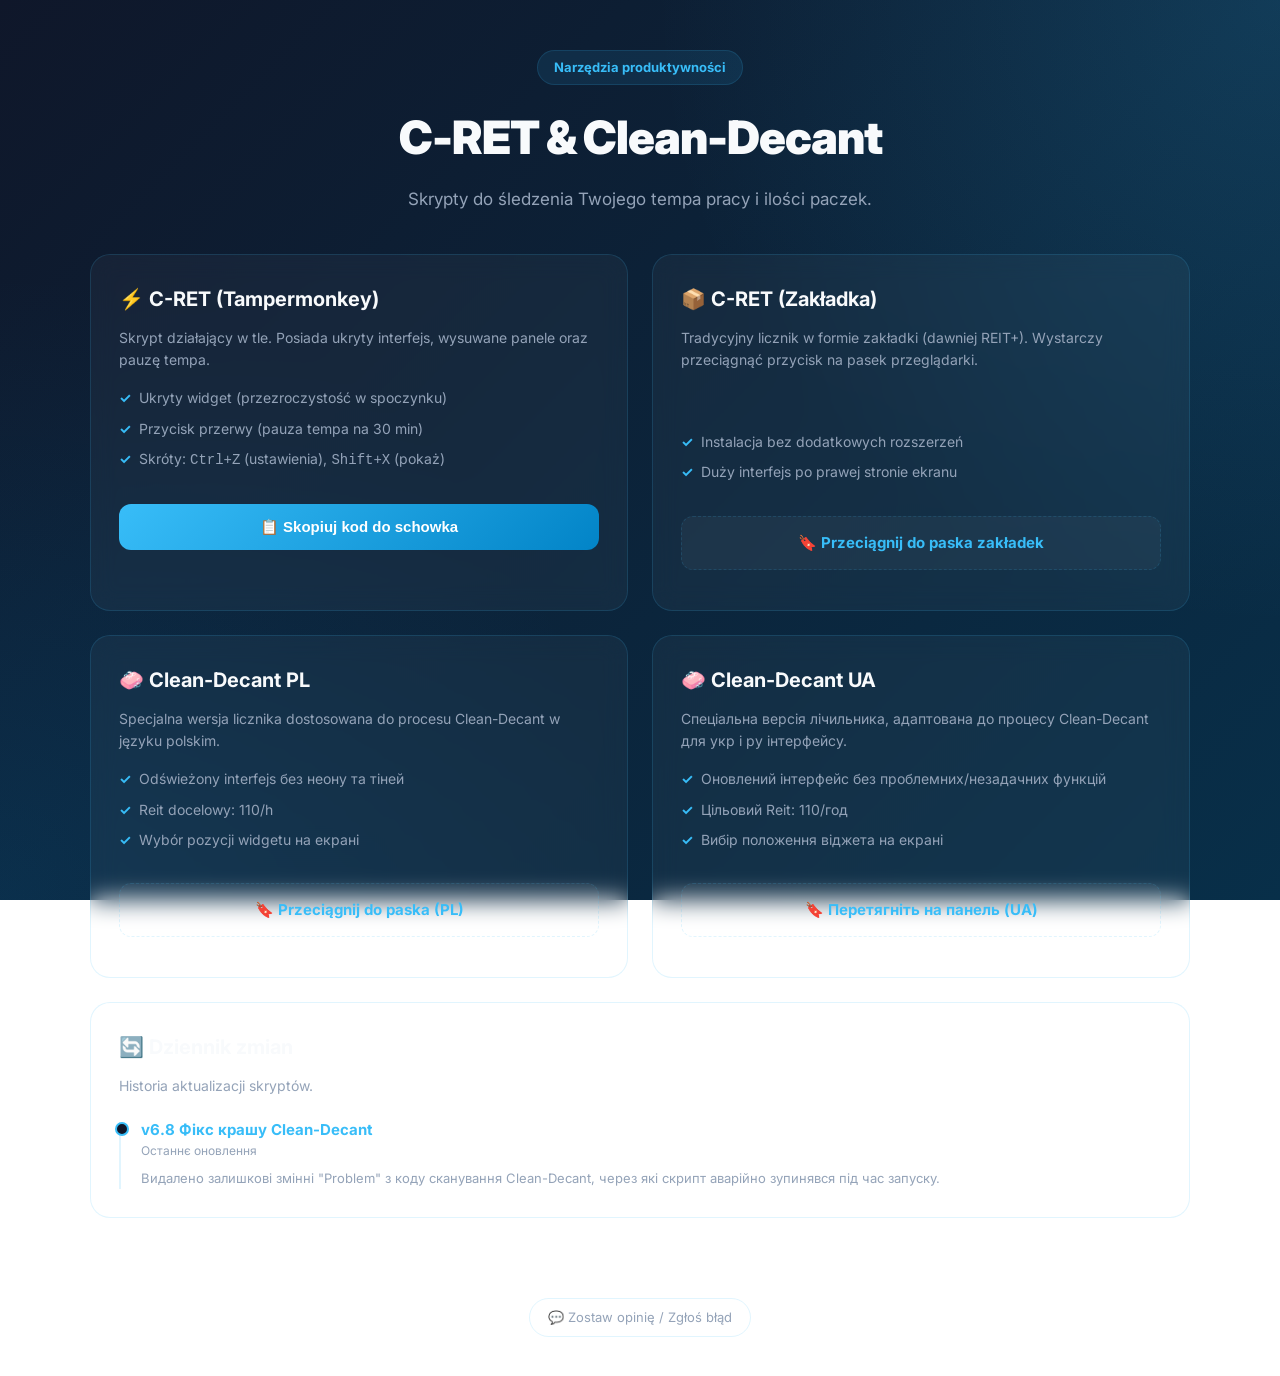
==== commit 0563dc86: "Update index.html" ====
--- a/index.html
+++ b/index.html
@@ -117,9 +117,9 @@
         <h2>🧼 Clean-Decant PL</h2>
         <p>Specjalna wersja licznika dostosowana do procesu Clean-Decant w języku polskim.</p>
         <ul class="features-list">
-          <li>Odświeżony interfejs bez funkcji problem/off-task</li>
+          <li>Odświeżony interfejs без неону та тіней</li>
           <li>Reit docelowy: 110/h</li>
-          <li>Wybór pozycji widgetu na ekranie</li>
+          <li>Wybór pozycji widgetu на екрані</li>
         </ul>
         <a id="cd-pl-bookmark-btn" class="btn btn-secondary" href="#">
           🔖 Przeciągnij do paska (PL)
@@ -142,13 +142,12 @@
       <div class="card full-width">
         <h2>🔄 Dziennik zmian</h2>
         <p style="margin-bottom: 24px;">Historia aktualizacji skryptów.</p>
-        
         <div class="changelog-wrapper">
           <div class="changelog-item">
-            <div class="changelog-version">v6.7 Фінальний фікс закладок</div>
+            <div class="changelog-version">v6.8 Фікс крашу Clean-Decant</div>
             <div class="changelog-date">Останнє оновлення</div>
             <div class="changelog-notes">
-              Все зібрано в один файл для зручного локального запуску. Виправлено конфлікт змінних між C-RET та Clean-Decant (через який CD не запускався).
+              Видалено залишкові змінні "Problem" з коду сканування Clean-Decant, через які скрипт аварійно зупинявся під час запуску.
             </div>
           </div>
         </div>
@@ -162,10 +161,6 @@
       💬 Zostaw opinię / Zgłoś błąd
     </a>
   </footer>
-
-  <!-- ===============================
-       КОДИ СКРИПТІВ
-  =============================== -->
 
   <script type="text/plain" id="cret-code-block">
 (() => {
@@ -220,9 +215,7 @@
     const now = Date.now();
     if (!force && now - lastSave < 1500) return;
     lastSave = now;
-    try {
-      localStorage.setItem(saveKey, JSON.stringify({ shift: shiftName, savedAt: now, start, problemTotal, beforeBreak, targetPerHour, offRemain, showRatePercent, showLeftInsteadTotal, autoStatusColor, manualColor, miniOpacity, miniSize, miniPos, hourCounts, problemCounts, lastTrigger }));
-    } catch (_) {}
+    try { localStorage.setItem(saveKey, JSON.stringify({ shift: shiftName, savedAt: now, start, problemTotal, beforeBreak, targetPerHour, offRemain, showRatePercent, showLeftInsteadTotal, autoStatusColor, manualColor, miniOpacity, miniSize, miniPos, hourCounts, problemCounts, lastTrigger })); } catch (_) {}
   }
 
   loadState(); initCounts();
@@ -280,32 +273,32 @@
     <div style="background:#ffffff; border:1px solid rgba(0,0,0,0.06); border-radius:10px; padding:12px; margin-bottom:10px; width:100%; box-sizing:border-box;">
       <div style="display:grid; grid-template-columns:105px 1fr; gap:8px; align-items:center; font-size:11px; font-weight:700; color:#475569; text-transform:uppercase; width:100%; box-sizing:border-box;">
         <label>Pozycja mini</label>
-        <select id="pos" style="width:100%; height:28px; border:1px solid #e2e8f0; border-radius:6px; cursor:pointer; background:#fff; font-family:${technoFont}; font-weight:700; box-sizing:border-box; margin:0;">
-          <option value="bl" ${miniPos === 'bl' ? 'selected' : ''}>Dół - Lewo</option>
-          <option value="br" ${miniPos === 'br' ? 'selected' : ''}>Dół - Prawo</option>
-          <option value="tl" ${miniPos === 'tl' ? 'selected' : ''}>Góra - Lewo</option>
-          <option value="tr" ${miniPos === 'tr' ? 'selected' : ''}>Góra - Prawo</option>
+        <select id="pos" style="width:100%; height:28px; border:1px solid #e2e8f0; border-radius:6px; cursor:pointer; background:#fff; font-family:\${technoFont}; font-weight:700; box-sizing:border-box; margin:0;">
+          <option value="bl" \${miniPos === 'bl' ? 'selected' : ''}>Dół - Lewo</option>
+          <option value="br" \${miniPos === 'br' ? 'selected' : ''}>Dół - Prawo</option>
+          <option value="tl" \${miniPos === 'tl' ? 'selected' : ''}>Góra - Lewo</option>
+          <option value="tr" \${miniPos === 'tr' ? 'selected' : ''}>Góra - Prawo</option>
         </select>
         <label>Kolor mini</label>
-        <input type="color" id="c" value="${manualColor}" style="width:100%; height:28px; border:1px solid #e2e8f0; border-radius:6px; cursor:pointer; background:#fff; padding:0; box-sizing:border-box; margin:0;">
+        <input type="color" id="c" value="\${manualColor}" style="width:100%; height:28px; border:1px solid #e2e8f0; border-radius:6px; cursor:pointer; background:#fff; padding:0; box-sizing:border-box; margin:0;">
         <label>Rozmiar mini</label>
-        <input type="range" id="s" min="10" max="45" value="${miniSize}" style="width:100%; accent-color:#3b82f6; box-sizing:border-box; margin:0;">
-        <label>Widoczność</label>
-        <input type="range" id="o" min="0" max="100" value="${miniOpacity}" style="width:100%; accent-color:#3b82f6; box-sizing:border-box; margin:0;">
+        <input type="range" id="s" min="10" max="45" value="\${miniSize}" style="width:100%; accent-color:#3b82f6; box-sizing:border-box; margin:0;">
+        <label>Widoczність</label>
+        <input type="range" id="o" min="0" max="100" value="\${miniOpacity}" style="width:100%; accent-color:#3b82f6; box-sizing:border-box; margin:0;">
         <label>Reit/h cel</label>
-        <input type="text" inputmode="numeric" id="target" value="${targetPerHour}" style="width:100%; padding:6px 10px; border-radius:6px; border:1px solid #e2e8f0; background:#f8fafc; color:#1e293b; font-family:${technoFont}; font-weight:900; box-sizing:border-box; outline:none; margin:0;">
+        <input type="text" inputmode="numeric" id="target" value="\${targetPerHour}" style="width:100%; padding:6px 10px; border-radius:6px; border:1px solid #e2e8f0; background:#f8fafc; color:#1e293b; font-family:\${technoFont}; font-weight:900; box-sizing:border-box; outline:none; margin:0;">
       </div>
     </div>
     <div style="background:#ffffff; border:1px solid rgba(0,0,0,0.06); border-radius:10px; padding:12px; margin-bottom:10px; width:100%; box-sizing:border-box;">
-      <label style="display:flex; justify-content:space-between; align-items:center; margin-bottom:12px; font-size:11px; font-weight:900; text-transform:uppercase; color:#1e293b; cursor:pointer;">Tempo % / h <input id="ratePercent" type="checkbox" style="width:18px; height:18px; accent-color:#3b82f6; margin:0; cursor:pointer;" ${showRatePercent ? 'checked' : ''}></label>
-      <label style="display:flex; justify-content:space-between; align-items:center; margin-bottom:12px; font-size:11px; font-weight:900; text-transform:uppercase; color:#1e293b; cursor:pointer;">Pozostało zamiast sumy <input id="leftMode" type="checkbox" style="width:18px; height:18px; accent-color:#3b82f6; margin:0; cursor:pointer;" ${showLeftInsteadTotal ? 'checked' : ''}></label>
-      <label style="display:flex; justify-content:space-between; align-items:center; font-size:11px; font-weight:900; text-transform:uppercase; color:#1e293b; cursor:pointer;">Auto-kolor tempa <input id="autoColor" type="checkbox" style="width:18px; height:18px; accent-color:#3b82f6; margin:0; cursor:pointer;" ${autoStatusColor ? 'checked' : ''}></label>
+      <label style="display:flex; justify-content:space-between; align-items:center; margin-bottom:12px; font-size:11px; font-weight:900; text-transform:uppercase; color:#1e293b; cursor:pointer;">Tempo % / h <input id="ratePercent" type="checkbox" style="width:18px; height:18px; accent-color:#3b82f6; margin:0; cursor:pointer;" \${showRatePercent ? 'checked' : ''}></label>
+      <label style="display:flex; justify-content:space-between; align-items:center; margin-bottom:12px; font-size:11px; font-weight:900; text-transform:uppercase; color:#1e293b; cursor:pointer;">Pozostało замість суми <input id="leftMode" type="checkbox" style="width:18px; height:18px; accent-color:#3b82f6; margin:0; cursor:pointer;" \${showLeftInsteadTotal ? 'checked' : ''}></label>
+      <label style="display:flex; justify-content:space-between; align-items:center; font-size:11px; font-weight:900; text-transform:uppercase; color:#1e293b; cursor:pointer;">Auto-kolor tempa <input id="autoColor" type="checkbox" style="width:18px; height:18px; accent-color:#3b82f6; margin:0; cursor:pointer;" \${autoStatusColor ? 'checked' : ''}></label>
     </div>
     <div style="background:#ffffff; border:1px solid rgba(0,0,0,0.06); border-radius:10px; padding:12px; margin-bottom:16px; width:100%; box-sizing:border-box;">
       <div style="font-size:10px; font-weight:900; text-transform:uppercase; margin-bottom:8px; color:#64748b;">Podgląd mini widgetu</div>
       <div id="miniPreview" style="font-size:20px; font-weight:900; background:#f8fafc; border:1px solid #e2e8f0; border-radius:8px; padding:10px; text-align:center; color:#1e293b; width:100%; box-sizing:border-box;">0 | 0.00/h</div>
     </div>
-    <button id="resetOff" style="width:100%; padding:10px; border:none; border-radius:8px; background:#facc15; color:#1e293b; font-family:${technoFont}; font-size:13px; font-weight:900; cursor:pointer; text-transform:uppercase; transition:background 0.2s; margin-bottom:14px; box-sizing:border-box;">Reset Off Task</button>
+    <button id="resetOff" style="width:100%; padding:10px; border:none; border-radius:8px; background:#facc15; color:#1e293b; font-family:\${technoFont}; font-size:13px; font-weight:900; cursor:pointer; text-transform:uppercase; transition:background 0.2s; margin-bottom:14px; box-sizing:border-box;">Reset Off Task</button>
   </div>`;
 
   document.body.appendChild(panel);
@@ -359,250 +352,6 @@
       bb.onblur = (e) => { e.target.value = beforeBreak || 0; lastTrigger = 'RĘCZNIE ' + timeNow(); renderHours(true); saveState(true); render(); };
     }
   }
-  function renderHours(force) {
-    const active = document.activeElement;
-    if (!force && active && panel.contains(active) && (active.classList.contains('hc') || active.id === 'beforeBreak')) return;
-    const visibleHours = night ? nightHours : dayHours;
-    const max = Math.max(targetPerHour, beforeBreak, ...visibleHours.map((h) => hourCounts[h] || 0), 1);
-    let rows = visibleHours.map((h) => {
-      const val = hourCounts[h] || 0; const bars = Math.min(100, Math.round((val / max) * 100)); const good = val >= targetPerHour;
-      return `<div style="display:grid; grid-template-columns:40px 45px 1fr; gap:10px; align-items:center; background:#ffffff; border:1px solid rgba(0,0,0,0.05); border-radius:8px; padding:6px 10px; margin-bottom:6px; border-left:4px solid ${good ? '#22c55e' : '#cbd5e1'}; width:100%; box-sizing:border-box;">
-        <b style="font-size:12px; text-align:left; color:#475569;">${h}</b>
-        <input class="hc" data-h="${h}" type="text" inputmode="numeric" value="${val}" style="width:100%; padding:4px 6px; border:1px solid #e2e8f0; border-radius:4px; background:#f8fafc; color:#1e293b; text-align:center; font-family:${technoFont}; font-weight:900; outline:none; font-size:12px; box-sizing:border-box;">
-        <div style="height:6px; background:#f1f5f9; border-radius:999px; overflow:hidden; width:100%;">
-          <div style="height:100%; width:${bars}%; background:${good ? '#22c55e' : '#3b82f6'}; border-radius:999px; transition:width 0.4s ease;"></div>
-        </div>
-      </div>`;
-    }).join('');
-    const bbBars = Math.min(100, Math.round((beforeBreak / max) * 100));
-    rows += `<div style="display:grid; grid-template-columns:85px 45px 1fr; gap:10px; align-items:center; background:#f8fafc; border:1px solid rgba(0,0,0,0.06); border-radius:8px; padding:6px 10px; margin-top:12px; margin-bottom:6px; border-left:4px solid #94a3b8; width:100%; box-sizing:border-box;">
-      <b style="font-size:11px; text-align:left; color:#475569;">Przed przerwą</b>
-      <input id="beforeBreak" type="text" inputmode="numeric" value="${beforeBreak}" style="width:100%; padding:4px 6px; border:1px solid #e2e8f0; border-radius:4px; background:#ffffff; color:#1e293b; text-align:center; font-family:${technoFont}; font-weight:900; outline:none; font-size:12px; box-sizing:border-box;">
-      <div style="height:6px; background:#e2e8f0; border-radius:999px; overflow:hidden; width:100%;">
-        <div style="height:100%; width:${Math.min(100, Math.round((beforeBreak / max) * 100))}%; background:#94a3b8; border-radius:999px; transition:width 0.4s ease;"></div>
-      </div>
-    </div>`;
-    panel.querySelector('#hours').innerHTML = rows; bindCountInputs();
-  }
-  function render() {
-    recalcTotal(); const now = Date.now();
-    if (now - lastActivityTime > grace) { offRemain -= now - offLastTick; if (offRemain < 0) offRemain = 0; }
-    offLastTick = now;
-    panel.querySelector('#lt').textContent = lastTrigger; panel.querySelector('#off').textContent = fmt(offRemain);
-    panel.querySelector('#pb').textContent = problemTotal; panel.querySelector('#left').textContent = Math.max(0, shiftTarget() - total);
-    applyMini(); renderHours(false); saveState();
-  }
-  function scan() {
-    const txt = document.body.innerText || '', m = cnt(txt, triggerText), p = cnt(seen, triggerText), pm = cnt(txt, problemText), pp = cnt(seen, problemText), nlpm = cnt(txt, nlpText), nlpp = cnt(seen, nlpText);
-    if (nlpm > nlpp) { skipNextPack = true; lastTrigger = 'NLP: POMIŃ NASTĘPNĄ ' + timeNow(); markActivity(); render(); }
-    if (pm > pp) addProblem(pm - pp);
-    else if (m > p) { let diff = m - p; if (skipNextPack) { diff--; skipNextPack = false; lastTrigger = 'POMINIĘTO PO NLP ' + timeNow(); } if (diff > 0) addPacks(diff); }
-    seen = txt;
-  }
-  function toggleUI() { open = !open; panel.style.transform = open ? 'translateX(0)' : 'translateX(370px)'; panel.style.opacity = open ? '1' : '0'; panel.style.pointerEvents = open ? 'auto' : 'none'; }
-  function showSettings(v) { panel.querySelector('#mainView').style.display = v ? 'none' : 'block'; panel.querySelector('#settingsView').style.display = v ? 'block' : 'none'; applyMini(); }
-
-  setInterval(scan, 1000); setInterval(render, 1000); window.addEventListener('beforeunload', () => saveState(true)); box.onclick = toggleUI;
-  document.addEventListener('keydown', (e) => { if (e.shiftKey && e.key.toLowerCase() === 'u') toggleUI(); if (e.altKey && e.key.toLowerCase() === 'p') removePack(); if (e.altKey && e.key.toLowerCase() === 'o') addPacks(1); });
-  panel.querySelector('#settingsBtn').onclick = () => showSettings(true); panel.querySelector('#backBtn').onclick = () => showSettings(false);
-  panel.querySelector('#ratePercent').checked = showRatePercent; panel.querySelector('#leftMode').checked = showLeftInsteadTotal; panel.querySelector('#autoColor').checked = autoStatusColor;
-  panel.querySelector('#pos').onchange = (e) => { miniPos = e.target.value; applyMiniPos(); saveState(true); };
-  panel.querySelector('#ratePercent').onchange = (e) => { showRatePercent = e.target.checked; saveState(true); applyMini(); };
-  panel.querySelector('#leftMode').onchange = (e) => { showLeftInsteadTotal = e.target.checked; saveState(true); applyMini(); };
-  panel.querySelector('#autoColor').onchange = (e) => { autoStatusColor = e.target.checked; saveState(true); applyMini(); };
-  panel.querySelector('#resetOff').onclick = () => { offRemain = 30 * 60 * 1000; lastActivityTime = Date.now(); offLastTick = Date.now(); saveState(true); render(); };
-  panel.querySelector('#c').oninput = (e) => { manualColor = e.target.value; saveState(true); applyMini(); };
-  panel.querySelector('#s').oninput = (e) => { miniSize = parseInt(e.target.value) || 12; box.style.fontSize = miniSize + 'px'; saveState(true); };
-  panel.querySelector('#o').oninput = (e) => { miniOpacity = parseInt(e.target.value) || 0; box.style.opacity = miniOpacity / 100; saveState(true); };
-  panel.querySelector('#target').oninput = (e) => { targetPerHour = parseInt(e.target.value) || 44; saveState(true); render(); };
-  render(); scan(); renderHours(true); applyMini();
-})();
-  </script>
-
-  <script type="text/plain" id="cd-pl-code-block">
-(() => {
-  if (window.scanCounterCDPL_V28) return;
-  window.scanCounterCDPL_V28 = true;
-  document.querySelectorAll('[data-reit-counter]').forEach((el) => el.remove());
-
-  const saveKey = 'scanCounterCDPL_V28State';
-  const technoFont = 'Consolas,"Lucida Console","Courier New",monospace';
-  const dayHours = ['7:30', '8:30', '9:30', '10:30', '11:30', '12:30', '13:30', '14:30', '15:30', '16:30', '17:00'];
-  const nightHours = ['19:30', '20:30', '21:30', '22:30', '23:30', '00:30', '1:30', '2:30', '3:30', '4:30', '5:00'];
-  const currentHour = new Date().getHours();
-  const night = currentHour >= 17 || currentHour < 5;
-  const hours = night ? nightHours : dayHours;
-  const shiftName = night ? 'night' : 'day';
-
-  let total = 0, seen = '', start = Date.now(), lastTrigger = '-';
-  let targetPerHour = 110, beforeBreak = 0, open = true;
-  let triggerText = 'Wprowadź pojemnik', nlpText = 'Zeskanuj nowy NLP';
-  let skipNextPack = false, showLeftInsteadTotal = false, autoStatusColor = false;
-  let manualColor = '#a0a0a0', miniOpacity = 100, miniSize = 18, miniPos = 'bl', hourCounts = {}, lastSave = 0;
-
-  function initCounts() { hours.forEach((h) => { if (hourCounts[h] == null) hourCounts[h] = 0; }); }
-
-  function loadState() {
-    try {
-      const s = JSON.parse(localStorage.getItem(saveKey) || '{}');
-      if (s.shift && s.shift !== shiftName) { initCounts(); return; }
-      start = Number(s.start) || Date.now();
-      beforeBreak = Math.max(0, parseInt(s.beforeBreak) || 0);
-      targetPerHour = Math.max(1, parseInt(s.targetPerHour) || 110);
-      showLeftInsteadTotal = !!s.showLeftInsteadTotal;
-      autoStatusColor = !!s.autoStatusColor;
-      manualColor = s.manualColor || '#a0a0a0';
-      miniPos = s.miniPos || 'bl';
-      miniOpacity = Math.min(100, Math.max(0, s.miniOpacity !== undefined ? parseInt(s.miniOpacity) : 100));
-      miniSize = Math.min(45, Math.max(10, parseInt(s.miniSize) || 18));
-      hourCounts = {};
-      hours.forEach((h) => { hourCounts[h] = Math.max(0, parseInt(s.hourCounts && s.hourCounts[h]) || 0); });
-      lastTrigger = s.lastTrigger || 'PRZYWRÓCONO';
-    } catch (_) { initCounts(); }
-  }
-
-  function saveState(force) {
-    const now = Date.now();
-    if (!force && now - lastSave < 1500) return;
-    lastSave = now;
-    try { localStorage.setItem(saveKey, JSON.stringify({ shift: shiftName, savedAt: now, start, beforeBreak, targetPerHour, showLeftInsteadTotal, autoStatusColor, manualColor, miniPos, miniOpacity, miniSize, hourCounts, lastTrigger })); } catch (_) {}
-  }
-
-  loadState(); initCounts();
-
-  const box = document.createElement('div');
-  box.setAttribute('data-reit-counter', 'mini');
-  box.style = 'position:fixed;background:transparent;color:' + manualColor + ';padding:4px 8px;font-size:' + miniSize + 'px;font-family:' + technoFont + ';z-index:999999;border-radius:12px;opacity:' + (miniOpacity / 100) + ';cursor:pointer;user-select:none;font-weight:900;letter-spacing:0;';
-  
-  function applyMiniPos() {
-    box.style.top = 'auto'; box.style.bottom = 'auto'; box.style.left = 'auto'; box.style.right = 'auto';
-    if (miniPos === 'bl') { box.style.bottom = '34px'; box.style.left = '300px'; }
-    if (miniPos === 'br') { box.style.bottom = '34px'; box.style.right = '360px'; }
-    if (miniPos === 'tl') { box.style.top = '5px'; box.style.left = '300px'; }
-    if (miniPos === 'tr') { box.style.top = '5px'; box.style.right = '360px'; }
-  }
-  applyMiniPos(); document.body.appendChild(box);
-
-  const panel = document.createElement('div');
-  panel.setAttribute('data-reit-counter', 'panel');
-  panel.style = 'position:fixed;top:58px;bottom:24px;right:20px;background:rgba(248, 250, 252, 0.95);color:#1e293b;padding:16px;border-radius:16px;z-index:999999;font-family:' + technoFont + ';width:350px;overflow-y:auto;overflow-x:hidden;box-sizing:border-box;backdrop-filter:blur(12px);box-shadow:0 10px 30px -5px rgba(0,0,0,0.15), 0 0 0 1px rgba(0,0,0,0.05);scrollbar-width:thin;transform:translateX(0);opacity:1;pointer-events:auto;transition:transform .35s cubic-bezier(0.4, 0, 0.2, 1),opacity .35s ease';
-  
-  panel.innerHTML = `
-  <div id="mainView" style="width:100%; box-sizing:border-box;">
-    <div style="display:flex; justify-content:space-between; align-items:center; margin-bottom:12px; border-bottom:1px solid rgba(0,0,0,0.06); padding-bottom:10px;">
-      <div style="font-size:18px; font-weight:900; color:#0f172a; letter-spacing:0.5px; text-transform:uppercase;">Clean-Decant PL</div>
-      <button id="settingsBtn" title="Ustawienia" style="width:30px; height:30px; border:none; border-radius:8px; background:rgba(0,0,0,0.05); color:#0f172a; font-size:16px; cursor:pointer; transition:background 0.2s;">⚙️</button>
-    </div>
-    <div style="display:grid; grid-template-columns:1fr; gap:8px; margin-bottom:10px; width:100%; box-sizing:border-box;">
-      <div style="background:#ffffff; border:1px solid rgba(0,0,0,0.06); border-radius:10px; padding:10px;">
-        <div style="font-size:10px; color:#64748b; text-transform:uppercase; margin-bottom:4px; font-weight:700;">Trigger</div>
-        <div id="lt" style="font-size:12px; font-weight:700; color:#1e293b; word-break:break-all; line-height:1.2;">-</div>
-      </div>
-    </div>
-    <div style="display:grid; grid-template-columns:1fr; gap:8px; margin-bottom:12px; width:100%; box-sizing:border-box;">
-      <div style="background:linear-gradient(135deg, #3b82f6, #2563eb); color:white; padding:12px 8px; border-radius:10px; text-align:center; text-transform:uppercase;">
-        <div style="font-size:10px; font-weight:900; opacity:0.9; margin-bottom:2px;">Pozostało</div>
-        <div id="left" style="font-size:22px; font-weight:900;">0</div>
-      </div>
-    </div>
-    <div id="hours" style="margin-top:8px; padding-bottom:10px; width:100%; box-sizing:border-box;"></div>
-  </div>
-  <div id="settingsView" style="display:none; width:100%; box-sizing:border-box;">
-    <div style="display:flex; align-items:center; margin-bottom:12px; border-bottom:1px solid rgba(0,0,0,0.06); padding-bottom:10px;">
-      <button id="backBtn" title="Powrót" style="width:30px; height:30px; border:none; border-radius:8px; background:rgba(0,0,0,0.05); color:#0f172a; font-size:18px; cursor:pointer; margin-right:10px; display:flex; align-items:center; justify-content:center;">‹</button>
-      <div style="font-size:16px; font-weight:900; color:#0f172a; text-transform:uppercase; letter-spacing:0.5px;">Ustawienia</div>
-    </div>
-    <div style="background:#ffffff; border:1px solid rgba(0,0,0,0.06); border-radius:10px; padding:12px; margin-bottom:10px; width:100%; box-sizing:border-box;">
-      <div style="display:grid; grid-template-columns:105px 1fr; gap:8px; align-items:center; font-size:11px; font-weight:700; color:#475569; text-transform:uppercase; width:100%; box-sizing:border-box;">
-        <label>Pozycja mini</label>
-        <select id="pos" style="width:100%; height:28px; border:1px solid #e2e8f0; border-radius:6px; cursor:pointer; background:#fff; font-family:${technoFont}; font-weight:700; box-sizing:border-box; margin:0;">
-          <option value="bl" ${miniPos === 'bl' ? 'selected' : ''}>Dół - Lewo</option>
-          <option value="br" ${miniPos === 'br' ? 'selected' : ''}>Dół - Prawo</option>
-          <option value="tl" ${miniPos === 'tl' ? 'selected' : ''}>Góra - Lewo</option>
-          <option value="tr" ${miniPos === 'tr' ? 'selected' : ''}>Góra - Prawo</option>
-        </select>
-        <label>Kolor mini</label>
-        <input type="color" id="c" value="${manualColor}" style="width:100%; height:28px; border:1px solid #e2e8f0; border-radius:6px; cursor:pointer; background:#fff; padding:0; box-sizing:border-box; margin:0;">
-        <label>Rozmiar mini</label>
-        <input type="range" id="s" min="10" max="45" value="${miniSize}" style="width:100%; accent-color:#3b82f6; box-sizing:border-box; margin:0;">
-        <label>Widoczність</label>
-        <input type="range" id="o" min="0" max="100" value="${miniOpacity}" style="width:100%; accent-color:#3b82f6; box-sizing:border-box; margin:0;">
-        <label>Reit/h cel</label>
-        <input type="text" inputmode="numeric" id="target" value="${targetPerHour}" style="width:100%; padding:6px 10px; border-radius:6px; border:1px solid #e2e8f0; background:#f8fafc; color:#1e293b; font-family:${technoFont}; font-weight:900; box-sizing:border-box; outline:none; margin:0;">
-      </div>
-    </div>
-    <div style="background:#ffffff; border:1px solid rgba(0,0,0,0.06); border-radius:10px; padding:12px; margin-bottom:10px; width:100%; box-sizing:border-box;">
-      <label style="display:flex; justify-content:space-between; align-items:center; margin-bottom:12px; font-size:11px; font-weight:900; text-transform:uppercase; color:#1e293b; cursor:pointer;">Tempo % / h <input id="ratePercent" type="checkbox" style="width:18px; height:18px; accent-color:#3b82f6; margin:0; cursor:pointer;" ${showRatePercent ? 'checked' : ''}></label>
-      <label style="display:flex; justify-content:space-between; align-items:center; margin-bottom:12px; font-size:11px; font-weight:900; text-transform:uppercase; color:#1e293b; cursor:pointer;">Pozostało замість суми <input id="leftMode" type="checkbox" style="width:18px; height:18px; accent-color:#3b82f6; margin:0; cursor:pointer;" ${showLeftInsteadTotal ? 'checked' : ''}></label>
-      <label style="display:flex; justify-content:space-between; align-items:center; font-size:11px; font-weight:900; text-transform:uppercase; color:#1e293b; cursor:pointer;">Auto-kolor tempa <input id="autoColor" type="checkbox" style="width:18px; height:18px; accent-color:#3b82f6; margin:0; cursor:pointer;" ${autoStatusColor ? 'checked' : ''}></label>
-    </div>
-    <div style="background:#ffffff; border:1px solid rgba(0,0,0,0.06); border-radius:10px; padding:12px; margin-bottom:16px; width:100%; box-sizing:border-box;">
-      <div style="font-size:10px; font-weight:900; text-transform:uppercase; margin-bottom:8px; color:#64748b;">Podgląd mini widgetu</div>
-      <div id="miniPreview" style="font-size:20px; font-weight:900; background:#f8fafc; border:1px solid #e2e8f0; border-radius:8px; padding:10px; text-align:center; color:#1e293b; width:100%; box-sizing:border-box;">0 | 0.00/h</div>
-    </div>
-  </div>`;
-  
-  document.body.appendChild(panel);
-  const mainView = panel.querySelector('#mainView'), settingsView = panel.querySelector('#settingsView'), tableBox = panel.querySelector('#hours');
-  const settingsHost = document.createElement('div'); settingsHost.id = 'settingsOnMain'; tableBox.replaceWith(settingsHost);
-  while (settingsView.children.length > 1) settingsHost.appendChild(settingsView.children[1]); settingsView.appendChild(tableBox);
-  
-  function esc(s) { return s.replace(/[.*+?^${}()|[\]\\]/g, '\\$&'); }
-  function cnt(txt, what) { return (txt.match(new RegExp(esc(what), 'gi')) || []).length; }
-  function timeNow() { return new Date().toLocaleTimeString('en-GB', { hour: '2-digit', minute: '2-digit', second: '2-digit' }); }
-  function minOf(h) { const a = h.split(':'); return +a[0] * 60 + +a[1]; }
-  
-  function getSlot() {
-    const d = new Date(); let mins = d.getHours() * 60 + d.getMinutes(); let slots = hours.map(minOf);
-    if (night && mins < 360) mins += 1440;
-    if (night) slots = slots.map((x) => x < 360 ? x + 1440 : x);
-    for (let i = 0; i < slots.length; i++) { if (mins <= slots[i]) return hours[i]; }
-    return hours[hours.length - 1];
-  }
-  
-  function hourlyTotal() { return hours.reduce((s, h) => s + (parseInt(hourCounts[h]) || 0), 0); }
-  function recalcTotal() { total = hourlyTotal() + (parseInt(beforeBreak) || 0); }
-  function currentRate() { const h = (Date.now() - start) / 3600000; return h > 0 ? hourlyTotal() / h : 0; }
-  function shiftTarget() { return targetPerHour * 10; }
-  
-  function miniColor(rate) {
-    if (!autoStatusColor) return manualColor;
-    const pct = targetPerHour > 0 ? rate / targetPerHour : 0;
-    return pct >= 1 ? '#16a34a' : pct >= 0.85 ? '#d97706' : '#dc2626';
-  }
-  
-  function miniText() {
-    const rate = currentRate(), left = Math.max(0, shiftTarget() - total);
-    return (showLeftInsteadTotal ? String(left) : String(total)) + ' | ' + rate.toFixed(2) + '/h';
-  }
-  
-  function applyMini() {
-    const rate = currentRate(); box.innerHTML = miniText(); box.style.color = miniColor(rate);
-    const p = panel.querySelector('#miniPreview'); if (p) { p.textContent = miniText(); p.style.color = miniColor(rate); }
-  }
-  
-  function addPacks(n) {
-    n = parseInt(n) || 0; if (n <= 0) return;
-    hourCounts[getSlot()] += n; recalcTotal(); lastTrigger = 'RĘCZNIE +' + n + ' ' + timeNow(); saveState(true); render();
-  }
-  
-  function removePack() {
-    const slot = getSlot();
-    if (hourlyTotal() > 0) { hourCounts[slot] = Math.max(0, hourCounts[slot] - 1); recalcTotal(); lastTrigger = 'RĘCZNIE -1 ' + timeNow(); saveState(true); render(); }
-  }
-
-  function bindCountInputs() {
-    panel.querySelectorAll('.hc').forEach((inp) => {
-      inp.oninput = (e) => { hourCounts[e.target.getAttribute('data-h')] = Math.max(0, parseInt(e.target.value) || 0); recalcTotal(); applyMini(); panel.querySelector('#left').textContent = Math.max(0, shiftTarget() - total); saveState(); };
-      inp.onblur = (e) => { e.target.value = hourCounts[e.target.getAttribute('data-h')] || 0; lastTrigger = 'RĘCZNIE ' + timeNow(); renderHours(true); saveState(true); render(); };
-    });
-    const bb = panel.querySelector('#beforeBreak');
-    if (bb) {
-      bb.oninput = (e) => { beforeBreak = Math.max(0, parseInt(e.target.value) || 0); recalcTotal(); applyMini(); panel.querySelector('#left').textContent = Math.max(0, shiftTarget() - total); saveState(); };
-      bb.onblur = (e) => { e.target.value = beforeBreak || 0; lastTrigger = 'RĘCZNIE ' + timeNow(); renderHours(true); saveState(true); render(); };
-    }
-  }
-
   function renderHours(force) {
     const active = document.activeElement;
     if (!force && active && panel.contains(active) && (active.classList.contains('hc') || active.id === 'beforeBreak')) return;
@@ -628,6 +377,250 @@
     </div>\`;
     panel.querySelector('#hours').innerHTML = rows; bindCountInputs();
   }
+  function render() {
+    recalcTotal(); const now = Date.now();
+    if (now - lastActivityTime > grace) { offRemain -= now - offLastTick; if (offRemain < 0) offRemain = 0; }
+    offLastTick = now;
+    panel.querySelector('#lt').textContent = lastTrigger; panel.querySelector('#off').textContent = fmt(offRemain);
+    panel.querySelector('#pb').textContent = problemTotal; panel.querySelector('#left').textContent = Math.max(0, shiftTarget() - total);
+    applyMini(); renderHours(false); saveState();
+  }
+  function scan() {
+    const txt = document.body.innerText || '', m = cnt(txt, triggerText), p = cnt(seen, triggerText), pm = cnt(txt, problemText), pp = cnt(seen, problemText), nlpm = cnt(txt, nlpText), nlpp = cnt(seen, nlpText);
+    if (nlpm > nlpp) { skipNextPack = true; lastTrigger = 'NLP: POMIŃ NASTĘPNĄ ' + timeNow(); markActivity(); render(); }
+    if (pm > pp) addProblem(pm - pp);
+    else if (m > p) { let diff = m - p; if (skipNextPack) { diff--; skipNextPack = false; lastTrigger = 'POMINIĘTO PO NLP ' + timeNow(); } if (diff > 0) addPacks(diff); }
+    seen = txt;
+  }
+  function toggleUI() { open = !open; panel.style.transform = open ? 'translateX(0)' : 'translateX(370px)'; panel.style.opacity = open ? '1' : '0'; panel.style.pointerEvents = open ? 'auto' : 'none'; }
+  function showSettings(v) { panel.querySelector('#mainView').style.display = v ? 'none' : 'block'; panel.querySelector('#settingsView').style.display = v ? 'block' : 'none'; applyMini(); }
+
+  setInterval(scan, 1000); setInterval(render, 1000); window.addEventListener('beforeunload', () => saveState(true)); box.onclick = toggleUI;
+  document.addEventListener('keydown', (e) => { if (e.shiftKey && e.key.toLowerCase() === 'u') toggleUI(); if (e.altKey && e.key.toLowerCase() === 'p') removePack(); if (e.altKey && e.key.toLowerCase() === 'o') addPacks(1); });
+  panel.querySelector('#settingsBtn').onclick = () => showSettings(true); panel.querySelector('#backBtn').onclick = () => showSettings(false);
+  panel.querySelector('#ratePercent').checked = showRatePercent; panel.querySelector('#leftMode').checked = showLeftInsteadTotal; panel.querySelector('#autoColor').checked = autoStatusColor;
+  panel.querySelector('#pos').onchange = (e) => { miniPos = e.target.value; applyMiniPos(); saveState(true); };
+  panel.querySelector('#ratePercent').onchange = (e) => { showRatePercent = e.target.checked; saveState(true); applyMini(); };
+  panel.querySelector('#leftMode').onchange = (e) => { showLeftInsteadTotal = e.target.checked; saveState(true); applyMini(); };
+  panel.querySelector('#autoColor').onchange = (e) => { autoStatusColor = e.target.checked; saveState(true); applyMini(); };
+  panel.querySelector('#resetOff').onclick = () => { offRemain = 30 * 60 * 1000; lastActivityTime = Date.now(); offLastTick = Date.now(); saveState(true); render(); };
+  panel.querySelector('#c').oninput = (e) => { manualColor = e.target.value; saveState(true); applyMini(); };
+  panel.querySelector('#s').oninput = (e) => { miniSize = parseInt(e.target.value) || 12; box.style.fontSize = miniSize + 'px'; saveState(true); };
+  panel.querySelector('#o').oninput = (e) => { miniOpacity = parseInt(e.target.value) || 0; box.style.opacity = miniOpacity / 100; saveState(true); };
+  panel.querySelector('#target').oninput = (e) => { targetPerHour = parseInt(e.target.value) || 44; saveState(true); render(); };
+  render(); scan(); renderHours(true); applyMini();
+})();
+  </script>
+
+  <script type="text/plain" id="cd-pl-code-block">
+(() => {
+  if (window.scanCounterCDPL_V28) return;
+  window.scanCounterCDPL_V28 = true;
+  document.querySelectorAll('[data-reit-counter]').forEach((el) => el.remove());
+
+  const saveKey = 'scanCounterCDPL_V28State';
+  const technoFont = 'Consolas,"Lucida Console","Courier New",monospace';
+  const dayHours = ['7:30', '8:30', '9:30', '10:30', '11:30', '12:30', '13:30', '14:30', '15:30', '16:30', '17:00'];
+  const nightHours = ['19:30', '20:30', '21:30', '22:30', '23:30', '00:30', '1:30', '2:30', '3:30', '4:30', '5:00'];
+  const currentHour = new Date().getHours();
+  const night = currentHour >= 17 || currentHour < 5;
+  const hours = night ? nightHours : dayHours;
+  const shiftName = night ? 'night' : 'day';
+
+  let total = 0, seen = '', start = Date.now(), lastTrigger = '-';
+  let targetPerHour = 110, beforeBreak = 0, open = true;
+  let triggerText = 'Wprowadź pojemnik', nlpText = 'Zeskanuj nowy NLP';
+  let skipNextPack = false, showLeftInsteadTotal = false, autoStatusColor = false;
+  let manualColor = '#a0a0a0', miniOpacity = 100, miniSize = 18, miniPos = 'bl', hourCounts = {}, lastSave = 0;
+
+  function initCounts() { hours.forEach((h) => { if (hourCounts[h] == null) hourCounts[h] = 0; }); }
+
+  function loadState() {
+    try {
+      const s = JSON.parse(localStorage.getItem(saveKey) || '{}');
+      if (s.shift !== shiftName) { initCounts(); return; }
+      start = Number(s.start) || Date.now();
+      beforeBreak = Math.max(0, parseInt(s.beforeBreak) || 0);
+      targetPerHour = Math.max(1, parseInt(s.targetPerHour) || 110);
+      showLeftInsteadTotal = !!s.showLeftInsteadTotal;
+      autoStatusColor = !!s.autoStatusColor;
+      manualColor = s.manualColor || '#a0a0a0';
+      miniPos = s.miniPos || 'bl';
+      miniOpacity = Math.min(100, Math.max(0, s.miniOpacity !== undefined ? parseInt(s.miniOpacity) : 100));
+      miniSize = Math.min(45, Math.max(10, parseInt(s.miniSize) || 18));
+      hourCounts = {};
+      hours.forEach((h) => { hourCounts[h] = Math.max(0, parseInt(s.hourCounts && s.hourCounts[h]) || 0); });
+      lastTrigger = s.lastTrigger || 'PRZYWRÓCONO';
+    } catch (_) { initCounts(); }
+  }
+
+  function saveState(force) {
+    const now = Date.now();
+    if (!force && now - lastSave < 1500) return;
+    lastSave = now;
+    try { localStorage.setItem(saveKey, JSON.stringify({ shift: shiftName, savedAt: now, start, beforeBreak, targetPerHour, showLeftInsteadTotal, autoStatusColor, manualColor, miniPos, miniOpacity, miniSize, hourCounts, lastTrigger })); } catch (_) {}
+  }
+
+  loadState(); initCounts();
+
+  const box = document.createElement('div');
+  box.setAttribute('data-reit-counter', 'mini');
+  box.style = 'position:fixed;background:transparent;color:' + manualColor + ';padding:4px 8px;font-size:' + miniSize + 'px;font-family:' + technoFont + ';z-index:999999;border-radius:12px;opacity:' + (miniOpacity / 100) + ';cursor:pointer;user-select:none;font-weight:900;letter-spacing:0;';
+  
+  function applyMiniPos() {
+    box.style.top = 'auto'; box.style.bottom = 'auto'; box.style.left = 'auto'; box.style.right = 'auto';
+    if (miniPos === 'bl') { box.style.bottom = '34px'; box.style.left = '300px'; }
+    if (miniPos === 'br') { box.style.bottom = '34px'; box.style.right = '360px'; }
+    if (miniPos === 'tl') { box.style.top = '5px'; box.style.left = '300px'; }
+    if (miniPos === 'tr') { box.style.top = '5px'; box.style.right = '360px'; }
+  }
+  applyMiniPos(); document.body.appendChild(box);
+
+  const panel = document.createElement('div');
+  panel.setAttribute('data-reit-counter', 'panel');
+  panel.style = 'position:fixed;top:58px;bottom:24px;right:20px;background:rgba(248, 250, 252, 0.95);color:#1e293b;padding:16px;border-radius:16px;z-index:999999;font-family:' + technoFont + ';width:350px;overflow-y:auto;overflow-x:hidden;box-sizing:border-box;backdrop-filter:blur(12px);box-shadow:0 10px 30px -5px rgba(0,0,0,0.15), 0 0 0 1px rgba(0,0,0,0.05);scrollbar-width:thin;transform:translateX(0);opacity:1;pointer-events:auto;transition:transform .35s cubic-bezier(0.4, 0, 0.2, 1),opacity .35s ease';
+  
+  panel.innerHTML = `
+  <div id="mainView" style="width:100%; box-sizing:border-box;">
+    <div style="display:flex; justify-content:space-between; align-items:center; margin-bottom:12px; border-bottom:1px solid rgba(0,0,0,0.06); padding-bottom:10px;">
+      <div style="font-size:18px; font-weight:900; color:#0f172a; letter-spacing:0.5px; text-transform:uppercase;">Clean-Decant PL</div>
+      <button id="settingsBtn" title="Ustawienia" style="width:30px; height:30px; border:none; border-radius:8px; background:rgba(0,0,0,0.05); color:#0f172a; font-size:16px; cursor:pointer; transition:background 0.2s;">⚙️</button>
+    </div>
+    <div style="display:grid; grid-template-columns:1fr; gap:8px; margin-bottom:10px; width:100%; box-sizing:border-box;">
+      <div style="background:#ffffff; border:1px solid rgba(0,0,0,0.06); border-radius:10px; padding:10px;">
+        <div style="font-size:10px; color:#64748b; text-transform:uppercase; margin-bottom:4px; font-weight:700;">Trigger</div>
+        <div id="lt" style="font-size:12px; font-weight:700; color:#1e293b; word-break:break-all; line-height:1.2;">-</div>
+      </div>
+    </div>
+    <div style="display:grid; grid-template-columns:1fr; gap:8px; margin-bottom:12px; width:100%; box-sizing:border-box;">
+      <div style="background:linear-gradient(135deg, #3b82f6, #2563eb); color:white; padding:12px 8px; border-radius:10px; text-align:center; text-transform:uppercase;">
+        <div style="font-size:10px; font-weight:900; opacity:0.9; margin-bottom:2px;">Pozostało</div>
+        <div id="left" style="font-size:22px; font-weight:900;">0</div>
+      </div>
+    </div>
+    <div id="hours" style="margin-top:8px; padding-bottom:10px; width:100%; box-sizing:border-box;"></div>
+  </div>
+  <div id="settingsView" style="display:none; width:100%; box-sizing:border-box;">
+    <div style="display:flex; align-items:center; margin-bottom:12px; border-bottom:1px solid rgba(0,0,0,0.06); padding-bottom:10px;">
+      <button id="backBtn" title="Powrót" style="width:30px; height:30px; border:none; border-radius:8px; background:rgba(0,0,0,0.05); color:#0f172a; font-size:18px; cursor:pointer; margin-right:10px; display:flex; align-items:center; justify-content:center;">‹</button>
+      <div style="font-size:16px; font-weight:900; color:#0f172a; text-transform:uppercase; letter-spacing:0.5px;">Ustawienia</div>
+    </div>
+    <div style="background:#ffffff; border:1px solid rgba(0,0,0,0.06); border-radius:10px; padding:12px; margin-bottom:10px; width:100%; box-sizing:border-box;">
+      <div style="display:grid; grid-template-columns:105px 1fr; gap:8px; align-items:center; font-size:11px; font-weight:700; color:#475569; text-transform:uppercase; width:100%; box-sizing:border-box;">
+        <label>Pozycja mini</label>
+        <select id="pos" style="width:100%; height:28px; border:1px solid #e2e8f0; border-radius:6px; cursor:pointer; background:#fff; font-family:\${technoFont}; font-weight:700; box-sizing:border-box; margin:0;">
+          <option value="bl" \${miniPos === 'bl' ? 'selected' : ''}>Dół - Lewo</option>
+          <option value="br" \${miniPos === 'br' ? 'selected' : ''}>Dół - Prawo</option>
+          <option value="tl" \${miniPos === 'tl' ? 'selected' : ''}>Góra - Lewo</option>
+          <option value="tr" \${miniPos === 'tr' ? 'selected' : ''}>Góra - Prawo</option>
+        </select>
+        <label>Kolor mini</label>
+        <input type="color" id="c" value="\${manualColor}" style="width:100%; height:28px; border:1px solid #e2e8f0; border-radius:6px; cursor:pointer; background:#fff; padding:0; box-sizing:border-box; margin:0;">
+        <label>Rozmiar mini</label>
+        <input type="range" id="s" min="10" max="45" value="\${miniSize}" style="width:100%; accent-color:#3b82f6; box-sizing:border-box; margin:0;">
+        <label>Widoczність</label>
+        <input type="range" id="o" min="0" max="100" value="\${miniOpacity}" style="width:100%; accent-color:#3b82f6; box-sizing:border-box; margin:0;">
+        <label>Reit/h cel</label>
+        <input type="text" inputmode="numeric" id="target" value="\${targetPerHour}" style="width:100%; padding:6px 10px; border-radius:6px; border:1px solid #e2e8f0; background:#f8fafc; color:#1e293b; font-family:\${technoFont}; font-weight:900; box-sizing:border-box; outline:none; margin:0;">
+      </div>
+    </div>
+    <div style="background:#ffffff; border:1px solid rgba(0,0,0,0.06); border-radius:10px; padding:12px; margin-bottom:10px; width:100%; box-sizing:border-box;">
+      <label style="display:flex; justify-content:space-between; align-items:center; margin-bottom:12px; font-size:11px; font-weight:900; text-transform:uppercase; color:#1e293b; cursor:pointer;">Tempo % / h <input id="ratePercent" type="checkbox" style="width:18px; height:18px; accent-color:#3b82f6; margin:0; cursor:pointer;" \${showRatePercent ? 'checked' : ''}></label>
+      <label style="display:flex; justify-content:space-between; align-items:center; margin-bottom:12px; font-size:11px; font-weight:900; text-transform:uppercase; color:#1e293b; cursor:pointer;">Pozostało замість суми <input id="leftMode" type="checkbox" style="width:18px; height:18px; accent-color:#3b82f6; margin:0; cursor:pointer;" \${showLeftInsteadTotal ? 'checked' : ''}></label>
+      <label style="display:flex; justify-content:space-between; align-items:center; font-size:11px; font-weight:900; text-transform:uppercase; color:#1e293b; cursor:pointer;">Auto-kolor tempa <input id="autoColor" type="checkbox" style="width:18px; height:18px; accent-color:#3b82f6; margin:0; cursor:pointer;" \${autoStatusColor ? 'checked' : ''}></label>
+    </div>
+    <div style="background:#ffffff; border:1px solid rgba(0,0,0,0.06); border-radius:10px; padding:12px; margin-bottom:16px; width:100%; box-sizing:border-box;">
+      <div style="font-size:10px; font-weight:900; text-transform:uppercase; margin-bottom:8px; color:#64748b;">Podgląd mini widgetu</div>
+      <div id="miniPreview" style="font-size:20px; font-weight:900; background:#f8fafc; border:1px solid #e2e8f0; border-radius:8px; padding:10px; text-align:center; color:#1e293b; width:100%; box-sizing:border-box;">0 | 0.00/h</div>
+    </div>
+  </div>`;
+  
+  document.body.appendChild(panel);
+  const mainView = panel.querySelector('#mainView'), settingsView = panel.querySelector('#settingsView'), tableBox = panel.querySelector('#hours');
+  const settingsHost = document.createElement('div'); settingsHost.id = 'settingsOnMain'; tableBox.replaceWith(settingsHost);
+  while (settingsView.children.length > 1) settingsHost.appendChild(settingsView.children[1]); settingsView.appendChild(tableBox);
+  
+  function esc(s) { return s.replace(/[.*+?^${}()|[\]\\]/g, '\\$&'); }
+  function cnt(txt, what) { return (txt.match(new RegExp(esc(what), 'gi')) || []).length; }
+  function timeNow() { return new Date().toLocaleTimeString('en-GB', { hour: '2-digit', minute: '2-digit', second: '2-digit' }); }
+  function minOf(h) { const a = h.split(':'); return +a[0] * 60 + +a[1]; }
+  
+  function getSlot() {
+    const d = new Date(); let mins = d.getHours() * 60 + d.getMinutes(); let slots = hours.map(minOf);
+    if (night && mins < 360) mins += 1440;
+    if (night) slots = slots.map((x) => x < 360 ? x + 1440 : x);
+    for (let i = 0; i < slots.length; i++) { if (mins <= slots[i]) return hours[i]; }
+    return hours[hours.length - 1];
+  }
+  
+  function hourlyTotal() { return hours.reduce((s, h) => s + (parseInt(hourCounts[h]) || 0), 0); }
+  function recalcTotal() { total = hourlyTotal() + (parseInt(beforeBreak) || 0); }
+  function currentRate() { const h = (Date.now() - start) / 3600000; return h > 0 ? hourlyTotal() / h : 0; }
+  function shiftTarget() { return targetPerHour * 10; }
+  
+  function miniColor(rate) {
+    if (!autoStatusColor) return manualColor;
+    const pct = targetPerHour > 0 ? rate / targetPerHour : 0;
+    return pct >= 1 ? '#16a34a' : pct >= 0.85 ? '#d97706' : '#dc2626';
+  }
+  
+  function miniText() {
+    const rate = currentRate(), left = Math.max(0, shiftTarget() - total);
+    return (showLeftInsteadTotal ? String(left) : String(total)) + ' | ' + rate.toFixed(2) + '/h';
+  }
+  
+  function applyMini() {
+    const rate = currentRate(); box.innerHTML = miniText(); box.style.color = miniColor(rate);
+    const p = panel.querySelector('#miniPreview'); if (p) { p.textContent = miniText(); p.style.color = miniColor(rate); }
+  }
+  
+  function addPacks(n) {
+    n = parseInt(n) || 0; if (n <= 0) return;
+    hourCounts[getSlot()] += n; recalcTotal(); lastTrigger = 'RĘCZNIE +' + n + ' ' + timeNow(); saveState(true); render();
+  }
+  
+  function removePack() {
+    const slot = getSlot();
+    if (hourlyTotal() > 0) { hourCounts[slot] = Math.max(0, hourCounts[slot] - 1); recalcTotal(); lastTrigger = 'RĘCZNIE -1 ' + timeNow(); saveState(true); render(); }
+  }
+
+  function bindCountInputs() {
+    panel.querySelectorAll('.hc').forEach((inp) => {
+      inp.oninput = (e) => { hourCounts[e.target.getAttribute('data-h')] = Math.max(0, parseInt(e.target.value) || 0); recalcTotal(); applyMini(); panel.querySelector('#left').textContent = Math.max(0, shiftTarget() - total); saveState(); };
+      inp.onblur = (e) => { e.target.value = hourCounts[e.target.getAttribute('data-h')] || 0; lastTrigger = 'RĘCZNIE ' + timeNow(); renderHours(true); saveState(true); render(); };
+    });
+    const bb = panel.querySelector('#beforeBreak');
+    if (bb) {
+      bb.oninput = (e) => { beforeBreak = Math.max(0, parseInt(e.target.value) || 0); recalcTotal(); applyMini(); panel.querySelector('#left').textContent = Math.max(0, shiftTarget() - total); saveState(); };
+      bb.onblur = (e) => { e.target.value = beforeBreak || 0; lastTrigger = 'RĘCZNIE ' + timeNow(); renderHours(true); saveState(true); render(); };
+    }
+  }
+
+  function renderHours(force) {
+    const active = document.activeElement;
+    if (!force && active && panel.contains(active) && (active.classList.contains('hc') || active.id === 'beforeBreak')) return;
+    const visibleHours = night ? nightHours : dayHours;
+    const max = Math.max(targetPerHour, beforeBreak, ...visibleHours.map((h) => hourCounts[h] || 0), 1);
+    let rows = visibleHours.map((h) => {
+      const val = hourCounts[h] || 0, bars = Math.min(100, Math.round((val / max) * 100)), good = val >= targetPerHour;
+      return \`<div style="display:grid; grid-template-columns:40px 45px 1fr; gap:10px; align-items:center; background:#ffffff; border:1px solid rgba(0,0,0,0.05); border-radius:8px; padding:6px 10px; margin-bottom:6px; border-left:4px solid \${good ? '#22c55e' : '#cbd5e1'}; width:100%; box-sizing:border-box;">
+        <b style="font-size:12px; text-align:left; color:#475569;">\${h}</b>
+        <input class="hc" data-h="\${h}" type="text" inputmode="numeric" value="\${val}" style="width:100%; padding:4px 6px; border:1px solid #e2e8f0; border-radius:4px; background:#f8fafc; color:#1e293b; text-align:center; font-family:\${technoFont}; font-weight:900; outline:none; font-size:12px; box-sizing:border-box;">
+        <div style="height:6px; background:#f1f5f9; border-radius:999px; overflow:hidden; width:100%;">
+          <div style="height:100%; width:\${bars}%; background:\${good ? '#22c55e' : '#3b82f6'}; border-radius:999px; transition:width 0.4s ease;"></div>
+        </div>
+      </div>\`;
+    }).join('');
+    const bbBars = Math.min(100, Math.round((beforeBreak / max) * 100));
+    rows += \`<div style="display:grid; grid-template-columns:85px 45px 1fr; gap:10px; align-items:center; background:#f8fafc; border:1px solid rgba(0,0,0,0.06); border-radius:8px; padding:6px 10px; margin-top:12px; margin-bottom:6px; border-left:4px solid #94a3b8; width:100%; box-sizing:border-box;">
+      <b style="font-size:11px; text-align:left; color:#475569;">Przed przerwą</b>
+      <input id="beforeBreak" type="text" inputmode="numeric" value="\${beforeBreak}" style="width:100%; padding:4px 6px; border:1px solid #e2e8f0; border-radius:4px; background:#ffffff; color:#1e293b; text-align:center; font-family:\${technoFont}; font-weight:900; outline:none; font-size:12px; box-sizing:border-box;">
+      <div style="height:6px; background:#e2e8f0; border-radius:999px; overflow:hidden; width:100%;">
+        <div style="height:100%; width:\${Math.min(100, Math.round((beforeBreak / max) * 100))}%; background:#94a3b8; border-radius:999px; transition:width 0.4s ease;"></div>
+      </div>
+    </div>\`;
+    panel.querySelector('#hours').innerHTML = rows; bindCountInputs();
+  }
 
   function render() {
     recalcTotal();
@@ -638,7 +631,10 @@
 
   function scan() {
     const txt = document.body.innerText || '';
-    const m = cnt(txt, triggerText), p = cnt(seen, triggerText), nlpm = cnt(txt, nlpText), nlpp = cnt(seen, nlpText);
+    const m = cnt(txt, triggerText);
+    const p = cnt(seen, triggerText);
+    const nlpm = cnt(txt, nlpText);
+    const nlpp = cnt(seen, nlpText);
     
     if (nlpm > nlpp) { 
       skipNextPack = true; 
@@ -898,7 +894,10 @@
 
   function scan() {
     const txt = document.body.innerText || '';
-    const m = cnt(txt, triggerText), p = cnt(seen, triggerText), nlpm = cnt(txt, nlpText), nlpp = cnt(seen, nlpText);
+    const m = cnt(txt, triggerText);
+    const p = cnt(seen, triggerText);
+    const nlpm = cnt(txt, nlpText);
+    const nlpp = cnt(seen, nlpText);
     
     if (nlpm > nlpp) { 
       skipNextPack = true; 
@@ -923,10 +922,12 @@
   
   panel.querySelector('#settingsBtn').onclick = () => showSettings(true); 
   panel.querySelector('#backBtn').onclick = () => showSettings(false);
+  panel.querySelector('#ratePercent').checked = showRatePercent; 
   panel.querySelector('#leftMode').checked = showLeftInsteadTotal; 
   panel.querySelector('#autoColor').checked = autoStatusColor;
   
   panel.querySelector('#pos').onchange = (e) => { miniPos = e.target.value; applyMiniPos(); saveState(true); };
+  panel.querySelector('#ratePercent').onchange = (e) => { showRatePercent = e.target.checked; saveState(true); applyMini(); };
   panel.querySelector('#leftMode').onchange = (e) => { showLeftInsteadTotal = e.target.checked; saveState(true); applyMini(); };
   panel.querySelector('#autoColor').onchange = (e) => { autoStatusColor = e.target.checked; saveState(true); applyMini(); };
   panel.querySelector('#c').oninput = (e) => { manualColor = e.target.value; saveState(true); applyMini(); };
@@ -1540,34 +1541,28 @@
   <script>
     document.addEventListener("DOMContentLoaded", () => {
       
-      // Функція для створення безпечного посилання закладки
       function makeBookmarklet(rawCode) {
         let cleanCode = rawCode.replace(/\s+/g, ' ').trim();
-        // Кодуємо знак # (для кольорів HEX) та %
         cleanCode = cleanCode.replace(/%/g, '%25').replace(/#/g, '%23');
         return "javascript:" + cleanCode;
       }
 
-      // 1. C-RET (Dawniej REIT+)
       const cretRaw = document.getElementById('cret-code-block').textContent;
       document.getElementById('cret-bookmark-btn').href = makeBookmarklet(cretRaw);
 
-      // 2. Clean-Decant PL
       const cdPlRaw = document.getElementById('cd-pl-code-block').textContent;
       document.getElementById('cd-pl-bookmark-btn').href = makeBookmarklet(cdPlRaw);
 
-      // 3. Clean-Decant UA
       const cdUaRaw = document.getElementById('cd-ua-code-block').textContent;
       const cdUaBtn = document.getElementById('cd-ua-bookmark-btn');
       if (cdUaBtn && cdUaRaw.trim() !== '') {
         cdUaBtn.href = makeBookmarklet(cdUaRaw);
         cdUaBtn.textContent = '🔖 Перетягніть на панель (UA)';
         cdUaBtn.className = 'btn btn-secondary';
-        cdUaBtn.style = ''; // Прибираємо червоні стилі
+        cdUaBtn.style = ''; 
       }
     });
 
-    // Funkcja awaryjna do kopiowania (Tampermonkey)
     window.copyTampermonkeyCode = function() {
       const tmCode = document.getElementById('tm-code-block').textContent.trim();
       const status = document.getElementById('status');
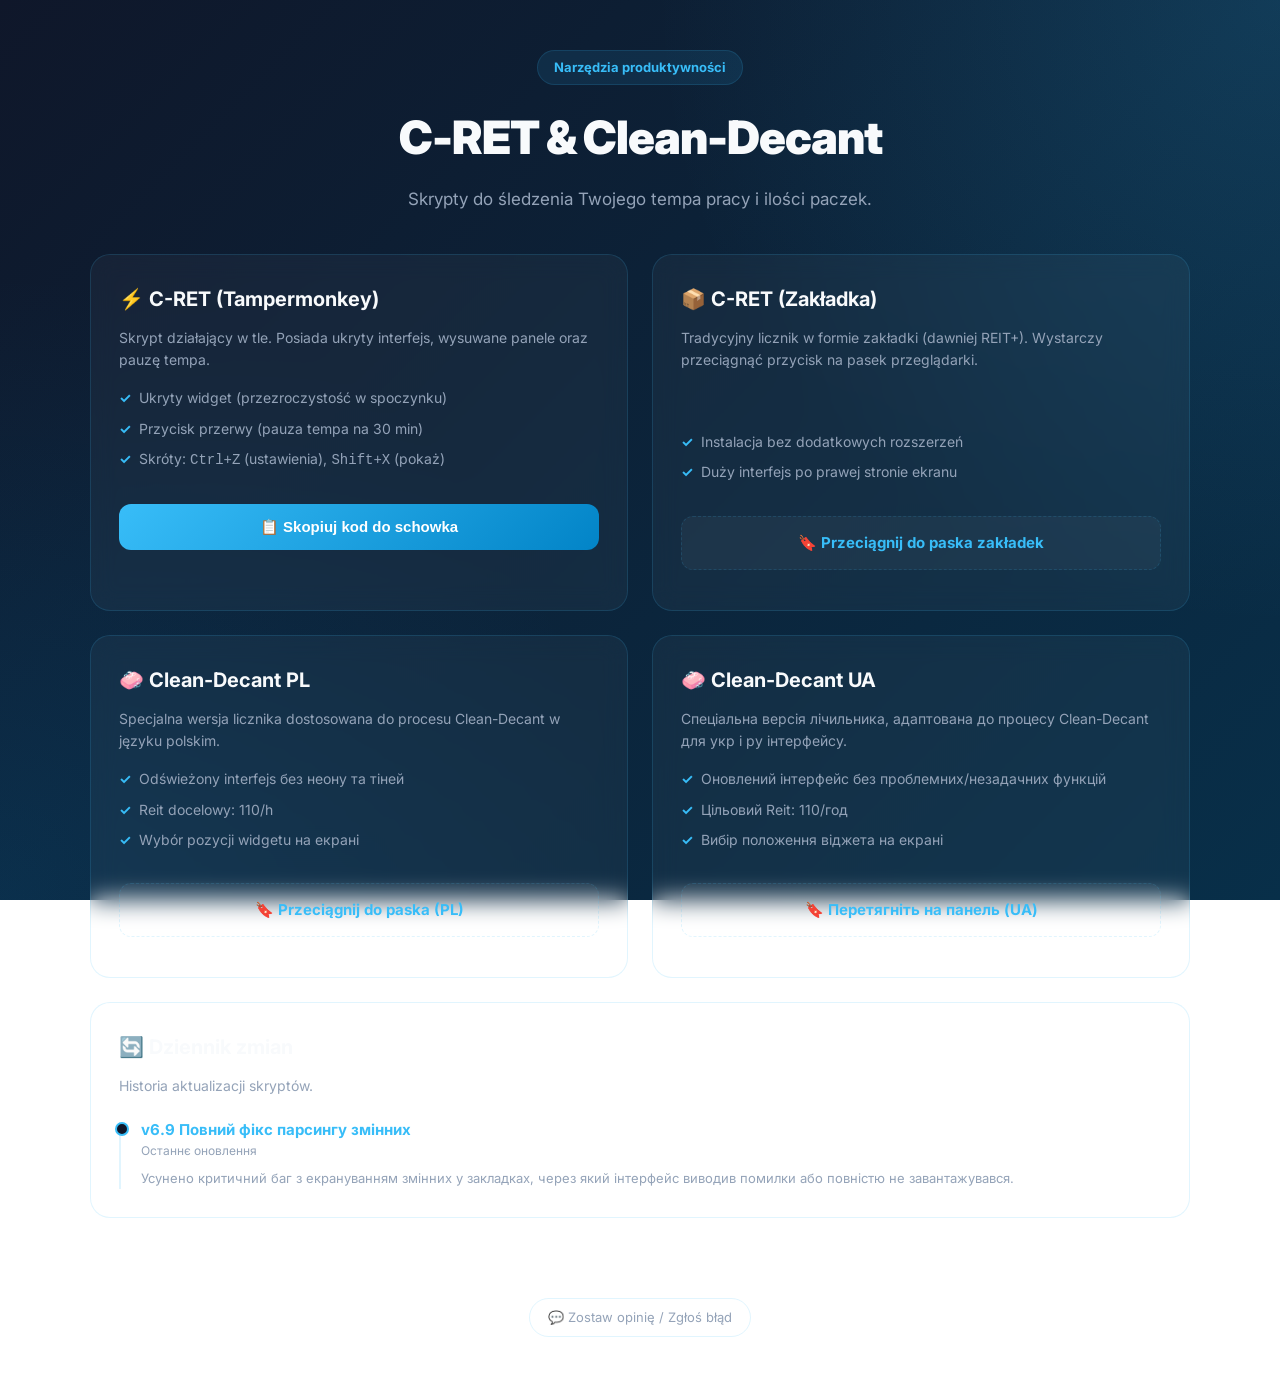
==== commit 2a9f8bfa: "Update index.html" ====
--- a/index.html
+++ b/index.html
@@ -144,10 +144,10 @@
         <p style="margin-bottom: 24px;">Historia aktualizacji skryptów.</p>
         <div class="changelog-wrapper">
           <div class="changelog-item">
-            <div class="changelog-version">v6.8 Фікс крашу Clean-Decant</div>
+            <div class="changelog-version">v6.9 Повний фікс парсингу змінних</div>
             <div class="changelog-date">Останнє оновлення</div>
             <div class="changelog-notes">
-              Видалено залишкові змінні "Problem" з коду сканування Clean-Decant, через які скрипт аварійно зупинявся під час запуску.
+              Усунено критичний баг з екрануванням змінних у закладках, через який інтерфейс виводив помилки або повністю не завантажувався.
             </div>
           </div>
         </div>
@@ -164,11 +164,11 @@
 
   <script type="text/plain" id="cret-code-block">
 (() => {
-  if (window.scanCounterV28) return;
-  window.scanCounterV28 = true;
+  if (window.scanCounterV29) return;
+  window.scanCounterV29 = true;
   document.querySelectorAll('[data-reit-counter]').forEach((el) => el.remove());
 
-  const saveKey = 'scanCounterV28State';
+  const saveKey = 'scanCounterV29State';
   const technoFont = 'Consolas,"Lucida Console","Courier New",monospace';
   const dayHours = ['7:30', '8:30', '9:30', '10:30', '11:30', '12:30', '13:30', '14:30', '15:30', '16:30', '17:00'];
   const nightHours = ['19:30', '20:30', '21:30', '22:30', '23:30', '00:30', '1:30', '2:30', '3:30', '4:30', '5:00'];
@@ -273,38 +273,43 @@
     <div style="background:#ffffff; border:1px solid rgba(0,0,0,0.06); border-radius:10px; padding:12px; margin-bottom:10px; width:100%; box-sizing:border-box;">
       <div style="display:grid; grid-template-columns:105px 1fr; gap:8px; align-items:center; font-size:11px; font-weight:700; color:#475569; text-transform:uppercase; width:100%; box-sizing:border-box;">
         <label>Pozycja mini</label>
-        <select id="pos" style="width:100%; height:28px; border:1px solid #e2e8f0; border-radius:6px; cursor:pointer; background:#fff; font-family:\${technoFont}; font-weight:700; box-sizing:border-box; margin:0;">
-          <option value="bl" \${miniPos === 'bl' ? 'selected' : ''}>Dół - Lewo</option>
-          <option value="br" \${miniPos === 'br' ? 'selected' : ''}>Dół - Prawo</option>
-          <option value="tl" \${miniPos === 'tl' ? 'selected' : ''}>Góra - Lewo</option>
-          <option value="tr" \${miniPos === 'tr' ? 'selected' : ''}>Góra - Prawo</option>
+        <select id="pos" style="width:100%; height:28px; border:1px solid #e2e8f0; border-radius:6px; cursor:pointer; background:#fff; font-family:${technoFont}; font-weight:700; box-sizing:border-box; margin:0;">
+          <option value="bl" ${miniPos === 'bl' ? 'selected' : ''}>Dół - Lewo</option>
+          <option value="br" ${miniPos === 'br' ? 'selected' : ''}>Dół - Prawo</option>
+          <option value="tl" ${miniPos === 'tl' ? 'selected' : ''}>Góra - Lewo</option>
+          <option value="tr" ${miniPos === 'tr' ? 'selected' : ''}>Góra - Prawo</option>
         </select>
         <label>Kolor mini</label>
-        <input type="color" id="c" value="\${manualColor}" style="width:100%; height:28px; border:1px solid #e2e8f0; border-radius:6px; cursor:pointer; background:#fff; padding:0; box-sizing:border-box; margin:0;">
+        <input type="color" id="c" value="${manualColor}" style="width:100%; height:28px; border:1px solid #e2e8f0; border-radius:6px; cursor:pointer; background:#fff; padding:0; box-sizing:border-box; margin:0;">
         <label>Rozmiar mini</label>
-        <input type="range" id="s" min="10" max="45" value="\${miniSize}" style="width:100%; accent-color:#3b82f6; box-sizing:border-box; margin:0;">
-        <label>Widoczність</label>
-        <input type="range" id="o" min="0" max="100" value="\${miniOpacity}" style="width:100%; accent-color:#3b82f6; box-sizing:border-box; margin:0;">
+        <input type="range" id="s" min="10" max="45" value="${miniSize}" style="width:100%; accent-color:#3b82f6; box-sizing:border-box; margin:0;">
+        <label>Widoczność</label>
+        <input type="range" id="o" min="0" max="100" value="${miniOpacity}" style="width:100%; accent-color:#3b82f6; box-sizing:border-box; margin:0;">
         <label>Reit/h cel</label>
-        <input type="text" inputmode="numeric" id="target" value="\${targetPerHour}" style="width:100%; padding:6px 10px; border-radius:6px; border:1px solid #e2e8f0; background:#f8fafc; color:#1e293b; font-family:\${technoFont}; font-weight:900; box-sizing:border-box; outline:none; margin:0;">
+        <input type="text" inputmode="numeric" id="target" value="${targetPerHour}" style="width:100%; padding:6px 10px; border-radius:6px; border:1px solid #e2e8f0; background:#f8fafc; color:#1e293b; font-family:${technoFont}; font-weight:900; box-sizing:border-box; outline:none; margin:0;">
       </div>
     </div>
     <div style="background:#ffffff; border:1px solid rgba(0,0,0,0.06); border-radius:10px; padding:12px; margin-bottom:10px; width:100%; box-sizing:border-box;">
-      <label style="display:flex; justify-content:space-between; align-items:center; margin-bottom:12px; font-size:11px; font-weight:900; text-transform:uppercase; color:#1e293b; cursor:pointer;">Tempo % / h <input id="ratePercent" type="checkbox" style="width:18px; height:18px; accent-color:#3b82f6; margin:0; cursor:pointer;" \${showRatePercent ? 'checked' : ''}></label>
-      <label style="display:flex; justify-content:space-between; align-items:center; margin-bottom:12px; font-size:11px; font-weight:900; text-transform:uppercase; color:#1e293b; cursor:pointer;">Pozostało замість суми <input id="leftMode" type="checkbox" style="width:18px; height:18px; accent-color:#3b82f6; margin:0; cursor:pointer;" \${showLeftInsteadTotal ? 'checked' : ''}></label>
-      <label style="display:flex; justify-content:space-between; align-items:center; font-size:11px; font-weight:900; text-transform:uppercase; color:#1e293b; cursor:pointer;">Auto-kolor tempa <input id="autoColor" type="checkbox" style="width:18px; height:18px; accent-color:#3b82f6; margin:0; cursor:pointer;" \${autoStatusColor ? 'checked' : ''}></label>
+      <label style="display:flex; justify-content:space-between; align-items:center; margin-bottom:12px; font-size:11px; font-weight:900; text-transform:uppercase; color:#1e293b; cursor:pointer;">Tempo % / h <input id="ratePercent" type="checkbox" style="width:18px; height:18px; accent-color:#3b82f6; margin:0; cursor:pointer;" ${showRatePercent ? 'checked' : ''}></label>
+      <label style="display:flex; justify-content:space-between; align-items:center; margin-bottom:12px; font-size:11px; font-weight:900; text-transform:uppercase; color:#1e293b; cursor:pointer;">Pozostało zamiast sumy <input id="leftMode" type="checkbox" style="width:18px; height:18px; accent-color:#3b82f6; margin:0; cursor:pointer;" ${showLeftInsteadTotal ? 'checked' : ''}></label>
+      <label style="display:flex; justify-content:space-between; align-items:center; font-size:11px; font-weight:900; text-transform:uppercase; color:#1e293b; cursor:pointer;">Auto-kolor tempa <input id="autoColor" type="checkbox" style="width:18px; height:18px; accent-color:#3b82f6; margin:0; cursor:pointer;" ${autoStatusColor ? 'checked' : ''}></label>
     </div>
     <div style="background:#ffffff; border:1px solid rgba(0,0,0,0.06); border-radius:10px; padding:12px; margin-bottom:16px; width:100%; box-sizing:border-box;">
       <div style="font-size:10px; font-weight:900; text-transform:uppercase; margin-bottom:8px; color:#64748b;">Podgląd mini widgetu</div>
       <div id="miniPreview" style="font-size:20px; font-weight:900; background:#f8fafc; border:1px solid #e2e8f0; border-radius:8px; padding:10px; text-align:center; color:#1e293b; width:100%; box-sizing:border-box;">0 | 0.00/h</div>
     </div>
-    <button id="resetOff" style="width:100%; padding:10px; border:none; border-radius:8px; background:#facc15; color:#1e293b; font-family:\${technoFont}; font-size:13px; font-weight:900; cursor:pointer; text-transform:uppercase; transition:background 0.2s; margin-bottom:14px; box-sizing:border-box;">Reset Off Task</button>
+    <button id="resetOff" style="width:100%; padding:10px; border:none; border-radius:8px; background:#facc15; color:#1e293b; font-family:${technoFont}; font-size:13px; font-weight:900; cursor:pointer; text-transform:uppercase; transition:background 0.2s; margin-bottom:14px; box-sizing:border-box;">Reset Off Task</button>
   </div>`;
 
   document.body.appendChild(panel);
-  const mainView = panel.querySelector('#mainView'), settingsView = panel.querySelector('#settingsView'), tableBox = panel.querySelector('#hours');
-  const settingsHost = document.createElement('div'); settingsHost.id = 'settingsOnMain'; tableBox.replaceWith(settingsHost);
-  while (settingsView.children.length > 1) settingsHost.appendChild(settingsView.children[1]); settingsView.appendChild(tableBox);
+  const mainView = panel.querySelector('#mainView');
+  const settingsView = panel.querySelector('#settingsView');
+  const tableBox = panel.querySelector('#hours');
+  const settingsHost = document.createElement('div');
+  settingsHost.id = 'settingsOnMain';
+  tableBox.replaceWith(settingsHost);
+  while (settingsView.children.length > 1) settingsHost.appendChild(settingsView.children[1]);
+  settingsView.appendChild(tableBox);
 
   function esc(s) { return s.replace(/[.*+?^${}()|[\]\\]/g, '\\$&'); }
   function cnt(txt, what) { return (txt.match(new RegExp(esc(what), 'gi')) || []).length; }
@@ -352,6 +357,250 @@
       bb.onblur = (e) => { e.target.value = beforeBreak || 0; lastTrigger = 'RĘCZNIE ' + timeNow(); renderHours(true); saveState(true); render(); };
     }
   }
+  function renderHours(force) {
+    const active = document.activeElement;
+    if (!force && active && panel.contains(active) && (active.classList.contains('hc') || active.id === 'beforeBreak')) return;
+    const visibleHours = night ? nightHours : dayHours;
+    const max = Math.max(targetPerHour, beforeBreak, ...visibleHours.map((h) => hourCounts[h] || 0), 1);
+    let rows = visibleHours.map((h) => {
+      const val = hourCounts[h] || 0, bars = Math.min(100, Math.round((val / max) * 100)), good = val >= targetPerHour;
+      return `<div style="display:grid; grid-template-columns:40px 45px 1fr; gap:10px; align-items:center; background:#ffffff; border:1px solid rgba(0,0,0,0.05); border-radius:8px; padding:6px 10px; margin-bottom:6px; border-left:4px solid ${good ? '#22c55e' : '#cbd5e1'}; width:100%; box-sizing:border-box;">
+        <b style="font-size:12px; text-align:left; color:#475569;">${h}</b>
+        <input class="hc" data-h="${h}" type="text" inputmode="numeric" value="${val}" style="width:100%; padding:4px 6px; border:1px solid #e2e8f0; border-radius:4px; background:#f8fafc; color:#1e293b; text-align:center; font-family:${technoFont}; font-weight:900; outline:none; font-size:12px; box-sizing:border-box;">
+        <div style="height:6px; background:#f1f5f9; border-radius:999px; overflow:hidden; width:100%;">
+          <div style="height:100%; width:${bars}%; background:${good ? '#22c55e' : '#3b82f6'}; border-radius:999px; transition:width 0.4s ease;"></div>
+        </div>
+      </div>`;
+    }).join('');
+    const bbBars = Math.min(100, Math.round((beforeBreak / max) * 100));
+    rows += `<div style="display:grid; grid-template-columns:85px 45px 1fr; gap:10px; align-items:center; background:#f8fafc; border:1px solid rgba(0,0,0,0.06); border-radius:8px; padding:6px 10px; margin-top:12px; margin-bottom:6px; border-left:4px solid #94a3b8; width:100%; box-sizing:border-box;">
+      <b style="font-size:11px; text-align:left; color:#475569;">Przed przerwą</b>
+      <input id="beforeBreak" type="text" inputmode="numeric" value="${beforeBreak}" style="width:100%; padding:4px 6px; border:1px solid #e2e8f0; border-radius:4px; background:#ffffff; color:#1e293b; text-align:center; font-family:${technoFont}; font-weight:900; outline:none; font-size:12px; box-sizing:border-box;">
+      <div style="height:6px; background:#e2e8f0; border-radius:999px; overflow:hidden; width:100%;">
+        <div style="height:100%; width:${Math.min(100, Math.round((beforeBreak / max) * 100))}%; background:#94a3b8; border-radius:999px; transition:width 0.4s ease;"></div>
+      </div>
+    </div>`;
+    panel.querySelector('#hours').innerHTML = rows; bindCountInputs();
+  }
+  function render() {
+    recalcTotal(); const now = Date.now();
+    if (now - lastActivityTime > grace) { offRemain -= now - offLastTick; if (offRemain < 0) offRemain = 0; }
+    offLastTick = now;
+    panel.querySelector('#lt').textContent = lastTrigger; panel.querySelector('#off').textContent = fmt(offRemain);
+    panel.querySelector('#pb').textContent = problemTotal; panel.querySelector('#left').textContent = Math.max(0, shiftTarget() - total);
+    applyMini(); renderHours(false); saveState();
+  }
+  function scan() {
+    const txt = document.body.innerText || '', m = cnt(txt, triggerText), p = cnt(seen, triggerText), pm = cnt(txt, problemText), pp = cnt(seen, problemText), nlpm = cnt(txt, nlpText), nlpp = cnt(seen, nlpText);
+    if (nlpm > nlpp) { skipNextPack = true; lastTrigger = 'NLP: POMIŃ NASTĘPNĄ ' + timeNow(); markActivity(); render(); }
+    if (pm > pp) addProblem(pm - pp);
+    else if (m > p) { let diff = m - p; if (skipNextPack) { diff--; skipNextPack = false; lastTrigger = 'POMINIĘTO PO NLP ' + timeNow(); } if (diff > 0) addPacks(diff); }
+    seen = txt;
+  }
+  function toggleUI() { open = !open; panel.style.transform = open ? 'translateX(0)' : 'translateX(370px)'; panel.style.opacity = open ? '1' : '0'; panel.style.pointerEvents = open ? 'auto' : 'none'; }
+  function showSettings(v) { panel.querySelector('#mainView').style.display = v ? 'none' : 'block'; panel.querySelector('#settingsView').style.display = v ? 'block' : 'none'; applyMini(); }
+
+  setInterval(scan, 1000); setInterval(render, 1000); window.addEventListener('beforeunload', () => saveState(true)); box.onclick = toggleUI;
+  document.addEventListener('keydown', (e) => { if (e.shiftKey && e.key.toLowerCase() === 'u') toggleUI(); if (e.altKey && e.key.toLowerCase() === 'p') removePack(); if (e.altKey && e.key.toLowerCase() === 'o') addPacks(1); });
+  panel.querySelector('#settingsBtn').onclick = () => showSettings(true); panel.querySelector('#backBtn').onclick = () => showSettings(false);
+  panel.querySelector('#ratePercent').checked = showRatePercent; panel.querySelector('#leftMode').checked = showLeftInsteadTotal; panel.querySelector('#autoColor').checked = autoStatusColor;
+  panel.querySelector('#pos').onchange = (e) => { miniPos = e.target.value; applyMiniPos(); saveState(true); };
+  panel.querySelector('#ratePercent').onchange = (e) => { showRatePercent = e.target.checked; saveState(true); applyMini(); };
+  panel.querySelector('#leftMode').onchange = (e) => { showLeftInsteadTotal = e.target.checked; saveState(true); applyMini(); };
+  panel.querySelector('#autoColor').onchange = (e) => { autoStatusColor = e.target.checked; saveState(true); applyMini(); };
+  panel.querySelector('#resetOff').onclick = () => { offRemain = 30 * 60 * 1000; lastActivityTime = Date.now(); offLastTick = Date.now(); saveState(true); render(); };
+  panel.querySelector('#c').oninput = (e) => { manualColor = e.target.value; saveState(true); applyMini(); };
+  panel.querySelector('#s').oninput = (e) => { miniSize = parseInt(e.target.value) || 12; box.style.fontSize = miniSize + 'px'; saveState(true); };
+  panel.querySelector('#o').oninput = (e) => { miniOpacity = parseInt(e.target.value) || 0; box.style.opacity = miniOpacity / 100; saveState(true); };
+  panel.querySelector('#target').oninput = (e) => { targetPerHour = parseInt(e.target.value) || 44; saveState(true); render(); };
+  render(); scan(); renderHours(true); applyMini();
+})();
+  </script>
+
+  <script type="text/plain" id="cd-pl-code-block">
+(() => {
+  if (window.scanCounterCDPL_V29) return;
+  window.scanCounterCDPL_V29 = true;
+  document.querySelectorAll('[data-reit-counter]').forEach((el) => el.remove());
+
+  const saveKey = 'scanCounterCDPL_V29State';
+  const technoFont = 'Consolas,"Lucida Console","Courier New",monospace';
+  const dayHours = ['7:30', '8:30', '9:30', '10:30', '11:30', '12:30', '13:30', '14:30', '15:30', '16:30', '17:00'];
+  const nightHours = ['19:30', '20:30', '21:30', '22:30', '23:30', '00:30', '1:30', '2:30', '3:30', '4:30', '5:00'];
+  const currentHour = new Date().getHours();
+  const night = currentHour >= 17 || currentHour < 5;
+  const hours = night ? nightHours : dayHours;
+  const shiftName = night ? 'night' : 'day';
+
+  let total = 0, seen = '', start = Date.now(), lastTrigger = '-';
+  let targetPerHour = 110, beforeBreak = 0, open = true;
+  let triggerText = 'Wprowadź pojemnik', nlpText = 'Zeskanuj nowy NLP';
+  let skipNextPack = false, showLeftInsteadTotal = false, autoStatusColor = false;
+  let manualColor = '#a0a0a0', miniOpacity = 100, miniSize = 18, miniPos = 'bl', hourCounts = {}, lastSave = 0;
+
+  function initCounts() { hours.forEach((h) => { if (hourCounts[h] == null) hourCounts[h] = 0; }); }
+
+  function loadState() {
+    try {
+      const s = JSON.parse(localStorage.getItem(saveKey) || '{}');
+      if (s.shift !== shiftName) { initCounts(); return; }
+      start = Number(s.start) || Date.now();
+      beforeBreak = Math.max(0, parseInt(s.beforeBreak) || 0);
+      targetPerHour = Math.max(1, parseInt(s.targetPerHour) || 110);
+      showLeftInsteadTotal = !!s.showLeftInsteadTotal;
+      autoStatusColor = !!s.autoStatusColor;
+      manualColor = s.manualColor || '#a0a0a0';
+      miniPos = s.miniPos || 'bl';
+      miniOpacity = Math.min(100, Math.max(0, s.miniOpacity !== undefined ? parseInt(s.miniOpacity) : 100));
+      miniSize = Math.min(45, Math.max(10, parseInt(s.miniSize) || 18));
+      hourCounts = {};
+      hours.forEach((h) => { hourCounts[h] = Math.max(0, parseInt(s.hourCounts && s.hourCounts[h]) || 0); });
+      lastTrigger = s.lastTrigger || 'PRZYWRÓCONO';
+    } catch (_) { initCounts(); }
+  }
+
+  function saveState(force) {
+    const now = Date.now();
+    if (!force && now - lastSave < 1500) return;
+    lastSave = now;
+    try { localStorage.setItem(saveKey, JSON.stringify({ shift: shiftName, savedAt: now, start, beforeBreak, targetPerHour, showLeftInsteadTotal, autoStatusColor, manualColor, miniPos, miniOpacity, miniSize, hourCounts, lastTrigger })); } catch (_) {}
+  }
+
+  loadState(); initCounts();
+
+  const box = document.createElement('div');
+  box.setAttribute('data-reit-counter', 'mini');
+  box.style = 'position:fixed;background:transparent;color:' + manualColor + ';padding:4px 8px;font-size:' + miniSize + 'px;font-family:' + technoFont + ';z-index:999999;border-radius:12px;opacity:' + (miniOpacity / 100) + ';cursor:pointer;user-select:none;font-weight:900;letter-spacing:0;';
+  
+  function applyMiniPos() {
+    box.style.top = 'auto'; box.style.bottom = 'auto'; box.style.left = 'auto'; box.style.right = 'auto';
+    if (miniPos === 'bl') { box.style.bottom = '34px'; box.style.left = '300px'; }
+    if (miniPos === 'br') { box.style.bottom = '34px'; box.style.right = '360px'; }
+    if (miniPos === 'tl') { box.style.top = '5px'; box.style.left = '300px'; }
+    if (miniPos === 'tr') { box.style.top = '5px'; box.style.right = '360px'; }
+  }
+  applyMiniPos(); document.body.appendChild(box);
+
+  const panel = document.createElement('div');
+  panel.setAttribute('data-reit-counter', 'panel');
+  panel.style = 'position:fixed;top:58px;bottom:24px;right:20px;background:rgba(248, 250, 252, 0.95);color:#1e293b;padding:16px;border-radius:16px;z-index:999999;font-family:' + technoFont + ';width:350px;overflow-y:auto;overflow-x:hidden;box-sizing:border-box;backdrop-filter:blur(12px);box-shadow:0 10px 30px -5px rgba(0,0,0,0.15), 0 0 0 1px rgba(0,0,0,0.05);scrollbar-width:thin;transform:translateX(0);opacity:1;pointer-events:auto;transition:transform .35s cubic-bezier(0.4, 0, 0.2, 1),opacity .35s ease';
+  
+  panel.innerHTML = `
+  <div id="mainView" style="width:100%; box-sizing:border-box;">
+    <div style="display:flex; justify-content:space-between; align-items:center; margin-bottom:12px; border-bottom:1px solid rgba(0,0,0,0.06); padding-bottom:10px;">
+      <div style="font-size:18px; font-weight:900; color:#0f172a; letter-spacing:0.5px; text-transform:uppercase;">Clean-Decant PL</div>
+      <button id="settingsBtn" title="Ustawienia" style="width:30px; height:30px; border:none; border-radius:8px; background:rgba(0,0,0,0.05); color:#0f172a; font-size:16px; cursor:pointer; transition:background 0.2s;">⚙️</button>
+    </div>
+    <div style="display:grid; grid-template-columns:1fr; gap:8px; margin-bottom:10px; width:100%; box-sizing:border-box;">
+      <div style="background:#ffffff; border:1px solid rgba(0,0,0,0.06); border-radius:10px; padding:10px;">
+        <div style="font-size:10px; color:#64748b; text-transform:uppercase; margin-bottom:4px; font-weight:700;">Trigger</div>
+        <div id="lt" style="font-size:12px; font-weight:700; color:#1e293b; word-break:break-all; line-height:1.2;">-</div>
+      </div>
+    </div>
+    <div style="display:grid; grid-template-columns:1fr; gap:8px; margin-bottom:12px; width:100%; box-sizing:border-box;">
+      <div style="background:linear-gradient(135deg, #3b82f6, #2563eb); color:white; padding:12px 8px; border-radius:10px; text-align:center; text-transform:uppercase;">
+        <div style="font-size:10px; font-weight:900; opacity:0.9; margin-bottom:2px;">Pozostało</div>
+        <div id="left" style="font-size:22px; font-weight:900;">0</div>
+      </div>
+    </div>
+    <div id="hours" style="margin-top:8px; padding-bottom:10px; width:100%; box-sizing:border-box;"></div>
+  </div>
+  <div id="settingsView" style="display:none; width:100%; box-sizing:border-box;">
+    <div style="display:flex; align-items:center; margin-bottom:12px; border-bottom:1px solid rgba(0,0,0,0.06); padding-bottom:10px;">
+      <button id="backBtn" title="Powrót" style="width:30px; height:30px; border:none; border-radius:8px; background:rgba(0,0,0,0.05); color:#0f172a; font-size:18px; cursor:pointer; margin-right:10px; display:flex; align-items:center; justify-content:center;">‹</button>
+      <div style="font-size:16px; font-weight:900; color:#0f172a; text-transform:uppercase; letter-spacing:0.5px;">Ustawienia</div>
+    </div>
+    <div style="background:#ffffff; border:1px solid rgba(0,0,0,0.06); border-radius:10px; padding:12px; margin-bottom:10px; width:100%; box-sizing:border-box;">
+      <div style="display:grid; grid-template-columns:105px 1fr; gap:8px; align-items:center; font-size:11px; font-weight:700; color:#475569; text-transform:uppercase; width:100%; box-sizing:border-box;">
+        <label>Pozycja mini</label>
+        <select id="pos" style="width:100%; height:28px; border:1px solid #e2e8f0; border-radius:6px; cursor:pointer; background:#fff; font-family:${technoFont}; font-weight:700; box-sizing:border-box; margin:0;">
+          <option value="bl" ${miniPos === 'bl' ? 'selected' : ''}>Dół - Lewo</option>
+          <option value="br" ${miniPos === 'br' ? 'selected' : ''}>Dół - Prawo</option>
+          <option value="tl" ${miniPos === 'tl' ? 'selected' : ''}>Góra - Lewo</option>
+          <option value="tr" ${miniPos === 'tr' ? 'selected' : ''}>Góra - Prawo</option>
+        </select>
+        <label>Kolor mini</label>
+        <input type="color" id="c" value="${manualColor}" style="width:100%; height:28px; border:1px solid #e2e8f0; border-radius:6px; cursor:pointer; background:#fff; padding:0; box-sizing:border-box; margin:0;">
+        <label>Rozmiar mini</label>
+        <input type="range" id="s" min="10" max="45" value="${miniSize}" style="width:100%; accent-color:#3b82f6; box-sizing:border-box; margin:0;">
+        <label>Widoczність</label>
+        <input type="range" id="o" min="0" max="100" value="${miniOpacity}" style="width:100%; accent-color:#3b82f6; box-sizing:border-box; margin:0;">
+        <label>Reit/h cel</label>
+        <input type="text" inputmode="numeric" id="target" value="${targetPerHour}" style="width:100%; padding:6px 10px; border-radius:6px; border:1px solid #e2e8f0; background:#f8fafc; color:#1e293b; font-family:${technoFont}; font-weight:900; box-sizing:border-box; outline:none; margin:0;">
+      </div>
+    </div>
+    <div style="background:#ffffff; border:1px solid rgba(0,0,0,0.06); border-radius:10px; padding:12px; margin-bottom:10px; width:100%; box-sizing:border-box;">
+      <label style="display:flex; justify-content:space-between; align-items:center; margin-bottom:12px; font-size:11px; font-weight:900; text-transform:uppercase; color:#1e293b; cursor:pointer;">Tempo % / h <input id="ratePercent" type="checkbox" style="width:18px; height:18px; accent-color:#3b82f6; margin:0; cursor:pointer;" ${showRatePercent ? 'checked' : ''}></label>
+      <label style="display:flex; justify-content:space-between; align-items:center; margin-bottom:12px; font-size:11px; font-weight:900; text-transform:uppercase; color:#1e293b; cursor:pointer;">Pozostało замість суми <input id="leftMode" type="checkbox" style="width:18px; height:18px; accent-color:#3b82f6; margin:0; cursor:pointer;" ${showLeftInsteadTotal ? 'checked' : ''}></label>
+      <label style="display:flex; justify-content:space-between; align-items:center; font-size:11px; font-weight:900; text-transform:uppercase; color:#1e293b; cursor:pointer;">Auto-kolor tempa <input id="autoColor" type="checkbox" style="width:18px; height:18px; accent-color:#3b82f6; margin:0; cursor:pointer;" ${autoStatusColor ? 'checked' : ''}></label>
+    </div>
+    <div style="background:#ffffff; border:1px solid rgba(0,0,0,0.06); border-radius:10px; padding:12px; margin-bottom:16px; width:100%; box-sizing:border-box;">
+      <div style="font-size:10px; font-weight:900; text-transform:uppercase; margin-bottom:8px; color:#64748b;">Podgląd mini widgetu</div>
+      <div id="miniPreview" style="font-size:20px; font-weight:900; background:#f8fafc; border:1px solid #e2e8f0; border-radius:8px; padding:10px; text-align:center; color:#1e293b; width:100%; box-sizing:border-box;">0 | 0.00/h</div>
+    </div>
+  </div>`;
+  
+  document.body.appendChild(panel);
+  const mainView = panel.querySelector('#mainView'), settingsView = panel.querySelector('#settingsView'), tableBox = panel.querySelector('#hours');
+  const settingsHost = document.createElement('div'); settingsHost.id = 'settingsOnMain'; tableBox.replaceWith(settingsHost);
+  while (settingsView.children.length > 1) settingsHost.appendChild(settingsView.children[1]); settingsView.appendChild(tableBox);
+  
+  function esc(s) { return s.replace(/[.*+?^${}()|[\]\\]/g, '\\$&'); }
+  function cnt(txt, what) { return (txt.match(new RegExp(esc(what), 'gi')) || []).length; }
+  function timeNow() { return new Date().toLocaleTimeString('en-GB', { hour: '2-digit', minute: '2-digit', second: '2-digit' }); }
+  function minOf(h) { const a = h.split(':'); return +a[0] * 60 + +a[1]; }
+  
+  function getSlot() {
+    const d = new Date(); let mins = d.getHours() * 60 + d.getMinutes(); let slots = hours.map(minOf);
+    if (night && mins < 360) mins += 1440;
+    if (night) slots = slots.map((x) => x < 360 ? x + 1440 : x);
+    for (let i = 0; i < slots.length; i++) { if (mins <= slots[i]) return hours[i]; }
+    return hours[hours.length - 1];
+  }
+  
+  function hourlyTotal() { return hours.reduce((s, h) => s + (parseInt(hourCounts[h]) || 0), 0); }
+  function recalcTotal() { total = hourlyTotal() + (parseInt(beforeBreak) || 0); }
+  function currentRate() { const h = (Date.now() - start) / 3600000; return h > 0 ? hourlyTotal() / h : 0; }
+  function shiftTarget() { return targetPerHour * 10; }
+  
+  function miniColor(rate) {
+    if (!autoStatusColor) return manualColor;
+    const pct = targetPerHour > 0 ? rate / targetPerHour : 0;
+    return pct >= 1 ? '#16a34a' : pct >= 0.85 ? '#d97706' : '#dc2626';
+  }
+  
+  function miniText() {
+    const rate = currentRate(), left = Math.max(0, shiftTarget() - total);
+    return (showLeftInsteadTotal ? String(left) : String(total)) + ' | ' + rate.toFixed(2) + '/h';
+  }
+  
+  function applyMini() {
+    const rate = currentRate(); box.innerHTML = miniText(); box.style.color = miniColor(rate);
+    const p = panel.querySelector('#miniPreview'); if (p) { p.textContent = miniText(); p.style.color = miniColor(rate); }
+  }
+  
+  function addPacks(n) {
+    n = parseInt(n) || 0; if (n <= 0) return;
+    hourCounts[getSlot()] += n; recalcTotal(); lastTrigger = 'RĘCZNIE +' + n + ' ' + timeNow(); saveState(true); render();
+  }
+  
+  function removePack() {
+    const slot = getSlot();
+    if (hourlyTotal() > 0) { hourCounts[slot] = Math.max(0, hourCounts[slot] - 1); recalcTotal(); lastTrigger = 'RĘCZNIE -1 ' + timeNow(); saveState(true); render(); }
+  }
+
+  function bindCountInputs() {
+    panel.querySelectorAll('.hc').forEach((inp) => {
+      inp.oninput = (e) => { hourCounts[e.target.getAttribute('data-h')] = Math.max(0, parseInt(e.target.value) || 0); recalcTotal(); applyMini(); panel.querySelector('#left').textContent = Math.max(0, shiftTarget() - total); saveState(); };
+      inp.onblur = (e) => { e.target.value = hourCounts[e.target.getAttribute('data-h')] || 0; lastTrigger = 'RĘCZNIE ' + timeNow(); renderHours(true); saveState(true); render(); };
+    });
+    const bb = panel.querySelector('#beforeBreak');
+    if (bb) {
+      bb.oninput = (e) => { beforeBreak = Math.max(0, parseInt(e.target.value) || 0); recalcTotal(); applyMini(); panel.querySelector('#left').textContent = Math.max(0, shiftTarget() - total); saveState(); };
+      bb.onblur = (e) => { e.target.value = beforeBreak || 0; lastTrigger = 'RĘCZNIE ' + timeNow(); renderHours(true); saveState(true); render(); };
+    }
+  }
+
   function renderHours(force) {
     const active = document.activeElement;
     if (!force && active && panel.contains(active) && (active.classList.contains('hc') || active.id === 'beforeBreak')) return;
@@ -377,250 +626,6 @@
     </div>\`;
     panel.querySelector('#hours').innerHTML = rows; bindCountInputs();
   }
-  function render() {
-    recalcTotal(); const now = Date.now();
-    if (now - lastActivityTime > grace) { offRemain -= now - offLastTick; if (offRemain < 0) offRemain = 0; }
-    offLastTick = now;
-    panel.querySelector('#lt').textContent = lastTrigger; panel.querySelector('#off').textContent = fmt(offRemain);
-    panel.querySelector('#pb').textContent = problemTotal; panel.querySelector('#left').textContent = Math.max(0, shiftTarget() - total);
-    applyMini(); renderHours(false); saveState();
-  }
-  function scan() {
-    const txt = document.body.innerText || '', m = cnt(txt, triggerText), p = cnt(seen, triggerText), pm = cnt(txt, problemText), pp = cnt(seen, problemText), nlpm = cnt(txt, nlpText), nlpp = cnt(seen, nlpText);
-    if (nlpm > nlpp) { skipNextPack = true; lastTrigger = 'NLP: POMIŃ NASTĘPNĄ ' + timeNow(); markActivity(); render(); }
-    if (pm > pp) addProblem(pm - pp);
-    else if (m > p) { let diff = m - p; if (skipNextPack) { diff--; skipNextPack = false; lastTrigger = 'POMINIĘTO PO NLP ' + timeNow(); } if (diff > 0) addPacks(diff); }
-    seen = txt;
-  }
-  function toggleUI() { open = !open; panel.style.transform = open ? 'translateX(0)' : 'translateX(370px)'; panel.style.opacity = open ? '1' : '0'; panel.style.pointerEvents = open ? 'auto' : 'none'; }
-  function showSettings(v) { panel.querySelector('#mainView').style.display = v ? 'none' : 'block'; panel.querySelector('#settingsView').style.display = v ? 'block' : 'none'; applyMini(); }
-
-  setInterval(scan, 1000); setInterval(render, 1000); window.addEventListener('beforeunload', () => saveState(true)); box.onclick = toggleUI;
-  document.addEventListener('keydown', (e) => { if (e.shiftKey && e.key.toLowerCase() === 'u') toggleUI(); if (e.altKey && e.key.toLowerCase() === 'p') removePack(); if (e.altKey && e.key.toLowerCase() === 'o') addPacks(1); });
-  panel.querySelector('#settingsBtn').onclick = () => showSettings(true); panel.querySelector('#backBtn').onclick = () => showSettings(false);
-  panel.querySelector('#ratePercent').checked = showRatePercent; panel.querySelector('#leftMode').checked = showLeftInsteadTotal; panel.querySelector('#autoColor').checked = autoStatusColor;
-  panel.querySelector('#pos').onchange = (e) => { miniPos = e.target.value; applyMiniPos(); saveState(true); };
-  panel.querySelector('#ratePercent').onchange = (e) => { showRatePercent = e.target.checked; saveState(true); applyMini(); };
-  panel.querySelector('#leftMode').onchange = (e) => { showLeftInsteadTotal = e.target.checked; saveState(true); applyMini(); };
-  panel.querySelector('#autoColor').onchange = (e) => { autoStatusColor = e.target.checked; saveState(true); applyMini(); };
-  panel.querySelector('#resetOff').onclick = () => { offRemain = 30 * 60 * 1000; lastActivityTime = Date.now(); offLastTick = Date.now(); saveState(true); render(); };
-  panel.querySelector('#c').oninput = (e) => { manualColor = e.target.value; saveState(true); applyMini(); };
-  panel.querySelector('#s').oninput = (e) => { miniSize = parseInt(e.target.value) || 12; box.style.fontSize = miniSize + 'px'; saveState(true); };
-  panel.querySelector('#o').oninput = (e) => { miniOpacity = parseInt(e.target.value) || 0; box.style.opacity = miniOpacity / 100; saveState(true); };
-  panel.querySelector('#target').oninput = (e) => { targetPerHour = parseInt(e.target.value) || 44; saveState(true); render(); };
-  render(); scan(); renderHours(true); applyMini();
-})();
-  </script>
-
-  <script type="text/plain" id="cd-pl-code-block">
-(() => {
-  if (window.scanCounterCDPL_V28) return;
-  window.scanCounterCDPL_V28 = true;
-  document.querySelectorAll('[data-reit-counter]').forEach((el) => el.remove());
-
-  const saveKey = 'scanCounterCDPL_V28State';
-  const technoFont = 'Consolas,"Lucida Console","Courier New",monospace';
-  const dayHours = ['7:30', '8:30', '9:30', '10:30', '11:30', '12:30', '13:30', '14:30', '15:30', '16:30', '17:00'];
-  const nightHours = ['19:30', '20:30', '21:30', '22:30', '23:30', '00:30', '1:30', '2:30', '3:30', '4:30', '5:00'];
-  const currentHour = new Date().getHours();
-  const night = currentHour >= 17 || currentHour < 5;
-  const hours = night ? nightHours : dayHours;
-  const shiftName = night ? 'night' : 'day';
-
-  let total = 0, seen = '', start = Date.now(), lastTrigger = '-';
-  let targetPerHour = 110, beforeBreak = 0, open = true;
-  let triggerText = 'Wprowadź pojemnik', nlpText = 'Zeskanuj nowy NLP';
-  let skipNextPack = false, showLeftInsteadTotal = false, autoStatusColor = false;
-  let manualColor = '#a0a0a0', miniOpacity = 100, miniSize = 18, miniPos = 'bl', hourCounts = {}, lastSave = 0;
-
-  function initCounts() { hours.forEach((h) => { if (hourCounts[h] == null) hourCounts[h] = 0; }); }
-
-  function loadState() {
-    try {
-      const s = JSON.parse(localStorage.getItem(saveKey) || '{}');
-      if (s.shift !== shiftName) { initCounts(); return; }
-      start = Number(s.start) || Date.now();
-      beforeBreak = Math.max(0, parseInt(s.beforeBreak) || 0);
-      targetPerHour = Math.max(1, parseInt(s.targetPerHour) || 110);
-      showLeftInsteadTotal = !!s.showLeftInsteadTotal;
-      autoStatusColor = !!s.autoStatusColor;
-      manualColor = s.manualColor || '#a0a0a0';
-      miniPos = s.miniPos || 'bl';
-      miniOpacity = Math.min(100, Math.max(0, s.miniOpacity !== undefined ? parseInt(s.miniOpacity) : 100));
-      miniSize = Math.min(45, Math.max(10, parseInt(s.miniSize) || 18));
-      hourCounts = {};
-      hours.forEach((h) => { hourCounts[h] = Math.max(0, parseInt(s.hourCounts && s.hourCounts[h]) || 0); });
-      lastTrigger = s.lastTrigger || 'PRZYWRÓCONO';
-    } catch (_) { initCounts(); }
-  }
-
-  function saveState(force) {
-    const now = Date.now();
-    if (!force && now - lastSave < 1500) return;
-    lastSave = now;
-    try { localStorage.setItem(saveKey, JSON.stringify({ shift: shiftName, savedAt: now, start, beforeBreak, targetPerHour, showLeftInsteadTotal, autoStatusColor, manualColor, miniPos, miniOpacity, miniSize, hourCounts, lastTrigger })); } catch (_) {}
-  }
-
-  loadState(); initCounts();
-
-  const box = document.createElement('div');
-  box.setAttribute('data-reit-counter', 'mini');
-  box.style = 'position:fixed;background:transparent;color:' + manualColor + ';padding:4px 8px;font-size:' + miniSize + 'px;font-family:' + technoFont + ';z-index:999999;border-radius:12px;opacity:' + (miniOpacity / 100) + ';cursor:pointer;user-select:none;font-weight:900;letter-spacing:0;';
-  
-  function applyMiniPos() {
-    box.style.top = 'auto'; box.style.bottom = 'auto'; box.style.left = 'auto'; box.style.right = 'auto';
-    if (miniPos === 'bl') { box.style.bottom = '34px'; box.style.left = '300px'; }
-    if (miniPos === 'br') { box.style.bottom = '34px'; box.style.right = '360px'; }
-    if (miniPos === 'tl') { box.style.top = '5px'; box.style.left = '300px'; }
-    if (miniPos === 'tr') { box.style.top = '5px'; box.style.right = '360px'; }
-  }
-  applyMiniPos(); document.body.appendChild(box);
-
-  const panel = document.createElement('div');
-  panel.setAttribute('data-reit-counter', 'panel');
-  panel.style = 'position:fixed;top:58px;bottom:24px;right:20px;background:rgba(248, 250, 252, 0.95);color:#1e293b;padding:16px;border-radius:16px;z-index:999999;font-family:' + technoFont + ';width:350px;overflow-y:auto;overflow-x:hidden;box-sizing:border-box;backdrop-filter:blur(12px);box-shadow:0 10px 30px -5px rgba(0,0,0,0.15), 0 0 0 1px rgba(0,0,0,0.05);scrollbar-width:thin;transform:translateX(0);opacity:1;pointer-events:auto;transition:transform .35s cubic-bezier(0.4, 0, 0.2, 1),opacity .35s ease';
-  
-  panel.innerHTML = `
-  <div id="mainView" style="width:100%; box-sizing:border-box;">
-    <div style="display:flex; justify-content:space-between; align-items:center; margin-bottom:12px; border-bottom:1px solid rgba(0,0,0,0.06); padding-bottom:10px;">
-      <div style="font-size:18px; font-weight:900; color:#0f172a; letter-spacing:0.5px; text-transform:uppercase;">Clean-Decant PL</div>
-      <button id="settingsBtn" title="Ustawienia" style="width:30px; height:30px; border:none; border-radius:8px; background:rgba(0,0,0,0.05); color:#0f172a; font-size:16px; cursor:pointer; transition:background 0.2s;">⚙️</button>
-    </div>
-    <div style="display:grid; grid-template-columns:1fr; gap:8px; margin-bottom:10px; width:100%; box-sizing:border-box;">
-      <div style="background:#ffffff; border:1px solid rgba(0,0,0,0.06); border-radius:10px; padding:10px;">
-        <div style="font-size:10px; color:#64748b; text-transform:uppercase; margin-bottom:4px; font-weight:700;">Trigger</div>
-        <div id="lt" style="font-size:12px; font-weight:700; color:#1e293b; word-break:break-all; line-height:1.2;">-</div>
-      </div>
-    </div>
-    <div style="display:grid; grid-template-columns:1fr; gap:8px; margin-bottom:12px; width:100%; box-sizing:border-box;">
-      <div style="background:linear-gradient(135deg, #3b82f6, #2563eb); color:white; padding:12px 8px; border-radius:10px; text-align:center; text-transform:uppercase;">
-        <div style="font-size:10px; font-weight:900; opacity:0.9; margin-bottom:2px;">Pozostało</div>
-        <div id="left" style="font-size:22px; font-weight:900;">0</div>
-      </div>
-    </div>
-    <div id="hours" style="margin-top:8px; padding-bottom:10px; width:100%; box-sizing:border-box;"></div>
-  </div>
-  <div id="settingsView" style="display:none; width:100%; box-sizing:border-box;">
-    <div style="display:flex; align-items:center; margin-bottom:12px; border-bottom:1px solid rgba(0,0,0,0.06); padding-bottom:10px;">
-      <button id="backBtn" title="Powrót" style="width:30px; height:30px; border:none; border-radius:8px; background:rgba(0,0,0,0.05); color:#0f172a; font-size:18px; cursor:pointer; margin-right:10px; display:flex; align-items:center; justify-content:center;">‹</button>
-      <div style="font-size:16px; font-weight:900; color:#0f172a; text-transform:uppercase; letter-spacing:0.5px;">Ustawienia</div>
-    </div>
-    <div style="background:#ffffff; border:1px solid rgba(0,0,0,0.06); border-radius:10px; padding:12px; margin-bottom:10px; width:100%; box-sizing:border-box;">
-      <div style="display:grid; grid-template-columns:105px 1fr; gap:8px; align-items:center; font-size:11px; font-weight:700; color:#475569; text-transform:uppercase; width:100%; box-sizing:border-box;">
-        <label>Pozycja mini</label>
-        <select id="pos" style="width:100%; height:28px; border:1px solid #e2e8f0; border-radius:6px; cursor:pointer; background:#fff; font-family:\${technoFont}; font-weight:700; box-sizing:border-box; margin:0;">
-          <option value="bl" \${miniPos === 'bl' ? 'selected' : ''}>Dół - Lewo</option>
-          <option value="br" \${miniPos === 'br' ? 'selected' : ''}>Dół - Prawo</option>
-          <option value="tl" \${miniPos === 'tl' ? 'selected' : ''}>Góra - Lewo</option>
-          <option value="tr" \${miniPos === 'tr' ? 'selected' : ''}>Góra - Prawo</option>
-        </select>
-        <label>Kolor mini</label>
-        <input type="color" id="c" value="\${manualColor}" style="width:100%; height:28px; border:1px solid #e2e8f0; border-radius:6px; cursor:pointer; background:#fff; padding:0; box-sizing:border-box; margin:0;">
-        <label>Rozmiar mini</label>
-        <input type="range" id="s" min="10" max="45" value="\${miniSize}" style="width:100%; accent-color:#3b82f6; box-sizing:border-box; margin:0;">
-        <label>Widoczність</label>
-        <input type="range" id="o" min="0" max="100" value="\${miniOpacity}" style="width:100%; accent-color:#3b82f6; box-sizing:border-box; margin:0;">
-        <label>Reit/h cel</label>
-        <input type="text" inputmode="numeric" id="target" value="\${targetPerHour}" style="width:100%; padding:6px 10px; border-radius:6px; border:1px solid #e2e8f0; background:#f8fafc; color:#1e293b; font-family:\${technoFont}; font-weight:900; box-sizing:border-box; outline:none; margin:0;">
-      </div>
-    </div>
-    <div style="background:#ffffff; border:1px solid rgba(0,0,0,0.06); border-radius:10px; padding:12px; margin-bottom:10px; width:100%; box-sizing:border-box;">
-      <label style="display:flex; justify-content:space-between; align-items:center; margin-bottom:12px; font-size:11px; font-weight:900; text-transform:uppercase; color:#1e293b; cursor:pointer;">Tempo % / h <input id="ratePercent" type="checkbox" style="width:18px; height:18px; accent-color:#3b82f6; margin:0; cursor:pointer;" \${showRatePercent ? 'checked' : ''}></label>
-      <label style="display:flex; justify-content:space-between; align-items:center; margin-bottom:12px; font-size:11px; font-weight:900; text-transform:uppercase; color:#1e293b; cursor:pointer;">Pozostało замість суми <input id="leftMode" type="checkbox" style="width:18px; height:18px; accent-color:#3b82f6; margin:0; cursor:pointer;" \${showLeftInsteadTotal ? 'checked' : ''}></label>
-      <label style="display:flex; justify-content:space-between; align-items:center; font-size:11px; font-weight:900; text-transform:uppercase; color:#1e293b; cursor:pointer;">Auto-kolor tempa <input id="autoColor" type="checkbox" style="width:18px; height:18px; accent-color:#3b82f6; margin:0; cursor:pointer;" \${autoStatusColor ? 'checked' : ''}></label>
-    </div>
-    <div style="background:#ffffff; border:1px solid rgba(0,0,0,0.06); border-radius:10px; padding:12px; margin-bottom:16px; width:100%; box-sizing:border-box;">
-      <div style="font-size:10px; font-weight:900; text-transform:uppercase; margin-bottom:8px; color:#64748b;">Podgląd mini widgetu</div>
-      <div id="miniPreview" style="font-size:20px; font-weight:900; background:#f8fafc; border:1px solid #e2e8f0; border-radius:8px; padding:10px; text-align:center; color:#1e293b; width:100%; box-sizing:border-box;">0 | 0.00/h</div>
-    </div>
-  </div>`;
-  
-  document.body.appendChild(panel);
-  const mainView = panel.querySelector('#mainView'), settingsView = panel.querySelector('#settingsView'), tableBox = panel.querySelector('#hours');
-  const settingsHost = document.createElement('div'); settingsHost.id = 'settingsOnMain'; tableBox.replaceWith(settingsHost);
-  while (settingsView.children.length > 1) settingsHost.appendChild(settingsView.children[1]); settingsView.appendChild(tableBox);
-  
-  function esc(s) { return s.replace(/[.*+?^${}()|[\]\\]/g, '\\$&'); }
-  function cnt(txt, what) { return (txt.match(new RegExp(esc(what), 'gi')) || []).length; }
-  function timeNow() { return new Date().toLocaleTimeString('en-GB', { hour: '2-digit', minute: '2-digit', second: '2-digit' }); }
-  function minOf(h) { const a = h.split(':'); return +a[0] * 60 + +a[1]; }
-  
-  function getSlot() {
-    const d = new Date(); let mins = d.getHours() * 60 + d.getMinutes(); let slots = hours.map(minOf);
-    if (night && mins < 360) mins += 1440;
-    if (night) slots = slots.map((x) => x < 360 ? x + 1440 : x);
-    for (let i = 0; i < slots.length; i++) { if (mins <= slots[i]) return hours[i]; }
-    return hours[hours.length - 1];
-  }
-  
-  function hourlyTotal() { return hours.reduce((s, h) => s + (parseInt(hourCounts[h]) || 0), 0); }
-  function recalcTotal() { total = hourlyTotal() + (parseInt(beforeBreak) || 0); }
-  function currentRate() { const h = (Date.now() - start) / 3600000; return h > 0 ? hourlyTotal() / h : 0; }
-  function shiftTarget() { return targetPerHour * 10; }
-  
-  function miniColor(rate) {
-    if (!autoStatusColor) return manualColor;
-    const pct = targetPerHour > 0 ? rate / targetPerHour : 0;
-    return pct >= 1 ? '#16a34a' : pct >= 0.85 ? '#d97706' : '#dc2626';
-  }
-  
-  function miniText() {
-    const rate = currentRate(), left = Math.max(0, shiftTarget() - total);
-    return (showLeftInsteadTotal ? String(left) : String(total)) + ' | ' + rate.toFixed(2) + '/h';
-  }
-  
-  function applyMini() {
-    const rate = currentRate(); box.innerHTML = miniText(); box.style.color = miniColor(rate);
-    const p = panel.querySelector('#miniPreview'); if (p) { p.textContent = miniText(); p.style.color = miniColor(rate); }
-  }
-  
-  function addPacks(n) {
-    n = parseInt(n) || 0; if (n <= 0) return;
-    hourCounts[getSlot()] += n; recalcTotal(); lastTrigger = 'RĘCZNIE +' + n + ' ' + timeNow(); saveState(true); render();
-  }
-  
-  function removePack() {
-    const slot = getSlot();
-    if (hourlyTotal() > 0) { hourCounts[slot] = Math.max(0, hourCounts[slot] - 1); recalcTotal(); lastTrigger = 'RĘCZNIE -1 ' + timeNow(); saveState(true); render(); }
-  }
-
-  function bindCountInputs() {
-    panel.querySelectorAll('.hc').forEach((inp) => {
-      inp.oninput = (e) => { hourCounts[e.target.getAttribute('data-h')] = Math.max(0, parseInt(e.target.value) || 0); recalcTotal(); applyMini(); panel.querySelector('#left').textContent = Math.max(0, shiftTarget() - total); saveState(); };
-      inp.onblur = (e) => { e.target.value = hourCounts[e.target.getAttribute('data-h')] || 0; lastTrigger = 'RĘCZNIE ' + timeNow(); renderHours(true); saveState(true); render(); };
-    });
-    const bb = panel.querySelector('#beforeBreak');
-    if (bb) {
-      bb.oninput = (e) => { beforeBreak = Math.max(0, parseInt(e.target.value) || 0); recalcTotal(); applyMini(); panel.querySelector('#left').textContent = Math.max(0, shiftTarget() - total); saveState(); };
-      bb.onblur = (e) => { e.target.value = beforeBreak || 0; lastTrigger = 'RĘCZNIE ' + timeNow(); renderHours(true); saveState(true); render(); };
-    }
-  }
-
-  function renderHours(force) {
-    const active = document.activeElement;
-    if (!force && active && panel.contains(active) && (active.classList.contains('hc') || active.id === 'beforeBreak')) return;
-    const visibleHours = night ? nightHours : dayHours;
-    const max = Math.max(targetPerHour, beforeBreak, ...visibleHours.map((h) => hourCounts[h] || 0), 1);
-    let rows = visibleHours.map((h) => {
-      const val = hourCounts[h] || 0, bars = Math.min(100, Math.round((val / max) * 100)), good = val >= targetPerHour;
-      return \`<div style="display:grid; grid-template-columns:40px 45px 1fr; gap:10px; align-items:center; background:#ffffff; border:1px solid rgba(0,0,0,0.05); border-radius:8px; padding:6px 10px; margin-bottom:6px; border-left:4px solid \${good ? '#22c55e' : '#cbd5e1'}; width:100%; box-sizing:border-box;">
-        <b style="font-size:12px; text-align:left; color:#475569;">\${h}</b>
-        <input class="hc" data-h="\${h}" type="text" inputmode="numeric" value="\${val}" style="width:100%; padding:4px 6px; border:1px solid #e2e8f0; border-radius:4px; background:#f8fafc; color:#1e293b; text-align:center; font-family:\${technoFont}; font-weight:900; outline:none; font-size:12px; box-sizing:border-box;">
-        <div style="height:6px; background:#f1f5f9; border-radius:999px; overflow:hidden; width:100%;">
-          <div style="height:100%; width:\${bars}%; background:\${good ? '#22c55e' : '#3b82f6'}; border-radius:999px; transition:width 0.4s ease;"></div>
-        </div>
-      </div>\`;
-    }).join('');
-    const bbBars = Math.min(100, Math.round((beforeBreak / max) * 100));
-    rows += \`<div style="display:grid; grid-template-columns:85px 45px 1fr; gap:10px; align-items:center; background:#f8fafc; border:1px solid rgba(0,0,0,0.06); border-radius:8px; padding:6px 10px; margin-top:12px; margin-bottom:6px; border-left:4px solid #94a3b8; width:100%; box-sizing:border-box;">
-      <b style="font-size:11px; text-align:left; color:#475569;">Przed przerwą</b>
-      <input id="beforeBreak" type="text" inputmode="numeric" value="\${beforeBreak}" style="width:100%; padding:4px 6px; border:1px solid #e2e8f0; border-radius:4px; background:#ffffff; color:#1e293b; text-align:center; font-family:\${technoFont}; font-weight:900; outline:none; font-size:12px; box-sizing:border-box;">
-      <div style="height:6px; background:#e2e8f0; border-radius:999px; overflow:hidden; width:100%;">
-        <div style="height:100%; width:\${Math.min(100, Math.round((beforeBreak / max) * 100))}%; background:#94a3b8; border-radius:999px; transition:width 0.4s ease;"></div>
-      </div>
-    </div>\`;
-    panel.querySelector('#hours').innerHTML = rows; bindCountInputs();
-  }
 
   function render() {
     recalcTotal();
@@ -631,10 +636,7 @@
 
   function scan() {
     const txt = document.body.innerText || '';
-    const m = cnt(txt, triggerText);
-    const p = cnt(seen, triggerText);
-    const nlpm = cnt(txt, nlpText);
-    const nlpp = cnt(seen, nlpText);
+    const m = cnt(txt, triggerText), p = cnt(seen, triggerText), nlpm = cnt(txt, nlpText), nlpp = cnt(seen, nlpText);
     
     if (nlpm > nlpp) { 
       skipNextPack = true; 
@@ -678,11 +680,11 @@
 
   <script type="text/plain" id="cd-ua-code-block">
 (() => {
-  if (window.scanCounterCDUA_V28) return;
-  window.scanCounterCDUA_V28 = true;
+  if (window.scanCounterCDUA_V29) return;
+  window.scanCounterCDUA_V29 = true;
   document.querySelectorAll('[data-reit-counter]').forEach((el) => el.remove());
 
-  const saveKey = 'scanCounterCDUA_V28State';
+  const saveKey = 'scanCounterCDUA_V29State';
   const technoFont = 'Consolas,"Lucida Console","Courier New",monospace';
   const dayHours = ['7:30', '8:30', '9:30', '10:30', '11:30', '12:30', '13:30', '14:30', '15:30', '16:30', '17:00'];
   const nightHours = ['19:30', '20:30', '21:30', '22:30', '23:30', '00:30', '1:30', '2:30', '3:30', '4:30', '5:00'];
@@ -894,10 +896,7 @@
 
   function scan() {
     const txt = document.body.innerText || '';
-    const m = cnt(txt, triggerText);
-    const p = cnt(seen, triggerText);
-    const nlpm = cnt(txt, nlpText);
-    const nlpp = cnt(seen, nlpText);
+    const m = cnt(txt, triggerText), p = cnt(seen, triggerText), nlpm = cnt(txt, nlpText), nlpp = cnt(seen, nlpText);
     
     if (nlpm > nlpp) { 
       skipNextPack = true; 
@@ -922,7 +921,6 @@
   
   panel.querySelector('#settingsBtn').onclick = () => showSettings(true); 
   panel.querySelector('#backBtn').onclick = () => showSettings(false);
-  panel.querySelector('#ratePercent').checked = showRatePercent; 
   panel.querySelector('#leftMode').checked = showLeftInsteadTotal; 
   panel.querySelector('#autoColor').checked = autoStatusColor;
   
@@ -1541,26 +1539,25 @@
   <script>
     document.addEventListener("DOMContentLoaded", () => {
       
+      // Створює закладку, стискаючи код та кодуючи %, #, & та +
       function makeBookmarklet(rawCode) {
         let cleanCode = rawCode.replace(/\s+/g, ' ').trim();
-        cleanCode = cleanCode.replace(/%/g, '%25').replace(/#/g, '%23');
+        // Надійне кодування символів для закладок (щоб не обрізався # або не псувався %)
+        cleanCode = cleanCode.replace(/%/g, '%25').replace(/#/g, '%23').replace(/&/g, '%26').replace(/\+/g, '%2B');
         return "javascript:" + cleanCode;
       }
 
       const cretRaw = document.getElementById('cret-code-block').textContent;
-      document.getElementById('cret-bookmark-btn').href = makeBookmarklet(cretRaw);
+      const btnCret = document.getElementById('cret-bookmark-btn');
+      if(btnCret) { btnCret.href = makeBookmarklet(cretRaw); btnCret.textContent = "🔖 Przeciągnij do paska zakładek"; }
 
       const cdPlRaw = document.getElementById('cd-pl-code-block').textContent;
-      document.getElementById('cd-pl-bookmark-btn').href = makeBookmarklet(cdPlRaw);
+      const btnCdPl = document.getElementById('cd-pl-bookmark-btn');
+      if(btnCdPl) { btnCdPl.href = makeBookmarklet(cdPlRaw); btnCdPl.textContent = "🔖 Przeciągnij do paska (PL)"; }
 
       const cdUaRaw = document.getElementById('cd-ua-code-block').textContent;
-      const cdUaBtn = document.getElementById('cd-ua-bookmark-btn');
-      if (cdUaBtn && cdUaRaw.trim() !== '') {
-        cdUaBtn.href = makeBookmarklet(cdUaRaw);
-        cdUaBtn.textContent = '🔖 Перетягніть на панель (UA)';
-        cdUaBtn.className = 'btn btn-secondary';
-        cdUaBtn.style = ''; 
-      }
+      const btnCdUa = document.getElementById('cd-ua-bookmark-btn');
+      if(btnCdUa) { btnCdUa.href = makeBookmarklet(cdUaRaw); btnCdUa.textContent = "🔖 Перетягніть на панель (UA)"; btnCdUa.className = "btn btn-secondary"; btnCdUa.style = ""; }
     });
 
     window.copyTampermonkeyCode = function() {
